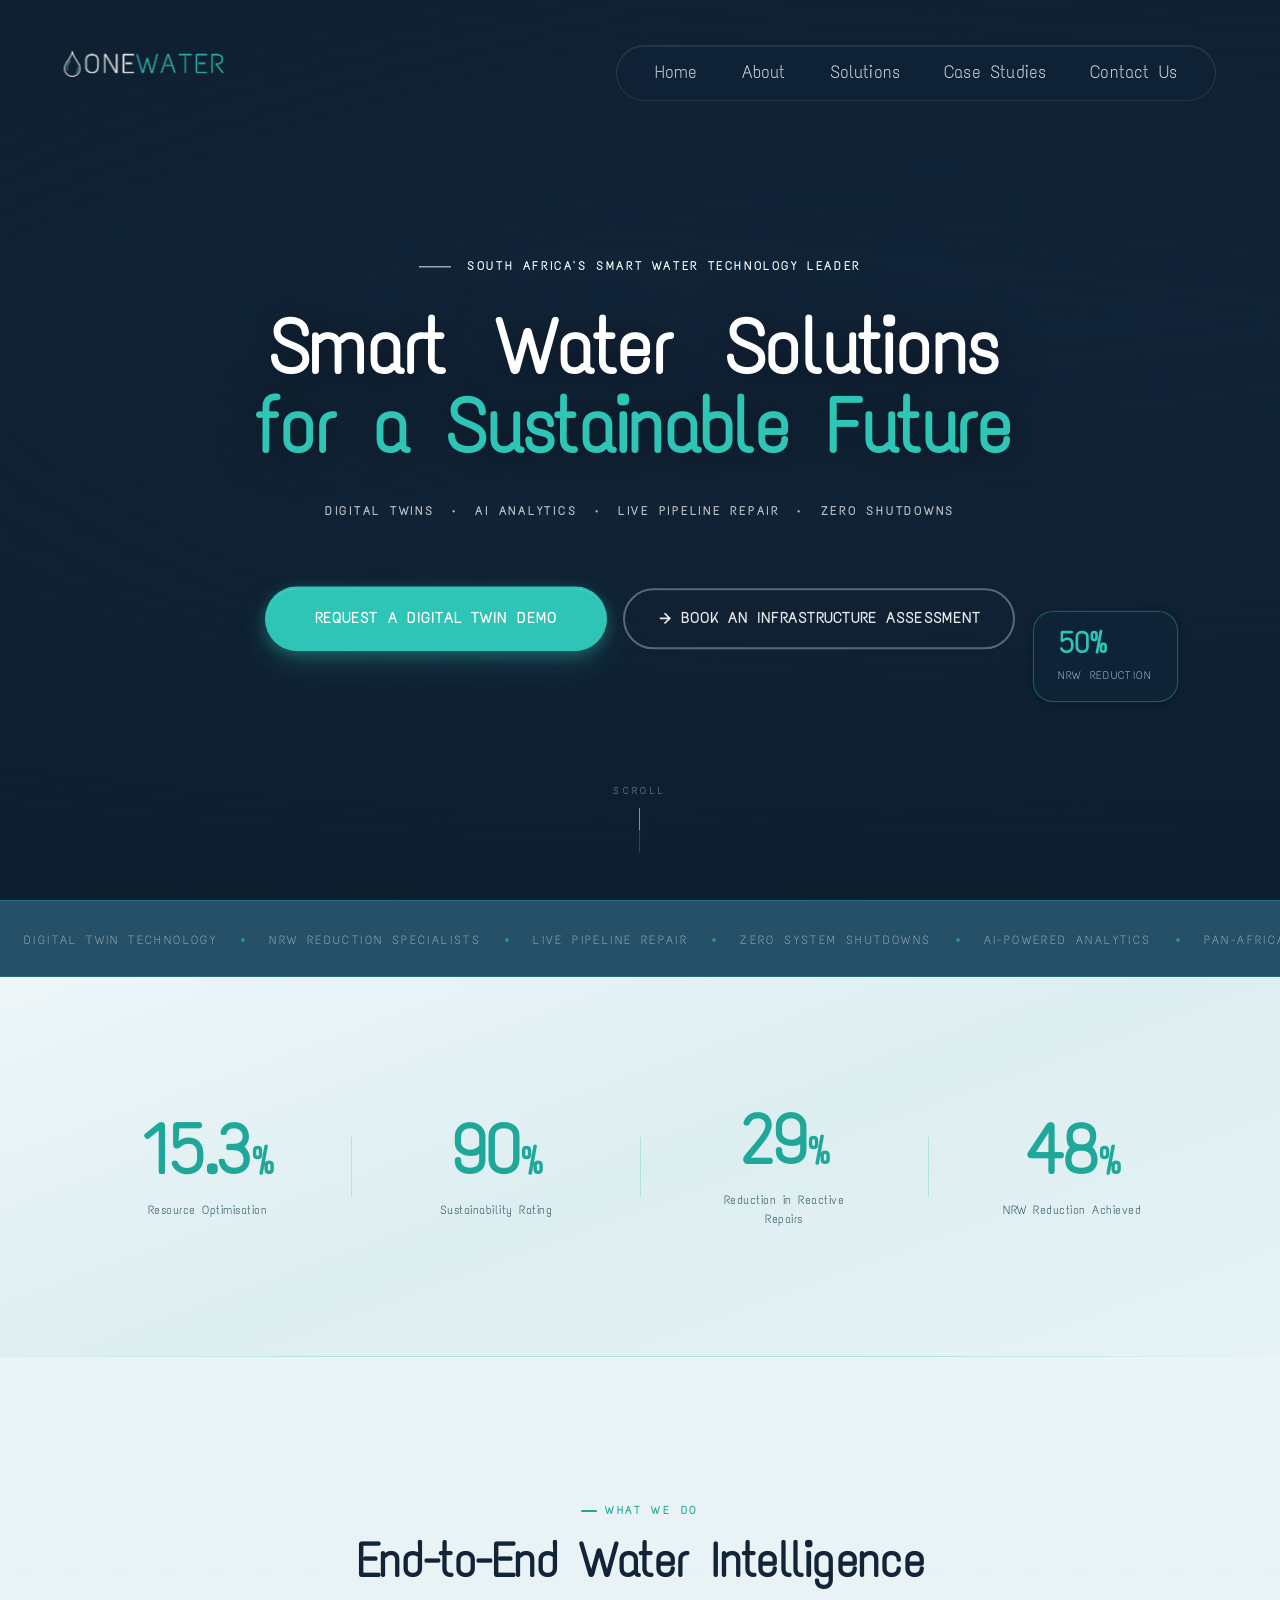
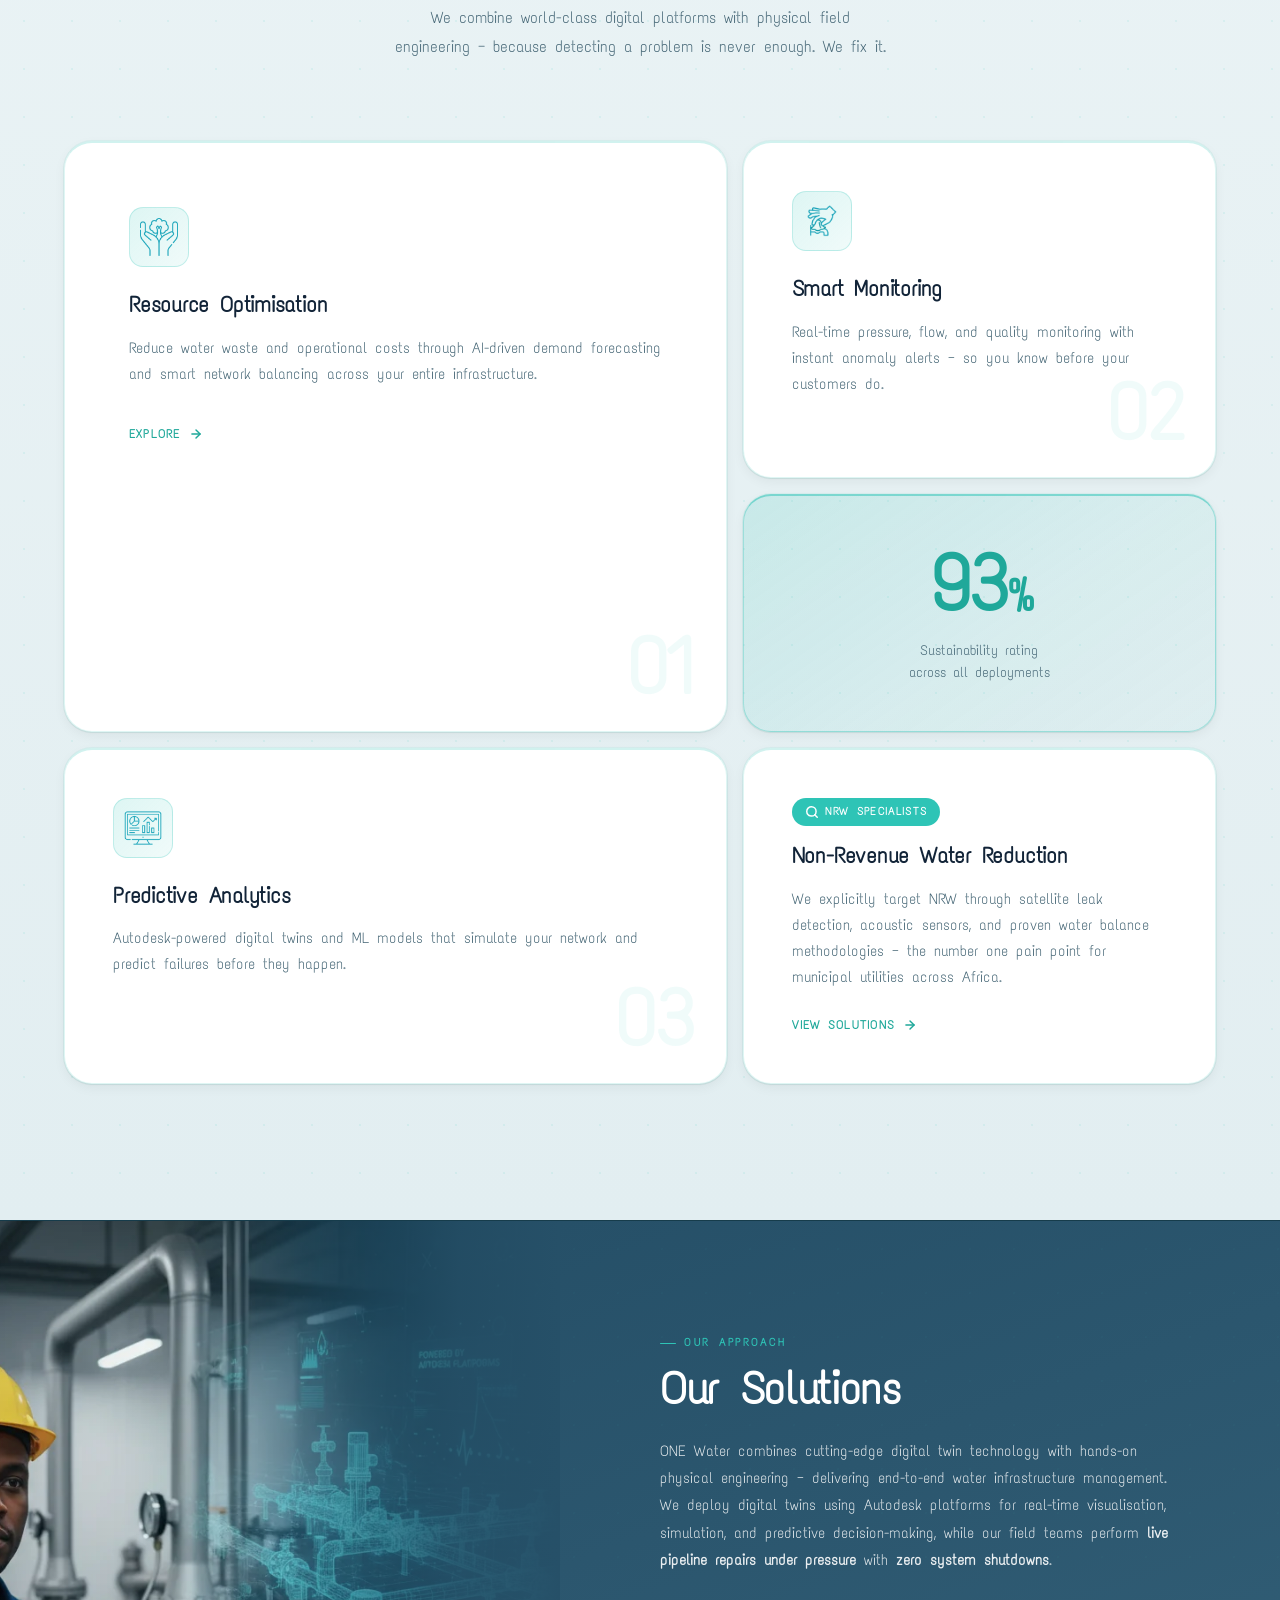
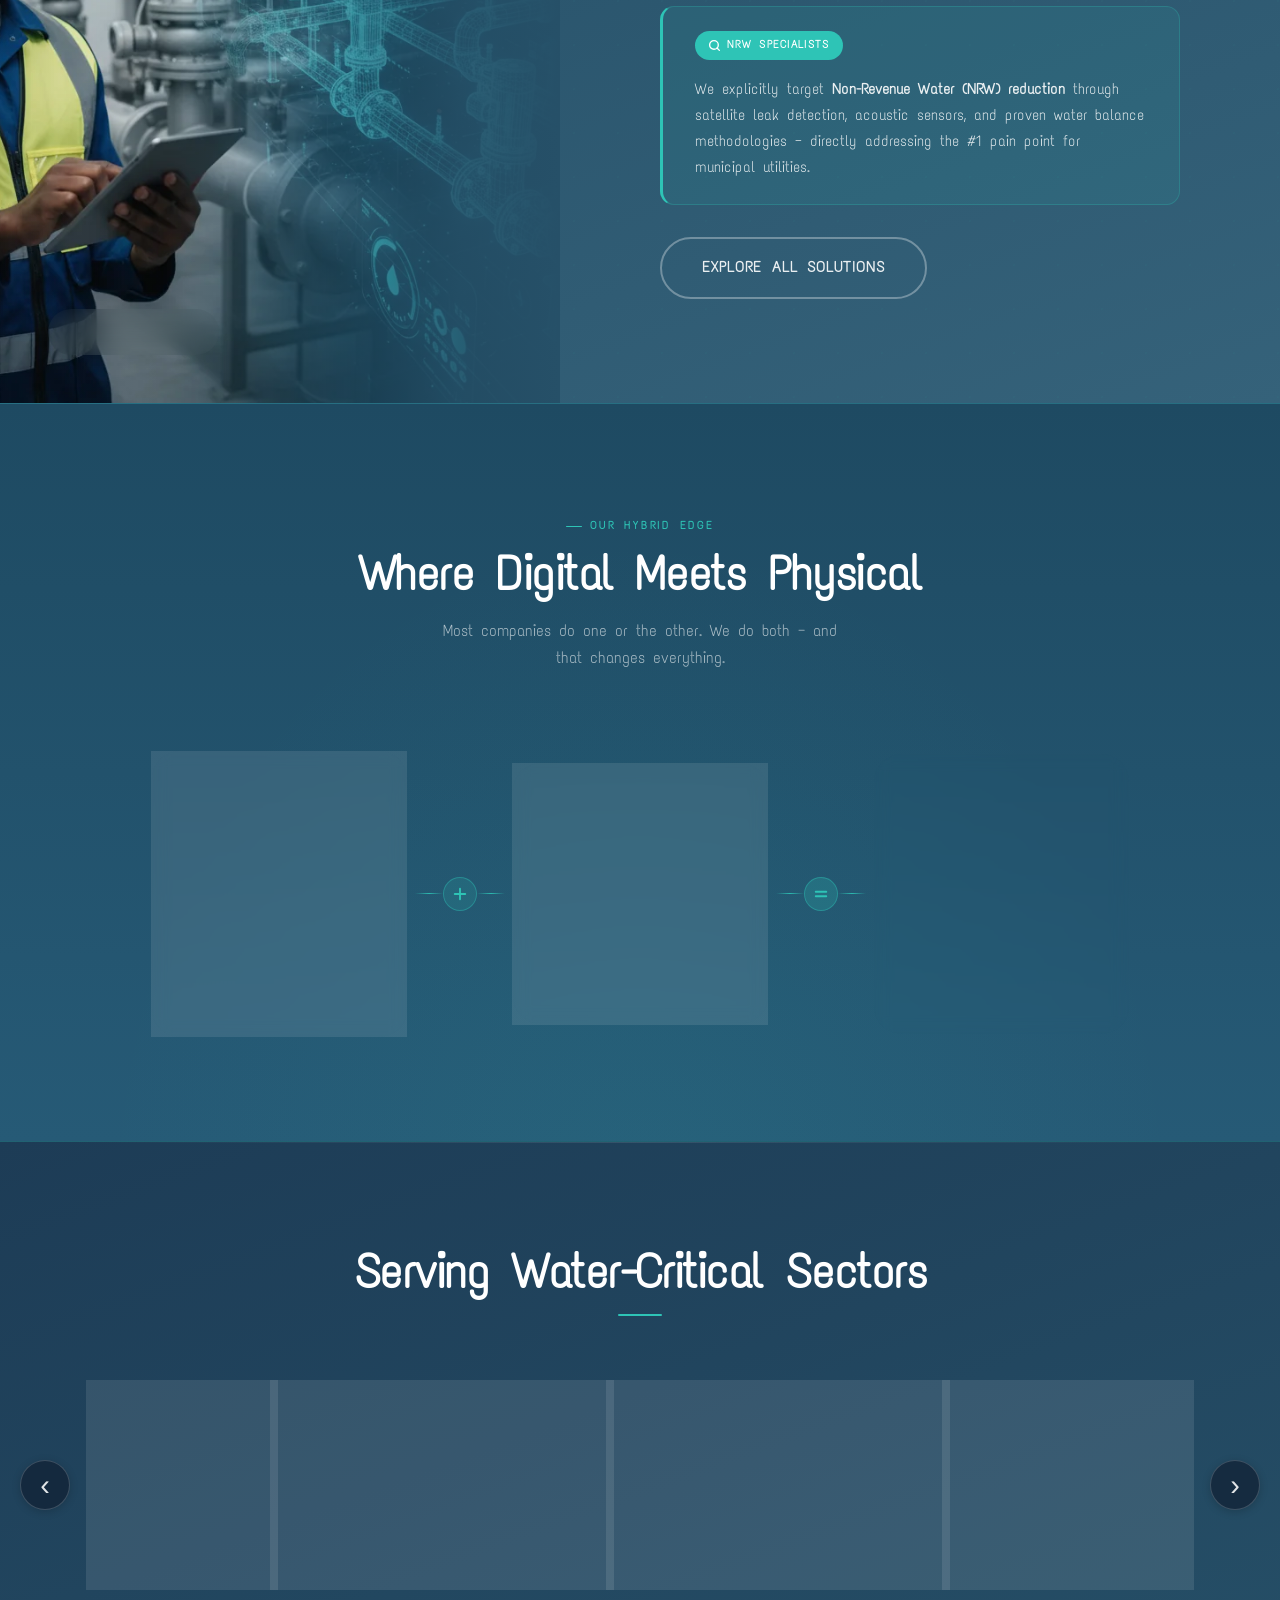
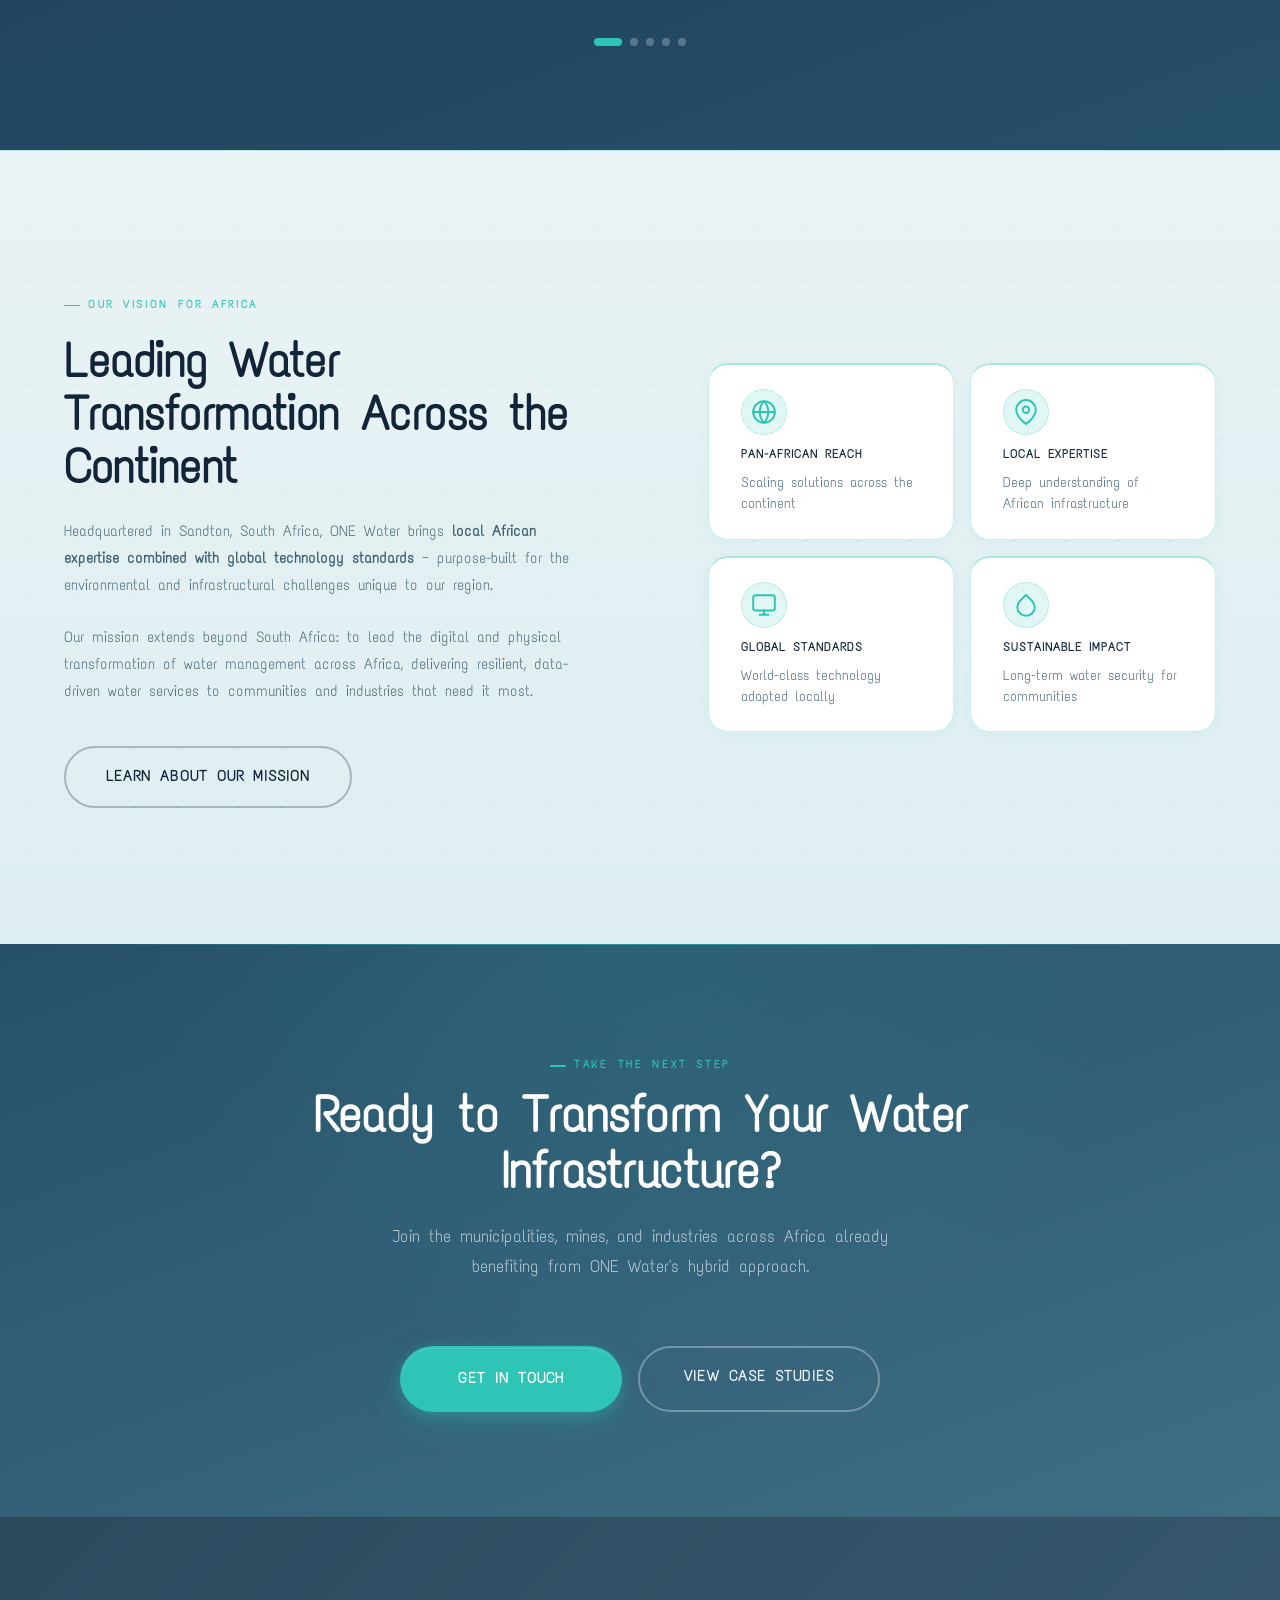
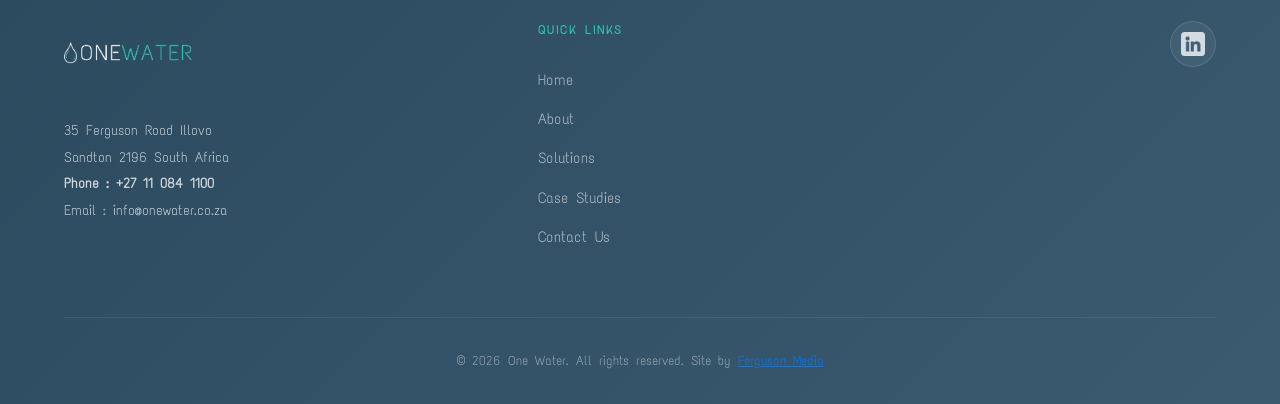
==== index.html @ 772d948a "Add proper square favicon for Google search results The wordmark logo was 666x374 (non-square) with " ====
<!DOCTYPE html>
<html lang="en">
<head>
    <!-- Google tag (gtag.js) -->
    <script async src="https://www.googletagmanager.com/gtag/js?id=G-GQSZGBQEKZ"></script>
    <script>
      window.dataLayer = window.dataLayer || [];
      function gtag(){dataLayer.push(arguments);}
      gtag('js', new Date());

      gtag('config', 'G-GQSZGBQEKZ');
    </script>

    <meta charset="UTF-8" />
    <meta name="viewport" content="width=device-width, initial-scale=1.0" />
    <title>OneWater | Smart Water Technology Solutions in South Africa</title>
    <meta name="description" content="OneWater delivers AI-enabled smart water technology, cutting non-revenue water by up to 50% for utilities, municipalities, and industry across South Africa." />
    <link rel="canonical" href="https://onewater.co.za/" />

    <meta property="og:type" content="website" />
    <meta property="og:site_name" content="OneWater" />
    <meta property="og:url" content="https://onewater.co.za/" />
    <meta property="og:title" content="OneWater | Smart Water Technology Solutions in South Africa" />
    <meta property="og:description" content="AI-enabled smart water technology cutting non-revenue water by up to 50% for utilities, municipalities, and industry across South Africa." />
    <meta property="og:image" content="https://onewater.co.za/images/hero.webp" />
    <meta property="og:locale" content="en_ZA" />

    <meta name="twitter:card" content="summary_large_image" />
    <meta name="twitter:title" content="OneWater | Smart Water Technology Solutions in South Africa" />
    <meta name="twitter:description" content="AI-enabled smart water technology cutting non-revenue water by up to 50% for utilities, municipalities, and industry across South Africa." />
    <meta name="twitter:image" content="https://onewater.co.za/images/hero.webp" />

    <link rel="icon" href="/favicon.ico" sizes="any" />
    <link rel="icon" type="image/png" href="/images/favicon-32.png" sizes="32x32" />
    <link rel="icon" type="image/png" href="/images/favicon-192.png" sizes="192x192" />
    <link rel="apple-touch-icon" href="/images/favicon-192.png" />

    <link rel="preconnect" href="https://fonts.googleapis.com" />
    <link rel="preconnect" href="https://fonts.gstatic.com" crossorigin />
    <link href="https://fonts.googleapis.com/css2?family=Text+Me+One&family=Cormorant+Garamond:wght@300;400;500;600&family=DM+Sans:wght@300;400;500&display=swap" rel="stylesheet" />
    <link rel="stylesheet" href="css/loader.css" />
    <link rel="stylesheet" href="css/index.css" />

    <script type="application/ld+json">
    {
      "@context": "https://schema.org",
      "@type": "Organization",
      "name": "OneWater",
      "url": "https://onewater.co.za/",
      "logo": "https://onewater.co.za/images/logo.webp",
      "description": "South Africa's smart water technology company delivering digital twin ecosystems, predictive analytics, and engineering to utilities, municipalities, and industrial clients.",
      "areaServed": "South Africa",
      "sameAs": ["https://www.linkedin.com/company/one-water-ai/"]
    }
    </script>
</head>
<body>

    <header class="main-header" id="mainHeader">
        <div class="brand">
            <a href="index.html"><img src="images/logo.webp" alt="OneWater Logo" /></a>
        </div>
        <button class="hamburger" aria-label="Toggle menu" id="hamburgerBtn">
            <span class="hamburger-line"></span>
            <span class="hamburger-line"></span>
            <span class="hamburger-line"></span>
        </button>
        <nav class="nav-menu desktop-nav">
            <a href="index.html">Home</a>
            <a href="about.html">About</a>
            <a href="solutions.html">Solutions</a>
            <a href="case-studies.html">Case Studies</a>
            <a href="contact.html">Contact Us</a>
        </nav>
    </header>

    <aside class="mobile-sidebar" id="mobileSidebar">
        <div class="sidebar-header">
            <button class="close-btn" id="closeSidebar">&times;</button>
        </div>
        <nav class="sidebar-nav">
            <a href="index.html"><img loading="lazy" decoding="async" src="images/home.webp" alt="Home Icon">Home</a>
            <a href="about.html"><img loading="lazy" decoding="async" src="images/about.webp" alt="About Icon">About</a>
            <a href="solutions.html"><img loading="lazy" decoding="async" src="images/solutions.webp" alt="Solutions Icon">Solutions</a>
            <a href="case-studies.html"><img loading="lazy" decoding="async" src="images/case-study.webp" alt="Case Study Icon">Case Studies</a>
            <a href="contact.html"><img loading="lazy" decoding="async" src="images/contact.webp" alt="Contact Icon">Contact Us</a>
        </nav>
    </aside>

    <!-- HERO -->
    <section class="hero" id="home">
        <video autoplay loop muted playsinline class="hero-bg" onerror="this.style.backgroundColor='#0d1f2d';">
            <source src="images/original-hero.mp4" type="video/mp4" />
        </video>
        <div class="hero-overlay"></div>

        <div class="hero-badge hero-badge--1">
            <span class="badge-value">50%</span>
            <span class="badge-label">NRW Reduction</span>
        </div>


        <div class="hero-content" id="heroContent">
            <div class="hero-eyebrow-wrap">
                <span class="hero-eyebrow-line"></span>
                <span class="hero-eyebrow-text">South Africa's Smart Water Technology Leader</span>
            </div>
            <h1 class="hero-title">
                <span class="hero-word" style="--i:0">Smart</span>
                <span class="hero-word" style="--i:1">Water</span>
                <span class="hero-word" style="--i:2">Solutions</span>
                <br>
                <span class="hero-word hero-word--teal" style="--i:3">for a Sustainable Future</span>
            </h1>
            <p class="hero-subtitle">Digital Twins &nbsp;&middot;&nbsp; AI Analytics &nbsp;&middot;&nbsp; Live Pipeline Repair &nbsp;&middot;&nbsp; Zero Shutdowns</p>
            <div class="hero-cta-group">
                <a href="contact.html" class="hero-cta-primary">Request a Digital Twin Demo</a>
                <a href="contact.html" class="hero-cta-secondary">
                    <svg width="16" height="16" viewBox="0 0 24 24" fill="none" stroke="currentColor" stroke-width="2.5" stroke-linecap="round" stroke-linejoin="round"><line x1="5" y1="12" x2="19" y2="12"/><polyline points="12 5 19 12 12 19"/></svg>
                    Book an Infrastructure Assessment
                </a>
            </div>
        </div>

        <div class="hero-scroll-indicator">
            <span class="scroll-label">Scroll</span>
            <div class="scroll-track"><div class="scroll-thumb"></div></div>
        </div>
    </section>

    <!-- MARQUEE STRIP -->
    <div class="marquee-strip">
        <div class="marquee-track">
            <span class="marquee-item">Digital Twin Technology</span>
            <span class="marquee-dot"></span>
            <span class="marquee-item">NRW Reduction Specialists</span>
            <span class="marquee-dot"></span>
            <span class="marquee-item">Live Pipeline Repair</span>
            <span class="marquee-dot"></span>
            <span class="marquee-item">Zero System Shutdowns</span>
            <span class="marquee-dot"></span>
            <span class="marquee-item">AI-Powered Analytics</span>
            <span class="marquee-dot"></span>
            <span class="marquee-item">Pan-African Reach</span>
            <span class="marquee-dot"></span>
            <span class="marquee-item">Autodesk Integration</span>
            <span class="marquee-dot"></span>
            <span class="marquee-item">Predictive Maintenance</span>
            <span class="marquee-dot"></span>
            <span class="marquee-item">Digital Twin Technology</span>
            <span class="marquee-dot"></span>
            <span class="marquee-item">NRW Reduction Specialists</span>
            <span class="marquee-dot"></span>
            <span class="marquee-item">Live Pipeline Repair</span>
            <span class="marquee-dot"></span>
            <span class="marquee-item">Zero System Shutdowns</span>
            <span class="marquee-dot"></span>
            <span class="marquee-item">AI-Powered Analytics</span>
            <span class="marquee-dot"></span>
            <span class="marquee-item">Pan-African Reach</span>
            <span class="marquee-dot"></span>
            <span class="marquee-item">Autodesk Integration</span>
            <span class="marquee-dot"></span>
            <span class="marquee-item">Predictive Maintenance</span>
            <span class="marquee-dot"></span>
        </div>
    </div>

    <!-- STATS BAR -->
    <section class="stats-bar">
        <div class="stats-container">
            <div class="stat-item reveal-up" style="--delay:0s">
                <div class="stat-value-wrap">
                    <span class="stat-number" data-target="15.7">0</span><span class="stat-unit">%</span>
                </div>
                <p class="stat-desc">Resource Optimisation</p>
            </div>
            <div class="stat-divider"></div>
            <div class="stat-item reveal-up" style="--delay:0.1s">
                <div class="stat-value-wrap">
                    <span class="stat-number" data-target="93">0</span><span class="stat-unit">%</span>
                </div>
                <p class="stat-desc">Sustainability Rating</p>
            </div>
            <div class="stat-divider"></div>
            <div class="stat-item reveal-up" style="--delay:0.2s">
                <div class="stat-value-wrap">
                    <span class="stat-number" data-target="30">0</span><span class="stat-unit">%</span>
                </div>
                <p class="stat-desc">Reduction in Reactive Repairs</p>
            </div>
            <div class="stat-divider"></div>
            <div class="stat-item reveal-up" style="--delay:0.3s">
                <div class="stat-value-wrap">
                    <span class="stat-number" data-target="50">0</span><span class="stat-unit">%</span>
                </div>
                <p class="stat-desc">NRW Reduction Achieved</p>
            </div>
        </div>
    </section>

    <!-- BENTO GRID -->
    <section class="bento-section">
        <div class="bento-header reveal-up">
            <span class="eyebrow">What We Do</span>
            <h2>End-to-End Water Intelligence</h2>
            <p>We combine world-class digital platforms with physical field engineering — because detecting a problem is never enough. We fix it.</p>
        </div>
        <div class="bento-grid">

            <div class="bento-card bento-card--large reveal-up" style="--delay:0s">
                <div class="bento-card-icon">
                    <img loading="lazy" decoding="async" src="images/hand.webp" alt="Resource Optimisation">
                </div>
                <div class="bento-card-body">
                    <h3>Resource Optimisation</h3>
                    <p>Reduce water waste and operational costs through AI-driven demand forecasting and smart network balancing across your entire infrastructure.</p>
                    <a href="solutions.html" class="bento-link">
                        Explore
                        <svg width="14" height="14" viewBox="0 0 24 24" fill="none" stroke="currentColor" stroke-width="2.5" stroke-linecap="round" stroke-linejoin="round"><line x1="5" y1="12" x2="19" y2="12"/><polyline points="12 5 19 12 12 19"/></svg>
                    </a>
                </div>
                <div class="bento-card-number">01</div>
            </div>

            <div class="bento-card reveal-up" style="--delay:0.1s">
                <div class="bento-card-icon">
                    <img loading="lazy" decoding="async" src="images/tap.webp" alt="Smart Monitoring">
                </div>
                <div class="bento-card-body">
                    <h3>Smart Monitoring</h3>
                    <p>Real-time pressure, flow, and quality monitoring with instant anomaly alerts — so you know before your customers do.</p>
                </div>
                <div class="bento-card-number">02</div>
            </div>

            <div class="bento-card bento-card--accent reveal-up" style="--delay:0.15s">
                <div class="bento-accent-stat">93<span>%</span></div>
                <p class="bento-accent-label">Sustainability rating across all deployments</p>
            </div>

            <div class="bento-card reveal-up" style="--delay:0.2s">
                <div class="bento-card-icon">
                    <img loading="lazy" decoding="async" src="images/analytics.webp" alt="Analytics">
                </div>
                <div class="bento-card-body">
                    <h3>Predictive Analytics</h3>
                    <p>Autodesk-powered digital twins and ML models that simulate your network and predict failures before they happen.</p>
                </div>
                <div class="bento-card-number">03</div>
            </div>

            <div class="bento-card bento-card--wide reveal-up" style="--delay:0.3s">
                <div class="bento-nrw-badge">
                    <svg width="14" height="14" viewBox="0 0 24 24" fill="none" stroke="currentColor" stroke-width="2.5" stroke-linecap="round" stroke-linejoin="round"><circle cx="11" cy="11" r="8"/><line x1="21" y1="21" x2="16.65" y2="16.65"/></svg>
                    NRW Specialists
                </div>
                <h3>Non-Revenue Water Reduction</h3>
                <p>We explicitly target NRW through satellite leak detection, acoustic sensors, and proven water balance methodologies — the number one pain point for municipal utilities across Africa.</p>
                <a href="solutions.html" class="bento-link">
                    View Solutions
                    <svg width="14" height="14" viewBox="0 0 24 24" fill="none" stroke="currentColor" stroke-width="2.5" stroke-linecap="round" stroke-linejoin="round"><line x1="5" y1="12" x2="19" y2="12"/><polyline points="12 5 19 12 12 19"/></svg>
                </a>
            </div>

        </div>
    </section>

    <!-- SOLUTIONS SPLIT -->
    <section class="solutions-hero">
        <div class="solutions-image-side">
            <img loading="lazy" decoding="async" src="images/solutions-man.webp" alt="Digital water infrastructure">
            <div class="solutions-image-badge">
                <svg width="18" height="18" viewBox="0 0 24 24" fill="none" stroke="currentColor" stroke-width="1.8" stroke-linecap="round" stroke-linejoin="round"><path d="M14.7 6.3a1 1 0 0 0 0 1.4l1.6 1.6a1 1 0 0 0 1.4 0l3.77-3.77a6 6 0 0 1-7.94 7.94l-6.91 6.91a2.12 2.12 0 0 1-3-3l6.91-6.91a6 6 0 0 1 7.94-7.94l-3.76 3.76z"/></svg>
                <span>Zero Shutdowns</span>
            </div>
        </div>
        <div class="solutions-content-side">
            <div class="solutions-wrapper">
                <span class="eyebrow light">Our Approach</span>
                <h2 class="solutions-title reveal-left">Our Solutions</h2>
                <p class="solutions-description reveal-up-delay">
                    ONE Water combines cutting-edge digital twin technology with hands-on physical engineering — delivering end-to-end water infrastructure management. We deploy digital twins using Autodesk platforms for real-time visualisation, simulation, and predictive decision-making, while our field teams perform <strong>live pipeline repairs under pressure</strong> with <strong>zero system shutdowns</strong>.
                </p>
                <div class="nrw-callout reveal-up-delay">
                    <span class="nrw-badge">
                        <svg width="13" height="13" viewBox="0 0 24 24" fill="none" stroke="currentColor" stroke-width="2.5" stroke-linecap="round" stroke-linejoin="round"><circle cx="11" cy="11" r="8"/><line x1="21" y1="21" x2="16.65" y2="16.65"/></svg>
                        NRW Specialists
                    </span>
                    <p>We explicitly target <strong>Non-Revenue Water (NRW) reduction</strong> through satellite leak detection, acoustic sensors, and proven water balance methodologies — directly addressing the #1 pain point for municipal utilities.</p>
                </div>
                <a href="solutions.html" class="solutions-explore-btn reveal-up-delay">Explore All Solutions</a>
            </div>
        </div>
    </section>

    <!-- HYBRID STRIP -->
    <section class="hybrid-strip">
        <div class="hybrid-header reveal-up">
            <span class="eyebrow">Our Hybrid Edge</span>
            <h2>Where Digital Meets Physical</h2>
            <p>Most companies do one or the other. We do both — and that changes everything.</p>
        </div>
        <div class="hybrid-container">
            <div class="hybrid-item reveal-up" style="--delay:0s">
                <div class="hybrid-icon-wrap">
                    <svg width="30" height="30" viewBox="0 0 24 24" fill="none" stroke="currentColor" stroke-width="1.8" stroke-linecap="round" stroke-linejoin="round">
                        <rect x="3" y="3" width="18" height="18" rx="2"/>
                        <path d="M9 9h6v6H9z"/>
                        <path d="M9 1v2M15 1v2M9 21v2M15 21v2M1 9h2M1 15h2M21 9h2M21 15h2"/>
                    </svg>
                </div>
                <h4>Digital Twin Technology</h4>
                <p>Autodesk-powered hydraulic modelling and real-time simulation</p>
            </div>

            <div class="hybrid-connector reveal-up" style="--delay:0.1s">
                <div class="hybrid-connector-line"></div>
                <div class="hybrid-connector-node">
                    <svg width="18" height="18" viewBox="0 0 24 24" fill="none" stroke="currentColor" stroke-width="2.5" stroke-linecap="round"><line x1="12" y1="5" x2="12" y2="19"/><line x1="5" y1="12" x2="19" y2="12"/></svg>
                </div>
                <div class="hybrid-connector-line"></div>
            </div>

            <div class="hybrid-item reveal-up" style="--delay:0.2s">
                <div class="hybrid-icon-wrap">
                    <svg width="30" height="30" viewBox="0 0 24 24" fill="none" stroke="currentColor" stroke-width="1.8" stroke-linecap="round" stroke-linejoin="round">
                        <path d="M14.7 6.3a1 1 0 0 0 0 1.4l1.6 1.6a1 1 0 0 0 1.4 0l3.77-3.77a6 6 0 0 1-7.94 7.94l-6.91 6.91a2.12 2.12 0 0 1-3-3l6.91-6.91a6 6 0 0 1 7.94-7.94l-3.76 3.76z"/>
                    </svg>
                </div>
                <h4>Live Pipeline Repair</h4>
                <p>Physical repairs under pressure — zero shutdowns, zero disruptions</p>
            </div>

            <div class="hybrid-connector reveal-up" style="--delay:0.3s">
                <div class="hybrid-connector-line"></div>
                <div class="hybrid-connector-node hybrid-connector-node--equals">
                    <svg width="18" height="18" viewBox="0 0 24 24" fill="none" stroke="currentColor" stroke-width="2.5" stroke-linecap="round"><line x1="5" y1="9" x2="19" y2="9"/><line x1="5" y1="15" x2="19" y2="15"/></svg>
                </div>
                <div class="hybrid-connector-line"></div>
            </div>

            <div class="hybrid-item hybrid-result reveal-up" style="--delay:0.4s">
                <div class="hybrid-icon-wrap">
                    <svg width="30" height="30" viewBox="0 0 24 24" fill="none" stroke="currentColor" stroke-width="1.8" stroke-linecap="round" stroke-linejoin="round">
                        <path d="M22 11.08V12a10 10 0 1 1-5.93-9.14"/>
                        <polyline points="22 4 12 14.01 9 11.01"/>
                    </svg>
                </div>
                <h4>Complete Infrastructure Management</h4>
                <p>We don't just find the problem digitally — we fix it physically</p>
            </div>
        </div>
    </section>

    <!-- SECTORS -->
    <section class="sectors-section">
        <h2 class="sectors-title reveal-up">Serving Water-Critical Sectors</h2>
        <div class="sectors-divider reveal-up"></div>
        <div class="carousel-container reveal-up">
            <button class="carousel-btn prev-btn" aria-label="Previous">&#8249;</button>
            <div class="carousel-wrapper">
                <div class="carousel-track">
                    <div class="sector-card">
                        <div class="sector-icon">
                            <svg width="34" height="34" viewBox="0 0 24 24" fill="none" stroke="currentColor" stroke-width="1.4" stroke-linecap="round" stroke-linejoin="round"><path d="M3 9l9-7 9 7v11a2 2 0 0 1-2 2H5a2 2 0 0 1-2-2z"/><polyline points="9 22 9 12 15 12 15 22"/></svg>
                        </div>
                        <h3>Municipal Water Utilities</h3>
                        <p class="sector-tag">NRW Reduction &amp; Leak Detection</p>
                    </div>
                    <div class="sector-card">
                        <div class="sector-icon">
                            <svg width="34" height="34" viewBox="0 0 24 24" fill="none" stroke="currentColor" stroke-width="1.4" stroke-linecap="round" stroke-linejoin="round"><rect x="2" y="7" width="20" height="14" rx="2"/><path d="M16 7V5a2 2 0 0 0-2-2h-4a2 2 0 0 0-2 2v2"/></svg>
                        </div>
                        <h3>Industrial Water Systems</h3>
                        <p class="sector-tag">Process Optimisation</p>
                    </div>
                    <div class="sector-card">
                        <div class="sector-icon">
                            <svg width="34" height="34" viewBox="0 0 24 24" fill="none" stroke="currentColor" stroke-width="1.4" stroke-linecap="round" stroke-linejoin="round"><path d="M12 2.69l5.66 5.66a8 8 0 1 1-11.31 0z"/></svg>
                        </div>
                        <h3>Commercial Property and Estates</h3>
                        <p class="sector-tag">Smart Metering &amp; Monitoring</p>
                    </div>
                    <div class="sector-card">
                        <div class="sector-icon">
                            <svg width="34" height="34" viewBox="0 0 24 24" fill="none" stroke="currentColor" stroke-width="1.4" stroke-linecap="round" stroke-linejoin="round"><polygon points="12 2 15.09 8.26 22 9.27 17 14.14 18.18 21.02 12 17.77 5.82 21.02 7 14.14 2 9.27 8.91 8.26 12 2"/></svg>
                        </div>
                        <h3>Mining and Water Management</h3>
                        <p class="sector-tag">Compliance &amp; Efficiency</p>
                    </div>
                    <div class="sector-card">
                        <div class="sector-icon">
                            <svg width="34" height="34" viewBox="0 0 24 24" fill="none" stroke="currentColor" stroke-width="1.4" stroke-linecap="round" stroke-linejoin="round"><line x1="12" y1="2" x2="12" y2="6"/><path d="M5 12H2"/><path d="M22 12h-3"/><path d="M6.34 6.34L4.93 4.93"/><path d="M19.07 4.93l-1.41 1.41"/><circle cx="12" cy="12" r="4"/><path d="M12 16v4"/><path d="M8 20h8"/></svg>
                        </div>
                        <h3>Agricultural Water Solutions</h3>
                        <p class="sector-tag">Precision Irrigation</p>
                    </div>
                </div>
            </div>
            <button class="carousel-btn next-btn" aria-label="Next">&#8250;</button>
        </div>
        <div class="carousel-dots">
            <span class="dot active" data-index="0"></span>
            <span class="dot" data-index="1"></span>
            <span class="dot" data-index="2"></span>
            <span class="dot" data-index="3"></span>
            <span class="dot" data-index="4"></span>
        </div>
    </section>

    <!-- PAN-AFRICA -->
    <section class="pan-africa-section">
        <div class="pan-africa-container">
            <div class="pan-africa-text reveal-left">
                <span class="africa-eyebrow">Our Vision for Africa</span>
                <h2>Leading Water Transformation Across the Continent</h2>
                <p>Headquartered in Sandton, South Africa, ONE Water brings <strong>local African expertise combined with global technology standards</strong> — purpose-built for the environmental and infrastructural challenges unique to our region.</p>
                <p>Our mission extends beyond South Africa: to lead the digital and physical transformation of water management across Africa, delivering resilient, data-driven water services to communities and industries that need it most.</p>
                <a href="about.html" class="africa-cta">Learn About Our Mission</a>
            </div>
            <div class="pan-africa-visual">
                <div class="africa-stats-grid">
                    <div class="africa-stat reveal-up" style="--delay:0s">
                        <div class="africa-stat-icon-wrap">
                            <svg width="26" height="26" viewBox="0 0 24 24" fill="none" stroke="currentColor" stroke-width="1.8" stroke-linecap="round" stroke-linejoin="round"><circle cx="12" cy="12" r="10"/><line x1="2" y1="12" x2="22" y2="12"/><path d="M12 2a15.3 15.3 0 0 1 4 10 15.3 15.3 0 0 1-4 10 15.3 15.3 0 0 1-4-10 15.3 15.3 0 0 1 4-10z"/></svg>
                        </div>
                        <h4>Pan-African Reach</h4>
                        <p>Scaling solutions across the continent</p>
                    </div>
                    <div class="africa-stat reveal-up" style="--delay:0.1s">
                        <div class="africa-stat-icon-wrap">
                            <svg width="26" height="26" viewBox="0 0 24 24" fill="none" stroke="currentColor" stroke-width="1.8" stroke-linecap="round" stroke-linejoin="round"><path d="M21 10c0 7-9 13-9 13s-9-6-9-13a9 9 0 0 1 18 0z"/><circle cx="12" cy="10" r="3"/></svg>
                        </div>
                        <h4>Local Expertise</h4>
                        <p>Deep understanding of African infrastructure</p>
                    </div>
                    <div class="africa-stat reveal-up" style="--delay:0.2s">
                        <div class="africa-stat-icon-wrap">
                            <svg width="26" height="26" viewBox="0 0 24 24" fill="none" stroke="currentColor" stroke-width="1.8" stroke-linecap="round" stroke-linejoin="round"><rect x="2" y="3" width="20" height="14" rx="2"/><line x1="8" y1="21" x2="16" y2="21"/><line x1="12" y1="17" x2="12" y2="21"/></svg>
                        </div>
                        <h4>Global Standards</h4>
                        <p>World-class technology adapted locally</p>
                    </div>
                    <div class="africa-stat reveal-up" style="--delay:0.3s">
                        <div class="africa-stat-icon-wrap">
                            <svg width="26" height="26" viewBox="0 0 24 24" fill="none" stroke="currentColor" stroke-width="1.8" stroke-linecap="round" stroke-linejoin="round"><path d="M12 2.69l5.66 5.66a8 8 0 1 1-11.31 0z"/></svg>
                        </div>
                        <h4>Sustainable Impact</h4>
                        <p>Long-term water security for communities</p>
                    </div>
                </div>
            </div>
        </div>
    </section>

    <!-- CTA BANNER -->
    <section class="cta-banner">
        <div class="cta-banner-inner reveal-up">
            <span class="eyebrow light">Take the Next Step</span>
            <h2>Ready to Transform Your Water Infrastructure?</h2>
            <p>Join the municipalities, mines, and industries across Africa already benefiting from ONE Water's hybrid approach.</p>
            <div class="cta-banner-buttons">
                <a href="contact.html" class="cta-banner-primary">Get in Touch</a>
                <a href="case-studies.html" class="cta-banner-secondary">View Case Studies</a>
            </div>
        </div>
    </section>

    <!-- ===== FOOTER (UNTOUCHED) ===== -->
    <footer class="main-footer">
        <div class="footer-content">
            <div class="footer-left">
                <a href="index.html" class="footer-logo-link" aria-label="OneWater Home">
                    <img loading="lazy" decoding="async" src="images/logo.webp" alt="OneWater" class="footer-logo">
                </a>
                <p class="footer-office">35 Ferguson Road Illovo<br>
                    Sandton 2196 South Africa<br>
                    <strong>Phone : +27 11 084 1100</strong><br>
                    Email : info@onewater.co.za</p>
            </div>
            <div class="footer-center">
                <h3 class="footer-heading">Quick Links</h3>
                <nav class="footer-nav">
                    <a href="index.html">Home</a>
                    <a href="about.html">About</a>
                    <a href="solutions.html">Solutions</a>
                    <a href="case-studies.html">Case Studies</a>
                    <a href="contact.html">Contact Us</a>
                </nav>
            </div>
            <div class="footer-right">
                <div class="social-icons">
                    <a href="https://www.linkedin.com/company/one-water-ai/posts/?feedView=all" target="_blank" rel="noopener noreferrer" aria-label="LinkedIn">
                        <img loading="lazy" decoding="async" src="images/linkedin.webp" alt="LinkedIn">
                    </a>
                </div>
            </div>
        </div>
        <div class="footer-bottom">
            <p>&copy; 2026 One Water. All rights reserved. Site by <a href="https://fergusonmedia.co.za" target="_blank" style="color:#007bff;text-decoration:underline;">Ferguson Media</a></p>
        </div>
    </footer>

    <script src="js/loader.js"></script>
    <script src="js/index.js"></script>
</body>
</html>
---- css/loader.css ----
/* ===================================
   ONEWATER — PAGE LOADER
   Include in every page via:
   <link rel="stylesheet" href="css/loader.css" />
   =================================== */

/* Overlay covers the full viewport */
#ow-loader {
    position: fixed;
    inset: 0;
    z-index: 99999;
    display: flex;
    align-items: center;
    justify-content: center;
    background: rgba(24, 59, 82, 0.55);
    backdrop-filter: blur(10px);
    -webkit-backdrop-filter: blur(10px);
    transition: opacity 0.5s ease, visibility 0.5s ease;
}

/* Hidden state — added by JS when page is ready */
#ow-loader.ow-loader--hidden {
    opacity: 0;
    visibility: hidden;
    pointer-events: none;
}

/* ── Water drop wrap ── */
.ow-wrap {
    position: relative;
    width: 100px;
    height: 200px;
}

/* Falling drop */
.ow-drop {
    width: 40px;
    height: 40px;
    left: 50%;
    margin-left: -20px;
    position: absolute;
    animation: owDrop 2s cubic-bezier(0.55, 0.085, 0.68, 0.53) 0s infinite;
}

.ow-drop circle {
    fill: #2ec4b6;
}

/* Container that masks the drop */
.ow-drop-outer {
    position: absolute;
    box-sizing: border-box;
    width: 100px;
    height: 200px;
    overflow: hidden;
    border-bottom-right-radius: 50px;
    border-bottom-left-radius: 50px;
    backface-visibility: hidden;
    transform: translate3d(0, 0, 0);
    -webkit-mask-image: -webkit-radial-gradient(circle, white 100%, black 100%);
}

/* Ripple group */
.ow-ripple {
    position: absolute;
    box-sizing: border-box;
    width: 240px;
    height: 240px;
    top: 68px;
    left: -70px;
    perspective: 100px;
    transform: rotateX(65deg);
}

.ow-ripple .ow-ripple-svg {
    position: absolute;
    width: 240px;
    height: 240px;
    opacity: 0;
}

.ow-ripple .ow-ripple-svg circle {
    fill: none;
    stroke: #2ec4b6;
    stroke-width: 10px;
}

/* Ripple 1 */
.ow-ripple-1 {
    animation: owRipple 2s cubic-bezier(0.25, 0.46, 0.45, 0.94) 0s infinite;
}
.ow-ripple-1 .ow-ripple-svg {
    animation: owFade 2s linear 0s infinite;
}
.ow-ripple-1 .ow-ripple-svg circle {
    animation: owBorder 2s cubic-bezier(0.25, 0.46, 0.45, 0.94) 0s infinite;
}

/* Ripple 2 */
.ow-ripple-2 {
    animation: owRipple 2s cubic-bezier(0.25, 0.46, 0.45, 0.94) 0.2s infinite;
}
.ow-ripple-2 .ow-ripple-svg {
    animation: owFade 2s linear 0.2s infinite;
}
.ow-ripple-2 .ow-ripple-svg circle {
    animation: owBorder 2s cubic-bezier(0.25, 0.46, 0.45, 0.94) 0.2s infinite;
}

/* Ripple 3 */
.ow-ripple-3 {
    animation: owRipple 2s cubic-bezier(0.25, 0.46, 0.45, 0.94) 0.35s infinite;
}
.ow-ripple-3 .ow-ripple-svg {
    animation: owFade 2s linear 0.35s infinite;
}
.ow-ripple-3 .ow-ripple-svg circle {
    animation: owBorder 2s cubic-bezier(0.25, 0.46, 0.45, 0.94) 0.35s infinite;
}

/* Optional label */
.ow-loader-label {
    position: absolute;
    bottom: -42px;
    left: 50%;
    transform: translateX(-50%);
    white-space: nowrap;
    font-family: 'DM Sans', 'Text Me One', sans-serif;
    font-size: 0.72rem;
    font-weight: 500;
    letter-spacing: 3px;
    text-transform: uppercase;
    color: rgba(255, 255, 255, 0.6);
}

/* ── Keyframes ── */
@keyframes owDrop {
    0%   { transform: scale3d(0.01, 0.01, 0.01) translateY(0); }
    10%  { transform: scale3d(1, 1, 1); }
    44%  { transform: scale3d(1, 1, 1) translateY(200px); }
    100% { transform: scale3d(1, 1, 1) translateY(200px); }
}

@keyframes owFade {
    0%   { opacity: 0; }
    42%  { opacity: 0; }
    52%  { opacity: 1; }
    65%  { opacity: 1; }
    100% { opacity: 0; }
}

@keyframes owRipple {
    0%   { transform: rotateX(65deg) scale3d(0.2, 0.2, 0.2); }
    42%  { transform: rotateX(65deg) scale3d(0.2, 0.2, 0.2); }
    100% { transform: rotateX(65deg) scale3d(0.9, 0.9, 0.9); }
}

@keyframes owBorder {
    0%   { stroke-width: 6px; }
    42%  { stroke-width: 6px; }
    100% { stroke-width: 2px; }
}
---- css/index.css ----
/* ============================================================
   ONEWATER — INDEX.CSS  |  ENTERPRISE POLISH EDITION
   ============================================================ */

* { margin: 0; padding: 0; box-sizing: border-box; }

:root {
    /* Brand colours */
    --teal:          #2ec4b6;
    --teal-dark:     #1fa89a;
    --teal-dim:      rgba(46,196,182,0.14);
    --teal-glow:     rgba(46,196,182,0.35);
    --navy:          #0d1e2e;       /* was #080f17 — lifted */
    --navy-1:        #122438;       /* was #0d1f2d — lifted */
    --navy-2:        #163045;       /* was #0f2234 — lifted */
    --navy-3:        #1d3c56;       /* was #162d3f — lifted */
    --navy-4:        #265068;       /* was #1f3b4d — lifted */
    --navy-5:        #35627a;       /* was #2d4f62 — lifted */
    --white:         #ffffff;
    --w90:           rgba(255,255,255,0.92);
    --w70:           rgba(255,255,255,0.75);
    --w50:           rgba(255,255,255,0.55);
    --w20:           rgba(255,255,255,0.22);
    --w08:           rgba(255,255,255,0.1);
    --w04:           rgba(255,255,255,0.06);

    /* SPACING SCALE — 8pt grid */
    --s-1:   8px;
    --s-2:  16px;
    --s-3:  24px;
    --s-4:  32px;
    --s-5:  48px;
    --s-6:  64px;
    --s-7:  80px;
    --s-8: 104px;
    --s-9: 136px;

    --container:    1200px;
    --container-px: clamp(24px, 5%, 80px);

    --h1-size:   clamp(3.2rem, 6vw, 5.6rem);
    --h2-size:   clamp(2rem, 3.8vw, 3rem);
    --h3-size:   clamp(1.1rem, 2vw, 1.38rem);
    --body-size: 1rem;
    --small-size:0.88rem;
    --micro-size:0.74rem;

    --shadow-card:    0 1px 2px rgba(0,0,0,0.06), 0 4px 12px rgba(0,0,0,0.05), 0 0 0 1px rgba(46,196,182,0.08);
    --shadow-raise:   0 4px 8px rgba(0,0,0,0.07), 0 16px 40px rgba(0,0,0,0.1), 0 0 0 1px rgba(46,196,182,0.12);
    --shadow-teal:    0 4px 14px rgba(46,196,182,0.3), 0 12px 32px rgba(46,196,182,0.18);
    --shadow-teal-lg: 0 8px 24px rgba(46,196,182,0.35), 0 24px 56px rgba(46,196,182,0.22);

    /* GLASS — lighter, more visible */
    --glass-bg:           rgba(255,255,255,0.09);   /* was 0.055 */
    --glass-border:       rgba(255,255,255,0.15);   /* was 0.1 */
    --glass-border-top:   rgba(255,255,255,0.2);    /* was 0.13 */
    --glass-hover:        rgba(255,255,255,0.13);   /* was 0.085 */
    --glass-teal-bg:      rgba(46,196,182,0.1);
    --glass-teal-border:  rgba(46,196,182,0.28);

    --text-muted:  #3e6070;
    --text-faint:  #1e4a58;

    /* CONTRAST-SAFE TEXT — brighter */
    --w-body: rgba(255,255,255,0.9);   /* was 0.82 */
    --w-sub:  rgba(255,255,255,0.72);  /* was 0.65 */
    --w-dim:  rgba(255,255,255,0.52);  /* was 0.45 */

    --btn-fs: 0.95rem;
    --btn-ls: 0.07em;

    --lh-tight:   1.08;
    --lh-heading: 1.25;
    --lh-snug:    1.5;
    --lh-body:    1.72;
    --lh-relaxed: 1.8;

    --r-sm:   8px;
    --r-md:  14px;
    --r-lg:  20px;
    --r-xl:  28px;
    --r-pill:50px;

    --ease:        cubic-bezier(0.25, 0.46, 0.45, 0.94);
    --ease-spring: cubic-bezier(0.34, 1.56, 0.64, 1);
    --t-fast: 0.2s;
    --t-base: 0.35s;
    --t-slow: 0.55s;
}

html { overflow-x: hidden; }

body {
    font-family: 'Text Me One', sans-serif;
    color: white;
    overflow-x: hidden;
    background: var(--navy-1);
    line-height: 1.7;
    -webkit-font-smoothing: antialiased;
    -moz-osx-font-smoothing: grayscale;
    text-rendering: optimizeLegibility;
}


/* ============================================================
   KEYFRAMES
   ============================================================ */
@keyframes fadeInUp     { from { opacity:0; transform:translateY(28px) } to { opacity:1; transform:translateY(0) } }
@keyframes fadeInDown   { from { opacity:0; transform:translateY(-20px) } to { opacity:1; transform:translateY(0) } }
@keyframes fadeIn       { from { opacity:0 } to { opacity:1 } }
@keyframes slideLeft    { from { opacity:0; transform:translateX(-40px) } to { opacity:1; transform:translateX(0) } }
@keyframes slideRight   { from { opacity:0; transform:translateX(40px) } to { opacity:1; transform:translateX(0) } }
@keyframes scaleIn      { from { opacity:0; transform:scale(0.88) } to { opacity:1; transform:scale(1) } }
@keyframes wordReveal   { from { opacity:0; transform:translateY(40px) } to { opacity:1; transform:translateY(0) } }
@keyframes marqueeScroll{ from { transform:translateX(0) } to { transform:translateX(-50%) } }
@keyframes scrollBounce { 0%,100%{transform:translateY(0);opacity:1} 50%{transform:translateY(10px);opacity:0.4} }
@keyframes badgeFloat   { 0%,100%{transform:translateY(0)} 50%{transform:translateY(-8px)} }
@keyframes glowPulse    { 0%,100%{box-shadow:0 0 20px var(--teal-glow)} 50%{box-shadow:0 0 40px rgba(46,196,182,0.5)} }
@keyframes connectorGlow{ 0%,100%{opacity:0.5} 50%{opacity:1} }
@keyframes float        { 0%,100%{transform:translateY(0)} 50%{transform:translateY(-18px)} }


/* ============================================================
   SCROLL REVEAL
   ============================================================ */
.reveal-up, .reveal-left {
    opacity: 0;
    transition: opacity var(--t-slow) var(--ease), transform var(--t-slow) var(--ease);
}
.reveal-up   { transform: translateY(32px); }
.reveal-left { transform: translateX(-32px); }
.reveal-up.in-view, .reveal-left.in-view {
    opacity: 1;
    transform: translateY(0) translateX(0);
    transition-delay: var(--delay, 0s);
}
.reveal-up-delay {
    opacity: 0;
    transform: translateY(22px);
    transition: opacity var(--t-slow) var(--ease) 0.28s, transform var(--t-slow) var(--ease) 0.28s;
}
.reveal-up-delay.in-view { opacity: 1; transform: none; }


/* ============================================================
   EYEBROW LABEL
   ============================================================ */
.eyebrow {
    display: inline-flex;
    align-items: center;
    gap: var(--s-1);
    font-size: 0.68rem;
    font-weight: 700;
    letter-spacing: 0.25em;
    text-transform: uppercase;
    color: var(--teal);
    margin-bottom: var(--s-2);
    line-height: 1;
}
.eyebrow::before {
    content: '';
    display: block;
    width: 16px; height: 1.5px;
    background: currentColor;
    border-radius: 2px;
    flex-shrink: 0;
}
.eyebrow.light { color: var(--teal); }


/* ============================================================
   HEADER — fixed, always on top
   ============================================================ */
.main-header {
    display: flex;
    justify-content: space-between;
    align-items: center;
    padding: var(--s-3) var(--container-px);
    position: fixed;
    top: 0; left: 0;
    width: 100%;
    z-index: 1000;
    background: transparent;
    transition: background var(--t-base) var(--ease),
                padding var(--t-base) var(--ease),
                border-color var(--t-base) var(--ease),
                box-shadow var(--t-base) var(--ease);
    border-bottom: 1px solid transparent;
    animation: fadeInDown 0.5s var(--ease);
}
.main-header.scrolled {
    background: rgba(18,36,56,0.92);   /* lighter than before */
    backdrop-filter: blur(20px) saturate(1.4);
    -webkit-backdrop-filter: blur(20px) saturate(1.4);
    padding: var(--s-2) var(--container-px);
    border-color: rgba(255,255,255,0.1);
    box-shadow: 0 1px 0 rgba(255,255,255,0.06), 0 4px 24px rgba(0,0,0,0.25);
}
.brand img {
    height: 90px; width: auto;
    transition: transform var(--t-base) var(--ease), opacity var(--t-base) var(--ease);
}
.brand img:hover { transform: scale(1.03); opacity: 0.9; }

.hamburger {
    display: none;
    flex-direction: column;
    justify-content: space-between;
    width: 28px; height: 20px;
    background: transparent; border: none; cursor: pointer; padding: 0;
}
.hamburger-line { height: 2px; width: 100%; background: white; border-radius: 2px; transition: all var(--t-base) var(--ease); }

.nav-menu {
    display: flex;
    gap: 32px;
    background: rgba(18,36,56,0.55);   /* lighter */
    padding: var(--s-1) var(--s-4);
    border-radius: var(--r-pill);
    backdrop-filter: blur(16px);
    border: 1px solid rgba(255,255,255,0.1);
    box-shadow: inset 0 1px 0 rgba(255,255,255,0.08);
}
.nav-menu a {
    color: rgba(255,255,255,0.88);
    text-decoration: none;
    font-size: 1.1rem;
    padding: 4px 6px;
    border-radius: var(--r-sm);
    transition: color var(--t-fast) var(--ease);
    position: relative;
    letter-spacing: 0.01em;
    white-space: nowrap;
}
.nav-menu a::after {
    content: '';
    position: absolute;
    bottom: -2px; left: 0;
    width: 0; height: 1.5px;
    background: var(--teal);
    transition: width var(--t-base) var(--ease);
}
.nav-menu a:hover { color: var(--teal); }
.nav-menu a:hover::after { width: 100%; }

.mobile-sidebar {
    position: fixed;
    top: 0; right: -500px;
    width: 320px; height: 100vh;
    background: rgba(18,36,56,0.97);
    backdrop-filter: blur(28px);
    z-index: 1001;
    transition: right var(--t-slow) var(--ease);
    padding: var(--s-4) var(--s-3);
    box-shadow: -8px 0 40px rgba(0,0,0,0.5);
    border-left: 1px solid rgba(255,255,255,0.08);
}
.mobile-sidebar.active { right: 0; }
.sidebar-header { display:flex; justify-content:flex-end; margin-bottom:var(--s-4); }
.close-btn { background:none; border:none; font-size:2rem; color:white; cursor:pointer; padding:var(--s-1) var(--s-2); transition:transform var(--t-base) var(--ease); }
.close-btn:hover { transform: rotate(90deg); }
.sidebar-nav { display:flex; flex-direction:column; gap:var(--s-2); }
.sidebar-nav a {
    display:flex; align-items:center; gap:var(--s-2);
    color:rgba(255,255,255,0.88); text-decoration:none;
    padding:13px 18px; border-radius:var(--r-md);
    transition:all var(--t-base) var(--ease); font-size:1.05rem;
    transform:translateX(-20px); opacity:0;
}
.mobile-sidebar.active .sidebar-nav a { animation: slideRight 0.3s var(--ease) forwards; }
.mobile-sidebar.active .sidebar-nav a:nth-child(1) { animation-delay:0.05s }
.mobile-sidebar.active .sidebar-nav a:nth-child(2) { animation-delay:0.10s }
.mobile-sidebar.active .sidebar-nav a:nth-child(3) { animation-delay:0.15s }
.mobile-sidebar.active .sidebar-nav a:nth-child(4) { animation-delay:0.20s }
.mobile-sidebar.active .sidebar-nav a:nth-child(5) { animation-delay:0.25s }
.sidebar-nav a:hover { background:var(--w08); color:var(--teal); padding-left:22px; }
.sidebar-nav img { width:22px; height:22px; object-fit:contain; filter:brightness(0) invert(1); opacity:0.7; }


/* ============================================================
   HERO
   ============================================================ */
.hero {
    position: relative;
    height: 100vh; width: 100%;
    overflow: hidden;
    display: flex; align-items: center; justify-content: center;
}
.hero-bg {
    position: absolute; inset: 0;
    width: 100%; height: 100%;
    object-fit: cover; z-index: 0;
}
/* Lighter overlay — let more of the video show through */
.hero-overlay {
    position: absolute; inset: 0;
    background:
        linear-gradient(180deg,
            rgba(13,30,46,0.5)   0%,
            rgba(13,30,46,0.04) 35%,
            rgba(13,30,46,0.35) 65%,
            rgba(13,30,46,0.95) 100%),
        linear-gradient(100deg,
            rgba(13,30,46,0.38)  0%,
            transparent         45%,
            rgba(13,30,46,0.12) 100%);
    z-index: 1;
}

.hero-badge {
    position: absolute; z-index: 3;
    background: rgba(18,36,56,0.75);
    backdrop-filter: blur(16px) saturate(1.4);
    border: 1px solid rgba(46,196,182,0.35);
    border-radius: var(--r-lg);
    padding: var(--s-2) var(--s-3);
    display: flex; flex-direction: column; gap: var(--s-1);
    animation: badgeFloat 4.5s ease-in-out infinite;
    box-shadow: 0 2px 8px rgba(0,0,0,0.25), 0 0 0 1px rgba(46,196,182,0.08);
}
.hero-badge--1 { bottom: 22%; right: 8%; animation-delay: 0s; }
.hero-badge--2 { bottom: 38%; right: 8%; animation-delay: 1.8s; }
.badge-value { font-size: 1.9rem; font-weight: 700; color: var(--teal); line-height: 1; letter-spacing: -0.02em; }
.badge-label { font-size: 0.68rem; color: var(--w-sub); letter-spacing: 0.12em; text-transform: uppercase; }

.hero-content {
    position: absolute;
    top: 50%; left: 50%;
    transform: translate(-50%, -50%);
    z-index: 2;
    text-align: center;
    max-width: 860px; width: 90%;
    will-change: transform, opacity;
}

.hero-eyebrow-wrap {
    display: inline-flex; align-items: center; gap: var(--s-2);
    margin-bottom: var(--s-4);
    animation: fadeIn 0.7s var(--ease) 0.1s both;
}
.hero-eyebrow-line { display:block; width:32px; height:1px; background:var(--white); opacity:0.9; }
.hero-eyebrow-text { font-size:var(--micro-size); letter-spacing:0.22em; text-transform:uppercase; color:var(--white); font-weight:700; }

.hero-title {
    font-size: var(--h1-size);
    font-weight: 600;
    line-height: 1.04;
    margin-bottom: var(--s-4);
    letter-spacing: -0.03em;
    text-shadow: 0 2px 40px rgba(0,0,0,0.5);
}
.hero-word {
    display: inline-block; opacity: 0;
    transform: translateY(40px);
    animation: wordReveal 0.65s var(--ease) forwards;
    animation-delay: calc(0.18s + var(--i) * 0.11s);
    margin-right: 0.2em;
}
.hero-word--teal { color: var(--teal); }

.hero-subtitle {
    font-size: 0.78rem;
    color: var(--w-sub);
    letter-spacing: 0.22em;
    margin-bottom: var(--s-6);
    animation: fadeInUp 0.6s var(--ease) 0.85s both;
    text-transform: uppercase;
    font-weight: 600;
}

.hero-cta-group {
    display: flex; align-items: center; justify-content: center;
    gap: var(--s-2); flex-wrap: wrap;
    animation: fadeInUp 0.6s var(--ease) 1s both;
}

.hero-cta-primary {
    display: inline-block;
    padding: 18px 48px;
    background: var(--teal);
    color: white;
    border: 2px solid transparent;
    border-radius: var(--r-pill);
    text-decoration: none;
    font-family: 'Text Me One', sans-serif;
    font-size: var(--btn-fs);
    font-weight: 700;
    letter-spacing: var(--btn-ls);
    text-transform: uppercase;
    transition: background var(--t-base) var(--ease),
                transform var(--t-base) var(--ease-spring),
                box-shadow var(--t-base) var(--ease);
    box-shadow: var(--shadow-teal), inset 0 1px 0 rgba(255,255,255,0.15);
}
.hero-cta-primary:hover {
    background: var(--teal-dark);
    transform: translateY(-3px);
    box-shadow: var(--shadow-teal-lg);
}

.hero-cta-secondary {
    display: inline-flex; align-items: center; gap: var(--s-1);
    padding: 16px 32px;
    background: transparent;
    color: var(--w-body);
    border: 2px solid rgba(255,255,255,0.32);
    border-radius: var(--r-pill);
    text-decoration: none;
    font-family: 'Text Me One', sans-serif;
    font-size: var(--btn-fs);
    font-weight: 700;
    letter-spacing: var(--btn-ls);
    text-transform: uppercase;
    transition: all var(--t-base) var(--ease);
}
.hero-cta-secondary svg { transition: transform var(--t-base) var(--ease); flex-shrink: 0; }
.hero-cta-secondary:hover {
    background: rgba(255,255,255,0.09);
    border-color: rgba(255,255,255,0.6);
    color: white;
    transform: translateY(-3px);
}
.hero-cta-secondary:hover svg { transform: translateX(5px); }

.hero-scroll-indicator {
    position: absolute;
    bottom: var(--s-5); left: 50%;
    transform: translateX(-50%);
    z-index: 2;
    display: flex; flex-direction: column; align-items: center; gap: var(--s-1);
    opacity: 0;
    animation: fadeIn 0.7s var(--ease) 1.5s forwards;
}
.scroll-label { font-size: 0.62rem; letter-spacing: 0.35em; text-transform: uppercase; color: var(--w-dim); }
.scroll-track { width:1px; height:44px; background:rgba(255,255,255,0.18); position:relative; overflow:hidden; }
.scroll-thumb { position:absolute; top:0; left:0; width:1px; height:22px; background:var(--teal); animation:scrollBounce 2.2s ease-in-out infinite; }


/* ============================================================
   MARQUEE STRIP
   ============================================================ */
.marquee-strip {
    background: var(--navy-4);          /* was navy-3, now lighter */
    border-top: 1px solid rgba(46,196,182,0.22);
    border-bottom: 1px solid rgba(46,196,182,0.22);
    padding: var(--s-3) 0;
    overflow: hidden;
    white-space: nowrap;
}
.marquee-track { display:inline-flex; align-items:center; animation:marqueeScroll 32s linear infinite; }
.marquee-item { font-size:0.75rem; letter-spacing:0.2em; text-transform:uppercase; color:var(--w-dim); padding:0 24px; white-space:nowrap; transition:color var(--t-base) var(--ease); }
.marquee-item:hover { color: var(--teal); }
.marquee-dot { width:4px; height:4px; border-radius:50%; background:var(--teal); flex-shrink:0; opacity:0.55; }


/* ============================================================
   STATS BAR — light section
   ============================================================ */
.stats-bar {
    background: linear-gradient(160deg, #eef6f8 0%, #ddeef1 50%, #e6f3f5 100%);
    padding: var(--s-8) var(--container-px);
    position: relative;
}
.stats-bar::after {
    content: '';
    position: absolute; bottom:0; left:0; right:0; height:1px;
    background: linear-gradient(90deg, transparent 0%, rgba(46,196,182,0.3) 30%, rgba(46,196,182,0.3) 70%, transparent 100%);
}
.stats-container {
    display: flex; justify-content: center; align-items: center;
    max-width: var(--container); margin: 0 auto; flex-wrap: wrap;
}
.stat-item { text-align:center; flex:1; min-width:180px; padding:var(--s-3) var(--s-4); }
.stat-value-wrap { display:flex; align-items:baseline; justify-content:center; gap:1px; margin-bottom:var(--s-1); }
.stat-number {
    font-size: 4.4rem;
    font-weight: 700;
    color: var(--teal-dark);
    line-height: 1;
    letter-spacing: -0.04em;
}
.stat-unit   { font-size: 2.4rem; color: var(--teal-dark); font-weight: 700; letter-spacing: -0.03em; }
.stat-desc {
    font-size: 0.78rem;
    color: var(--text-faint);
    letter-spacing: 0.04em;
    font-weight: 500;
    line-height: var(--lh-snug);
    max-width: 160px;
    margin: 0 auto;
}
.stat-divider { width:1px; height:60px; background:rgba(46,196,182,0.28); flex-shrink:0; }


/* ============================================================
   BENTO GRID — light section
   ============================================================ */
.bento-section {
    background: linear-gradient(180deg, #eaf3f5 0%, #e2eef1 100%);
    padding: var(--s-9) var(--container-px);
    position: relative; overflow: hidden;
}
.bento-section::before {
    content: '';
    position: absolute; inset: 0;
    background-image: radial-gradient(circle, rgba(46,196,182,0.13) 1px, transparent 1px);
    background-size: 48px 48px;
    pointer-events: none; opacity: 0.7;
}
.bento-section .eyebrow          { color: var(--teal-dark) !important; }
.bento-section .eyebrow::before  { background: var(--teal-dark) !important; }

.bento-header {
    max-width: 600px; margin: 0 auto var(--s-7);
    text-align: center; position: relative; z-index: 1;
}
.bento-header h2 {
    font-size: var(--h2-size);
    font-weight: 700;
    color: var(--navy-1);
    margin-bottom: var(--s-2);
    letter-spacing: -0.03em;
    line-height: 1.15;
}
.bento-header p { font-size:var(--body-size); color:var(--text-muted); line-height:var(--lh-relaxed); max-width:500px; margin:0 auto; }

.bento-grid {
    display: grid;
    grid-template-columns: 1.4fr 1fr;
    grid-template-rows: auto auto auto;
    gap: var(--s-2);
    max-width: var(--container); margin: 0 auto;
    position: relative; z-index: 1;
}

.bento-card {
    background: white;
    border: 1px solid rgba(46,196,182,0.15);
    border-top: 2px solid rgba(46,196,182,0.22);
    border-radius: var(--r-xl);
    padding: var(--s-5);
    position: relative; overflow: hidden;
    transition: border-color var(--t-base) var(--ease),
                border-top-color var(--t-base) var(--ease),
                transform var(--t-base) var(--ease-spring),
                box-shadow var(--t-base) var(--ease);
    display: flex; flex-direction: column;
    box-shadow: var(--shadow-card);
}
.bento-card::before {
    content: ''; position: absolute; top:0; left:0; width:100%; height:2px;
    background: linear-gradient(90deg, var(--teal), var(--teal-dark));
    transform: scaleX(0); transform-origin: left;
    transition: transform var(--t-base) var(--ease);
    border-radius: 2px 2px 0 0;
    z-index: 1;
}
.bento-card:hover {
    border-color: rgba(46,196,182,0.28);
    border-top-color: transparent;
    background: #f8fdfc;
    transform: translateY(-6px);
    box-shadow: var(--shadow-raise);
}
.bento-card:hover::before { transform: scaleX(1); }

.bento-card--large     { grid-column:1; grid-row:1/3; padding:var(--s-6); }
.bento-grid .bento-card:nth-child(2) { grid-column:2; grid-row:1; }
.bento-card--accent {
    grid-column:2; grid-row:2;
    justify-content:center; align-items:center;
    background: linear-gradient(145deg, rgba(46,196,182,0.16) 0%, rgba(46,196,182,0.07) 60%, rgba(46,196,182,0.03) 100%);
    border: 1px solid rgba(46,196,182,0.35);
    border-top: 2px solid rgba(46,196,182,0.55);
}
.bento-grid .bento-card:nth-child(4) { grid-column:1; grid-row:3; }
.bento-card--wide      { grid-column:2; grid-row:3; }

.bento-card-icon {
    width:60px; height:60px; border-radius:var(--r-md);
    background:linear-gradient(135deg, rgba(46,196,182,0.16) 0%, rgba(46,196,182,0.07) 100%);
    border:1px solid rgba(46,196,182,0.24);
    display:flex; align-items:center; justify-content:center;
    margin-bottom:var(--s-3);
    transition:all var(--t-base) var(--ease); flex-shrink:0;
}
.bento-card:hover .bento-card-icon { background:rgba(46,196,182,0.22); border-color:rgba(46,196,182,0.48); }
.bento-card-icon img { width:38px; height:38px; object-fit:contain; filter:invert(55%) sepia(80%) saturate(400%) hue-rotate(140deg) brightness(85%); }

.bento-card-body h3 {
    font-size: var(--h3-size);
    font-weight: 600;
    color: var(--navy-1);
    margin-bottom: var(--s-2);
    line-height: var(--lh-heading);
    letter-spacing: -0.01em;
}
.bento-card-body p {
    font-size: 0.95rem;
    color: var(--text-muted);
    line-height: var(--lh-body);
    margin-bottom: var(--s-4);
}

.bento-link {
    display:inline-flex; align-items:center; gap:var(--s-1);
    color:var(--teal-dark); font-size:0.78rem; letter-spacing:0.1em;
    text-transform:uppercase; text-decoration:none; font-weight:700;
    margin-top:auto; transition:gap var(--t-base) var(--ease), color var(--t-fast) var(--ease);
}
.bento-link:hover { gap:14px; color:var(--teal); }

.bento-card-number {
    position:absolute; bottom:var(--s-3); right:var(--s-4);
    font-size:5rem; font-weight:700;
    color:rgba(46,196,182,0.07); line-height:1; letter-spacing:-0.04em;
    pointer-events:none; user-select:none;
    transition:color var(--t-base) var(--ease);
}
.bento-card:hover .bento-card-number { color:rgba(46,196,182,0.13); }

.bento-accent-stat {
    font-size: 5rem;
    font-weight: 700;
    color: var(--teal-dark);
    line-height: 1;
    margin-bottom: var(--s-2);
    text-align: center;
    letter-spacing: -0.05em;
}
.bento-accent-stat span { font-size: 2.8rem; }
.bento-accent-label {
    font-size: var(--small-size);
    color: var(--text-muted);
    text-align: center;
    line-height: var(--lh-snug);
    max-width: 160px;
}

.bento-nrw-badge { display:inline-flex; align-items:center; gap:6px; background:var(--teal); color:white; font-size:0.68rem; font-weight:700; letter-spacing:0.12em; text-transform:uppercase; padding:5px 13px; border-radius:var(--r-pill); margin-bottom:var(--s-2); width:fit-content; }
.bento-card--wide h3 {
    font-size: var(--h3-size);
    font-weight: 600;
    color: var(--navy-1);
    margin-bottom: var(--s-2);
    letter-spacing: -0.01em;
    line-height: var(--lh-heading);
}
.bento-card--wide p {
    font-size: 0.95rem;
    color: var(--text-muted);
    line-height: var(--lh-body);
    margin-bottom: var(--s-3);
}
.bento-card--wide .bento-link { color: var(--teal-dark); }


/* ============================================================
   SOLUTIONS SPLIT
   ============================================================ */
.solutions-hero {
    display: flex;
    min-height: 78vh;
    position: relative; overflow: hidden;
    border-top: 1px solid rgba(46,196,182,0.15);
}
.solutions-image-side { flex:1; position:relative; overflow:hidden; }
.solutions-image-side img { width:100%; height:100%; object-fit:cover; display:block; transition:transform 0.8s var(--ease); }
.solutions-hero:hover .solutions-image-side img { transform: scale(1.03); }
.solutions-image-side::after {
    content: ''; position:absolute; inset:0;
    background: linear-gradient(to right, rgba(13,30,46,0.08) 0%, rgba(13,30,46,0.0) 30%, rgba(38,80,104,0.9) 82%, rgba(38,80,104,1) 100%);
}
.solutions-image-badge {
    position:absolute; bottom:var(--s-5); left:var(--s-5); z-index:2;
    display:inline-flex; align-items:center; gap:var(--s-1);
    background:rgba(18,36,56,0.82); backdrop-filter:blur(16px);
    border:1px solid rgba(46,196,182,0.35); border-radius:var(--r-pill);
    padding:11px 20px; font-size:0.82rem; color:var(--teal); letter-spacing:0.08em;
    animation:glowPulse 3.5s ease-in-out infinite;
    box-shadow:0 4px 20px rgba(0,0,0,0.25);
}
.solutions-content-side {
    flex:1;
    background:linear-gradient(160deg, var(--navy-4) 0%, var(--navy-5) 100%);   /* lighter */
    display:flex; flex-direction:column; justify-content:center; align-items:center;
    padding:var(--s-8) var(--s-7);
    color:white; position:relative; overflow:hidden;
}
.solutions-content-side::before {
    content:''; position:absolute; top:-50%; right:-50%; width:200%; height:200%;
    background:radial-gradient(circle, rgba(46,196,182,0.03) 1px, transparent 1px);
    background-size:44px 44px;
    animation:float 32s ease-in-out infinite; pointer-events:none;
}
.solutions-wrapper { max-width:520px; position:relative; z-index:1; }
.solutions-title {
    font-size: clamp(2rem, 3.5vw, 3.2rem);
    font-weight: 700;
    margin-bottom: var(--s-3);
    letter-spacing: -0.03em;
    color: white;
    line-height: 1.08;
    opacity: 0;
    transform: translateX(-36px);
}
.solutions-title.in-view { animation: slideLeft 0.55s var(--ease) forwards; }
.solutions-description {
    font-size: 0.95rem;
    line-height: var(--lh-relaxed);
    margin-bottom: var(--s-4);
    color: var(--w-body);
}
.nrw-callout {
    background: rgba(46,196,182,0.09);
    border: 1px solid rgba(46,196,182,0.26);
    border-left: 3px solid var(--teal);
    border-radius: var(--r-md);
    padding: var(--s-3) var(--s-4);
    margin-bottom: var(--s-4);
}
.nrw-badge { display:inline-flex; align-items:center; gap:6px; background:var(--teal); color:white; font-size:0.68rem; font-weight:700; letter-spacing:0.12em; text-transform:uppercase; padding:5px 13px; border-radius:var(--r-pill); margin-bottom:var(--s-2); }
.nrw-badge svg { stroke:white; flex-shrink:0; }
.solutions-wrapper .nrw-callout p {
    font-size: 0.95rem;
    color: var(--w-body);
    line-height: var(--lh-body);
    margin: 0;
}
.solutions-explore-btn {
    display: inline-block;
    padding: 16px 40px;
    border: 2px solid rgba(255,255,255,0.32);
    background: transparent;
    color: var(--w-body);
    font-size: var(--btn-fs);
    font-weight: 700;
    letter-spacing: var(--btn-ls);
    text-transform: uppercase;
    border-radius: var(--r-pill);
    transition: all var(--t-base) var(--ease);
    text-decoration: none;
    font-family: 'Text Me One', sans-serif;
}
.solutions-explore-btn:hover {
    background: rgba(46,196,182,0.12);
    border-color: var(--teal);
    color: var(--teal);
    transform: translateY(-3px);
    box-shadow: 0 8px 28px rgba(46,196,182,0.2);
}


/* ============================================================
   HYBRID STRIP — noticeably lighter
   ============================================================ */
.hybrid-strip {
    background: linear-gradient(180deg, #1e4a62 0%, #265a76 100%);   /* was #163448/#1c4057 */
    padding: var(--s-8) var(--container-px);
    border-top: 1px solid rgba(46,196,182,0.2);
    border-bottom: 1px solid rgba(46,196,182,0.2);
    position: relative; overflow: hidden;
}
.hybrid-strip::before {
    content:''; position:absolute; inset:0;
    background:radial-gradient(ellipse at 50% 110%, rgba(46,196,182,0.08) 0%, transparent 60%);
    pointer-events:none;
}
.hybrid-header { text-align:center; margin-bottom:var(--s-7); position:relative; z-index:1; }
.hybrid-header h2 {
    font-size: var(--h2-size);
    font-weight: 700;
    color: white;
    margin-bottom: var(--s-2);
    letter-spacing: -0.03em;
    line-height: 1.1;
}
.hybrid-header p { font-size:var(--body-size); color:rgba(255,255,255,0.65); max-width:400px; margin:0 auto; line-height:1.7; }

.hybrid-container {
    display: flex; align-items: center; justify-content: center;
    max-width: var(--container); margin: 0 auto;
    gap: var(--s-1);
    flex-wrap: wrap; position: relative; z-index: 1;
}

.hybrid-item {
    flex: 1; min-width: 210px; max-width: 255px;
    text-align: center; padding: var(--s-5) var(--s-3);
    background: rgba(255,255,255,0.1);         /* was 0.055 — much lighter */
    border: 1px solid rgba(255,255,255,0.18);  /* was 0.1 */
    border-top: 1px solid rgba(255,255,255,0.25);
    border-radius: var(--r-xl);
    transition: all var(--t-base) var(--ease-spring);
    display: flex; flex-direction: column; align-items: center;
    backdrop-filter: blur(8px);
    -webkit-backdrop-filter: blur(8px);
}
.hybrid-item:hover {
    background: rgba(255,255,255,0.16);
    border-color: var(--glass-teal-border);
    transform: translateY(-8px);
    box-shadow: 0 20px 48px rgba(0,0,0,0.25), 0 0 0 1px rgba(46,196,182,0.18);
}
.hybrid-item.hybrid-result { background:linear-gradient(140deg, var(--teal) 0%, var(--teal-dark) 100%); border-color:transparent; box-shadow:var(--shadow-teal); }
.hybrid-item.hybrid-result:hover { transform:translateY(-8px); box-shadow:var(--shadow-teal-lg); }
.hybrid-item.hybrid-result h4, .hybrid-item.hybrid-result p { color:white; }
.hybrid-item.hybrid-result .hybrid-icon-wrap { background:rgba(255,255,255,0.2); border-color:rgba(255,255,255,0.3); color:white; }

.hybrid-icon-wrap { width:64px; height:64px; background:rgba(46,196,182,0.18); border:1.5px solid rgba(46,196,182,0.28); border-radius:50%; display:flex; align-items:center; justify-content:center; margin-bottom:var(--s-3); color:var(--teal); transition:all var(--t-base) var(--ease); }
.hybrid-item:not(.hybrid-result):hover .hybrid-icon-wrap { background:rgba(46,196,182,0.25); border-color:rgba(46,196,182,0.5); }
.hybrid-item h4 {
    font-size: 0.95rem; font-weight: 600; color: white;
    margin-bottom: var(--s-1); line-height: var(--lh-heading);
    letter-spacing: 0.01em;
}
.hybrid-item p {
    font-size: 0.88rem;
    color: rgba(255,255,255,0.78);   /* brighter than before */
    line-height: var(--lh-body);
}
.hybrid-item.hybrid-result p { color: rgba(255,255,255,0.92); }

.hybrid-connector { display:flex; align-items:center; flex-direction:row; flex-shrink:0; color:var(--teal); opacity:0.75; }
.hybrid-connector-line { width:28px; height:1px; background:linear-gradient(90deg, transparent, rgba(46,196,182,0.9), transparent); animation:connectorGlow 2.4s ease-in-out infinite; }
.hybrid-connector-node { width:34px; height:34px; border-radius:50%; background:rgba(46,196,182,0.15); border:1.5px solid rgba(46,196,182,0.4); display:flex; align-items:center; justify-content:center; flex-shrink:0; color:var(--teal); }
.hybrid-connector-node--equals { background:rgba(46,196,182,0.22); }


/* ============================================================
   SECTORS — lighter mid-blue
   ============================================================ */
.sectors-section {
    background: linear-gradient(160deg, var(--navy-3) 0%, var(--navy-4) 100%);   /* was navy-2/navy-3 */
    padding: var(--s-8) 20px;
    text-align: center; overflow: hidden; position: relative;
}
.sectors-section::before {
    content:''; position:absolute; top:0; left:0; right:0; height:1px;
    background:linear-gradient(90deg, transparent 5%, rgba(255,255,255,0.1) 50%, transparent 95%);
}
.sectors-title {
    font-size: var(--h2-size);
    font-weight: 700;
    color: white;
    margin-bottom: var(--s-2);
    letter-spacing: -0.03em;
    line-height: 1.1;
    opacity:0; transform:translateY(-24px);
}
.sectors-title.in-view { animation:fadeInDown 0.5s var(--ease) forwards; }
.sectors-divider { width:44px; height:2px; background:var(--teal); margin:0 auto var(--s-6); border-radius:2px; opacity:0; transform:scaleX(0); }
.sectors-divider.in-view { animation:scaleIn 0.4s var(--ease) 0.2s forwards; transform-origin:center; }

.carousel-container {
    position: relative; max-width: 1360px; margin: 0 auto;
    display: flex; align-items: center;
    gap: var(--s-2);
    opacity: 0;
}
.carousel-container.in-view { animation:fadeIn 0.5s var(--ease) 0.3s forwards; }
.carousel-wrapper { flex:1; overflow:hidden; position:relative; }
.carousel-track {
    display: flex;
    gap: var(--s-2);
    transition: transform 0.5s var(--ease);
}

.sector-card {
    min-width: 320px; height: 210px;
    background: rgba(255,255,255,0.1);       /* was 0.055 */
    border: 1px solid rgba(255,255,255,0.18); /* was 0.1 */
    border-top: 1px solid rgba(255,255,255,0.25);
    border-radius: var(--r-xl);
    display: flex; flex-direction: column; align-items: center; justify-content: center;
    padding: var(--s-4);
    transition: all var(--t-base) var(--ease-spring);
    position: relative; overflow: hidden; gap: var(--s-1);
    backdrop-filter: blur(8px);
    -webkit-backdrop-filter: blur(8px);
    box-shadow: 0 2px 8px rgba(0,0,0,0.15), inset 0 1px 0 rgba(255,255,255,0.08);
}
.sector-card::after { content:''; position:absolute; bottom:0; left:0; width:100%; height:2px; background:var(--teal); transform:scaleX(0); transition:transform var(--t-base) var(--ease); transform-origin:left; }
.sector-card:hover::after { transform:scaleX(1); }
.sector-card:hover { background:rgba(46,196,182,0.1); border-color:rgba(46,196,182,0.35); transform:translateY(-8px); box-shadow:0 16px 48px rgba(0,0,0,0.28); }
.sector-icon { color:var(--teal); transition:transform var(--t-base) var(--ease-spring); opacity:0.85; }
.sector-card:hover .sector-icon { transform:scale(1.18); opacity:1; }
.sector-card h3 {
    font-size: 1.05rem; font-weight: 600; color: white;
    text-align: center;
    line-height: var(--lh-heading);
    letter-spacing: 0.01em;
}
.sector-tag {
    font-size: 0.78rem;
    color: rgba(255,255,255,0.68);   /* brighter */
    letter-spacing: 0.01em;
    line-height: var(--lh-snug);
    text-align: center;
    max-width: 240px;
    font-weight: 400;
    font-style: italic;
}

.carousel-btn { background:rgba(18,36,56,0.8); border:1px solid rgba(255,255,255,0.18); color:rgba(255,255,255,0.88); width:50px; height:50px; border-radius:50%; font-size:1.8rem; cursor:pointer; transition:all var(--t-base) var(--ease); display:flex; align-items:center; justify-content:center; flex-shrink:0; box-shadow:0 2px 8px rgba(0,0,0,0.18); }
.carousel-btn:hover { background:rgba(46,196,182,0.16); border-color:rgba(46,196,182,0.55); color:var(--teal); transform:scale(1.06); }
.carousel-dots { display:flex; justify-content:center; gap:var(--s-1); margin-top:var(--s-5); }
.dot { width:8px; height:8px; border-radius:50%; background:rgba(255,255,255,0.25); cursor:pointer; transition:all 0.4s var(--ease); }
.dot.active { background:var(--teal); width:28px; border-radius:4px; }


/* ============================================================
   PAN-AFRICA — light section
   ============================================================ */
.pan-africa-section {
    background: linear-gradient(180deg, #eaf3f5 0%, #ddeef1 100%);
    padding: var(--s-9) var(--container-px);
    color: var(--navy-1); position: relative; overflow: hidden;
    border-top: 1px solid rgba(46,196,182,0.22);
}
.pan-africa-section::before { content:''; position:absolute; inset:0; background-image:radial-gradient(circle, rgba(46,196,182,0.12) 1px, transparent 1px); background-size:52px 52px; pointer-events:none; }
.pan-africa-container { max-width:var(--container); margin:0 auto; display:grid; grid-template-columns:1fr 1fr; gap:var(--s-9); align-items:center; position:relative; z-index:1; }

.africa-eyebrow {
    display: inline-flex; align-items: center; gap: var(--s-1);
    font-size: 0.68rem;
    font-weight: 700;
    letter-spacing: 0.25em;
    text-transform: uppercase;
    color: var(--teal);
    margin-bottom: var(--s-3);
    line-height: 1;
}
.africa-eyebrow::before {
    content: ''; display: block;
    width: 16px; height: 1.5px;
    background: currentColor; border-radius: 2px;
}

.pan-africa-text h2 {
    font-size: var(--h2-size);
    font-weight: 700;
    line-height: 1.1;
    margin-bottom: var(--s-3);
    letter-spacing: -0.03em;
    color: var(--navy-1);
}
.pan-africa-text p {
    font-size: 0.95rem;
    line-height: var(--lh-relaxed);
    color: var(--text-muted);
    margin-bottom: var(--s-3);
}
.africa-cta {
    display: inline-block;
    margin-top: var(--s-2);
    padding: 16px 40px;
    border: 2px solid rgba(31,59,77,0.3);
    color: var(--navy-1);
    text-decoration: none;
    border-radius: var(--r-pill);
    font-family: 'Text Me One', sans-serif;
    font-size: var(--btn-fs);
    font-weight: 700;
    letter-spacing: var(--btn-ls);
    text-transform: uppercase;
    transition: all var(--t-base) var(--ease);
}
.africa-cta:hover {
    background: var(--teal-dim);
    border-color: var(--teal);
    color: var(--teal);
    transform: translateY(-3px);
    box-shadow: 0 8px 24px rgba(46,196,182,0.15);
}

.africa-stats-grid {
    display: grid; grid-template-columns: 1fr 1fr;
    gap: var(--s-2);
}
.africa-stat {
    background: white;
    border: 1px solid rgba(46,196,182,0.25);
    border-top: 2px solid rgba(46,196,182,0.4);
    border-radius: var(--r-lg);
    padding: var(--s-3) var(--s-4);
    transition: all var(--t-base) var(--ease-spring);
    display: flex; flex-direction: column; align-items: flex-start; gap: var(--s-1);
    box-shadow: 0 2px 12px rgba(46,196,182,0.08);
}
.africa-stat:hover {
    background: var(--glass-teal-bg);
    border-color: var(--glass-teal-border);
    transform: translateY(-5px);
    box-shadow: 0 12px 32px rgba(0,0,0,0.18), 0 0 0 1px rgba(46,196,182,0.14);
}
.africa-stat-icon-wrap {
    width: 46px; height: 46px;
    background: var(--teal-dim);
    border: 1px solid rgba(46,196,182,0.22);
    border-radius: 50%;
    display: flex; align-items: center; justify-content: center;
    color: var(--teal);
}
.africa-stat h4 {
    font-size: 0.78rem;
    font-weight: 700;
    color: var(--navy-1);
    margin: 0;
    letter-spacing: 0.08em;
    text-transform: uppercase;
}
.africa-stat p {
    font-size: 0.88rem;
    color: var(--text-muted);
    line-height: var(--lh-snug);
    margin: 0;
    font-weight: 400;
}


/* ============================================================
   CTA BANNER — lighter, more vibrant
   ============================================================ */
.cta-banner {
    background: linear-gradient(160deg, var(--navy-4) 0%, var(--navy-5) 60%, #3e6f85 100%);   /* lighter */
    padding: var(--s-8) var(--container-px);
    text-align: center; position: relative; overflow: hidden;
}
.cta-banner::before { content:''; position:absolute; inset:0; background:radial-gradient(ellipse at 50% 0%, rgba(46,196,182,0.1) 0%, transparent 55%); pointer-events:none; }
.cta-banner::after { content:''; position:absolute; top:0; left:0; width:100%; height:1px; background:linear-gradient(90deg, transparent 5%, rgba(46,196,182,0.45) 35%, rgba(46,196,182,0.45) 65%, transparent 95%); }
.cta-banner-inner { position:relative; z-index:1; max-width:760px; margin:0 auto; }
.cta-banner-inner h2 {
    font-size: clamp(2.2rem, 4vw, 3.2rem);
    font-weight: 700;
    color: white;
    margin-bottom: var(--s-3);
    line-height: var(--lh-tight);
    letter-spacing: -0.03em;
}
.cta-banner-inner p {
    font-size: 1.05rem;
    color: var(--w-sub);
    margin-bottom: var(--s-6);
    line-height: var(--lh-relaxed);
    max-width: 560px;
    margin-left: auto;
    margin-right: auto;
}
.cta-banner-buttons {
    display: flex;
    gap: var(--s-2);
    justify-content: center;
    flex-wrap: wrap;
}
.cta-banner-primary {
    display: inline-block;
    padding: 18px 56px;
    background: var(--teal);
    color: white;
    border: 2px solid transparent;
    border-radius: var(--r-pill);
    text-decoration: none;
    font-family: 'Text Me One', sans-serif;
    font-size: var(--btn-fs);
    font-weight: 700;
    letter-spacing: var(--btn-ls);
    text-transform: uppercase;
    transition: background var(--t-base) var(--ease),
                transform var(--t-base) var(--ease-spring),
                box-shadow var(--t-base) var(--ease);
    box-shadow: var(--shadow-teal), inset 0 1px 0 rgba(255,255,255,0.15);
}
.cta-banner-primary:hover {
    background: var(--teal-dark);
    transform: translateY(-4px);
    box-shadow: var(--shadow-teal-lg);
}

.cta-banner-secondary {
    display: inline-block;
    padding: 16px 44px;
    background: transparent;
    color: var(--w-body);
    border: 2px solid rgba(255,255,255,0.32);
    border-radius: var(--r-pill);
    text-decoration: none;
    font-family: 'Text Me One', sans-serif;
    font-size: var(--btn-fs);
    font-weight: 700;
    letter-spacing: var(--btn-ls);
    text-transform: uppercase;
    transition: all var(--t-base) var(--ease);
}
.cta-banner-secondary:hover {
    background: rgba(255,255,255,0.09);
    border-color: rgba(255,255,255,0.55);
    color: white;
    transform: translateY(-4px);
}


/* ============================================================
   FOOTER
   ============================================================ */
.main-footer { background:linear-gradient(135deg, #2c4a5e 0%, #3a5a70 100%); color:white; padding:var(--s-8) var(--container-px) var(--s-4); font-family:'Text Me One', sans-serif; border-top:1px solid rgba(46,196,182,0.15); }
.footer-content { display:flex; justify-content:space-between; align-items:flex-start; max-width:var(--container); margin:0 auto; gap:var(--s-6); padding-bottom:var(--s-6); }
.footer-left   { flex:1.2; opacity:0; transform:translateX(-24px); }
.footer-left.in-view   { animation:slideLeft  0.4s var(--ease) forwards; }
.footer-center { flex:1; opacity:0; transform:translateY(24px); }
.footer-center.in-view { animation:fadeInUp   0.4s var(--ease) 0.1s forwards; }
.footer-right  { flex:0.8; display:flex; justify-content:flex-end; align-items:flex-start; opacity:0; transform:translateX(24px); }
.footer-right.in-view  { animation:slideRight 0.4s var(--ease) 0.2s forwards; }
.footer-logo { height:72px; width:auto; display:block; margin-bottom:var(--s-3); }
.footer-office { font-size:0.9rem; color:rgba(255,255,255,0.78); line-height:1.85; }
.footer-heading { font-size:0.72rem; font-weight:700; letter-spacing:0.18em; text-transform:uppercase; margin-bottom:var(--s-3); color:var(--teal); }
.footer-nav { display:flex; flex-direction:column; gap:var(--s-1); }
.footer-nav a { color:rgba(255,255,255,0.68); text-decoration:none; font-size:0.93rem; transition:all var(--t-base) var(--ease); padding:3px 0; display:inline-block; }
.footer-nav a:hover { color:var(--teal); padding-left:6px; }
.social-icons { display:flex; gap:var(--s-2); }
.social-icons a { display:flex; align-items:center; justify-content:center; width:46px; height:46px; background:rgba(255,255,255,0.06); border:1px solid rgba(255,255,255,0.12); border-radius:50%; transition:all var(--t-base) var(--ease-spring); }
.social-icons a:hover { background:var(--teal-dim); border-color:rgba(46,196,182,0.45); transform:translateY(-5px); box-shadow:0 8px 20px rgba(46,196,182,0.22); }
.social-icons img { width:24px; height:24px; filter:brightness(0) invert(1); object-fit:contain; opacity:0.78; }
.social-icons a:hover img { opacity:1; }
.footer-bottom { text-align:center; padding-top:var(--s-4); border-top:1px solid rgba(255,255,255,0.08); max-width:var(--container); margin:0 auto; opacity:0; }
.footer-bottom.in-view { animation:fadeIn 0.4s var(--ease) 0.3s forwards; }
.footer-bottom p { font-size:0.82rem; color: var(--w-dim); }


/* ============================================================
   BACK TO TOP
   ============================================================ */
.back-to-top { position:fixed; bottom:var(--s-5); right:var(--s-5); width:46px; height:46px; background:linear-gradient(140deg, var(--teal) 0%, var(--teal-dark) 100%); border:none; border-radius:50%; cursor:pointer; display:flex; align-items:center; justify-content:center; opacity:0; visibility:hidden; transition:all var(--t-base) var(--ease); z-index:999; box-shadow:var(--shadow-teal); }
.back-to-top.visible { opacity:1; visibility:visible; }
.back-to-top:hover { transform:translateY(-4px); box-shadow:var(--shadow-teal-lg); }
.back-to-top::before { content:''; width:10px; height:10px; border-top:2.5px solid white; border-right:2.5px solid white; transform:rotate(-45deg); margin-top:4px; }


/* ============================================================
   RESPONSIVE
   ============================================================ */
@media (max-width: 1100px) {
    .bento-grid { grid-template-columns:1fr; }
    .bento-card--large, .bento-grid .bento-card:nth-child(2),
    .bento-card--accent, .bento-grid .bento-card:nth-child(4),
    .bento-card--wide { grid-column:1; grid-row:auto; }
    .pan-africa-container { grid-template-columns:1fr; gap:var(--s-7); }
}
@media (max-width: 968px) {
    .solutions-hero { flex-direction:column; }
    .solutions-image-side { min-height:48vh; }
    .solutions-wrapper { text-align:left; }
    .footer-content { flex-direction:column; gap:var(--s-5); }
    .footer-right { justify-content:flex-start; }
    .footer-logo { height:52px; }
}
@media (max-width: 768px) {
    :root { --s-8:80px; --s-9:100px; }
    .desktop-nav { display:none !important; }
    .hamburger { display:flex; }
    .main-header { padding:16px var(--container-px); }
    .hero-content { width:92%; }
    .hero-title { font-size:2.4rem; }
    .hero-eyebrow-text { font-size:0.65rem; }
    .hero-subtitle { font-size:0.8rem; letter-spacing:0.14em; }
    .hero-badge { display:none; }
    .hero-cta-group { flex-direction:column; width:100%; padding:0 12px; }
    .hero-cta-primary, .hero-cta-secondary { width:100%; max-width:300px; font-size:0.93rem; padding:14px 20px; justify-content:center; }
    .bento-grid { grid-template-columns:1fr; }
    .stats-container { flex-direction:column; gap:var(--s-1); }
    .stat-divider { width:48px; height:1px; }
    .stat-number { font-size:3.4rem; }
    .hybrid-container { flex-direction:column; align-items:center; }
    .hybrid-connector { flex-direction:column; }
    .hybrid-connector-line { width:1px; height:18px; background:linear-gradient(to bottom, transparent, rgba(46,196,182,0.8), transparent); }
    .hybrid-item { max-width:100%; width:100%; }
    .sectors-title { font-size:1.9rem; }
    .sector-card { min-width:268px; height:186px; }
    .carousel-btn { width:42px; height:42px; font-size:1.5rem; }
    .pan-africa-text h2 { font-size:1.9rem; }
    .africa-stats-grid { grid-template-columns:1fr 1fr; }
    .cta-banner-inner h2 { font-size:1.9rem; }
    .cta-banner-buttons { flex-direction:column; align-items:center; }
    .back-to-top { bottom:var(--s-3); right:var(--s-3); width:42px; height:42px; }
}
@media (max-width: 480px) {
    .hero-title { font-size:1.9rem; }
    .marquee-strip { display:none; }
    .bento-section { padding:var(--s-7) var(--container-px); }
    .cta-banner { padding:var(--s-7) var(--container-px); }
    .main-footer { padding:var(--s-7) var(--container-px) var(--s-3); }
    .footer-logo { height:38px; }
    .carousel-btn { display:none; }
    .africa-stats-grid { grid-template-columns:1fr; }
}
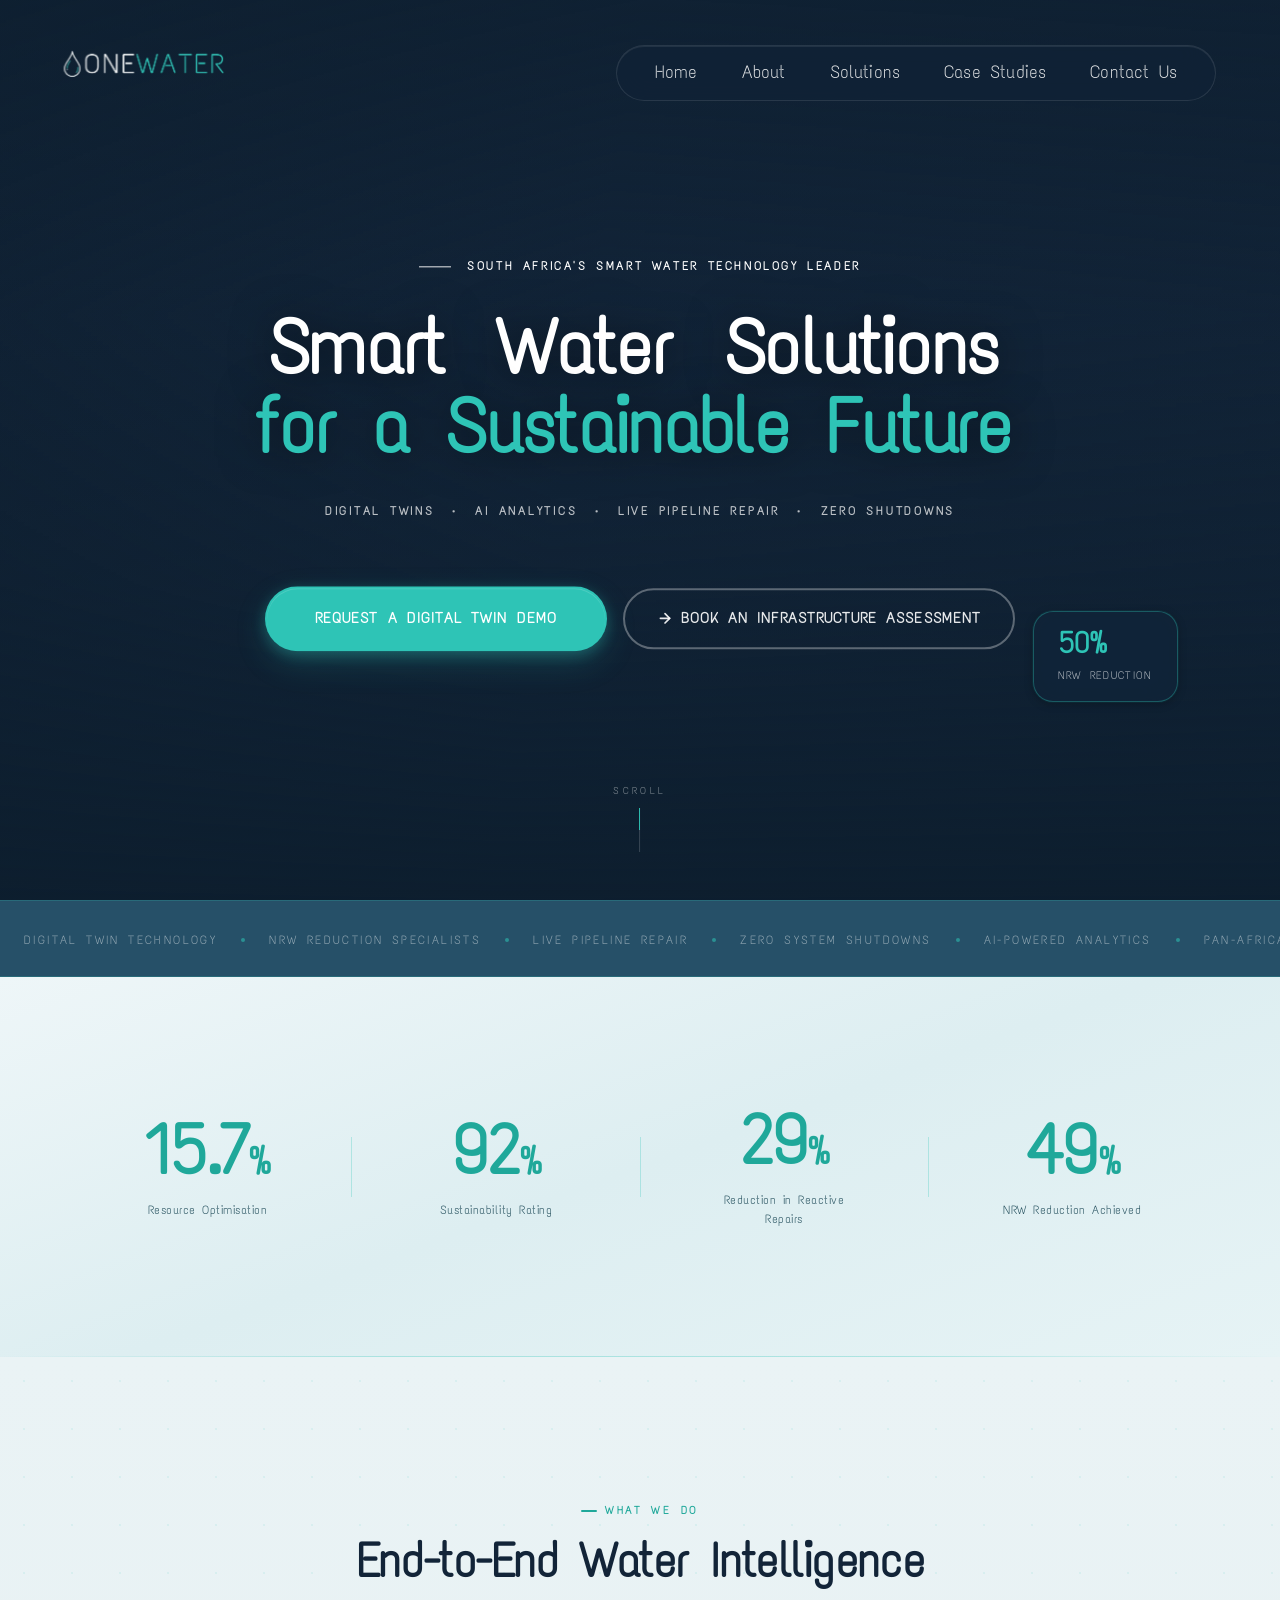
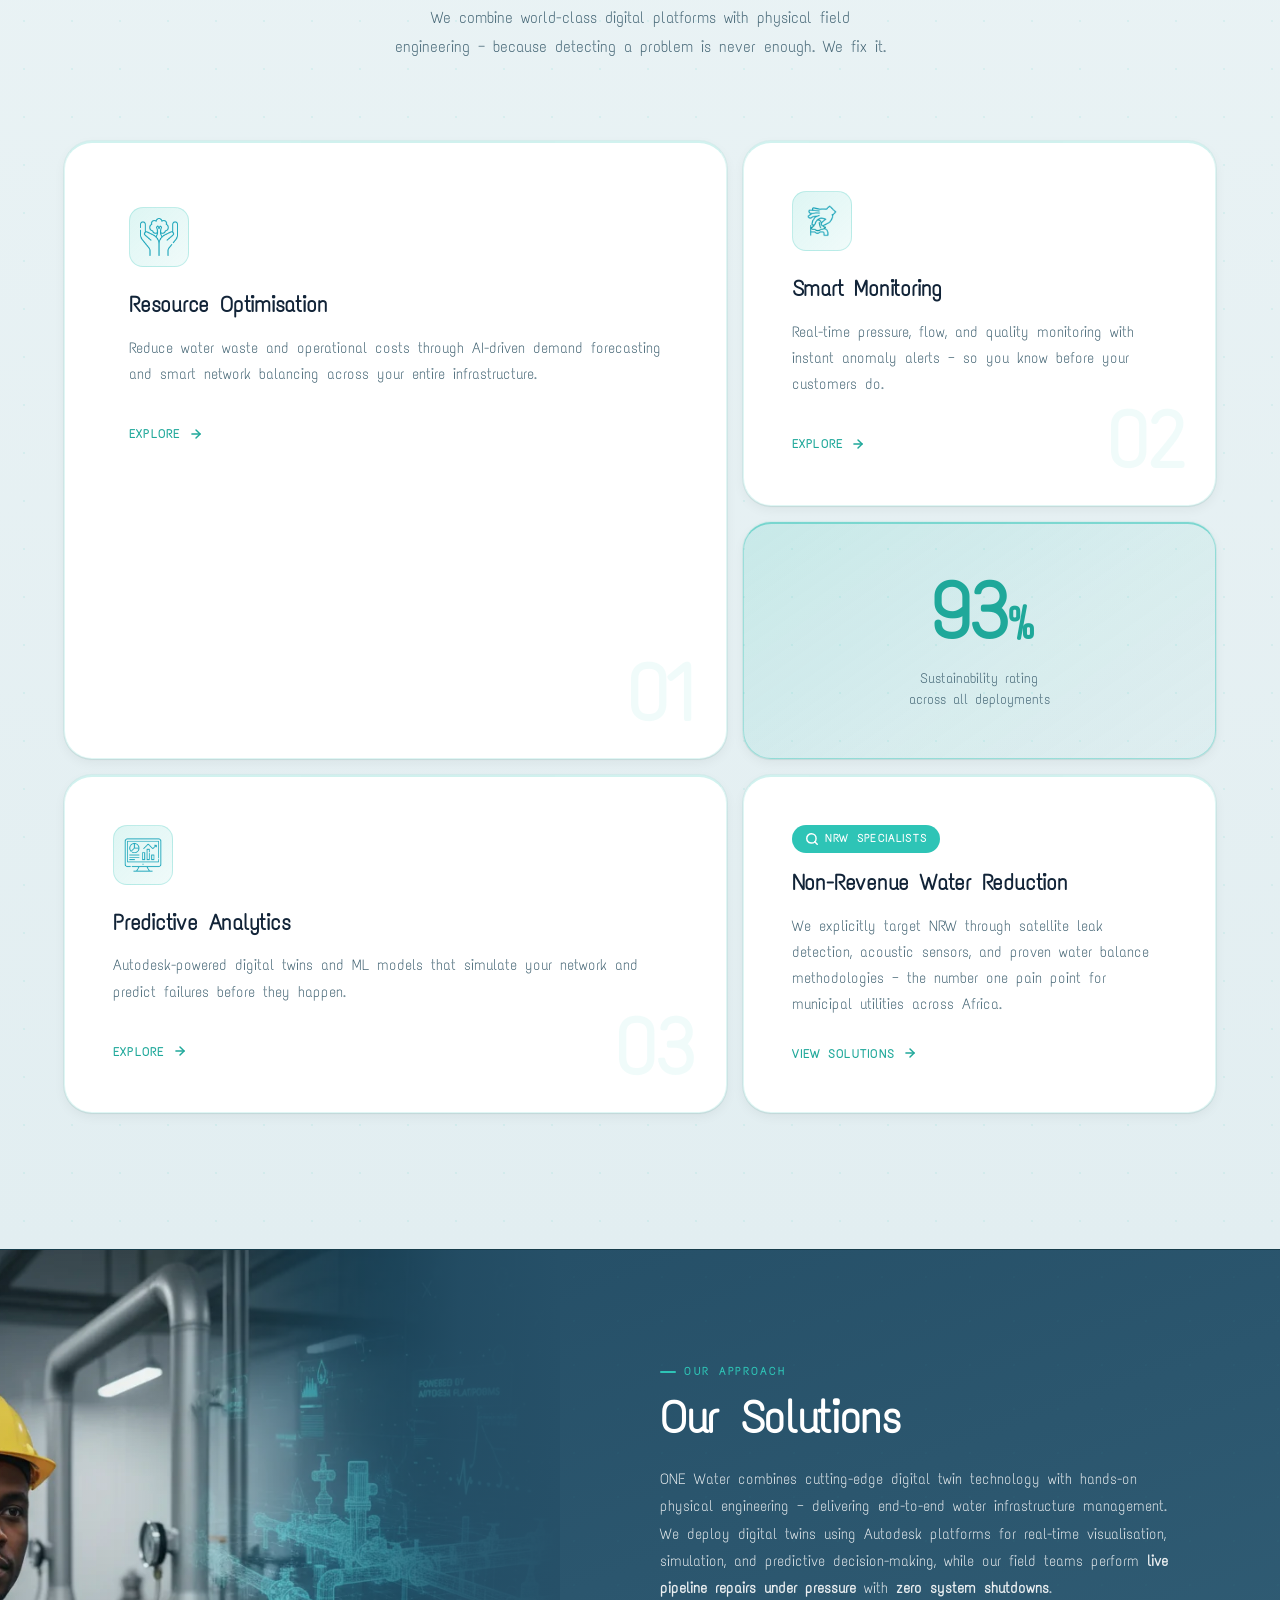
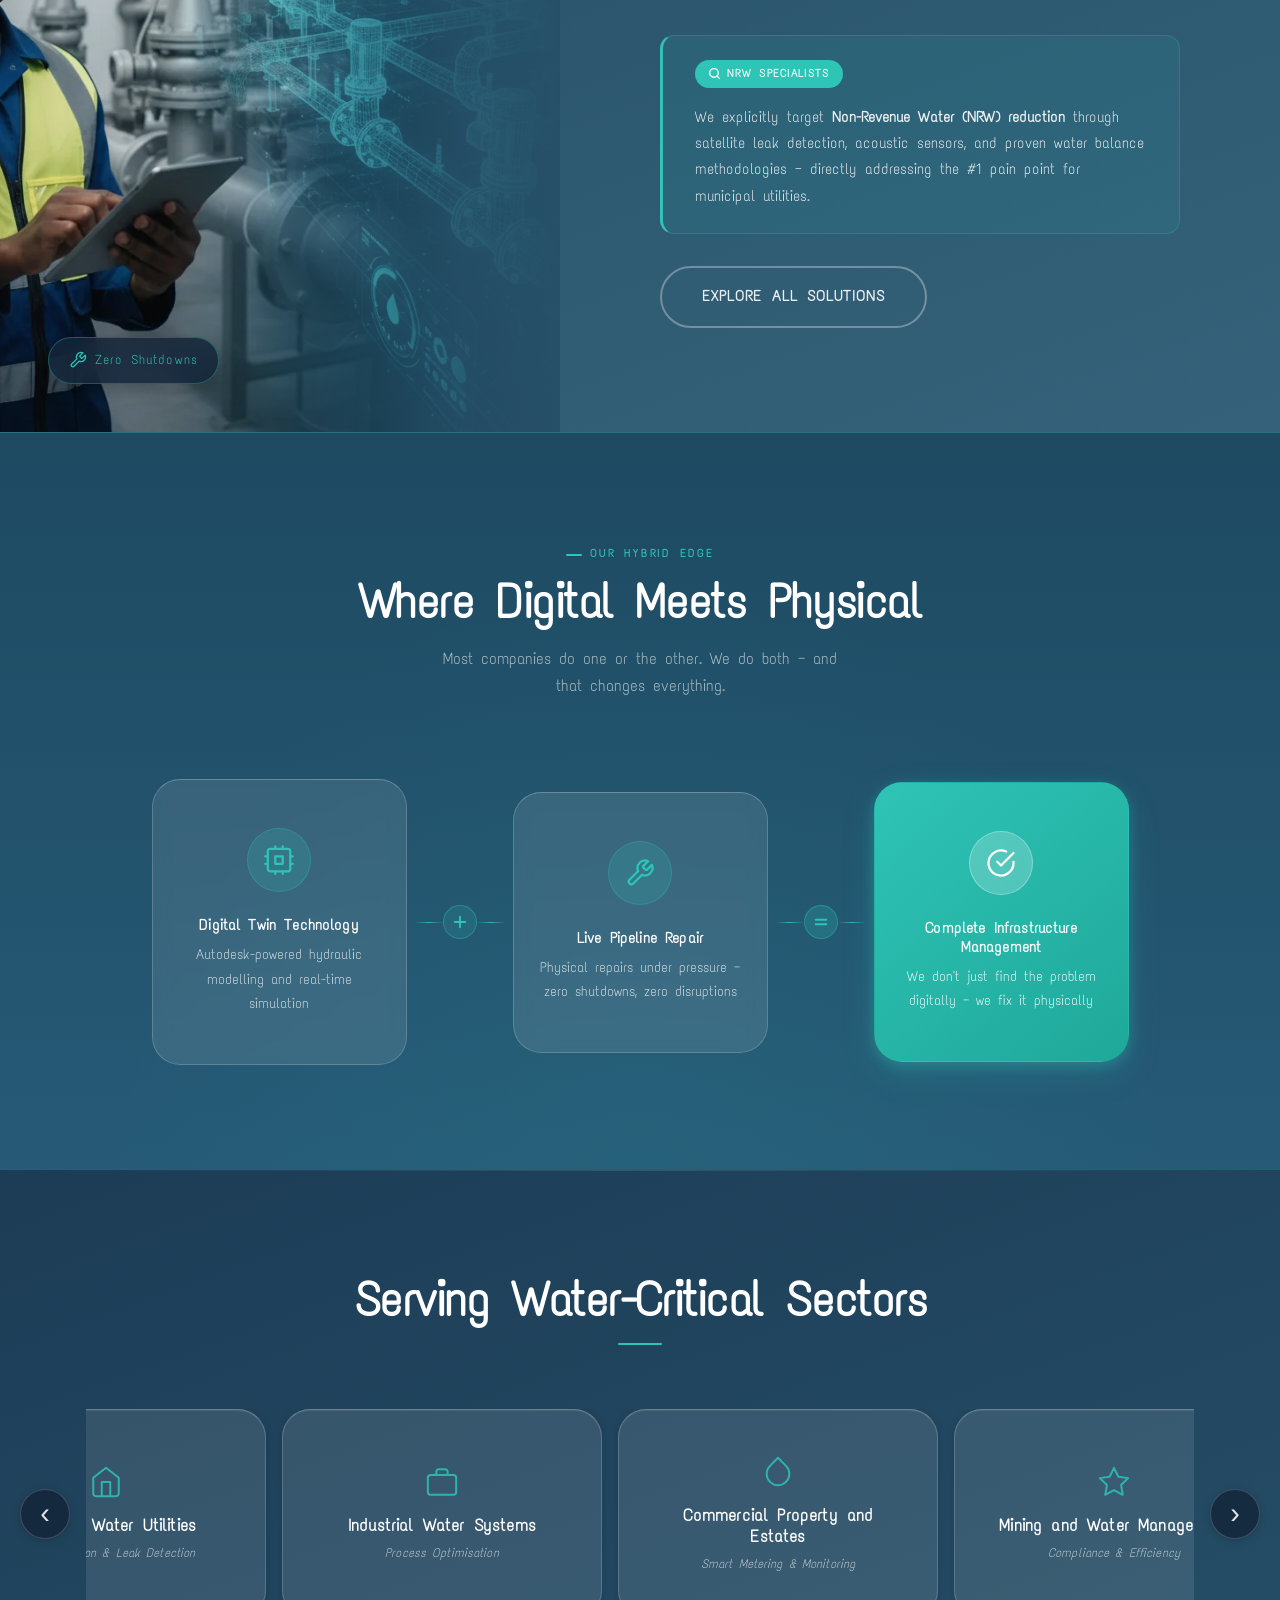
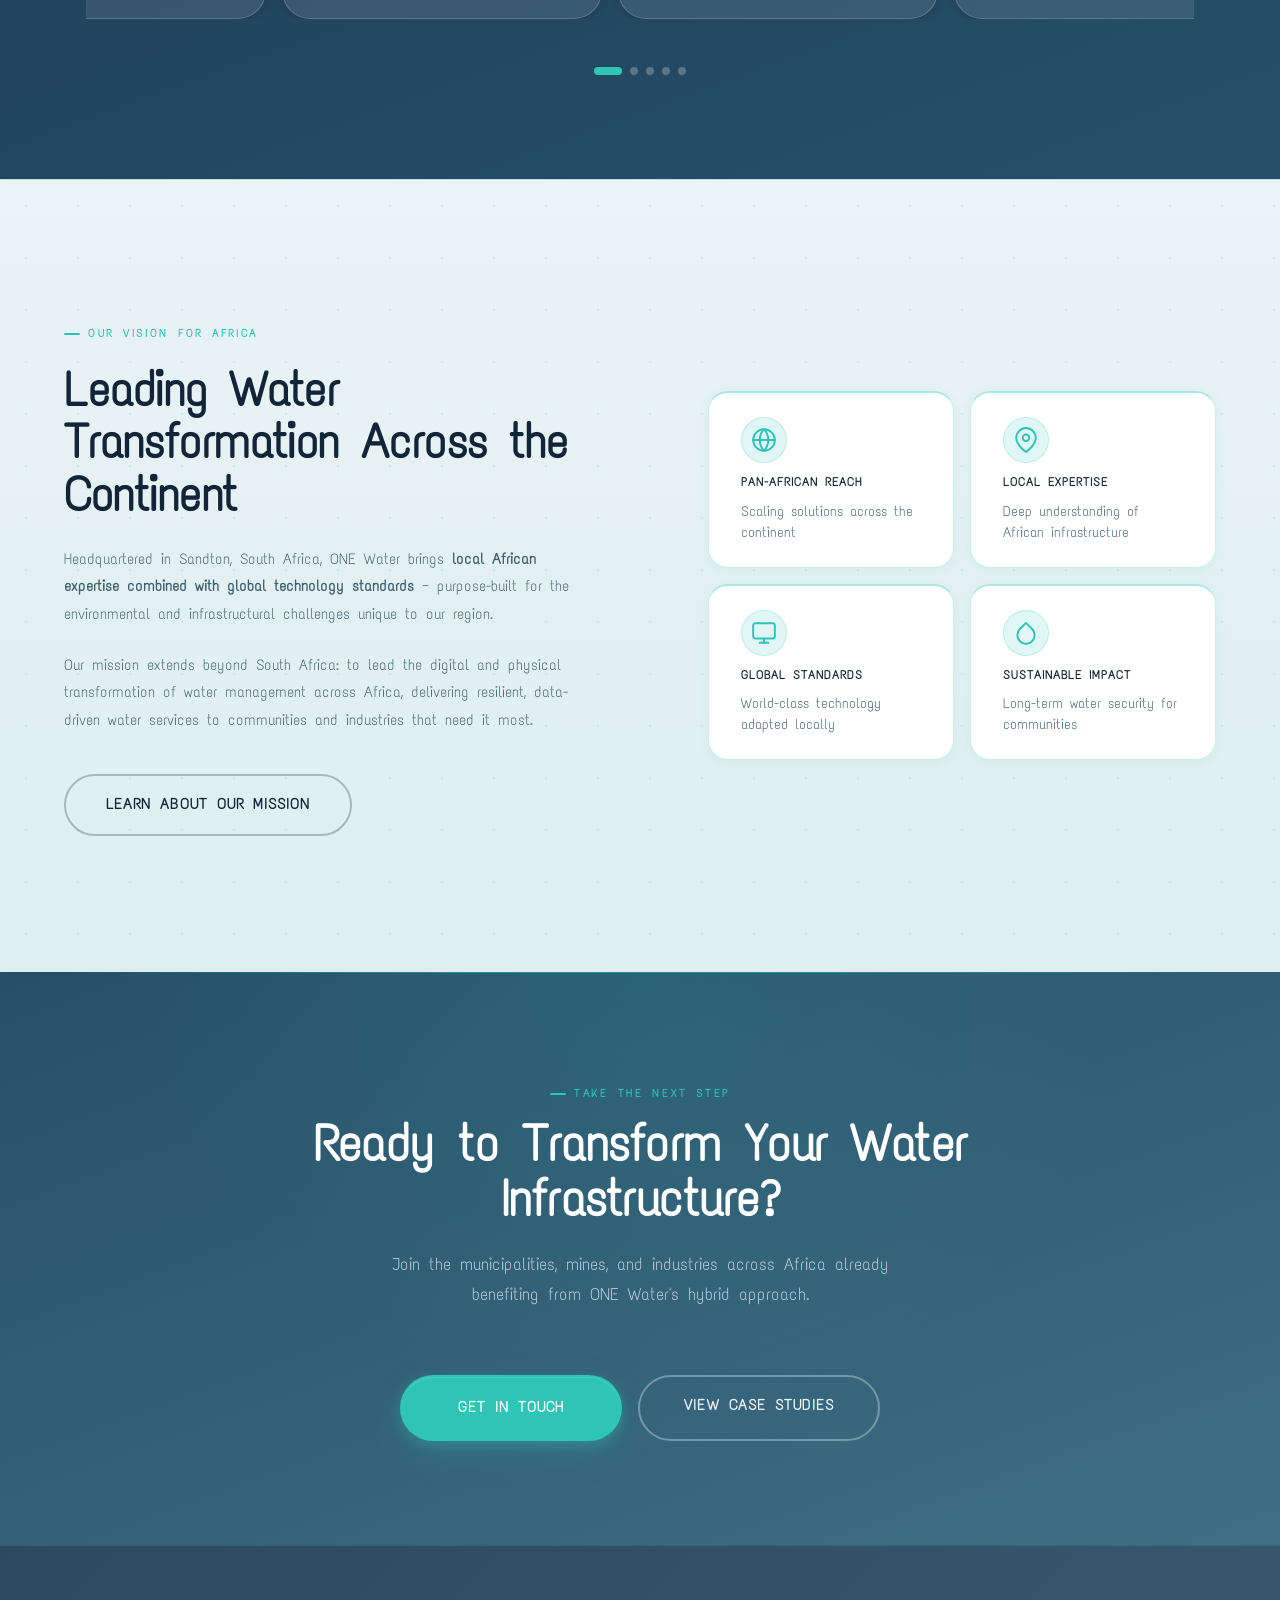
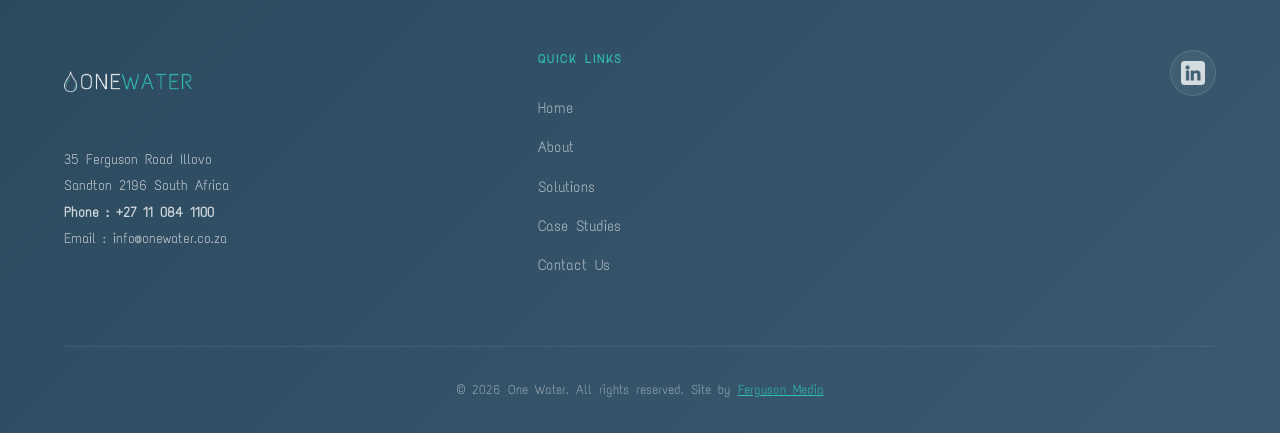
==== commit db3b00dd: "Fix generic/dead links: deep-link bento cards, fix Learn more buttons, phone tel: link - Homepage be" ====
--- a/index.html
+++ b/index.html
@@ -215,7 +215,7 @@
                 <div class="bento-card-body">
                     <h3>Resource Optimisation</h3>
                     <p>Reduce water waste and operational costs through AI-driven demand forecasting and smart network balancing across your entire infrastructure.</p>
-                    <a href="solutions.html" class="bento-link">
+                    <a href="solutions.html#smart-digital-water-management" class="bento-link">
                         Explore
                         <svg width="14" height="14" viewBox="0 0 24 24" fill="none" stroke="currentColor" stroke-width="2.5" stroke-linecap="round" stroke-linejoin="round"><line x1="5" y1="12" x2="19" y2="12"/><polyline points="12 5 19 12 12 19"/></svg>
                     </a>
@@ -230,6 +230,10 @@
                 <div class="bento-card-body">
                     <h3>Smart Monitoring</h3>
                     <p>Real-time pressure, flow, and quality monitoring with instant anomaly alerts — so you know before your customers do.</p>
+                    <a href="solutions.html#leak-detection-condition-assessment" class="bento-link">
+                        Explore
+                        <svg width="14" height="14" viewBox="0 0 24 24" fill="none" stroke="currentColor" stroke-width="2.5" stroke-linecap="round" stroke-linejoin="round"><line x1="5" y1="12" x2="19" y2="12"/><polyline points="12 5 19 12 12 19"/></svg>
+                    </a>
                 </div>
                 <div class="bento-card-number">02</div>
             </div>
@@ -246,6 +250,10 @@
                 <div class="bento-card-body">
                     <h3>Predictive Analytics</h3>
                     <p>Autodesk-powered digital twins and ML models that simulate your network and predict failures before they happen.</p>
+                    <a href="solutions.html#ai-powered-water-analytics" class="bento-link">
+                        Explore
+                        <svg width="14" height="14" viewBox="0 0 24 24" fill="none" stroke="currentColor" stroke-width="2.5" stroke-linecap="round" stroke-linejoin="round"><line x1="5" y1="12" x2="19" y2="12"/><polyline points="12 5 19 12 12 19"/></svg>
+                    </a>
                 </div>
                 <div class="bento-card-number">03</div>
             </div>
@@ -257,7 +265,7 @@
                 </div>
                 <h3>Non-Revenue Water Reduction</h3>
                 <p>We explicitly target NRW through satellite leak detection, acoustic sensors, and proven water balance methodologies — the number one pain point for municipal utilities across Africa.</p>
-                <a href="solutions.html" class="bento-link">
+                <a href="solutions.html#water-loss-reduction-nrw" class="bento-link">
                     View Solutions
                     <svg width="14" height="14" viewBox="0 0 24 24" fill="none" stroke="currentColor" stroke-width="2.5" stroke-linecap="round" stroke-linejoin="round"><line x1="5" y1="12" x2="19" y2="12"/><polyline points="12 5 19 12 12 19"/></svg>
                 </a>
@@ -498,7 +506,7 @@
             </div>
         </div>
         <div class="footer-bottom">
-            <p>&copy; 2026 One Water. All rights reserved. Site by <a href="https://fergusonmedia.co.za" target="_blank" style="color:#007bff;text-decoration:underline;">Ferguson Media</a></p>
+            <p>&copy; 2026 One Water. All rights reserved. Site by <a href="https://fergusonmedia.co.za" target="_blank" class="credit-link">Ferguson Media</a></p>
         </div>
     </footer>
 
--- a/css/index.css
+++ b/css/index.css
@@ -16,7 +16,7 @@
     --navy-3:        #1d3c56;       /* was #162d3f — lifted */
     --navy-4:        #265068;       /* was #1f3b4d — lifted */
     --navy-5:        #35627a;       /* was #2d4f62 — lifted */
-    --white:         #ffffff;
+    --white:         #fff;
     --w90:           rgba(255,255,255,0.92);
     --w70:           rgba(255,255,255,0.75);
     --w50:           rgba(255,255,255,0.55);
@@ -38,7 +38,7 @@
     --container:    1200px;
     --container-px: clamp(24px, 5%, 80px);
 
-    --h1-size:   clamp(3.2rem, 6vw, 5.6rem);
+    --h1-size:   clamp(3.2rem, min(6vw, 9vh), 5.6rem);
     --h2-size:   clamp(2rem, 3.8vw, 3rem);
     --h3-size:   clamp(1.1rem, 2vw, 1.38rem);
     --body-size: 1rem;
@@ -325,7 +325,7 @@
 
 .hero-content {
     position: absolute;
-    top: 50%; left: 50%;
+    top: max(50%, 300px); left: 50%;
     transform: translate(-50%, -50%);
     z-index: 2;
     text-align: center;
@@ -435,6 +435,10 @@
 .scroll-track { width:1px; height:44px; background:rgba(255,255,255,0.18); position:relative; overflow:hidden; }
 .scroll-thumb { position:absolute; top:0; left:0; width:1px; height:22px; background:var(--teal); animation:scrollBounce 2.2s ease-in-out infinite; }
 
+@media (max-height: 700px) {
+    .hero-scroll-indicator { display: none; }
+}
+
 
 /* ============================================================
    MARQUEE STRIP
@@ -507,8 +511,8 @@
     background-size: 48px 48px;
     pointer-events: none; opacity: 0.7;
 }
-.bento-section .eyebrow          { color: var(--teal-dark) !important; }
-.bento-section .eyebrow::before  { background: var(--teal-dark) !important; }
+.bento-section .eyebrow          { color: var(--teal-dark); }
+.bento-section .eyebrow::before  { background: var(--teal-dark); }
 
 .bento-header {
     max-width: 600px; margin: 0 auto var(--s-7);
@@ -1125,6 +1129,7 @@
 .footer-bottom { text-align:center; padding-top:var(--s-4); border-top:1px solid rgba(255,255,255,0.08); max-width:var(--container); margin:0 auto; opacity:0; }
 .footer-bottom.in-view { animation:fadeIn 0.4s var(--ease) 0.3s forwards; }
 .footer-bottom p { font-size:0.82rem; color: var(--w-dim); }
+.credit-link { color: var(--teal); text-decoration: underline; }
 
 
 /* ============================================================
@@ -1156,7 +1161,7 @@
 }
 @media (max-width: 768px) {
     :root { --s-8:80px; --s-9:100px; }
-    .desktop-nav { display:none !important; }
+    .desktop-nav { display:none; }
     .hamburger { display:flex; }
     .main-header { padding:16px var(--container-px); }
     .hero-content { width:92%; }
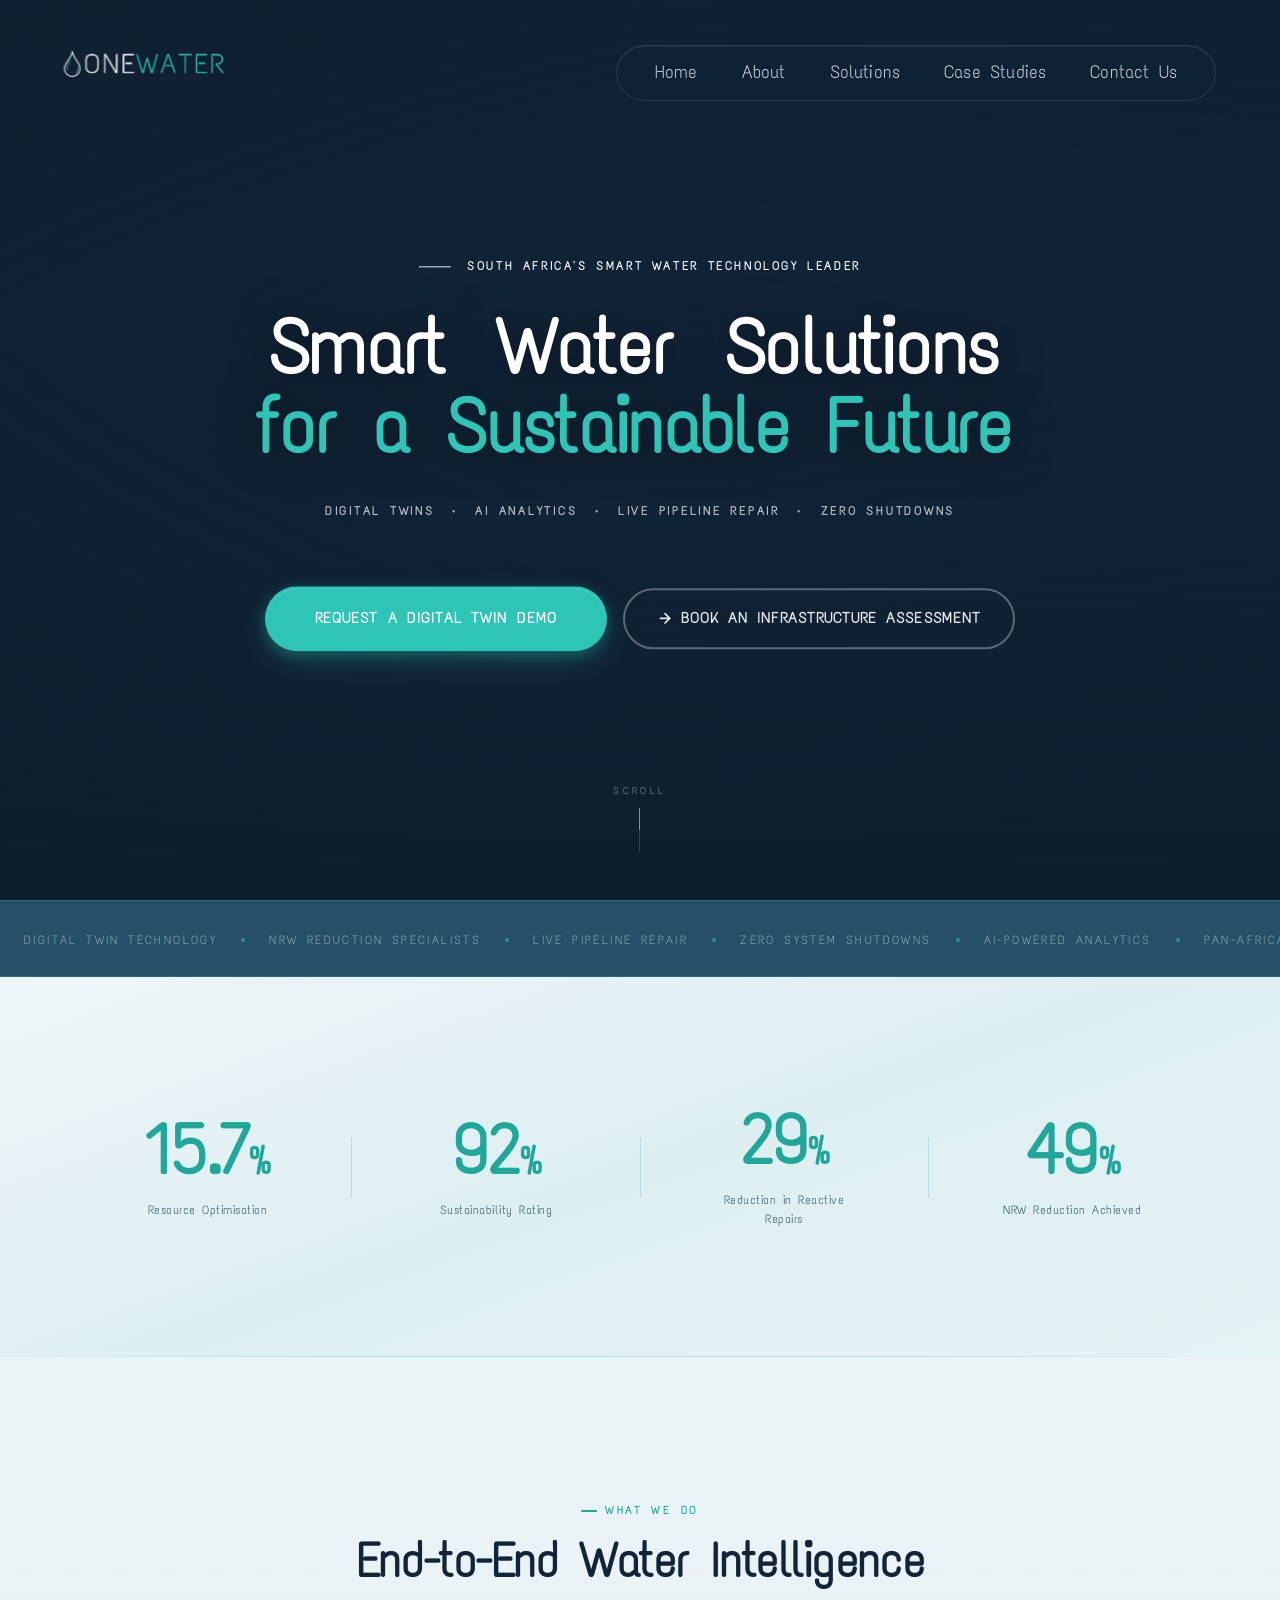
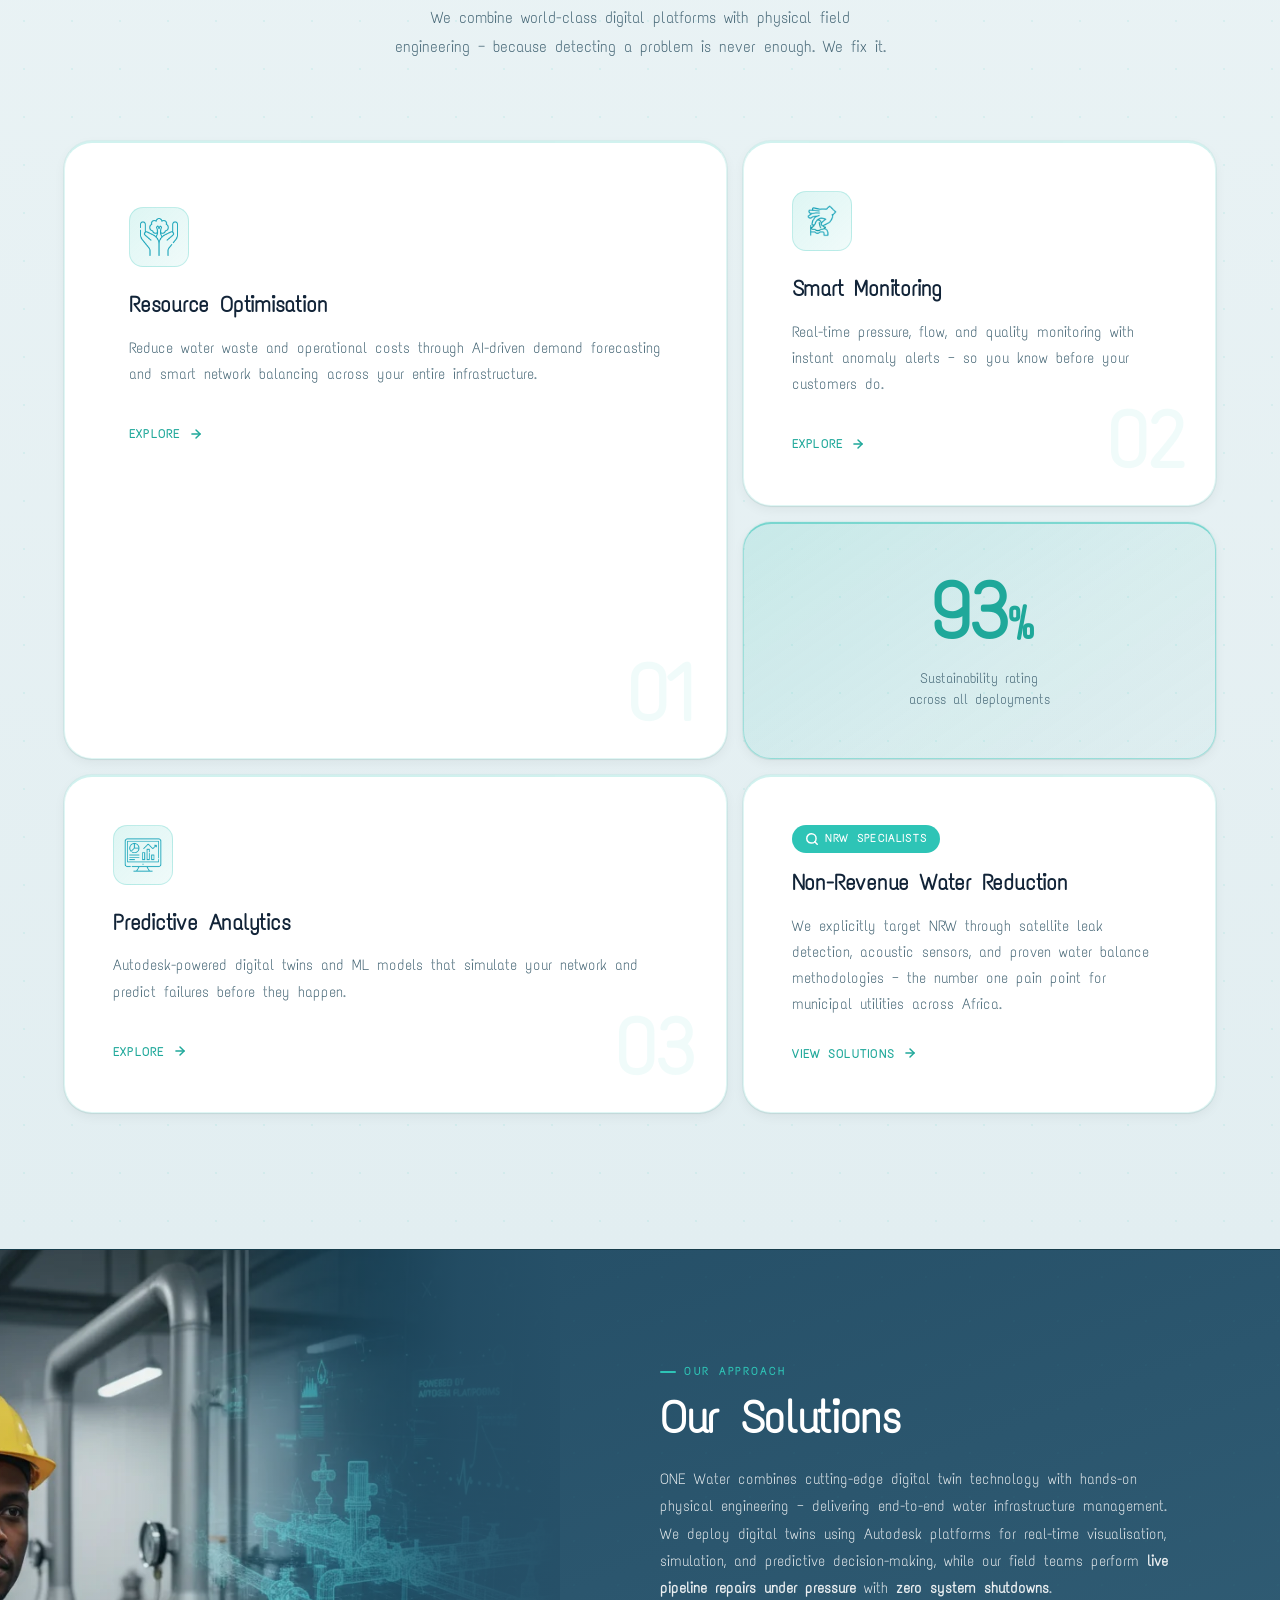
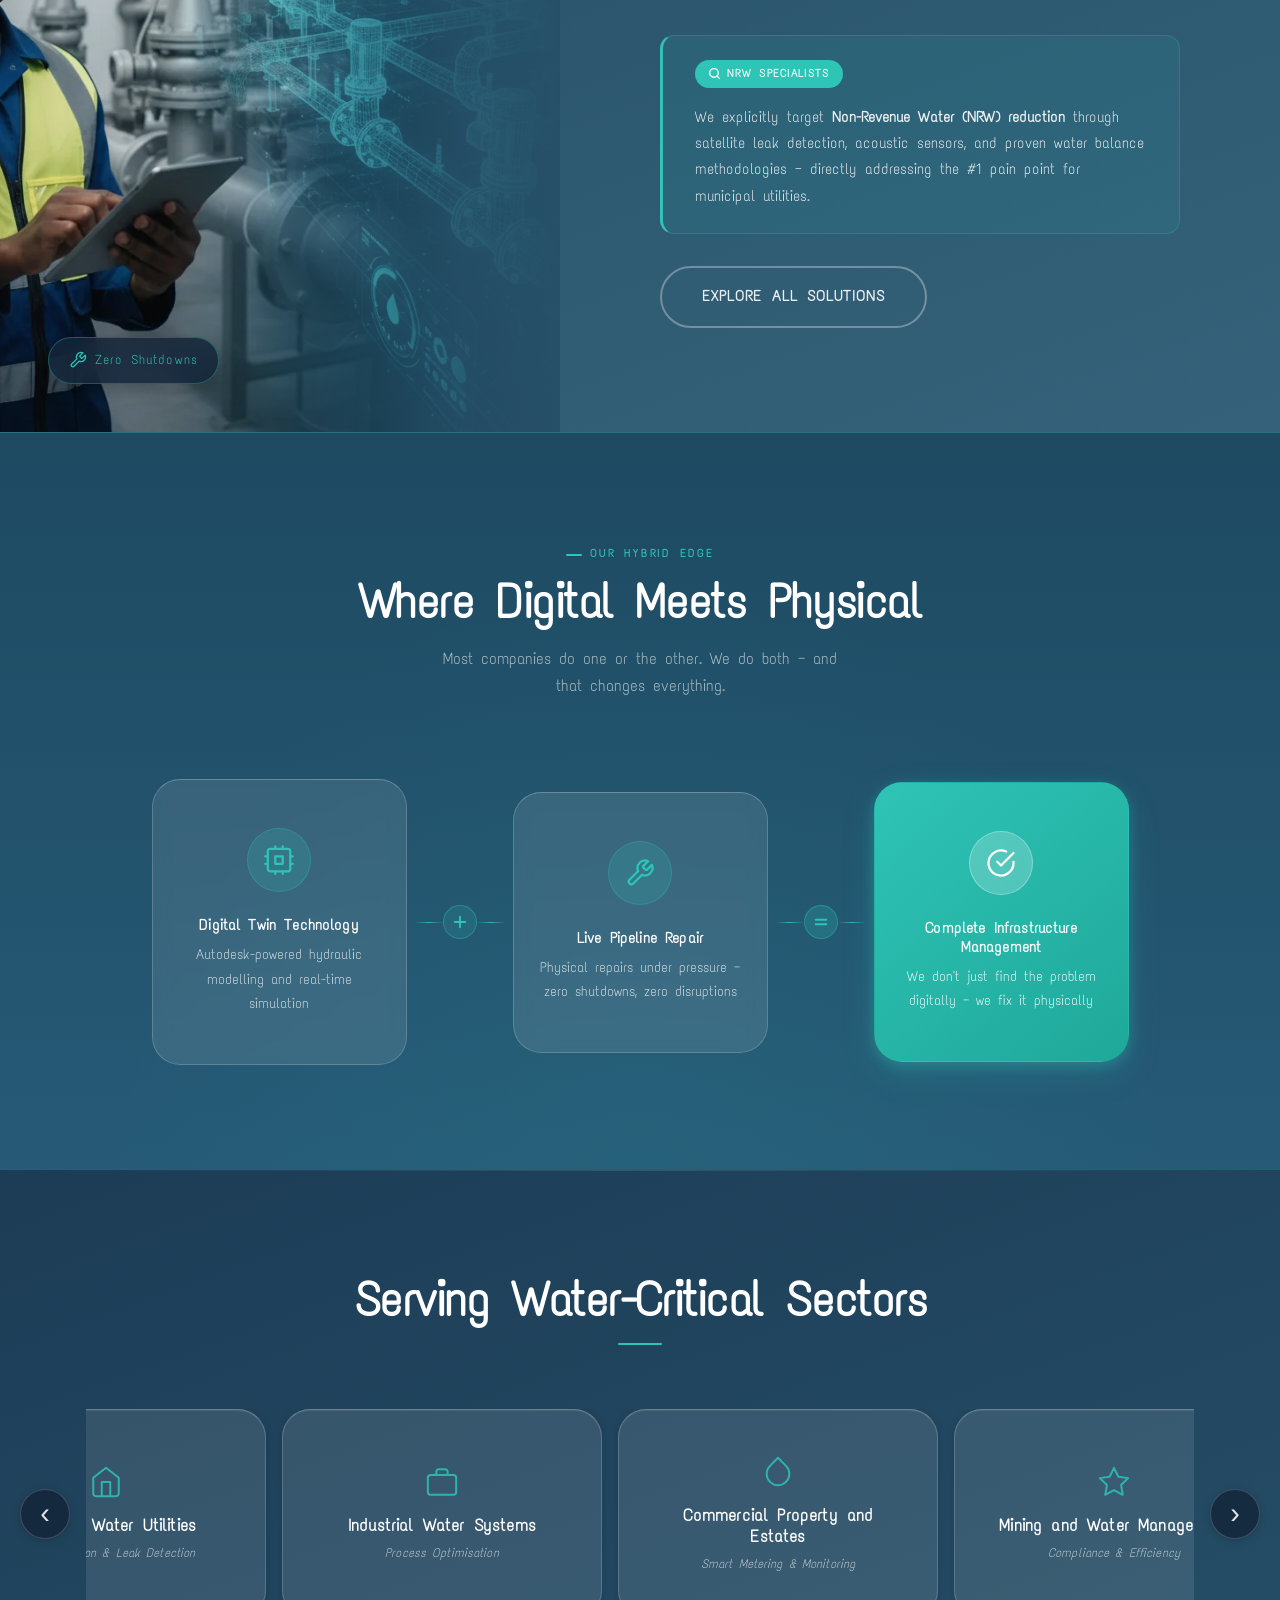
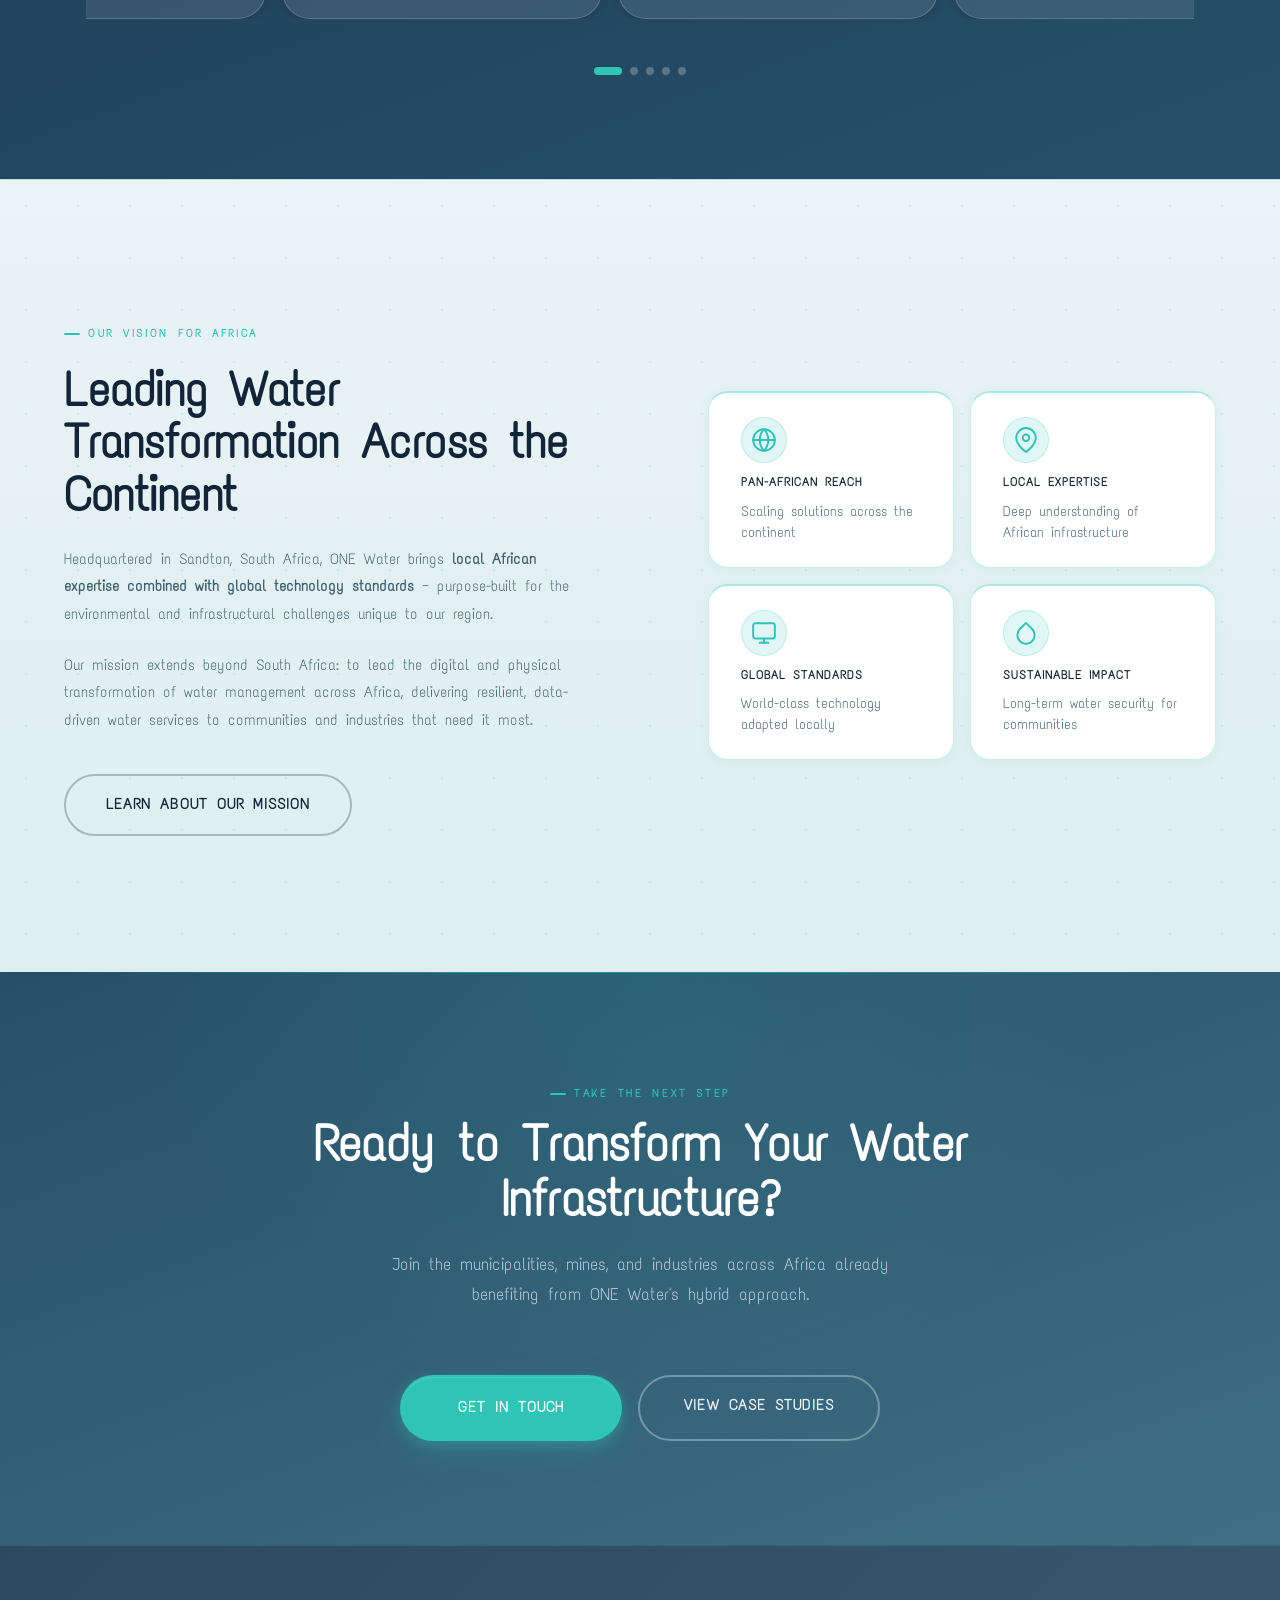
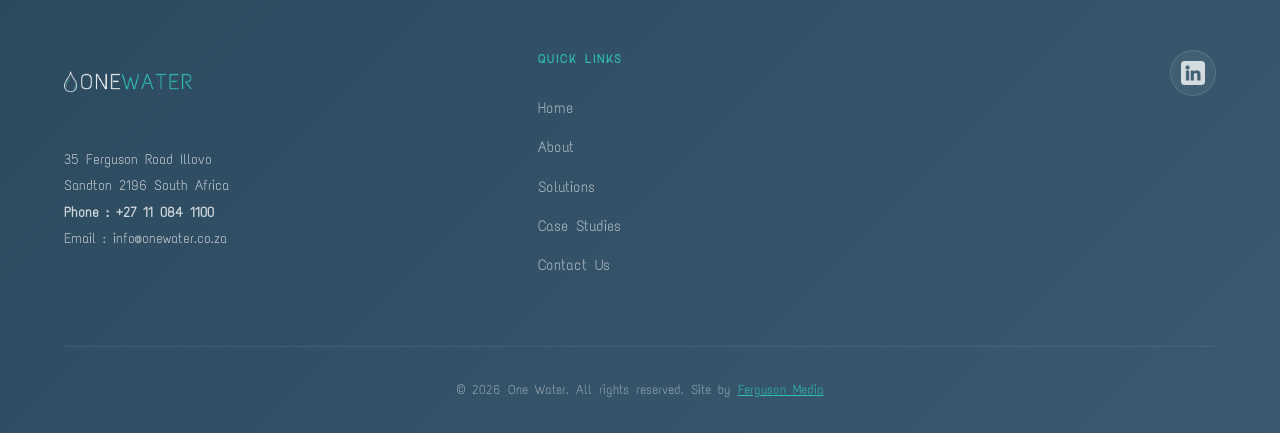
==== commit 0212e240: "Remove NRW reduction badge from homepage hero" ====
--- a/index.html
+++ b/index.html
@@ -94,11 +94,6 @@
         </video>
         <div class="hero-overlay"></div>
 
-        <div class="hero-badge hero-badge--1">
-            <span class="badge-value">50%</span>
-            <span class="badge-label">NRW Reduction</span>
-        </div>
-
 
         <div class="hero-content" id="heroContent">
             <div class="hero-eyebrow-wrap">
--- a/css/index.css
+++ b/css/index.css
@@ -114,7 +114,6 @@
 @keyframes wordReveal   { from { opacity:0; transform:translateY(40px) } to { opacity:1; transform:translateY(0) } }
 @keyframes marqueeScroll{ from { transform:translateX(0) } to { transform:translateX(-50%) } }
 @keyframes scrollBounce { 0%,100%{transform:translateY(0);opacity:1} 50%{transform:translateY(10px);opacity:0.4} }
-@keyframes badgeFloat   { 0%,100%{transform:translateY(0)} 50%{transform:translateY(-8px)} }
 @keyframes glowPulse    { 0%,100%{box-shadow:0 0 20px var(--teal-glow)} 50%{box-shadow:0 0 40px rgba(46,196,182,0.5)} }
 @keyframes connectorGlow{ 0%,100%{opacity:0.5} 50%{opacity:1} }
 @keyframes float        { 0%,100%{transform:translateY(0)} 50%{transform:translateY(-18px)} }
@@ -307,21 +306,6 @@
     z-index: 1;
 }
 
-.hero-badge {
-    position: absolute; z-index: 3;
-    background: rgba(18,36,56,0.75);
-    backdrop-filter: blur(16px) saturate(1.4);
-    border: 1px solid rgba(46,196,182,0.35);
-    border-radius: var(--r-lg);
-    padding: var(--s-2) var(--s-3);
-    display: flex; flex-direction: column; gap: var(--s-1);
-    animation: badgeFloat 4.5s ease-in-out infinite;
-    box-shadow: 0 2px 8px rgba(0,0,0,0.25), 0 0 0 1px rgba(46,196,182,0.08);
-}
-.hero-badge--1 { bottom: 22%; right: 8%; animation-delay: 0s; }
-.hero-badge--2 { bottom: 38%; right: 8%; animation-delay: 1.8s; }
-.badge-value { font-size: 1.9rem; font-weight: 700; color: var(--teal); line-height: 1; letter-spacing: -0.02em; }
-.badge-label { font-size: 0.68rem; color: var(--w-sub); letter-spacing: 0.12em; text-transform: uppercase; }
 
 .hero-content {
     position: absolute;
@@ -1168,7 +1152,6 @@
     .hero-title { font-size:2.4rem; }
     .hero-eyebrow-text { font-size:0.65rem; }
     .hero-subtitle { font-size:0.8rem; letter-spacing:0.14em; }
-    .hero-badge { display:none; }
     .hero-cta-group { flex-direction:column; width:100%; padding:0 12px; }
     .hero-cta-primary, .hero-cta-secondary { width:100%; max-width:300px; font-size:0.93rem; padding:14px 20px; justify-content:center; }
     .bento-grid { grid-template-columns:1fr; }
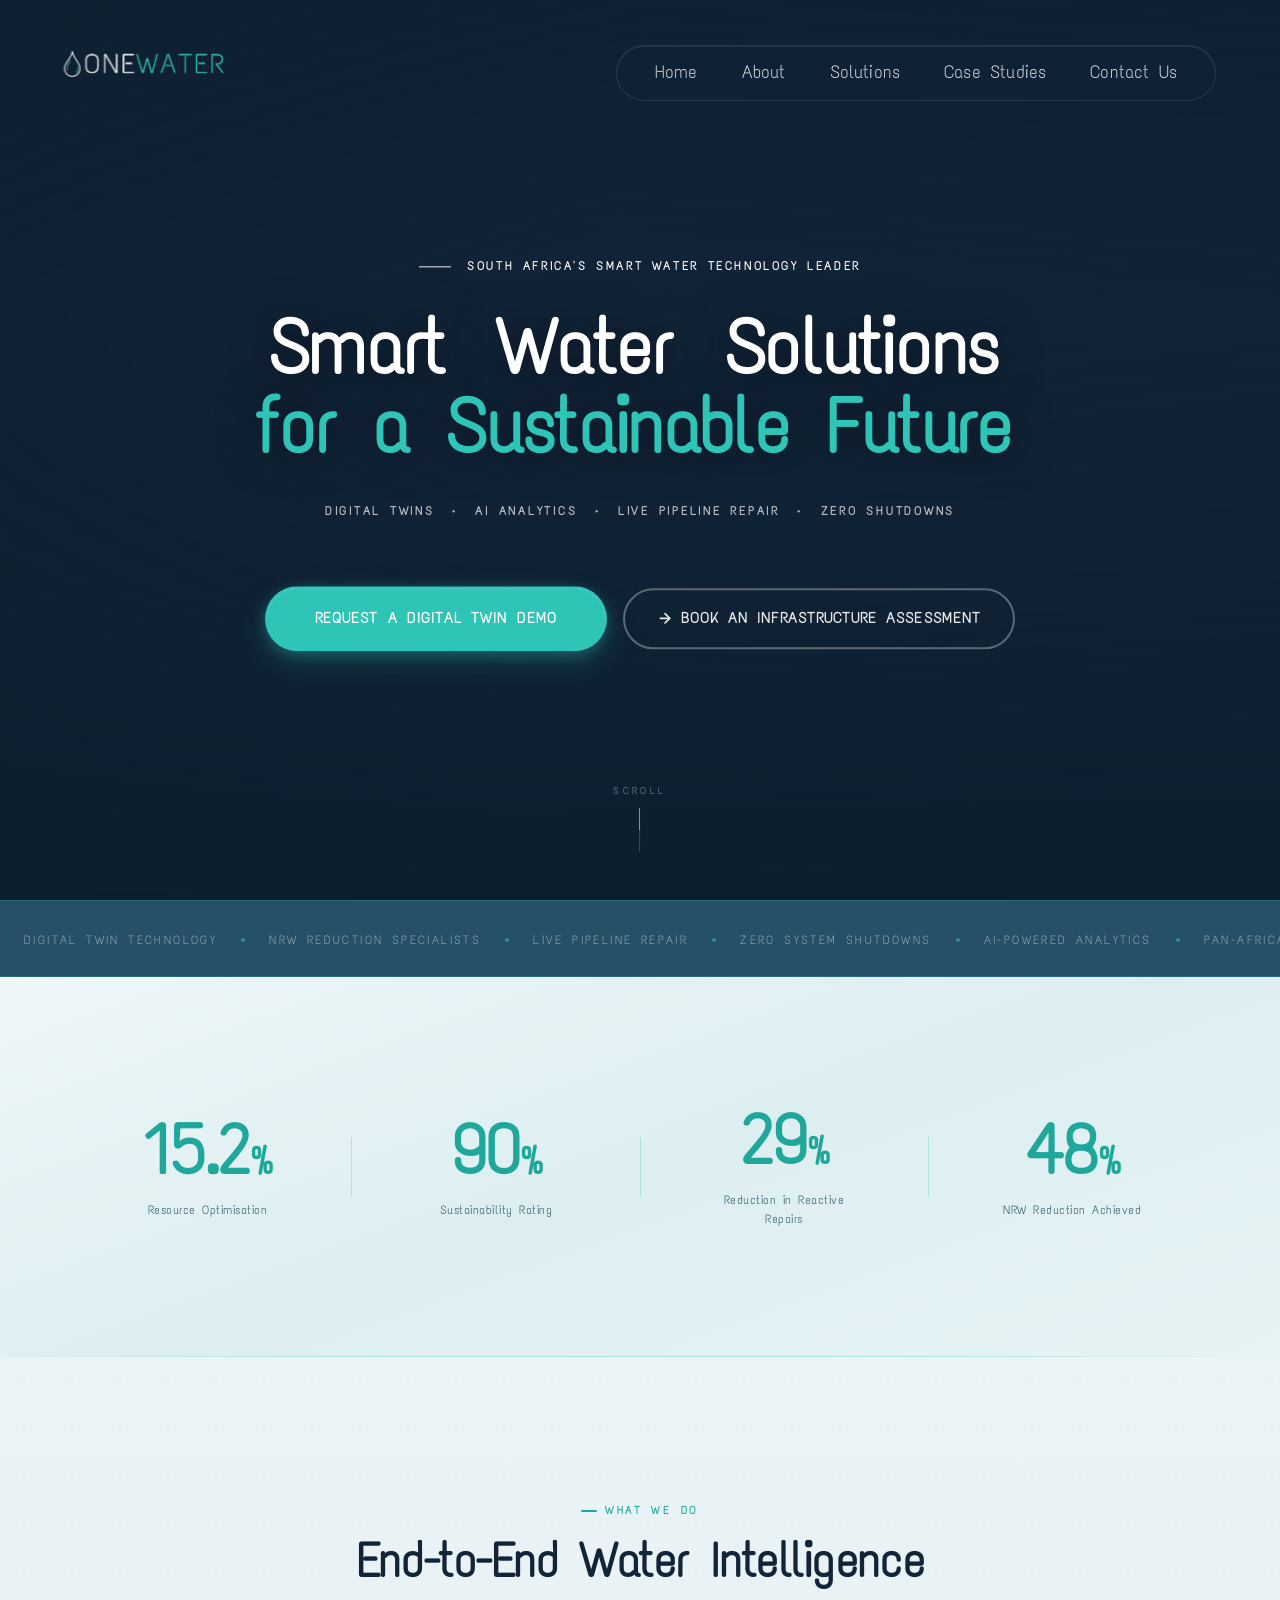
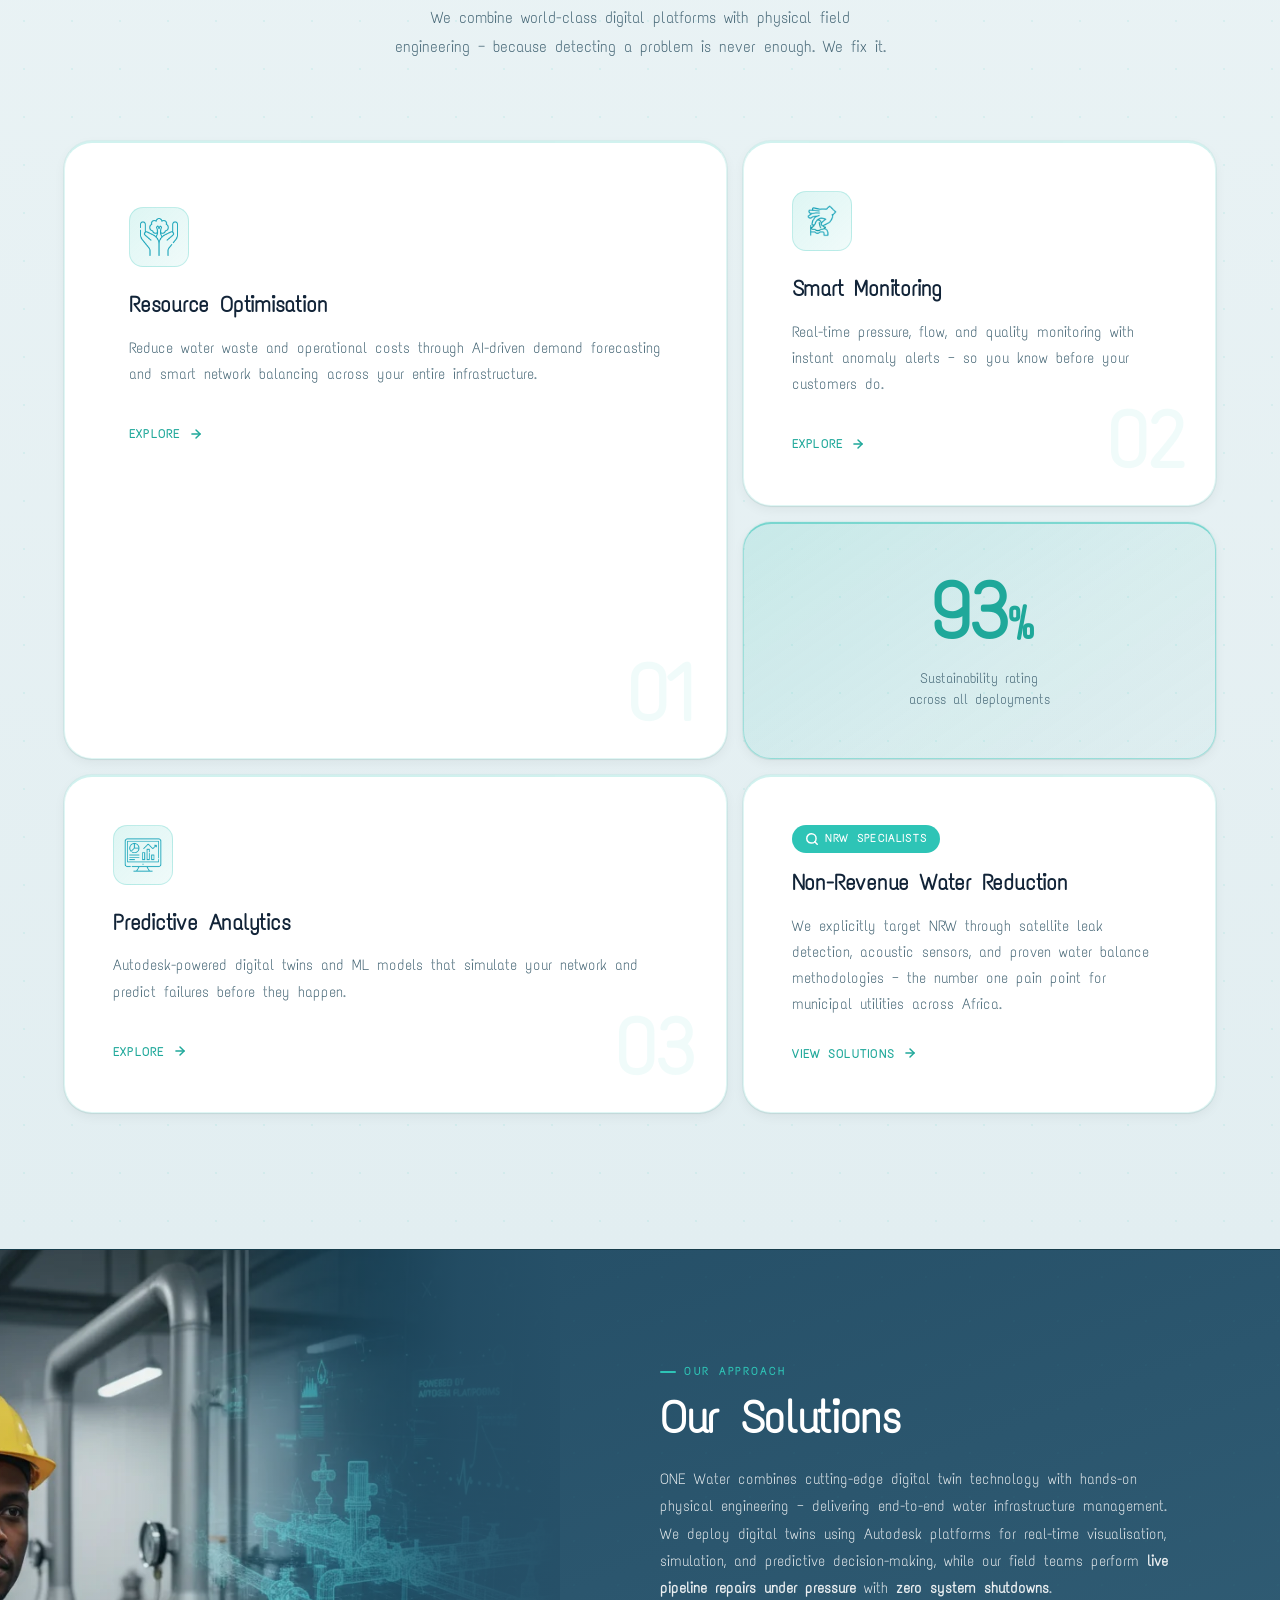
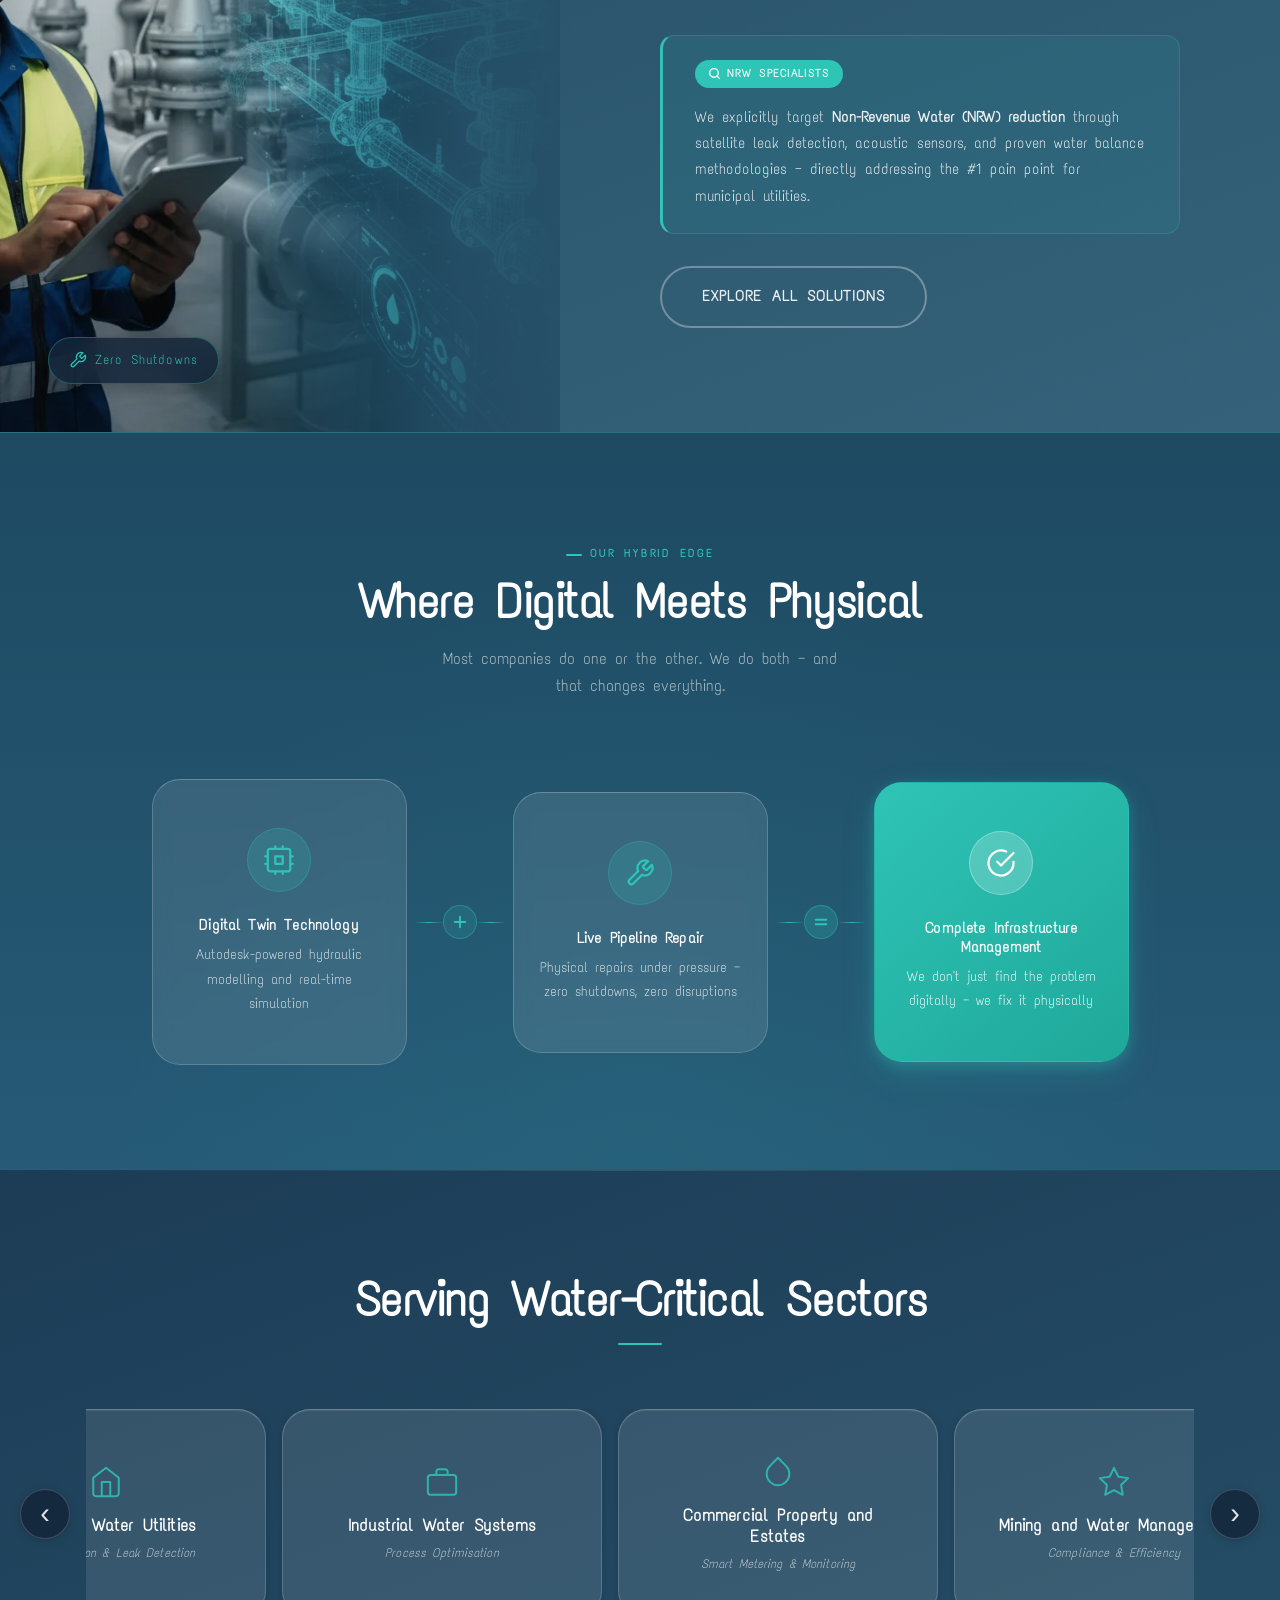
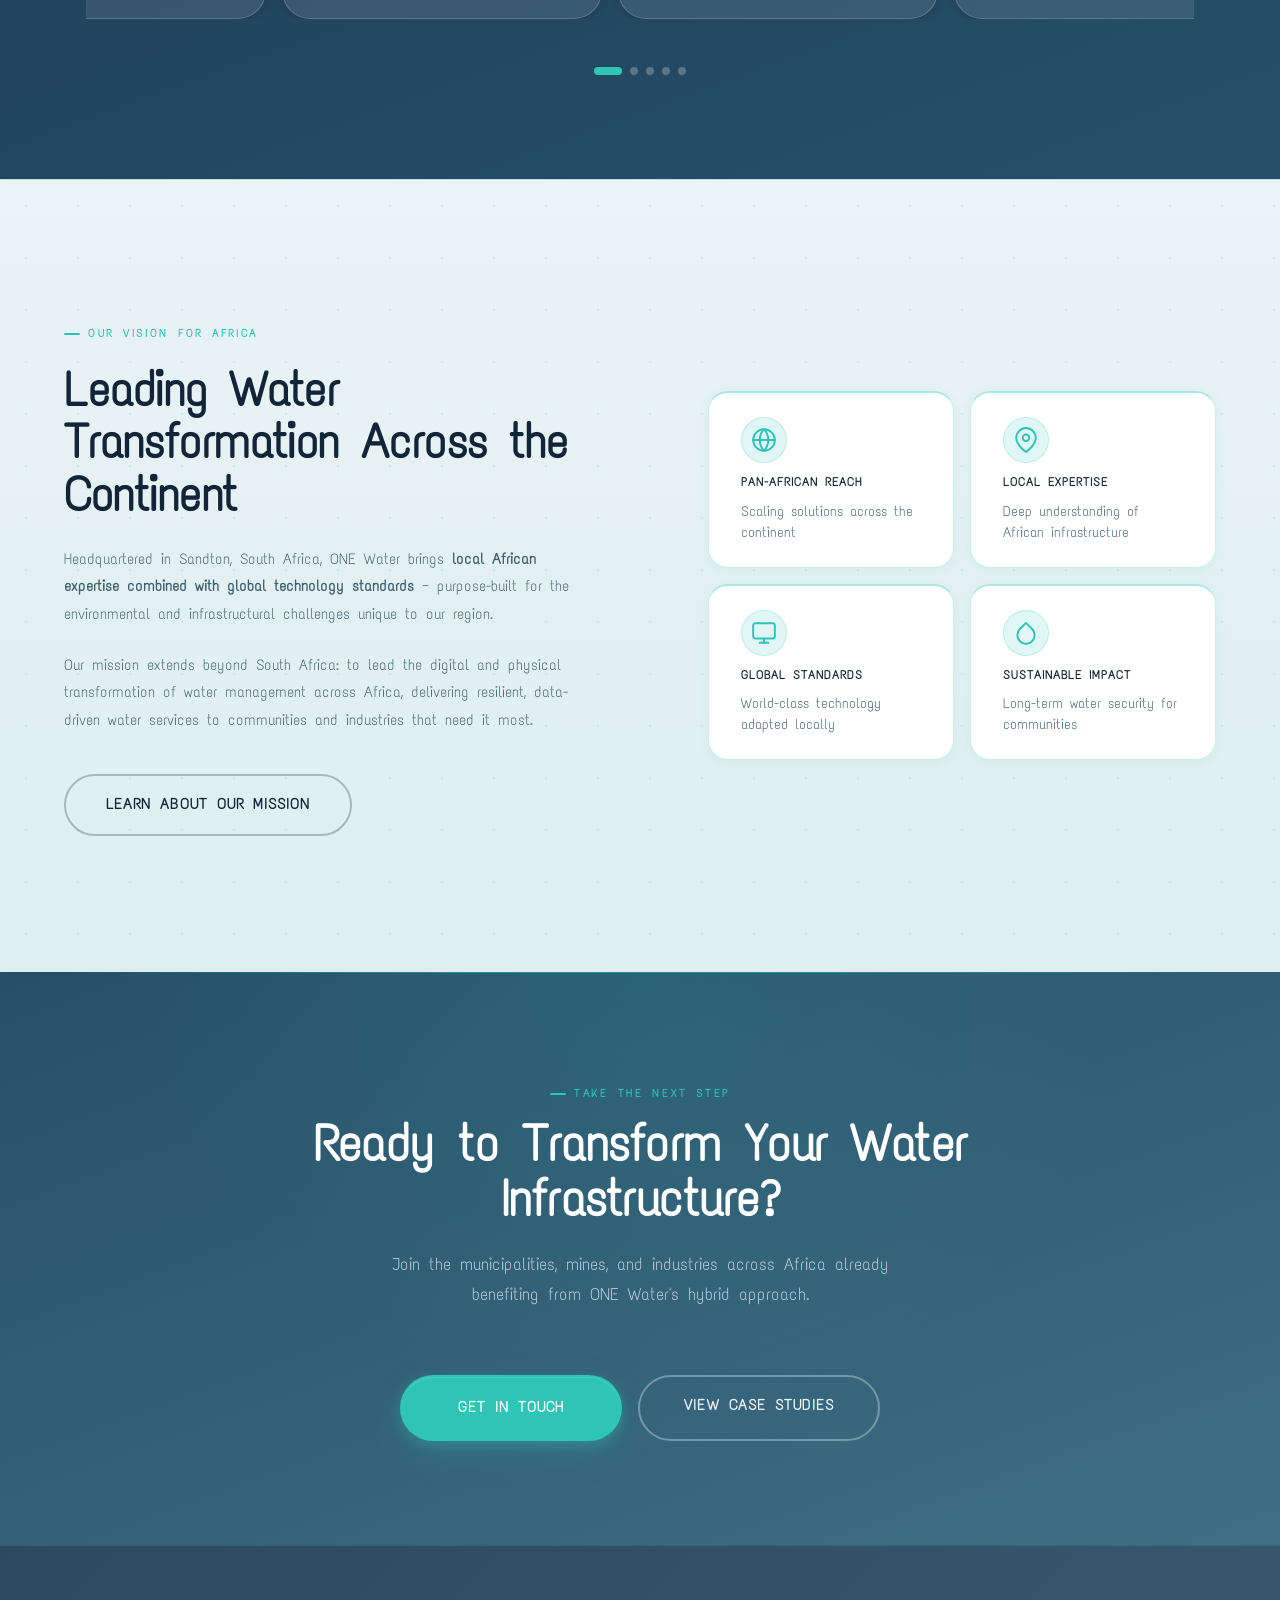
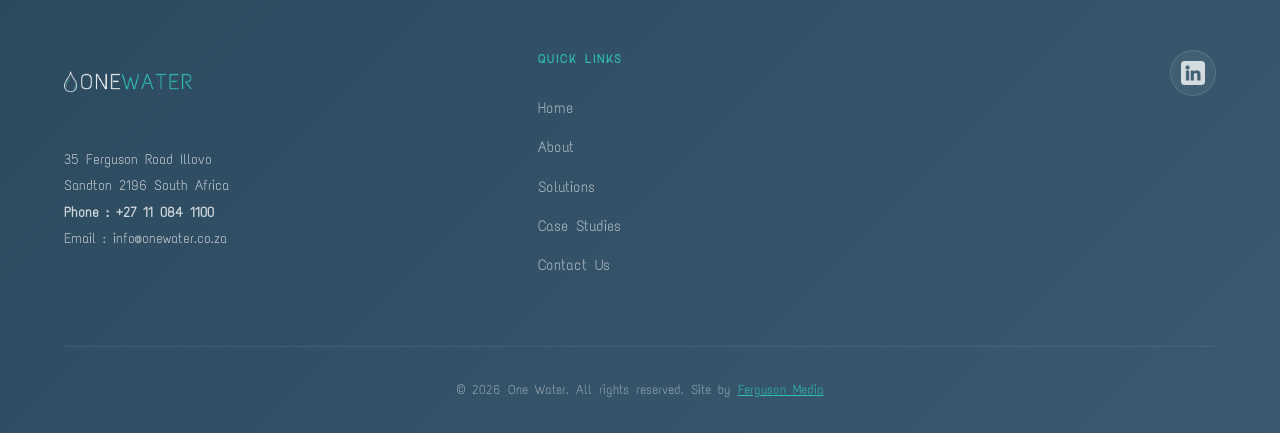
==== commit cd3f96dc: "Phase 2: rename DOM IDs to underscore_separated hamburgerBtn, mobileSidebar, closeSidebar, submitBtn" ====
--- a/index.html
+++ b/index.html
@@ -56,11 +56,11 @@
 </head>
 <body>
 
-    <header class="main-header" id="mainHeader">
+    <header class="main-header" id="main_header">
         <div class="brand">
             <a href="index.html"><img src="images/logo.webp" alt="OneWater Logo" /></a>
         </div>
-        <button class="hamburger" aria-label="Toggle menu" id="hamburgerBtn">
+        <button class="hamburger" aria-label="Toggle menu" id="hamburger_btn">
             <span class="hamburger-line"></span>
             <span class="hamburger-line"></span>
             <span class="hamburger-line"></span>
@@ -74,9 +74,9 @@
         </nav>
     </header>
 
-    <aside class="mobile-sidebar" id="mobileSidebar">
+    <aside class="mobile-sidebar" id="mobile_sidebar">
         <div class="sidebar-header">
-            <button class="close-btn" id="closeSidebar">&times;</button>
+            <button class="close-btn" id="close_sidebar">&times;</button>
         </div>
         <nav class="sidebar-nav">
             <a href="index.html"><img loading="lazy" decoding="async" src="images/home.webp" alt="Home Icon">Home</a>
@@ -95,7 +95,7 @@
         <div class="hero-overlay"></div>
 
 
-        <div class="hero-content" id="heroContent">
+        <div class="hero-content" id="hero_content">
             <div class="hero-eyebrow-wrap">
                 <span class="hero-eyebrow-line"></span>
                 <span class="hero-eyebrow-text">South Africa's Smart Water Technology Leader</span>
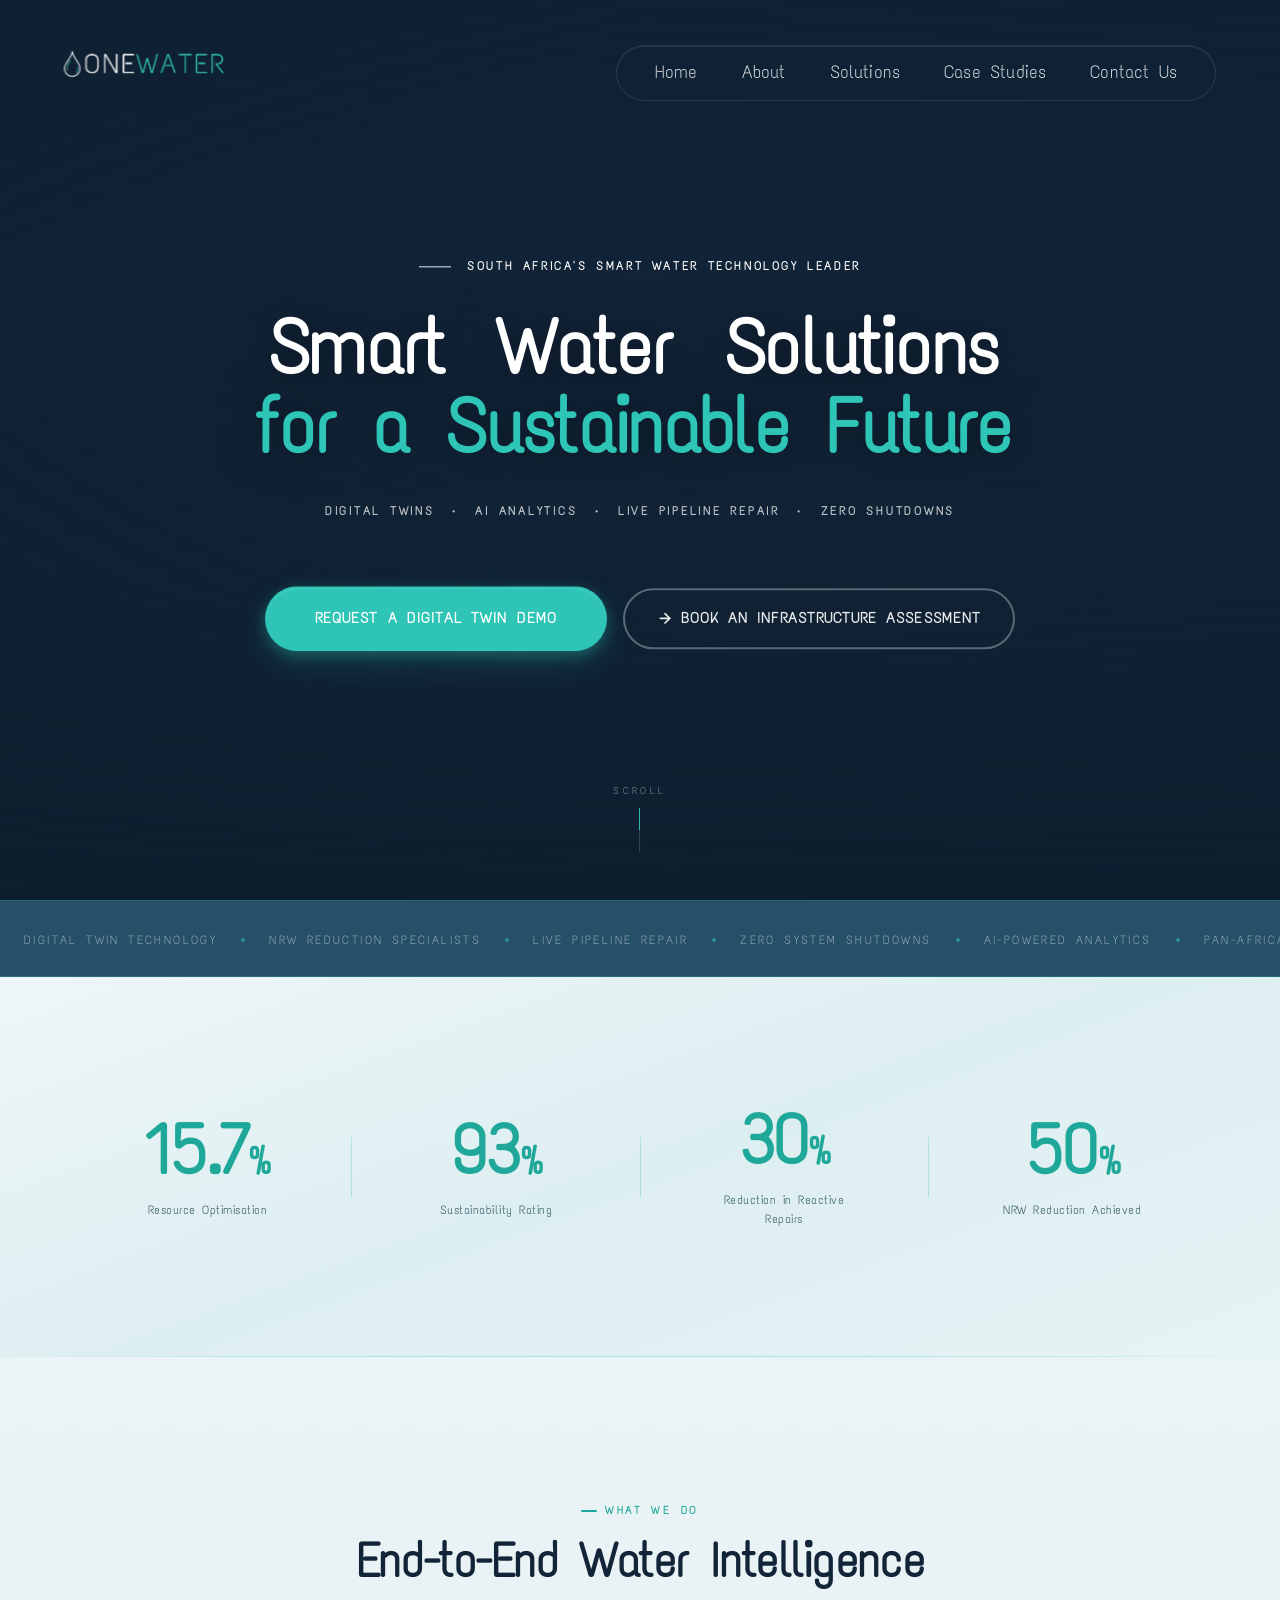
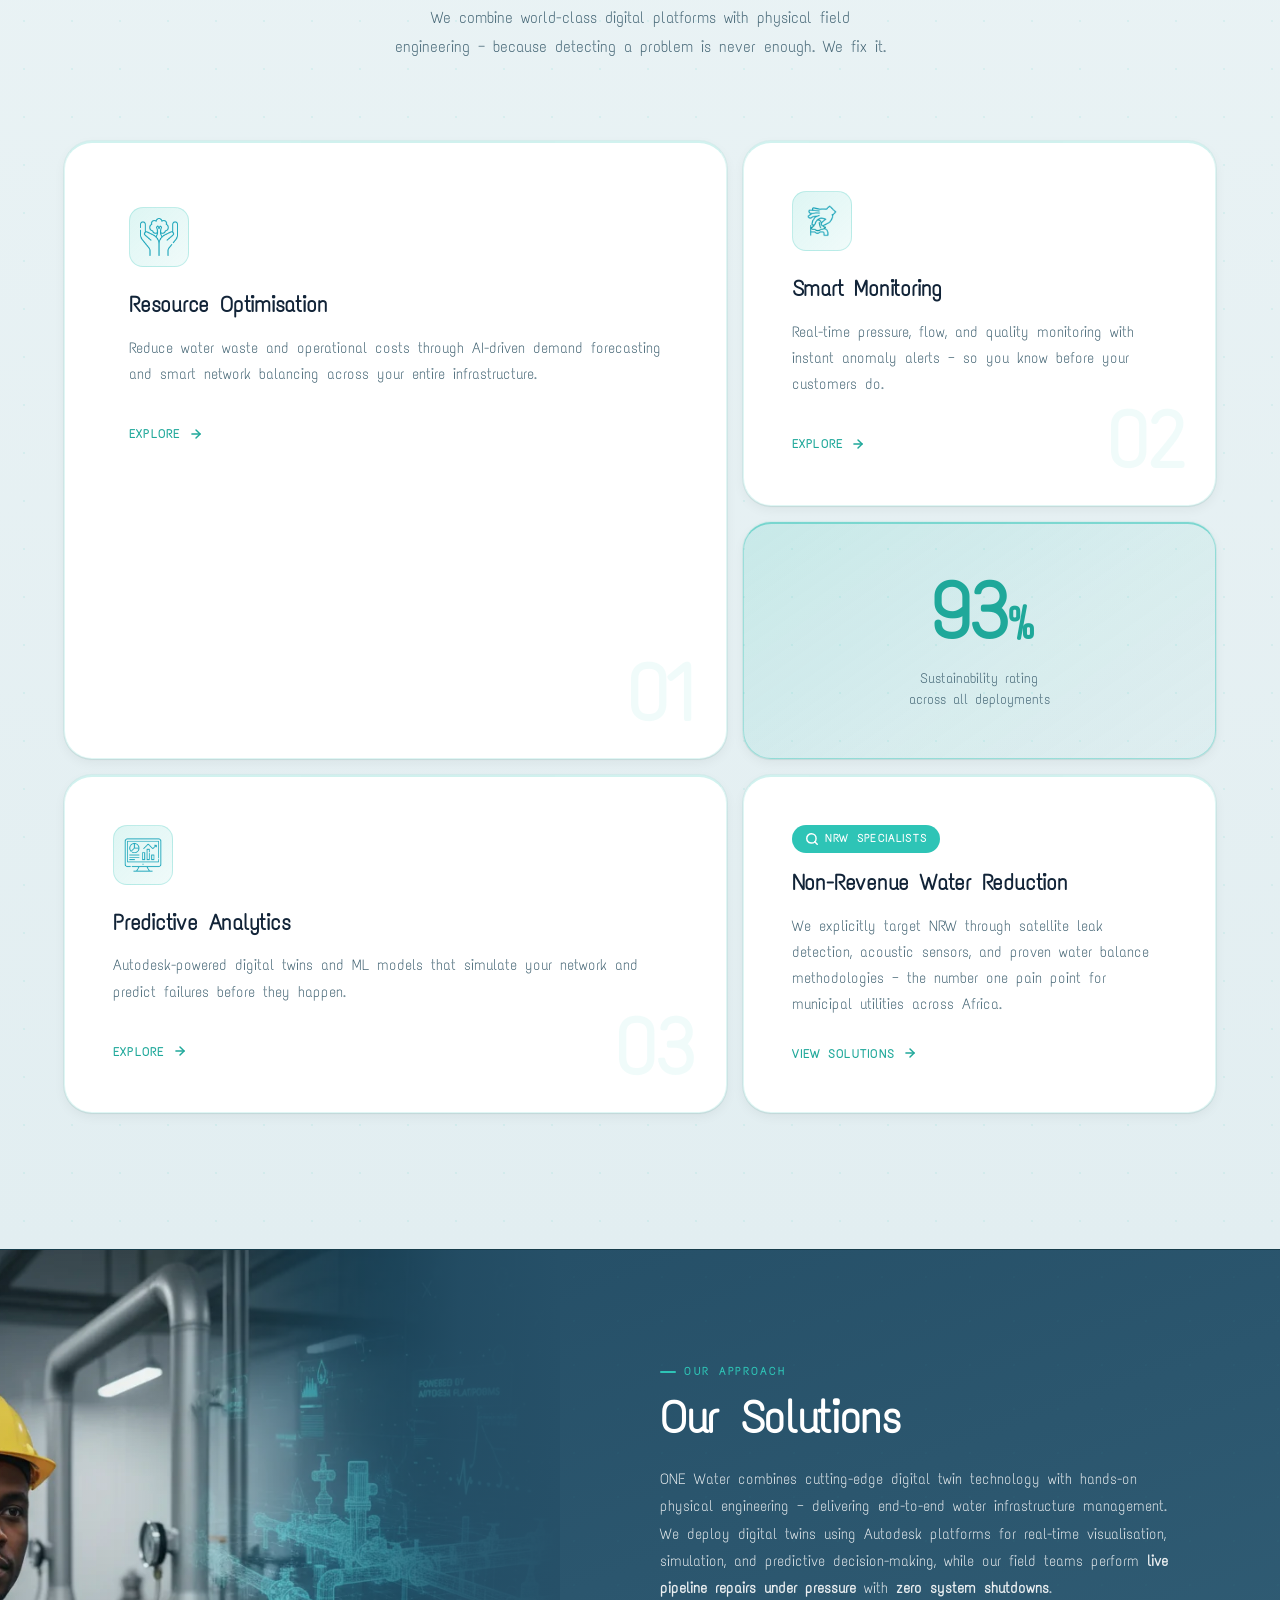
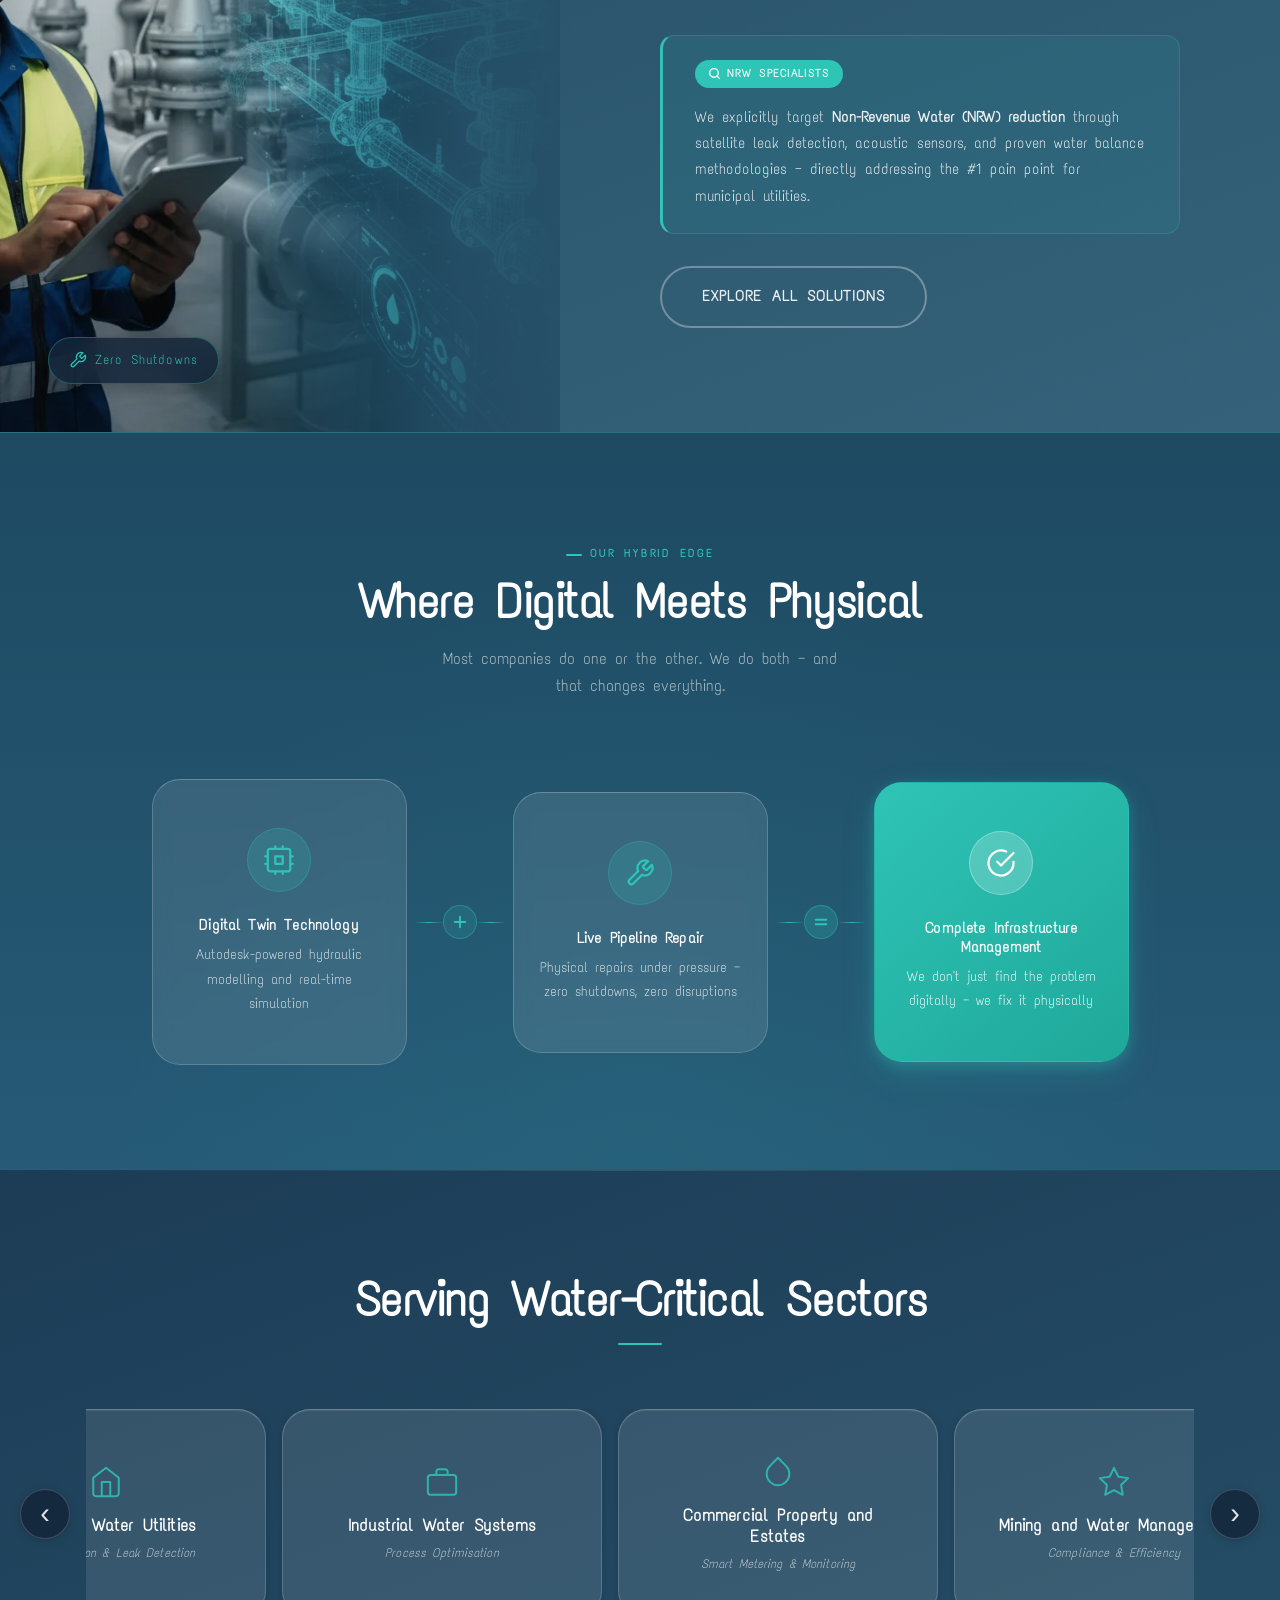
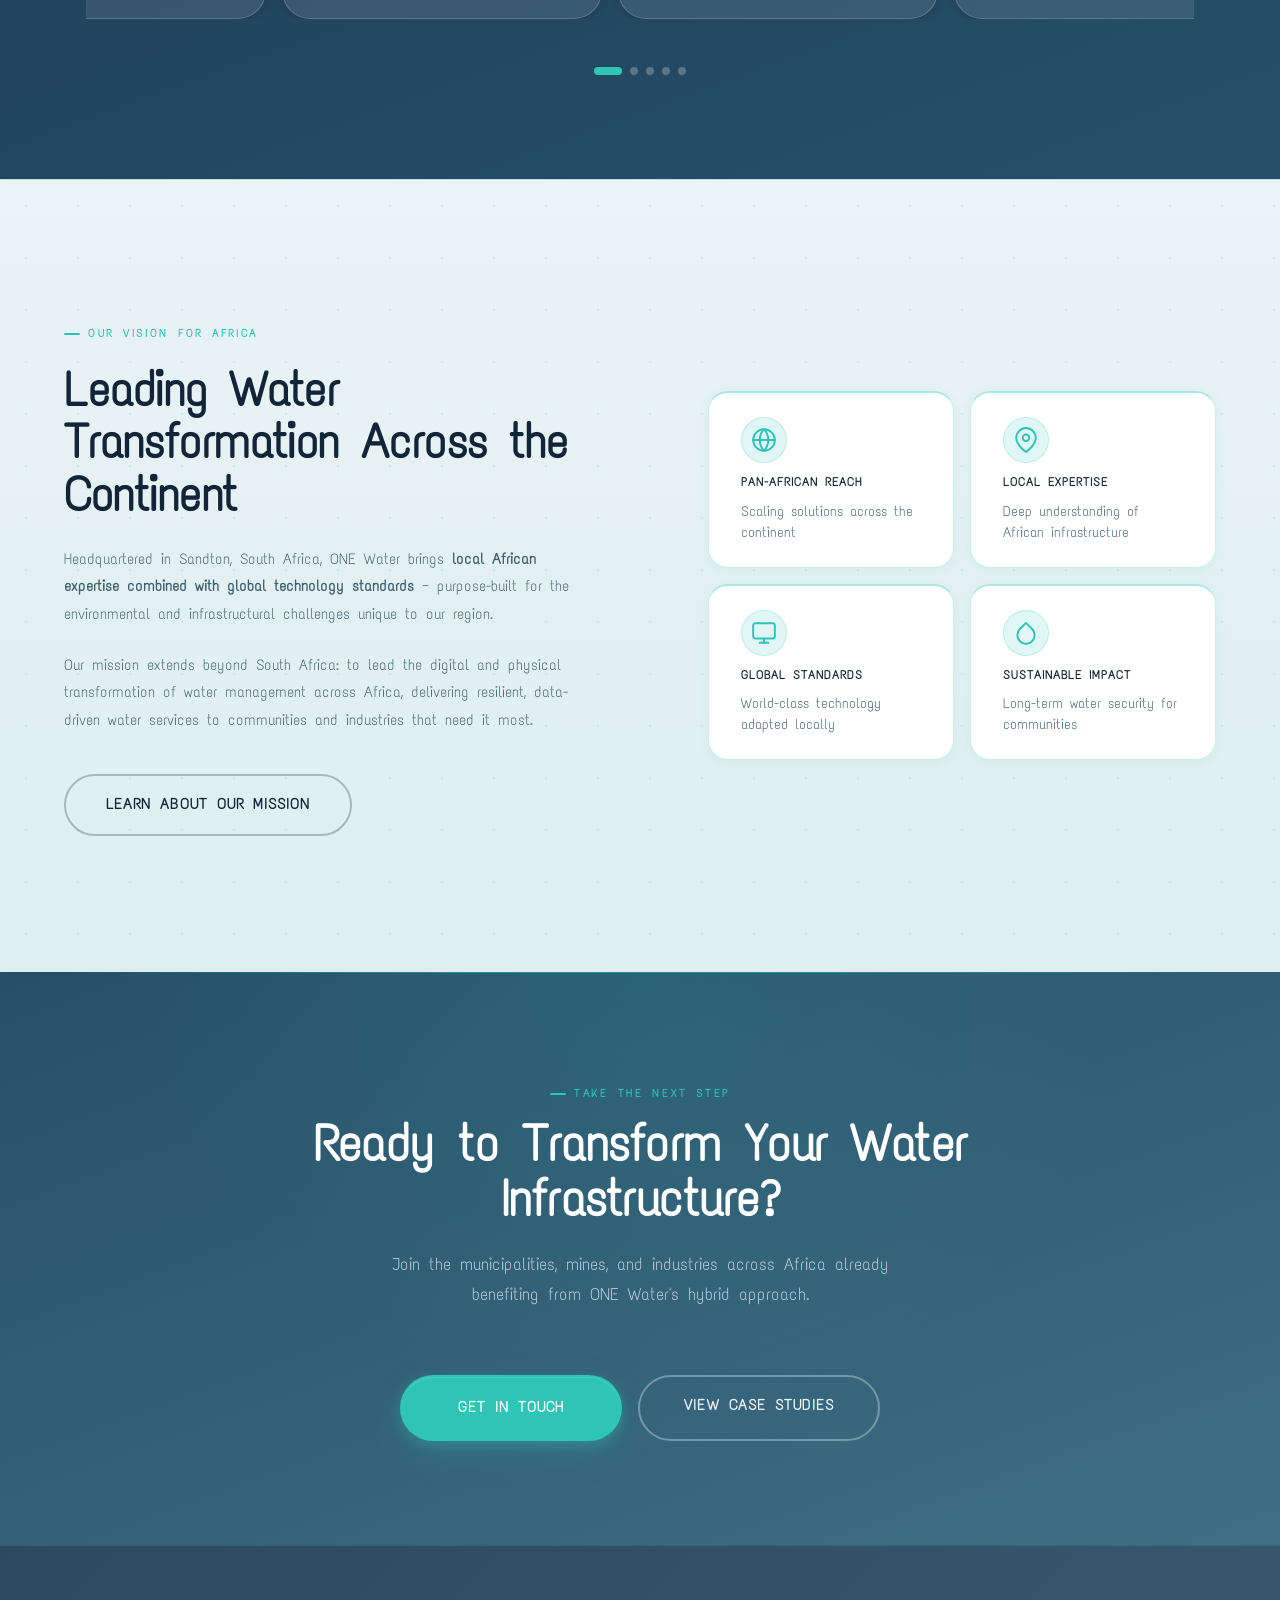
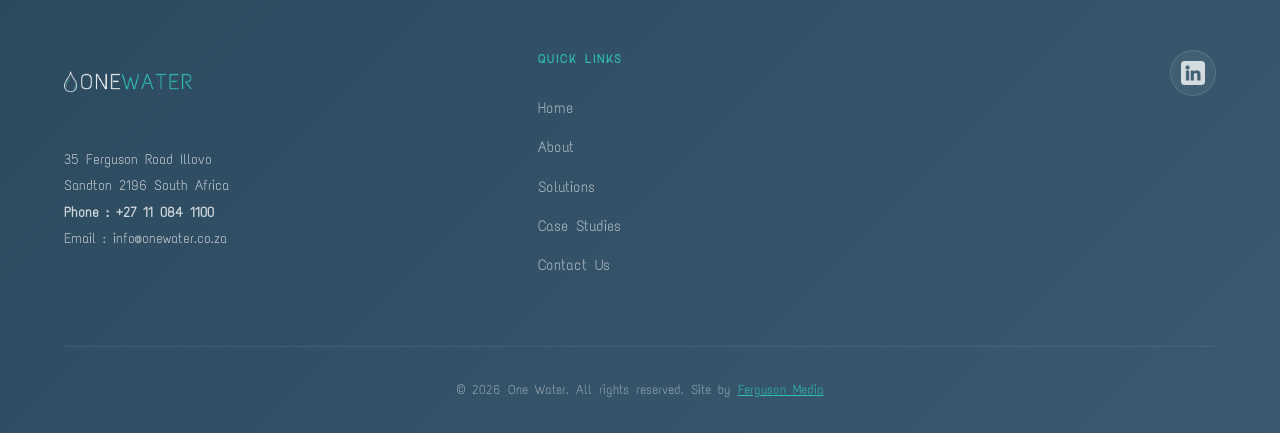
==== commit 48dc830a: "Remove remaining inline style attributes (animation timing) The 20 style="--i:N" / style="--delay:Xs" ====
--- a/index.html
+++ b/index.html
@@ -101,11 +101,11 @@
                 <span class="hero-eyebrow-text">South Africa's Smart Water Technology Leader</span>
             </div>
             <h1 class="hero-title">
-                <span class="hero-word" style="--i:0">Smart</span>
-                <span class="hero-word" style="--i:1">Water</span>
-                <span class="hero-word" style="--i:2">Solutions</span>
+                <span class="hero-word hero-word--0">Smart</span>
+                <span class="hero-word hero-word--1">Water</span>
+                <span class="hero-word hero-word--2">Solutions</span>
                 <br>
-                <span class="hero-word hero-word--teal" style="--i:3">for a Sustainable Future</span>
+                <span class="hero-word hero-word--teal hero-word--3">for a Sustainable Future</span>
             </h1>
             <p class="hero-subtitle">Digital Twins &nbsp;&middot;&nbsp; AI Analytics &nbsp;&middot;&nbsp; Live Pipeline Repair &nbsp;&middot;&nbsp; Zero Shutdowns</p>
             <div class="hero-cta-group">
@@ -164,28 +164,28 @@
     <!-- STATS BAR -->
     <section class="stats-bar">
         <div class="stats-container">
-            <div class="stat-item reveal-up" style="--delay:0s">
+            <div class="stat-item reveal-up delay-0">
                 <div class="stat-value-wrap">
                     <span class="stat-number" data-target="15.7">0</span><span class="stat-unit">%</span>
                 </div>
                 <p class="stat-desc">Resource Optimisation</p>
             </div>
             <div class="stat-divider"></div>
-            <div class="stat-item reveal-up" style="--delay:0.1s">
+            <div class="stat-item reveal-up delay-100">
                 <div class="stat-value-wrap">
                     <span class="stat-number" data-target="93">0</span><span class="stat-unit">%</span>
                 </div>
                 <p class="stat-desc">Sustainability Rating</p>
             </div>
             <div class="stat-divider"></div>
-            <div class="stat-item reveal-up" style="--delay:0.2s">
+            <div class="stat-item reveal-up delay-200">
                 <div class="stat-value-wrap">
                     <span class="stat-number" data-target="30">0</span><span class="stat-unit">%</span>
                 </div>
                 <p class="stat-desc">Reduction in Reactive Repairs</p>
             </div>
             <div class="stat-divider"></div>
-            <div class="stat-item reveal-up" style="--delay:0.3s">
+            <div class="stat-item reveal-up delay-300">
                 <div class="stat-value-wrap">
                     <span class="stat-number" data-target="50">0</span><span class="stat-unit">%</span>
                 </div>
@@ -203,7 +203,7 @@
         </div>
         <div class="bento-grid">
 
-            <div class="bento-card bento-card--large reveal-up" style="--delay:0s">
+            <div class="bento-card bento-card--large reveal-up delay-0">
                 <div class="bento-card-icon">
                     <img loading="lazy" decoding="async" src="images/hand.webp" alt="Resource Optimisation">
                 </div>
@@ -218,7 +218,7 @@
                 <div class="bento-card-number">01</div>
             </div>
 
-            <div class="bento-card reveal-up" style="--delay:0.1s">
+            <div class="bento-card reveal-up delay-100">
                 <div class="bento-card-icon">
                     <img loading="lazy" decoding="async" src="images/tap.webp" alt="Smart Monitoring">
                 </div>
@@ -233,12 +233,12 @@
                 <div class="bento-card-number">02</div>
             </div>
 
-            <div class="bento-card bento-card--accent reveal-up" style="--delay:0.15s">
+            <div class="bento-card bento-card--accent reveal-up delay-150">
                 <div class="bento-accent-stat">93<span>%</span></div>
                 <p class="bento-accent-label">Sustainability rating across all deployments</p>
             </div>
 
-            <div class="bento-card reveal-up" style="--delay:0.2s">
+            <div class="bento-card reveal-up delay-200">
                 <div class="bento-card-icon">
                     <img loading="lazy" decoding="async" src="images/analytics.webp" alt="Analytics">
                 </div>
@@ -253,7 +253,7 @@
                 <div class="bento-card-number">03</div>
             </div>
 
-            <div class="bento-card bento-card--wide reveal-up" style="--delay:0.3s">
+            <div class="bento-card bento-card--wide reveal-up delay-300">
                 <div class="bento-nrw-badge">
                     <svg width="14" height="14" viewBox="0 0 24 24" fill="none" stroke="currentColor" stroke-width="2.5" stroke-linecap="round" stroke-linejoin="round"><circle cx="11" cy="11" r="8"/><line x1="21" y1="21" x2="16.65" y2="16.65"/></svg>
                     NRW Specialists
@@ -305,7 +305,7 @@
             <p>Most companies do one or the other. We do both — and that changes everything.</p>
         </div>
         <div class="hybrid-container">
-            <div class="hybrid-item reveal-up" style="--delay:0s">
+            <div class="hybrid-item reveal-up delay-0">
                 <div class="hybrid-icon-wrap">
                     <svg width="30" height="30" viewBox="0 0 24 24" fill="none" stroke="currentColor" stroke-width="1.8" stroke-linecap="round" stroke-linejoin="round">
                         <rect x="3" y="3" width="18" height="18" rx="2"/>
@@ -317,7 +317,7 @@
                 <p>Autodesk-powered hydraulic modelling and real-time simulation</p>
             </div>
 
-            <div class="hybrid-connector reveal-up" style="--delay:0.1s">
+            <div class="hybrid-connector reveal-up delay-100">
                 <div class="hybrid-connector-line"></div>
                 <div class="hybrid-connector-node">
                     <svg width="18" height="18" viewBox="0 0 24 24" fill="none" stroke="currentColor" stroke-width="2.5" stroke-linecap="round"><line x1="12" y1="5" x2="12" y2="19"/><line x1="5" y1="12" x2="19" y2="12"/></svg>
@@ -325,7 +325,7 @@
                 <div class="hybrid-connector-line"></div>
             </div>
 
-            <div class="hybrid-item reveal-up" style="--delay:0.2s">
+            <div class="hybrid-item reveal-up delay-200">
                 <div class="hybrid-icon-wrap">
                     <svg width="30" height="30" viewBox="0 0 24 24" fill="none" stroke="currentColor" stroke-width="1.8" stroke-linecap="round" stroke-linejoin="round">
                         <path d="M14.7 6.3a1 1 0 0 0 0 1.4l1.6 1.6a1 1 0 0 0 1.4 0l3.77-3.77a6 6 0 0 1-7.94 7.94l-6.91 6.91a2.12 2.12 0 0 1-3-3l6.91-6.91a6 6 0 0 1 7.94-7.94l-3.76 3.76z"/>
@@ -335,7 +335,7 @@
                 <p>Physical repairs under pressure — zero shutdowns, zero disruptions</p>
             </div>
 
-            <div class="hybrid-connector reveal-up" style="--delay:0.3s">
+            <div class="hybrid-connector reveal-up delay-300">
                 <div class="hybrid-connector-line"></div>
                 <div class="hybrid-connector-node hybrid-connector-node--equals">
                     <svg width="18" height="18" viewBox="0 0 24 24" fill="none" stroke="currentColor" stroke-width="2.5" stroke-linecap="round"><line x1="5" y1="9" x2="19" y2="9"/><line x1="5" y1="15" x2="19" y2="15"/></svg>
@@ -343,7 +343,7 @@
                 <div class="hybrid-connector-line"></div>
             </div>
 
-            <div class="hybrid-item hybrid-result reveal-up" style="--delay:0.4s">
+            <div class="hybrid-item hybrid-result reveal-up delay-400">
                 <div class="hybrid-icon-wrap">
                     <svg width="30" height="30" viewBox="0 0 24 24" fill="none" stroke="currentColor" stroke-width="1.8" stroke-linecap="round" stroke-linejoin="round">
                         <path d="M22 11.08V12a10 10 0 1 1-5.93-9.14"/>
@@ -424,28 +424,28 @@
             </div>
             <div class="pan-africa-visual">
                 <div class="africa-stats-grid">
-                    <div class="africa-stat reveal-up" style="--delay:0s">
+                    <div class="africa-stat reveal-up delay-0">
                         <div class="africa-stat-icon-wrap">
                             <svg width="26" height="26" viewBox="0 0 24 24" fill="none" stroke="currentColor" stroke-width="1.8" stroke-linecap="round" stroke-linejoin="round"><circle cx="12" cy="12" r="10"/><line x1="2" y1="12" x2="22" y2="12"/><path d="M12 2a15.3 15.3 0 0 1 4 10 15.3 15.3 0 0 1-4 10 15.3 15.3 0 0 1-4-10 15.3 15.3 0 0 1 4-10z"/></svg>
                         </div>
                         <h4>Pan-African Reach</h4>
                         <p>Scaling solutions across the continent</p>
                     </div>
-                    <div class="africa-stat reveal-up" style="--delay:0.1s">
+                    <div class="africa-stat reveal-up delay-100">
                         <div class="africa-stat-icon-wrap">
                             <svg width="26" height="26" viewBox="0 0 24 24" fill="none" stroke="currentColor" stroke-width="1.8" stroke-linecap="round" stroke-linejoin="round"><path d="M21 10c0 7-9 13-9 13s-9-6-9-13a9 9 0 0 1 18 0z"/><circle cx="12" cy="10" r="3"/></svg>
                         </div>
                         <h4>Local Expertise</h4>
                         <p>Deep understanding of African infrastructure</p>
                     </div>
-                    <div class="africa-stat reveal-up" style="--delay:0.2s">
+                    <div class="africa-stat reveal-up delay-200">
                         <div class="africa-stat-icon-wrap">
                             <svg width="26" height="26" viewBox="0 0 24 24" fill="none" stroke="currentColor" stroke-width="1.8" stroke-linecap="round" stroke-linejoin="round"><rect x="2" y="3" width="20" height="14" rx="2"/><line x1="8" y1="21" x2="16" y2="21"/><line x1="12" y1="17" x2="12" y2="21"/></svg>
                         </div>
                         <h4>Global Standards</h4>
                         <p>World-class technology adapted locally</p>
                     </div>
-                    <div class="africa-stat reveal-up" style="--delay:0.3s">
+                    <div class="africa-stat reveal-up delay-300">
                         <div class="africa-stat-icon-wrap">
                             <svg width="26" height="26" viewBox="0 0 24 24" fill="none" stroke="currentColor" stroke-width="1.8" stroke-linecap="round" stroke-linejoin="round"><path d="M12 2.69l5.66 5.66a8 8 0 1 1-11.31 0z"/></svg>
                         </div>
--- a/css/loader.css
+++ b/css/loader.css
@@ -89,9 +89,11 @@
 .ow-ripple-1 {
     animation: owRipple 2s cubic-bezier(0.25, 0.46, 0.45, 0.94) 0s infinite;
 }
+
 .ow-ripple-1 .ow-ripple-svg {
     animation: owFade 2s linear 0s infinite;
 }
+
 .ow-ripple-1 .ow-ripple-svg circle {
     animation: owBorder 2s cubic-bezier(0.25, 0.46, 0.45, 0.94) 0s infinite;
 }
@@ -100,9 +102,11 @@
 .ow-ripple-2 {
     animation: owRipple 2s cubic-bezier(0.25, 0.46, 0.45, 0.94) 0.2s infinite;
 }
+
 .ow-ripple-2 .ow-ripple-svg {
     animation: owFade 2s linear 0.2s infinite;
 }
+
 .ow-ripple-2 .ow-ripple-svg circle {
     animation: owBorder 2s cubic-bezier(0.25, 0.46, 0.45, 0.94) 0.2s infinite;
 }
@@ -111,9 +115,11 @@
 .ow-ripple-3 {
     animation: owRipple 2s cubic-bezier(0.25, 0.46, 0.45, 0.94) 0.35s infinite;
 }
+
 .ow-ripple-3 .ow-ripple-svg {
     animation: owFade 2s linear 0.35s infinite;
 }
+
 .ow-ripple-3 .ow-ripple-svg circle {
     animation: owBorder 2s cubic-bezier(0.25, 0.46, 0.45, 0.94) 0.35s infinite;
 }
@@ -135,28 +141,39 @@
 
 /* ── Keyframes ── */
 @keyframes owDrop {
-    0%   { transform: scale3d(0.01, 0.01, 0.01) translateY(0); }
-    10%  { transform: scale3d(1, 1, 1); }
-    44%  { transform: scale3d(1, 1, 1) translateY(200px); }
+    0% { transform: scale3d(0.01, 0.01, 0.01) translateY(0); }
+
+    10% { transform: scale3d(1, 1, 1); }
+
+    44% { transform: scale3d(1, 1, 1) translateY(200px); }
+
     100% { transform: scale3d(1, 1, 1) translateY(200px); }
 }
 
 @keyframes owFade {
-    0%   { opacity: 0; }
-    42%  { opacity: 0; }
-    52%  { opacity: 1; }
-    65%  { opacity: 1; }
+    0% { opacity: 0; }
+
+    42% { opacity: 0; }
+
+    52% { opacity: 1; }
+
+    65% { opacity: 1; }
+
     100% { opacity: 0; }
 }
 
 @keyframes owRipple {
-    0%   { transform: rotateX(65deg) scale3d(0.2, 0.2, 0.2); }
-    42%  { transform: rotateX(65deg) scale3d(0.2, 0.2, 0.2); }
+    0% { transform: rotateX(65deg) scale3d(0.2, 0.2, 0.2); }
+
+    42% { transform: rotateX(65deg) scale3d(0.2, 0.2, 0.2); }
+
     100% { transform: rotateX(65deg) scale3d(0.9, 0.9, 0.9); }
 }
 
 @keyframes owBorder {
-    0%   { stroke-width: 6px; }
-    42%  { stroke-width: 6px; }
+    0% { stroke-width: 6px; }
+
+    42% { stroke-width: 6px; }
+
     100% { stroke-width: 2px; }
 }
--- a/css/index.css
+++ b/css/index.css
@@ -2,10 +2,15 @@
    ONEWATER — INDEX.CSS  |  ENTERPRISE POLISH EDITION
    ============================================================ */
 
-* { margin: 0; padding: 0; box-sizing: border-box; }
+* {
+    margin: 0;
+    padding: 0;
+    box-sizing: border-box;
+}
 
 :root {
     /* Brand colours */
+
     --teal:          #2ec4b6;
     --teal-dark:     #1fa89a;
     --teal-dim:      rgba(46,196,182,0.14);
@@ -25,6 +30,7 @@
     --w04:           rgba(255,255,255,0.06);
 
     /* SPACING SCALE — 8pt grid */
+
     --s-1:   8px;
     --s-2:  16px;
     --s-3:  24px;
@@ -34,53 +40,47 @@
     --s-7:  80px;
     --s-8: 104px;
     --s-9: 136px;
-
     --container:    1200px;
     --container-px: clamp(24px, 5%, 80px);
-
     --h1-size:   clamp(3.2rem, min(6vw, 9vh), 5.6rem);
     --h2-size:   clamp(2rem, 3.8vw, 3rem);
     --h3-size:   clamp(1.1rem, 2vw, 1.38rem);
     --body-size: 1rem;
     --small-size:0.88rem;
     --micro-size:0.74rem;
-
     --shadow-card:    0 1px 2px rgba(0,0,0,0.06), 0 4px 12px rgba(0,0,0,0.05), 0 0 0 1px rgba(46,196,182,0.08);
     --shadow-raise:   0 4px 8px rgba(0,0,0,0.07), 0 16px 40px rgba(0,0,0,0.1), 0 0 0 1px rgba(46,196,182,0.12);
     --shadow-teal:    0 4px 14px rgba(46,196,182,0.3), 0 12px 32px rgba(46,196,182,0.18);
     --shadow-teal-lg: 0 8px 24px rgba(46,196,182,0.35), 0 24px 56px rgba(46,196,182,0.22);
 
     /* GLASS — lighter, more visible */
+
     --glass-bg:           rgba(255,255,255,0.09);   /* was 0.055 */
     --glass-border:       rgba(255,255,255,0.15);   /* was 0.1 */
     --glass-border-top:   rgba(255,255,255,0.2);    /* was 0.13 */
     --glass-hover:        rgba(255,255,255,0.13);   /* was 0.085 */
     --glass-teal-bg:      rgba(46,196,182,0.1);
     --glass-teal-border:  rgba(46,196,182,0.28);
-
     --text-muted:  #3e6070;
     --text-faint:  #1e4a58;
 
     /* CONTRAST-SAFE TEXT — brighter */
+
     --w-body: rgba(255,255,255,0.9);   /* was 0.82 */
     --w-sub:  rgba(255,255,255,0.72);  /* was 0.65 */
     --w-dim:  rgba(255,255,255,0.52);  /* was 0.45 */
-
     --btn-fs: 0.95rem;
     --btn-ls: 0.07em;
-
     --lh-tight:   1.08;
     --lh-heading: 1.25;
     --lh-snug:    1.5;
     --lh-body:    1.72;
     --lh-relaxed: 1.8;
-
     --r-sm:   8px;
     --r-md:  14px;
     --r-lg:  20px;
     --r-xl:  28px;
     --r-pill:50px;
-
     --ease:        cubic-bezier(0.25, 0.46, 0.45, 0.94);
     --ease-spring: cubic-bezier(0.34, 1.56, 0.64, 1);
     --t-fast: 0.2s;
@@ -105,18 +105,95 @@
 /* ============================================================
    KEYFRAMES
    ============================================================ */
-@keyframes fadeInUp     { from { opacity:0; transform:translateY(28px) } to { opacity:1; transform:translateY(0) } }
-@keyframes fadeInDown   { from { opacity:0; transform:translateY(-20px) } to { opacity:1; transform:translateY(0) } }
-@keyframes fadeIn       { from { opacity:0 } to { opacity:1 } }
-@keyframes slideLeft    { from { opacity:0; transform:translateX(-40px) } to { opacity:1; transform:translateX(0) } }
-@keyframes slideRight   { from { opacity:0; transform:translateX(40px) } to { opacity:1; transform:translateX(0) } }
-@keyframes scaleIn      { from { opacity:0; transform:scale(0.88) } to { opacity:1; transform:scale(1) } }
-@keyframes wordReveal   { from { opacity:0; transform:translateY(40px) } to { opacity:1; transform:translateY(0) } }
-@keyframes marqueeScroll{ from { transform:translateX(0) } to { transform:translateX(-50%) } }
-@keyframes scrollBounce { 0%,100%{transform:translateY(0);opacity:1} 50%{transform:translateY(10px);opacity:0.4} }
-@keyframes glowPulse    { 0%,100%{box-shadow:0 0 20px var(--teal-glow)} 50%{box-shadow:0 0 40px rgba(46,196,182,0.5)} }
-@keyframes connectorGlow{ 0%,100%{opacity:0.5} 50%{opacity:1} }
-@keyframes float        { 0%,100%{transform:translateY(0)} 50%{transform:translateY(-18px)} }
+@keyframes fadeInUp { from {
+     opacity:0;
+     transform:translateY(28px);
+ }
+
+ to {
+     opacity:1;
+     transform:translateY(0);
+ } }
+
+@keyframes fadeInDown { from {
+     opacity:0;
+     transform:translateY(-20px);
+ }
+
+ to {
+     opacity:1;
+     transform:translateY(0);
+ } }
+
+@keyframes fadeIn { from { opacity:0 }
+
+ to { opacity:1 } }
+
+@keyframes slideLeft { from {
+     opacity:0;
+     transform:translateX(-40px);
+ }
+
+ to {
+     opacity:1;
+     transform:translateX(0);
+ } }
+
+@keyframes slideRight { from {
+     opacity:0;
+     transform:translateX(40px);
+ }
+
+ to {
+     opacity:1;
+     transform:translateX(0);
+ } }
+
+@keyframes scaleIn { from {
+     opacity:0;
+     transform:scale(0.88);
+ }
+
+ to {
+     opacity:1;
+     transform:scale(1);
+ } }
+
+@keyframes wordReveal { from {
+     opacity:0;
+     transform:translateY(40px);
+ }
+
+ to {
+     opacity:1;
+     transform:translateY(0);
+ } }
+
+@keyframes marqueeScroll { from { transform:translateX(0) }
+
+ to { transform:translateX(-50%) } }
+
+@keyframes scrollBounce { 0%,100% {
+     transform:translateY(0);
+     opacity:1;
+ }
+
+ 50% {
+     transform:translateY(10px);
+     opacity:0.4;
+ } }
+
+@keyframes glowPulse { 0%,100% {box-shadow:0 0 20px var(--teal-glow)}
+
+ 50% {box-shadow:0 0 40px rgba(46,196,182,0.5)} }
+
+@keyframes connectorGlow { 0%,100% {opacity:0.5}
+
+ 50% {opacity:1} }
+
+@keyframes float { 0%,100% {transform:translateY(0)}
+
+ 50% {transform:translateY(-18px)} }
 
 
 /* ============================================================
@@ -126,19 +203,38 @@
     opacity: 0;
     transition: opacity var(--t-slow) var(--ease), transform var(--t-slow) var(--ease);
 }
-.reveal-up   { transform: translateY(32px); }
+
+.reveal-up { transform: translateY(32px); }
+
 .reveal-left { transform: translateX(-32px); }
+
 .reveal-up.in-view, .reveal-left.in-view {
     opacity: 1;
     transform: translateY(0) translateX(0);
-    transition-delay: var(--delay, 0s);
-}
+}
+
+.delay-0.in-view   { transition-delay: 0s; }
+
+.delay-100.in-view { transition-delay: 0.1s; }
+
+.delay-150.in-view { transition-delay: 0.15s; }
+
+.delay-200.in-view { transition-delay: 0.2s; }
+
+.delay-300.in-view { transition-delay: 0.3s; }
+
+.delay-400.in-view { transition-delay: 0.4s; }
+
 .reveal-up-delay {
     opacity: 0;
     transform: translateY(22px);
     transition: opacity var(--t-slow) var(--ease) 0.28s, transform var(--t-slow) var(--ease) 0.28s;
 }
-.reveal-up-delay.in-view { opacity: 1; transform: none; }
+
+.reveal-up-delay.in-view {
+    opacity: 1;
+    transform: none;
+}
 
 
 /* ============================================================
@@ -156,6 +252,7 @@
     margin-bottom: var(--s-2);
     line-height: 1;
 }
+
 .eyebrow::before {
     content: '';
     display: block;
@@ -164,6 +261,7 @@
     border-radius: 2px;
     flex-shrink: 0;
 }
+
 .eyebrow.light { color: var(--teal); }
 
 
@@ -187,6 +285,7 @@
     border-bottom: 1px solid transparent;
     animation: fadeInDown 0.5s var(--ease);
 }
+
 .main-header.scrolled {
     background: rgba(18,36,56,0.92);   /* lighter than before */
     backdrop-filter: blur(20px) saturate(1.4);
@@ -195,11 +294,16 @@
     border-color: rgba(255,255,255,0.1);
     box-shadow: 0 1px 0 rgba(255,255,255,0.06), 0 4px 24px rgba(0,0,0,0.25);
 }
+
 .brand img {
     height: 90px; width: auto;
     transition: transform var(--t-base) var(--ease), opacity var(--t-base) var(--ease);
 }
-.brand img:hover { transform: scale(1.03); opacity: 0.9; }
+
+.brand img:hover {
+    transform: scale(1.03);
+    opacity: 0.9;
+}
 
 .hamburger {
     display: none;
@@ -208,7 +312,14 @@
     width: 28px; height: 20px;
     background: transparent; border: none; cursor: pointer; padding: 0;
 }
-.hamburger-line { height: 2px; width: 100%; background: white; border-radius: 2px; transition: all var(--t-base) var(--ease); }
+
+.hamburger-line {
+    height: 2px;
+    width: 100%;
+    background: white;
+    border-radius: 2px;
+    transition: all var(--t-base) var(--ease);
+}
 
 .nav-menu {
     display: flex;
@@ -220,6 +331,7 @@
     border: 1px solid rgba(255,255,255,0.1);
     box-shadow: inset 0 1px 0 rgba(255,255,255,0.08);
 }
+
 .nav-menu a {
     color: rgba(255,255,255,0.88);
     text-decoration: none;
@@ -231,6 +343,7 @@
     letter-spacing: 0.01em;
     white-space: nowrap;
 }
+
 .nav-menu a::after {
     content: '';
     position: absolute;
@@ -239,7 +352,9 @@
     background: var(--teal);
     transition: width var(--t-base) var(--ease);
 }
+
 .nav-menu a:hover { color: var(--teal); }
+
 .nav-menu a:hover::after { width: 100%; }
 
 .mobile-sidebar {
@@ -254,11 +369,33 @@
     box-shadow: -8px 0 40px rgba(0,0,0,0.5);
     border-left: 1px solid rgba(255,255,255,0.08);
 }
+
 .mobile-sidebar.active { right: 0; }
-.sidebar-header { display:flex; justify-content:flex-end; margin-bottom:var(--s-4); }
-.close-btn { background:none; border:none; font-size:2rem; color:white; cursor:pointer; padding:var(--s-1) var(--s-2); transition:transform var(--t-base) var(--ease); }
+
+.sidebar-header {
+    display:flex;
+    justify-content:flex-end;
+    margin-bottom:var(--s-4);
+}
+
+.close-btn {
+    background:none;
+    border:none;
+    font-size:2rem;
+    color:white;
+    cursor:pointer;
+    padding:var(--s-1) var(--s-2);
+    transition:transform var(--t-base) var(--ease);
+}
+
 .close-btn:hover { transform: rotate(90deg); }
-.sidebar-nav { display:flex; flex-direction:column; gap:var(--s-2); }
+
+.sidebar-nav {
+    display:flex;
+    flex-direction:column;
+    gap:var(--s-2);
+}
+
 .sidebar-nav a {
     display:flex; align-items:center; gap:var(--s-2);
     color:rgba(255,255,255,0.88); text-decoration:none;
@@ -266,14 +403,32 @@
     transition:all var(--t-base) var(--ease); font-size:1.05rem;
     transform:translateX(-20px); opacity:0;
 }
+
 .mobile-sidebar.active .sidebar-nav a { animation: slideRight 0.3s var(--ease) forwards; }
+
 .mobile-sidebar.active .sidebar-nav a:nth-child(1) { animation-delay:0.05s }
+
 .mobile-sidebar.active .sidebar-nav a:nth-child(2) { animation-delay:0.10s }
+
 .mobile-sidebar.active .sidebar-nav a:nth-child(3) { animation-delay:0.15s }
+
 .mobile-sidebar.active .sidebar-nav a:nth-child(4) { animation-delay:0.20s }
+
 .mobile-sidebar.active .sidebar-nav a:nth-child(5) { animation-delay:0.25s }
-.sidebar-nav a:hover { background:var(--w08); color:var(--teal); padding-left:22px; }
-.sidebar-nav img { width:22px; height:22px; object-fit:contain; filter:brightness(0) invert(1); opacity:0.7; }
+
+.sidebar-nav a:hover {
+    background:var(--w08);
+    color:var(--teal);
+    padding-left:22px;
+}
+
+.sidebar-nav img {
+    width:22px;
+    height:22px;
+    object-fit:contain;
+    filter:brightness(0) invert(1);
+    opacity:0.7;
+}
 
 
 /* ============================================================
@@ -285,6 +440,7 @@
     overflow: hidden;
     display: flex; align-items: center; justify-content: center;
 }
+
 .hero-bg {
     position: absolute; inset: 0;
     width: 100%; height: 100%;
@@ -322,8 +478,22 @@
     margin-bottom: var(--s-4);
     animation: fadeIn 0.7s var(--ease) 0.1s both;
 }
-.hero-eyebrow-line { display:block; width:32px; height:1px; background:var(--white); opacity:0.9; }
-.hero-eyebrow-text { font-size:var(--micro-size); letter-spacing:0.22em; text-transform:uppercase; color:var(--white); font-weight:700; }
+
+.hero-eyebrow-line {
+    display:block;
+    width:32px;
+    height:1px;
+    background:var(--white);
+    opacity:0.9;
+}
+
+.hero-eyebrow-text {
+    font-size:var(--micro-size);
+    letter-spacing:0.22em;
+    text-transform:uppercase;
+    color:var(--white);
+    font-weight:700;
+}
 
 .hero-title {
     font-size: var(--h1-size);
@@ -333,14 +503,23 @@
     letter-spacing: -0.03em;
     text-shadow: 0 2px 40px rgba(0,0,0,0.5);
 }
+
 .hero-word {
     display: inline-block; opacity: 0;
     transform: translateY(40px);
     animation: wordReveal 0.65s var(--ease) forwards;
-    animation-delay: calc(0.18s + var(--i) * 0.11s);
     margin-right: 0.2em;
 }
+
 .hero-word--teal { color: var(--teal); }
+
+.hero-word--0 { animation-delay: 0.18s; }
+
+.hero-word--1 { animation-delay: 0.29s; }
+
+.hero-word--2 { animation-delay: 0.40s; }
+
+.hero-word--3 { animation-delay: 0.51s; }
 
 .hero-subtitle {
     font-size: 0.78rem;
@@ -376,6 +555,7 @@
                 box-shadow var(--t-base) var(--ease);
     box-shadow: var(--shadow-teal), inset 0 1px 0 rgba(255,255,255,0.15);
 }
+
 .hero-cta-primary:hover {
     background: var(--teal-dark);
     transform: translateY(-3px);
@@ -397,13 +577,19 @@
     text-transform: uppercase;
     transition: all var(--t-base) var(--ease);
 }
-.hero-cta-secondary svg { transition: transform var(--t-base) var(--ease); flex-shrink: 0; }
+
+.hero-cta-secondary svg {
+    transition: transform var(--t-base) var(--ease);
+    flex-shrink: 0;
+}
+
 .hero-cta-secondary:hover {
     background: rgba(255,255,255,0.09);
     border-color: rgba(255,255,255,0.6);
     color: white;
     transform: translateY(-3px);
 }
+
 .hero-cta-secondary:hover svg { transform: translateX(5px); }
 
 .hero-scroll-indicator {
@@ -415,9 +601,31 @@
     opacity: 0;
     animation: fadeIn 0.7s var(--ease) 1.5s forwards;
 }
-.scroll-label { font-size: 0.62rem; letter-spacing: 0.35em; text-transform: uppercase; color: var(--w-dim); }
-.scroll-track { width:1px; height:44px; background:rgba(255,255,255,0.18); position:relative; overflow:hidden; }
-.scroll-thumb { position:absolute; top:0; left:0; width:1px; height:22px; background:var(--teal); animation:scrollBounce 2.2s ease-in-out infinite; }
+
+.scroll-label {
+    font-size: 0.62rem;
+    letter-spacing: 0.35em;
+    text-transform: uppercase;
+    color: var(--w-dim);
+}
+
+.scroll-track {
+    width:1px;
+    height:44px;
+    background:rgba(255,255,255,0.18);
+    position:relative;
+    overflow:hidden;
+}
+
+.scroll-thumb {
+    position:absolute;
+    top:0;
+    left:0;
+    width:1px;
+    height:22px;
+    background:var(--teal);
+    animation:scrollBounce 2.2s ease-in-out infinite;
+}
 
 @media (max-height: 700px) {
     .hero-scroll-indicator { display: none; }
@@ -435,10 +643,33 @@
     overflow: hidden;
     white-space: nowrap;
 }
-.marquee-track { display:inline-flex; align-items:center; animation:marqueeScroll 32s linear infinite; }
-.marquee-item { font-size:0.75rem; letter-spacing:0.2em; text-transform:uppercase; color:var(--w-dim); padding:0 24px; white-space:nowrap; transition:color var(--t-base) var(--ease); }
+
+.marquee-track {
+    display:inline-flex;
+    align-items:center;
+    animation:marqueeScroll 32s linear infinite;
+}
+
+.marquee-item {
+    font-size:0.75rem;
+    letter-spacing:0.2em;
+    text-transform:uppercase;
+    color:var(--w-dim);
+    padding:0 24px;
+    white-space:nowrap;
+    transition:color var(--t-base) var(--ease);
+}
+
 .marquee-item:hover { color: var(--teal); }
-.marquee-dot { width:4px; height:4px; border-radius:50%; background:var(--teal); flex-shrink:0; opacity:0.55; }
+
+.marquee-dot {
+    width:4px;
+    height:4px;
+    border-radius:50%;
+    background:var(--teal);
+    flex-shrink:0;
+    opacity:0.55;
+}
 
 
 /* ============================================================
@@ -449,17 +680,33 @@
     padding: var(--s-8) var(--container-px);
     position: relative;
 }
+
 .stats-bar::after {
     content: '';
     position: absolute; bottom:0; left:0; right:0; height:1px;
     background: linear-gradient(90deg, transparent 0%, rgba(46,196,182,0.3) 30%, rgba(46,196,182,0.3) 70%, transparent 100%);
 }
+
 .stats-container {
     display: flex; justify-content: center; align-items: center;
     max-width: var(--container); margin: 0 auto; flex-wrap: wrap;
 }
-.stat-item { text-align:center; flex:1; min-width:180px; padding:var(--s-3) var(--s-4); }
-.stat-value-wrap { display:flex; align-items:baseline; justify-content:center; gap:1px; margin-bottom:var(--s-1); }
+
+.stat-item {
+    text-align:center;
+    flex:1;
+    min-width:180px;
+    padding:var(--s-3) var(--s-4);
+}
+
+.stat-value-wrap {
+    display:flex;
+    align-items:baseline;
+    justify-content:center;
+    gap:1px;
+    margin-bottom:var(--s-1);
+}
+
 .stat-number {
     font-size: 4.4rem;
     font-weight: 700;
@@ -467,7 +714,14 @@
     line-height: 1;
     letter-spacing: -0.04em;
 }
-.stat-unit   { font-size: 2.4rem; color: var(--teal-dark); font-weight: 700; letter-spacing: -0.03em; }
+
+.stat-unit {
+    font-size: 2.4rem;
+    color: var(--teal-dark);
+    font-weight: 700;
+    letter-spacing: -0.03em;
+}
+
 .stat-desc {
     font-size: 0.78rem;
     color: var(--text-faint);
@@ -477,7 +731,13 @@
     max-width: 160px;
     margin: 0 auto;
 }
-.stat-divider { width:1px; height:60px; background:rgba(46,196,182,0.28); flex-shrink:0; }
+
+.stat-divider {
+    width:1px;
+    height:60px;
+    background:rgba(46,196,182,0.28);
+    flex-shrink:0;
+}
 
 
 /* ============================================================
@@ -488,6 +748,7 @@
     padding: var(--s-9) var(--container-px);
     position: relative; overflow: hidden;
 }
+
 .bento-section::before {
     content: '';
     position: absolute; inset: 0;
@@ -495,13 +756,16 @@
     background-size: 48px 48px;
     pointer-events: none; opacity: 0.7;
 }
-.bento-section .eyebrow          { color: var(--teal-dark); }
-.bento-section .eyebrow::before  { background: var(--teal-dark); }
+
+.bento-section .eyebrow { color: var(--teal-dark); }
+
+.bento-section .eyebrow::before { background: var(--teal-dark); }
 
 .bento-header {
     max-width: 600px; margin: 0 auto var(--s-7);
     text-align: center; position: relative; z-index: 1;
 }
+
 .bento-header h2 {
     font-size: var(--h2-size);
     font-weight: 700;
@@ -510,7 +774,14 @@
     letter-spacing: -0.03em;
     line-height: 1.15;
 }
-.bento-header p { font-size:var(--body-size); color:var(--text-muted); line-height:var(--lh-relaxed); max-width:500px; margin:0 auto; }
+
+.bento-header p {
+    font-size:var(--body-size);
+    color:var(--text-muted);
+    line-height:var(--lh-relaxed);
+    max-width:500px;
+    margin:0 auto;
+}
 
 .bento-grid {
     display: grid;
@@ -535,6 +806,7 @@
     display: flex; flex-direction: column;
     box-shadow: var(--shadow-card);
 }
+
 .bento-card::before {
     content: ''; position: absolute; top:0; left:0; width:100%; height:2px;
     background: linear-gradient(90deg, var(--teal), var(--teal-dark));
@@ -543,6 +815,7 @@
     border-radius: 2px 2px 0 0;
     z-index: 1;
 }
+
 .bento-card:hover {
     border-color: rgba(46,196,182,0.28);
     border-top-color: transparent;
@@ -550,10 +823,20 @@
     transform: translateY(-6px);
     box-shadow: var(--shadow-raise);
 }
+
 .bento-card:hover::before { transform: scaleX(1); }
 
-.bento-card--large     { grid-column:1; grid-row:1/3; padding:var(--s-6); }
-.bento-grid .bento-card:nth-child(2) { grid-column:2; grid-row:1; }
+.bento-card--large {
+    grid-column:1;
+    grid-row:1/3;
+    padding:var(--s-6);
+}
+
+.bento-grid .bento-card:nth-child(2) {
+    grid-column:2;
+    grid-row:1;
+}
+
 .bento-card--accent {
     grid-column:2; grid-row:2;
     justify-content:center; align-items:center;
@@ -561,8 +844,16 @@
     border: 1px solid rgba(46,196,182,0.35);
     border-top: 2px solid rgba(46,196,182,0.55);
 }
-.bento-grid .bento-card:nth-child(4) { grid-column:1; grid-row:3; }
-.bento-card--wide      { grid-column:2; grid-row:3; }
+
+.bento-grid .bento-card:nth-child(4) {
+    grid-column:1;
+    grid-row:3;
+}
+
+.bento-card--wide {
+    grid-column:2;
+    grid-row:3;
+}
 
 .bento-card-icon {
     width:60px; height:60px; border-radius:var(--r-md);
@@ -572,8 +863,18 @@
     margin-bottom:var(--s-3);
     transition:all var(--t-base) var(--ease); flex-shrink:0;
 }
-.bento-card:hover .bento-card-icon { background:rgba(46,196,182,0.22); border-color:rgba(46,196,182,0.48); }
-.bento-card-icon img { width:38px; height:38px; object-fit:contain; filter:invert(55%) sepia(80%) saturate(400%) hue-rotate(140deg) brightness(85%); }
+
+.bento-card:hover .bento-card-icon {
+    background:rgba(46,196,182,0.22);
+    border-color:rgba(46,196,182,0.48);
+}
+
+.bento-card-icon img {
+    width:38px;
+    height:38px;
+    object-fit:contain;
+    filter:invert(55%) sepia(80%) saturate(400%) hue-rotate(140deg) brightness(85%);
+}
 
 .bento-card-body h3 {
     font-size: var(--h3-size);
@@ -583,6 +884,7 @@
     line-height: var(--lh-heading);
     letter-spacing: -0.01em;
 }
+
 .bento-card-body p {
     font-size: 0.95rem;
     color: var(--text-muted);
@@ -596,7 +898,11 @@
     text-transform:uppercase; text-decoration:none; font-weight:700;
     margin-top:auto; transition:gap var(--t-base) var(--ease), color var(--t-fast) var(--ease);
 }
-.bento-link:hover { gap:14px; color:var(--teal); }
+
+.bento-link:hover {
+    gap:14px;
+    color:var(--teal);
+}
 
 .bento-card-number {
     position:absolute; bottom:var(--s-3); right:var(--s-4);
@@ -605,6 +911,7 @@
     pointer-events:none; user-select:none;
     transition:color var(--t-base) var(--ease);
 }
+
 .bento-card:hover .bento-card-number { color:rgba(46,196,182,0.13); }
 
 .bento-accent-stat {
@@ -616,7 +923,9 @@
     text-align: center;
     letter-spacing: -0.05em;
 }
+
 .bento-accent-stat span { font-size: 2.8rem; }
+
 .bento-accent-label {
     font-size: var(--small-size);
     color: var(--text-muted);
@@ -625,7 +934,22 @@
     max-width: 160px;
 }
 
-.bento-nrw-badge { display:inline-flex; align-items:center; gap:6px; background:var(--teal); color:white; font-size:0.68rem; font-weight:700; letter-spacing:0.12em; text-transform:uppercase; padding:5px 13px; border-radius:var(--r-pill); margin-bottom:var(--s-2); width:fit-content; }
+.bento-nrw-badge {
+    display:inline-flex;
+    align-items:center;
+    gap:6px;
+    background:var(--teal);
+    color:white;
+    font-size:0.68rem;
+    font-weight:700;
+    letter-spacing:0.12em;
+    text-transform:uppercase;
+    padding:5px 13px;
+    border-radius:var(--r-pill);
+    margin-bottom:var(--s-2);
+    width:fit-content;
+}
+
 .bento-card--wide h3 {
     font-size: var(--h3-size);
     font-weight: 600;
@@ -634,12 +958,14 @@
     letter-spacing: -0.01em;
     line-height: var(--lh-heading);
 }
+
 .bento-card--wide p {
     font-size: 0.95rem;
     color: var(--text-muted);
     line-height: var(--lh-body);
     margin-bottom: var(--s-3);
 }
+
 .bento-card--wide .bento-link { color: var(--teal-dark); }
 
 
@@ -652,13 +978,28 @@
     position: relative; overflow: hidden;
     border-top: 1px solid rgba(46,196,182,0.15);
 }
-.solutions-image-side { flex:1; position:relative; overflow:hidden; }
-.solutions-image-side img { width:100%; height:100%; object-fit:cover; display:block; transition:transform 0.8s var(--ease); }
+
+.solutions-image-side {
+    flex:1;
+    position:relative;
+    overflow:hidden;
+}
+
+.solutions-image-side img {
+    width:100%;
+    height:100%;
+    object-fit:cover;
+    display:block;
+    transition:transform 0.8s var(--ease);
+}
+
 .solutions-hero:hover .solutions-image-side img { transform: scale(1.03); }
+
 .solutions-image-side::after {
     content: ''; position:absolute; inset:0;
     background: linear-gradient(to right, rgba(13,30,46,0.08) 0%, rgba(13,30,46,0.0) 30%, rgba(38,80,104,0.9) 82%, rgba(38,80,104,1) 100%);
 }
+
 .solutions-image-badge {
     position:absolute; bottom:var(--s-5); left:var(--s-5); z-index:2;
     display:inline-flex; align-items:center; gap:var(--s-1);
@@ -668,6 +1009,7 @@
     animation:glowPulse 3.5s ease-in-out infinite;
     box-shadow:0 4px 20px rgba(0,0,0,0.25);
 }
+
 .solutions-content-side {
     flex:1;
     background:linear-gradient(160deg, var(--navy-4) 0%, var(--navy-5) 100%);   /* lighter */
@@ -675,13 +1017,20 @@
     padding:var(--s-8) var(--s-7);
     color:white; position:relative; overflow:hidden;
 }
+
 .solutions-content-side::before {
     content:''; position:absolute; top:-50%; right:-50%; width:200%; height:200%;
     background:radial-gradient(circle, rgba(46,196,182,0.03) 1px, transparent 1px);
     background-size:44px 44px;
     animation:float 32s ease-in-out infinite; pointer-events:none;
 }
-.solutions-wrapper { max-width:520px; position:relative; z-index:1; }
+
+.solutions-wrapper {
+    max-width:520px;
+    position:relative;
+    z-index:1;
+}
+
 .solutions-title {
     font-size: clamp(2rem, 3.5vw, 3.2rem);
     font-weight: 700;
@@ -692,13 +1041,16 @@
     opacity: 0;
     transform: translateX(-36px);
 }
+
 .solutions-title.in-view { animation: slideLeft 0.55s var(--ease) forwards; }
+
 .solutions-description {
     font-size: 0.95rem;
     line-height: var(--lh-relaxed);
     margin-bottom: var(--s-4);
     color: var(--w-body);
 }
+
 .nrw-callout {
     background: rgba(46,196,182,0.09);
     border: 1px solid rgba(46,196,182,0.26);
@@ -707,14 +1059,34 @@
     padding: var(--s-3) var(--s-4);
     margin-bottom: var(--s-4);
 }
-.nrw-badge { display:inline-flex; align-items:center; gap:6px; background:var(--teal); color:white; font-size:0.68rem; font-weight:700; letter-spacing:0.12em; text-transform:uppercase; padding:5px 13px; border-radius:var(--r-pill); margin-bottom:var(--s-2); }
-.nrw-badge svg { stroke:white; flex-shrink:0; }
+
+.nrw-badge {
+    display:inline-flex;
+    align-items:center;
+    gap:6px;
+    background:var(--teal);
+    color:white;
+    font-size:0.68rem;
+    font-weight:700;
+    letter-spacing:0.12em;
+    text-transform:uppercase;
+    padding:5px 13px;
+    border-radius:var(--r-pill);
+    margin-bottom:var(--s-2);
+}
+
+.nrw-badge svg {
+    stroke:white;
+    flex-shrink:0;
+}
+
 .solutions-wrapper .nrw-callout p {
     font-size: 0.95rem;
     color: var(--w-body);
     line-height: var(--lh-body);
     margin: 0;
 }
+
 .solutions-explore-btn {
     display: inline-block;
     padding: 16px 40px;
@@ -730,6 +1102,7 @@
     text-decoration: none;
     font-family: 'Text Me One', sans-serif;
 }
+
 .solutions-explore-btn:hover {
     background: rgba(46,196,182,0.12);
     border-color: var(--teal);
@@ -749,12 +1122,20 @@
     border-bottom: 1px solid rgba(46,196,182,0.2);
     position: relative; overflow: hidden;
 }
+
 .hybrid-strip::before {
     content:''; position:absolute; inset:0;
     background:radial-gradient(ellipse at 50% 110%, rgba(46,196,182,0.08) 0%, transparent 60%);
     pointer-events:none;
 }
-.hybrid-header { text-align:center; margin-bottom:var(--s-7); position:relative; z-index:1; }
+
+.hybrid-header {
+    text-align:center;
+    margin-bottom:var(--s-7);
+    position:relative;
+    z-index:1;
+}
+
 .hybrid-header h2 {
     font-size: var(--h2-size);
     font-weight: 700;
@@ -763,7 +1144,14 @@
     letter-spacing: -0.03em;
     line-height: 1.1;
 }
-.hybrid-header p { font-size:var(--body-size); color:rgba(255,255,255,0.65); max-width:400px; margin:0 auto; line-height:1.7; }
+
+.hybrid-header p {
+    font-size:var(--body-size);
+    color:rgba(255,255,255,0.65);
+    max-width:400px;
+    margin:0 auto;
+    line-height:1.7;
+}
 
 .hybrid-container {
     display: flex; align-items: center; justify-content: center;
@@ -784,34 +1172,95 @@
     backdrop-filter: blur(8px);
     -webkit-backdrop-filter: blur(8px);
 }
+
 .hybrid-item:hover {
     background: rgba(255,255,255,0.16);
     border-color: var(--glass-teal-border);
     transform: translateY(-8px);
     box-shadow: 0 20px 48px rgba(0,0,0,0.25), 0 0 0 1px rgba(46,196,182,0.18);
 }
-.hybrid-item.hybrid-result { background:linear-gradient(140deg, var(--teal) 0%, var(--teal-dark) 100%); border-color:transparent; box-shadow:var(--shadow-teal); }
-.hybrid-item.hybrid-result:hover { transform:translateY(-8px); box-shadow:var(--shadow-teal-lg); }
+
+.hybrid-item.hybrid-result {
+    background:linear-gradient(140deg, var(--teal) 0%, var(--teal-dark) 100%);
+    border-color:transparent;
+    box-shadow:var(--shadow-teal);
+}
+
+.hybrid-item.hybrid-result:hover {
+    transform:translateY(-8px);
+    box-shadow:var(--shadow-teal-lg);
+}
+
 .hybrid-item.hybrid-result h4, .hybrid-item.hybrid-result p { color:white; }
-.hybrid-item.hybrid-result .hybrid-icon-wrap { background:rgba(255,255,255,0.2); border-color:rgba(255,255,255,0.3); color:white; }
-
-.hybrid-icon-wrap { width:64px; height:64px; background:rgba(46,196,182,0.18); border:1.5px solid rgba(46,196,182,0.28); border-radius:50%; display:flex; align-items:center; justify-content:center; margin-bottom:var(--s-3); color:var(--teal); transition:all var(--t-base) var(--ease); }
-.hybrid-item:not(.hybrid-result):hover .hybrid-icon-wrap { background:rgba(46,196,182,0.25); border-color:rgba(46,196,182,0.5); }
+
+.hybrid-item.hybrid-result .hybrid-icon-wrap {
+    background:rgba(255,255,255,0.2);
+    border-color:rgba(255,255,255,0.3);
+    color:white;
+}
+
+.hybrid-icon-wrap {
+    width:64px;
+    height:64px;
+    background:rgba(46,196,182,0.18);
+    border:1.5px solid rgba(46,196,182,0.28);
+    border-radius:50%;
+    display:flex;
+    align-items:center;
+    justify-content:center;
+    margin-bottom:var(--s-3);
+    color:var(--teal);
+    transition:all var(--t-base) var(--ease);
+}
+
+.hybrid-item:not(.hybrid-result):hover .hybrid-icon-wrap {
+    background:rgba(46,196,182,0.25);
+    border-color:rgba(46,196,182,0.5);
+}
+
 .hybrid-item h4 {
     font-size: 0.95rem; font-weight: 600; color: white;
     margin-bottom: var(--s-1); line-height: var(--lh-heading);
     letter-spacing: 0.01em;
 }
+
 .hybrid-item p {
     font-size: 0.88rem;
     color: rgba(255,255,255,0.78);   /* brighter than before */
     line-height: var(--lh-body);
 }
+
 .hybrid-item.hybrid-result p { color: rgba(255,255,255,0.92); }
 
-.hybrid-connector { display:flex; align-items:center; flex-direction:row; flex-shrink:0; color:var(--teal); opacity:0.75; }
-.hybrid-connector-line { width:28px; height:1px; background:linear-gradient(90deg, transparent, rgba(46,196,182,0.9), transparent); animation:connectorGlow 2.4s ease-in-out infinite; }
-.hybrid-connector-node { width:34px; height:34px; border-radius:50%; background:rgba(46,196,182,0.15); border:1.5px solid rgba(46,196,182,0.4); display:flex; align-items:center; justify-content:center; flex-shrink:0; color:var(--teal); }
+.hybrid-connector {
+    display:flex;
+    align-items:center;
+    flex-direction:row;
+    flex-shrink:0;
+    color:var(--teal);
+    opacity:0.75;
+}
+
+.hybrid-connector-line {
+    width:28px;
+    height:1px;
+    background:linear-gradient(90deg, transparent, rgba(46,196,182,0.9), transparent);
+    animation:connectorGlow 2.4s ease-in-out infinite;
+}
+
+.hybrid-connector-node {
+    width:34px;
+    height:34px;
+    border-radius:50%;
+    background:rgba(46,196,182,0.15);
+    border:1.5px solid rgba(46,196,182,0.4);
+    display:flex;
+    align-items:center;
+    justify-content:center;
+    flex-shrink:0;
+    color:var(--teal);
+}
+
 .hybrid-connector-node--equals { background:rgba(46,196,182,0.22); }
 
 
@@ -823,10 +1272,12 @@
     padding: var(--s-8) 20px;
     text-align: center; overflow: hidden; position: relative;
 }
+
 .sectors-section::before {
     content:''; position:absolute; top:0; left:0; right:0; height:1px;
     background:linear-gradient(90deg, transparent 5%, rgba(255,255,255,0.1) 50%, transparent 95%);
 }
+
 .sectors-title {
     font-size: var(--h2-size);
     font-weight: 700;
@@ -836,9 +1287,23 @@
     line-height: 1.1;
     opacity:0; transform:translateY(-24px);
 }
+
 .sectors-title.in-view { animation:fadeInDown 0.5s var(--ease) forwards; }
-.sectors-divider { width:44px; height:2px; background:var(--teal); margin:0 auto var(--s-6); border-radius:2px; opacity:0; transform:scaleX(0); }
-.sectors-divider.in-view { animation:scaleIn 0.4s var(--ease) 0.2s forwards; transform-origin:center; }
+
+.sectors-divider {
+    width:44px;
+    height:2px;
+    background:var(--teal);
+    margin:0 auto var(--s-6);
+    border-radius:2px;
+    opacity:0;
+    transform:scaleX(0);
+}
+
+.sectors-divider.in-view {
+    animation:scaleIn 0.4s var(--ease) 0.2s forwards;
+    transform-origin:center;
+}
 
 .carousel-container {
     position: relative; max-width: 1360px; margin: 0 auto;
@@ -846,8 +1311,15 @@
     gap: var(--s-2);
     opacity: 0;
 }
+
 .carousel-container.in-view { animation:fadeIn 0.5s var(--ease) 0.3s forwards; }
-.carousel-wrapper { flex:1; overflow:hidden; position:relative; }
+
+.carousel-wrapper {
+    flex:1;
+    overflow:hidden;
+    position:relative;
+}
+
 .carousel-track {
     display: flex;
     gap: var(--s-2);
@@ -868,17 +1340,47 @@
     -webkit-backdrop-filter: blur(8px);
     box-shadow: 0 2px 8px rgba(0,0,0,0.15), inset 0 1px 0 rgba(255,255,255,0.08);
 }
-.sector-card::after { content:''; position:absolute; bottom:0; left:0; width:100%; height:2px; background:var(--teal); transform:scaleX(0); transition:transform var(--t-base) var(--ease); transform-origin:left; }
+
+.sector-card::after {
+    content:'';
+    position:absolute;
+    bottom:0;
+    left:0;
+    width:100%;
+    height:2px;
+    background:var(--teal);
+    transform:scaleX(0);
+    transition:transform var(--t-base) var(--ease);
+    transform-origin:left;
+}
+
 .sector-card:hover::after { transform:scaleX(1); }
-.sector-card:hover { background:rgba(46,196,182,0.1); border-color:rgba(46,196,182,0.35); transform:translateY(-8px); box-shadow:0 16px 48px rgba(0,0,0,0.28); }
-.sector-icon { color:var(--teal); transition:transform var(--t-base) var(--ease-spring); opacity:0.85; }
-.sector-card:hover .sector-icon { transform:scale(1.18); opacity:1; }
+
+.sector-card:hover {
+    background:rgba(46,196,182,0.1);
+    border-color:rgba(46,196,182,0.35);
+    transform:translateY(-8px);
+    box-shadow:0 16px 48px rgba(0,0,0,0.28);
+}
+
+.sector-icon {
+    color:var(--teal);
+    transition:transform var(--t-base) var(--ease-spring);
+    opacity:0.85;
+}
+
+.sector-card:hover .sector-icon {
+    transform:scale(1.18);
+    opacity:1;
+}
+
 .sector-card h3 {
     font-size: 1.05rem; font-weight: 600; color: white;
     text-align: center;
     line-height: var(--lh-heading);
     letter-spacing: 0.01em;
 }
+
 .sector-tag {
     font-size: 0.78rem;
     color: rgba(255,255,255,0.68);   /* brighter */
@@ -890,11 +1392,51 @@
     font-style: italic;
 }
 
-.carousel-btn { background:rgba(18,36,56,0.8); border:1px solid rgba(255,255,255,0.18); color:rgba(255,255,255,0.88); width:50px; height:50px; border-radius:50%; font-size:1.8rem; cursor:pointer; transition:all var(--t-base) var(--ease); display:flex; align-items:center; justify-content:center; flex-shrink:0; box-shadow:0 2px 8px rgba(0,0,0,0.18); }
-.carousel-btn:hover { background:rgba(46,196,182,0.16); border-color:rgba(46,196,182,0.55); color:var(--teal); transform:scale(1.06); }
-.carousel-dots { display:flex; justify-content:center; gap:var(--s-1); margin-top:var(--s-5); }
-.dot { width:8px; height:8px; border-radius:50%; background:rgba(255,255,255,0.25); cursor:pointer; transition:all 0.4s var(--ease); }
-.dot.active { background:var(--teal); width:28px; border-radius:4px; }
+.carousel-btn {
+    background:rgba(18,36,56,0.8);
+    border:1px solid rgba(255,255,255,0.18);
+    color:rgba(255,255,255,0.88);
+    width:50px;
+    height:50px;
+    border-radius:50%;
+    font-size:1.8rem;
+    cursor:pointer;
+    transition:all var(--t-base) var(--ease);
+    display:flex;
+    align-items:center;
+    justify-content:center;
+    flex-shrink:0;
+    box-shadow:0 2px 8px rgba(0,0,0,0.18);
+}
+
+.carousel-btn:hover {
+    background:rgba(46,196,182,0.16);
+    border-color:rgba(46,196,182,0.55);
+    color:var(--teal);
+    transform:scale(1.06);
+}
+
+.carousel-dots {
+    display:flex;
+    justify-content:center;
+    gap:var(--s-1);
+    margin-top:var(--s-5);
+}
+
+.dot {
+    width:8px;
+    height:8px;
+    border-radius:50%;
+    background:rgba(255,255,255,0.25);
+    cursor:pointer;
+    transition:all 0.4s var(--ease);
+}
+
+.dot.active {
+    background:var(--teal);
+    width:28px;
+    border-radius:4px;
+}
 
 
 /* ============================================================
@@ -906,8 +1448,26 @@
     color: var(--navy-1); position: relative; overflow: hidden;
     border-top: 1px solid rgba(46,196,182,0.22);
 }
-.pan-africa-section::before { content:''; position:absolute; inset:0; background-image:radial-gradient(circle, rgba(46,196,182,0.12) 1px, transparent 1px); background-size:52px 52px; pointer-events:none; }
-.pan-africa-container { max-width:var(--container); margin:0 auto; display:grid; grid-template-columns:1fr 1fr; gap:var(--s-9); align-items:center; position:relative; z-index:1; }
+
+.pan-africa-section::before {
+    content:'';
+    position:absolute;
+    inset:0;
+    background-image:radial-gradient(circle, rgba(46,196,182,0.12) 1px, transparent 1px);
+    background-size:52px 52px;
+    pointer-events:none;
+}
+
+.pan-africa-container {
+    max-width:var(--container);
+    margin:0 auto;
+    display:grid;
+    grid-template-columns:1fr 1fr;
+    gap:var(--s-9);
+    align-items:center;
+    position:relative;
+    z-index:1;
+}
 
 .africa-eyebrow {
     display: inline-flex; align-items: center; gap: var(--s-1);
@@ -919,6 +1479,7 @@
     margin-bottom: var(--s-3);
     line-height: 1;
 }
+
 .africa-eyebrow::before {
     content: ''; display: block;
     width: 16px; height: 1.5px;
@@ -933,12 +1494,14 @@
     letter-spacing: -0.03em;
     color: var(--navy-1);
 }
+
 .pan-africa-text p {
     font-size: 0.95rem;
     line-height: var(--lh-relaxed);
     color: var(--text-muted);
     margin-bottom: var(--s-3);
 }
+
 .africa-cta {
     display: inline-block;
     margin-top: var(--s-2);
@@ -954,6 +1517,7 @@
     text-transform: uppercase;
     transition: all var(--t-base) var(--ease);
 }
+
 .africa-cta:hover {
     background: var(--teal-dim);
     border-color: var(--teal);
@@ -966,6 +1530,7 @@
     display: grid; grid-template-columns: 1fr 1fr;
     gap: var(--s-2);
 }
+
 .africa-stat {
     background: white;
     border: 1px solid rgba(46,196,182,0.25);
@@ -976,12 +1541,14 @@
     display: flex; flex-direction: column; align-items: flex-start; gap: var(--s-1);
     box-shadow: 0 2px 12px rgba(46,196,182,0.08);
 }
+
 .africa-stat:hover {
     background: var(--glass-teal-bg);
     border-color: var(--glass-teal-border);
     transform: translateY(-5px);
     box-shadow: 0 12px 32px rgba(0,0,0,0.18), 0 0 0 1px rgba(46,196,182,0.14);
 }
+
 .africa-stat-icon-wrap {
     width: 46px; height: 46px;
     background: var(--teal-dim);
@@ -990,6 +1557,7 @@
     display: flex; align-items: center; justify-content: center;
     color: var(--teal);
 }
+
 .africa-stat h4 {
     font-size: 0.78rem;
     font-weight: 700;
@@ -998,6 +1566,7 @@
     letter-spacing: 0.08em;
     text-transform: uppercase;
 }
+
 .africa-stat p {
     font-size: 0.88rem;
     color: var(--text-muted);
@@ -1015,9 +1584,32 @@
     padding: var(--s-8) var(--container-px);
     text-align: center; position: relative; overflow: hidden;
 }
-.cta-banner::before { content:''; position:absolute; inset:0; background:radial-gradient(ellipse at 50% 0%, rgba(46,196,182,0.1) 0%, transparent 55%); pointer-events:none; }
-.cta-banner::after { content:''; position:absolute; top:0; left:0; width:100%; height:1px; background:linear-gradient(90deg, transparent 5%, rgba(46,196,182,0.45) 35%, rgba(46,196,182,0.45) 65%, transparent 95%); }
-.cta-banner-inner { position:relative; z-index:1; max-width:760px; margin:0 auto; }
+
+.cta-banner::before {
+    content:'';
+    position:absolute;
+    inset:0;
+    background:radial-gradient(ellipse at 50% 0%, rgba(46,196,182,0.1) 0%, transparent 55%);
+    pointer-events:none;
+}
+
+.cta-banner::after {
+    content:'';
+    position:absolute;
+    top:0;
+    left:0;
+    width:100%;
+    height:1px;
+    background:linear-gradient(90deg, transparent 5%, rgba(46,196,182,0.45) 35%, rgba(46,196,182,0.45) 65%, transparent 95%);
+}
+
+.cta-banner-inner {
+    position:relative;
+    z-index:1;
+    max-width:760px;
+    margin:0 auto;
+}
+
 .cta-banner-inner h2 {
     font-size: clamp(2.2rem, 4vw, 3.2rem);
     font-weight: 700;
@@ -1026,6 +1618,7 @@
     line-height: var(--lh-tight);
     letter-spacing: -0.03em;
 }
+
 .cta-banner-inner p {
     font-size: 1.05rem;
     color: var(--w-sub);
@@ -1035,12 +1628,14 @@
     margin-left: auto;
     margin-right: auto;
 }
+
 .cta-banner-buttons {
     display: flex;
     gap: var(--s-2);
     justify-content: center;
     flex-wrap: wrap;
 }
+
 .cta-banner-primary {
     display: inline-block;
     padding: 18px 56px;
@@ -1059,6 +1654,7 @@
                 box-shadow var(--t-base) var(--ease);
     box-shadow: var(--shadow-teal), inset 0 1px 0 rgba(255,255,255,0.15);
 }
+
 .cta-banner-primary:hover {
     background: var(--teal-dark);
     transform: translateY(-4px);
@@ -1080,6 +1676,7 @@
     text-transform: uppercase;
     transition: all var(--t-base) var(--ease);
 }
+
 .cta-banner-secondary:hover {
     background: rgba(255,255,255,0.09);
     border-color: rgba(255,255,255,0.55);
@@ -1091,38 +1688,191 @@
 /* ============================================================
    FOOTER
    ============================================================ */
-.main-footer { background:linear-gradient(135deg, #2c4a5e 0%, #3a5a70 100%); color:white; padding:var(--s-8) var(--container-px) var(--s-4); font-family:'Text Me One', sans-serif; border-top:1px solid rgba(46,196,182,0.15); }
-.footer-content { display:flex; justify-content:space-between; align-items:flex-start; max-width:var(--container); margin:0 auto; gap:var(--s-6); padding-bottom:var(--s-6); }
-.footer-left   { flex:1.2; opacity:0; transform:translateX(-24px); }
-.footer-left.in-view   { animation:slideLeft  0.4s var(--ease) forwards; }
-.footer-center { flex:1; opacity:0; transform:translateY(24px); }
+.main-footer {
+    background:linear-gradient(135deg, #2c4a5e 0%, #3a5a70 100%);
+    color:white;
+    padding:var(--s-8) var(--container-px) var(--s-4);
+    font-family:'Text Me One', sans-serif;
+    border-top:1px solid rgba(46,196,182,0.15);
+}
+
+.footer-content {
+    display:flex;
+    justify-content:space-between;
+    align-items:flex-start;
+    max-width:var(--container);
+    margin:0 auto;
+    gap:var(--s-6);
+    padding-bottom:var(--s-6);
+}
+
+.footer-left {
+    flex:1.2;
+    opacity:0;
+    transform:translateX(-24px);
+}
+
+.footer-left.in-view { animation:slideLeft  0.4s var(--ease) forwards; }
+
+.footer-center {
+    flex:1;
+    opacity:0;
+    transform:translateY(24px);
+}
+
 .footer-center.in-view { animation:fadeInUp   0.4s var(--ease) 0.1s forwards; }
-.footer-right  { flex:0.8; display:flex; justify-content:flex-end; align-items:flex-start; opacity:0; transform:translateX(24px); }
-.footer-right.in-view  { animation:slideRight 0.4s var(--ease) 0.2s forwards; }
-.footer-logo { height:72px; width:auto; display:block; margin-bottom:var(--s-3); }
-.footer-office { font-size:0.9rem; color:rgba(255,255,255,0.78); line-height:1.85; }
-.footer-heading { font-size:0.72rem; font-weight:700; letter-spacing:0.18em; text-transform:uppercase; margin-bottom:var(--s-3); color:var(--teal); }
-.footer-nav { display:flex; flex-direction:column; gap:var(--s-1); }
-.footer-nav a { color:rgba(255,255,255,0.68); text-decoration:none; font-size:0.93rem; transition:all var(--t-base) var(--ease); padding:3px 0; display:inline-block; }
-.footer-nav a:hover { color:var(--teal); padding-left:6px; }
-.social-icons { display:flex; gap:var(--s-2); }
-.social-icons a { display:flex; align-items:center; justify-content:center; width:46px; height:46px; background:rgba(255,255,255,0.06); border:1px solid rgba(255,255,255,0.12); border-radius:50%; transition:all var(--t-base) var(--ease-spring); }
-.social-icons a:hover { background:var(--teal-dim); border-color:rgba(46,196,182,0.45); transform:translateY(-5px); box-shadow:0 8px 20px rgba(46,196,182,0.22); }
-.social-icons img { width:24px; height:24px; filter:brightness(0) invert(1); object-fit:contain; opacity:0.78; }
+
+.footer-right {
+    flex:0.8;
+    display:flex;
+    justify-content:flex-end;
+    align-items:flex-start;
+    opacity:0;
+    transform:translateX(24px);
+}
+
+.footer-right.in-view { animation:slideRight 0.4s var(--ease) 0.2s forwards; }
+
+.footer-logo {
+    height:72px;
+    width:auto;
+    display:block;
+    margin-bottom:var(--s-3);
+}
+
+.footer-office {
+    font-size:0.9rem;
+    color:rgba(255,255,255,0.78);
+    line-height:1.85;
+}
+
+.footer-heading {
+    font-size:0.72rem;
+    font-weight:700;
+    letter-spacing:0.18em;
+    text-transform:uppercase;
+    margin-bottom:var(--s-3);
+    color:var(--teal);
+}
+
+.footer-nav {
+    display:flex;
+    flex-direction:column;
+    gap:var(--s-1);
+}
+
+.footer-nav a {
+    color:rgba(255,255,255,0.68);
+    text-decoration:none;
+    font-size:0.93rem;
+    transition:all var(--t-base) var(--ease);
+    padding:3px 0;
+    display:inline-block;
+}
+
+.footer-nav a:hover {
+    color:var(--teal);
+    padding-left:6px;
+}
+
+.social-icons {
+    display:flex;
+    gap:var(--s-2);
+}
+
+.social-icons a {
+    display:flex;
+    align-items:center;
+    justify-content:center;
+    width:46px;
+    height:46px;
+    background:rgba(255,255,255,0.06);
+    border:1px solid rgba(255,255,255,0.12);
+    border-radius:50%;
+    transition:all var(--t-base) var(--ease-spring);
+}
+
+.social-icons a:hover {
+    background:var(--teal-dim);
+    border-color:rgba(46,196,182,0.45);
+    transform:translateY(-5px);
+    box-shadow:0 8px 20px rgba(46,196,182,0.22);
+}
+
+.social-icons img {
+    width:24px;
+    height:24px;
+    filter:brightness(0) invert(1);
+    object-fit:contain;
+    opacity:0.78;
+}
+
 .social-icons a:hover img { opacity:1; }
-.footer-bottom { text-align:center; padding-top:var(--s-4); border-top:1px solid rgba(255,255,255,0.08); max-width:var(--container); margin:0 auto; opacity:0; }
+
+.footer-bottom {
+    text-align:center;
+    padding-top:var(--s-4);
+    border-top:1px solid rgba(255,255,255,0.08);
+    max-width:var(--container);
+    margin:0 auto;
+    opacity:0;
+}
+
 .footer-bottom.in-view { animation:fadeIn 0.4s var(--ease) 0.3s forwards; }
-.footer-bottom p { font-size:0.82rem; color: var(--w-dim); }
-.credit-link { color: var(--teal); text-decoration: underline; }
+
+.footer-bottom p {
+    font-size:0.82rem;
+    color: var(--w-dim);
+}
+
+.credit-link {
+    color: var(--teal);
+    text-decoration: underline;
+}
 
 
 /* ============================================================
    BACK TO TOP
    ============================================================ */
-.back-to-top { position:fixed; bottom:var(--s-5); right:var(--s-5); width:46px; height:46px; background:linear-gradient(140deg, var(--teal) 0%, var(--teal-dark) 100%); border:none; border-radius:50%; cursor:pointer; display:flex; align-items:center; justify-content:center; opacity:0; visibility:hidden; transition:all var(--t-base) var(--ease); z-index:999; box-shadow:var(--shadow-teal); }
-.back-to-top.visible { opacity:1; visibility:visible; }
-.back-to-top:hover { transform:translateY(-4px); box-shadow:var(--shadow-teal-lg); }
-.back-to-top::before { content:''; width:10px; height:10px; border-top:2.5px solid white; border-right:2.5px solid white; transform:rotate(-45deg); margin-top:4px; }
+.back-to-top {
+    position:fixed;
+    bottom:var(--s-5);
+    right:var(--s-5);
+    width:46px;
+    height:46px;
+    background:linear-gradient(140deg, var(--teal) 0%, var(--teal-dark) 100%);
+    border:none;
+    border-radius:50%;
+    cursor:pointer;
+    display:flex;
+    align-items:center;
+    justify-content:center;
+    opacity:0;
+    visibility:hidden;
+    transition:all var(--t-base) var(--ease);
+    z-index:999;
+    box-shadow:var(--shadow-teal);
+}
+
+.back-to-top.visible {
+    opacity:1;
+    visibility:visible;
+}
+
+.back-to-top:hover {
+    transform:translateY(-4px);
+    box-shadow:var(--shadow-teal-lg);
+}
+
+.back-to-top::before {
+    content:'';
+    width:10px;
+    height:10px;
+    border-top:2.5px solid white;
+    border-right:2.5px solid white;
+    transform:rotate(-45deg);
+    margin-top:4px;
+}
 
 
 /* ============================================================
@@ -1130,54 +1880,152 @@
    ============================================================ */
 @media (max-width: 1100px) {
     .bento-grid { grid-template-columns:1fr; }
+
     .bento-card--large, .bento-grid .bento-card:nth-child(2),
     .bento-card--accent, .bento-grid .bento-card:nth-child(4),
-    .bento-card--wide { grid-column:1; grid-row:auto; }
-    .pan-africa-container { grid-template-columns:1fr; gap:var(--s-7); }
-}
+    .bento-card--wide {
+        grid-column:1;
+        grid-row:auto;
+    }
+
+    .pan-africa-container {
+        grid-template-columns:1fr;
+        gap:var(--s-7);
+    }
+}
+
 @media (max-width: 968px) {
     .solutions-hero { flex-direction:column; }
+
     .solutions-image-side { min-height:48vh; }
+
     .solutions-wrapper { text-align:left; }
-    .footer-content { flex-direction:column; gap:var(--s-5); }
+
+    .footer-content {
+        flex-direction:column;
+        gap:var(--s-5);
+    }
+
     .footer-right { justify-content:flex-start; }
+
     .footer-logo { height:52px; }
 }
+
 @media (max-width: 768px) {
-    :root { --s-8:80px; --s-9:100px; }
+    :root {
+        --s-8:80px;
+        --s-9:100px;
+    }
+
     .desktop-nav { display:none; }
+
     .hamburger { display:flex; }
+
     .main-header { padding:16px var(--container-px); }
+
     .hero-content { width:92%; }
+
     .hero-title { font-size:2.4rem; }
+
     .hero-eyebrow-text { font-size:0.65rem; }
-    .hero-subtitle { font-size:0.8rem; letter-spacing:0.14em; }
-    .hero-cta-group { flex-direction:column; width:100%; padding:0 12px; }
-    .hero-cta-primary, .hero-cta-secondary { width:100%; max-width:300px; font-size:0.93rem; padding:14px 20px; justify-content:center; }
+
+    .hero-subtitle {
+        font-size:0.8rem;
+        letter-spacing:0.14em;
+    }
+
+    .hero-cta-group {
+        flex-direction:column;
+        width:100%;
+        padding:0 12px;
+    }
+
+    .hero-cta-primary, .hero-cta-secondary {
+        width:100%;
+        max-width:300px;
+        font-size:0.93rem;
+        padding:14px 20px;
+        justify-content:center;
+    }
+
     .bento-grid { grid-template-columns:1fr; }
-    .stats-container { flex-direction:column; gap:var(--s-1); }
-    .stat-divider { width:48px; height:1px; }
+
+    .stats-container {
+        flex-direction:column;
+        gap:var(--s-1);
+    }
+
+    .stat-divider {
+        width:48px;
+        height:1px;
+    }
+
     .stat-number { font-size:3.4rem; }
-    .hybrid-container { flex-direction:column; align-items:center; }
+
+    .hybrid-container {
+        flex-direction:column;
+        align-items:center;
+    }
+
     .hybrid-connector { flex-direction:column; }
-    .hybrid-connector-line { width:1px; height:18px; background:linear-gradient(to bottom, transparent, rgba(46,196,182,0.8), transparent); }
-    .hybrid-item { max-width:100%; width:100%; }
+
+    .hybrid-connector-line {
+        width:1px;
+        height:18px;
+        background:linear-gradient(to bottom, transparent, rgba(46,196,182,0.8), transparent);
+    }
+
+    .hybrid-item {
+        max-width:100%;
+        width:100%;
+    }
+
     .sectors-title { font-size:1.9rem; }
-    .sector-card { min-width:268px; height:186px; }
-    .carousel-btn { width:42px; height:42px; font-size:1.5rem; }
+
+    .sector-card {
+        min-width:268px;
+        height:186px;
+    }
+
+    .carousel-btn {
+        width:42px;
+        height:42px;
+        font-size:1.5rem;
+    }
+
     .pan-africa-text h2 { font-size:1.9rem; }
+
     .africa-stats-grid { grid-template-columns:1fr 1fr; }
+
     .cta-banner-inner h2 { font-size:1.9rem; }
-    .cta-banner-buttons { flex-direction:column; align-items:center; }
-    .back-to-top { bottom:var(--s-3); right:var(--s-3); width:42px; height:42px; }
-}
+
+    .cta-banner-buttons {
+        flex-direction:column;
+        align-items:center;
+    }
+
+    .back-to-top {
+        bottom:var(--s-3);
+        right:var(--s-3);
+        width:42px;
+        height:42px;
+    }
+}
+
 @media (max-width: 480px) {
     .hero-title { font-size:1.9rem; }
+
     .marquee-strip { display:none; }
+
     .bento-section { padding:var(--s-7) var(--container-px); }
+
     .cta-banner { padding:var(--s-7) var(--container-px); }
+
     .main-footer { padding:var(--s-7) var(--container-px) var(--s-3); }
+
     .footer-logo { height:38px; }
+
     .carousel-btn { display:none; }
+
     .africa-stats-grid { grid-template-columns:1fr; }
 }
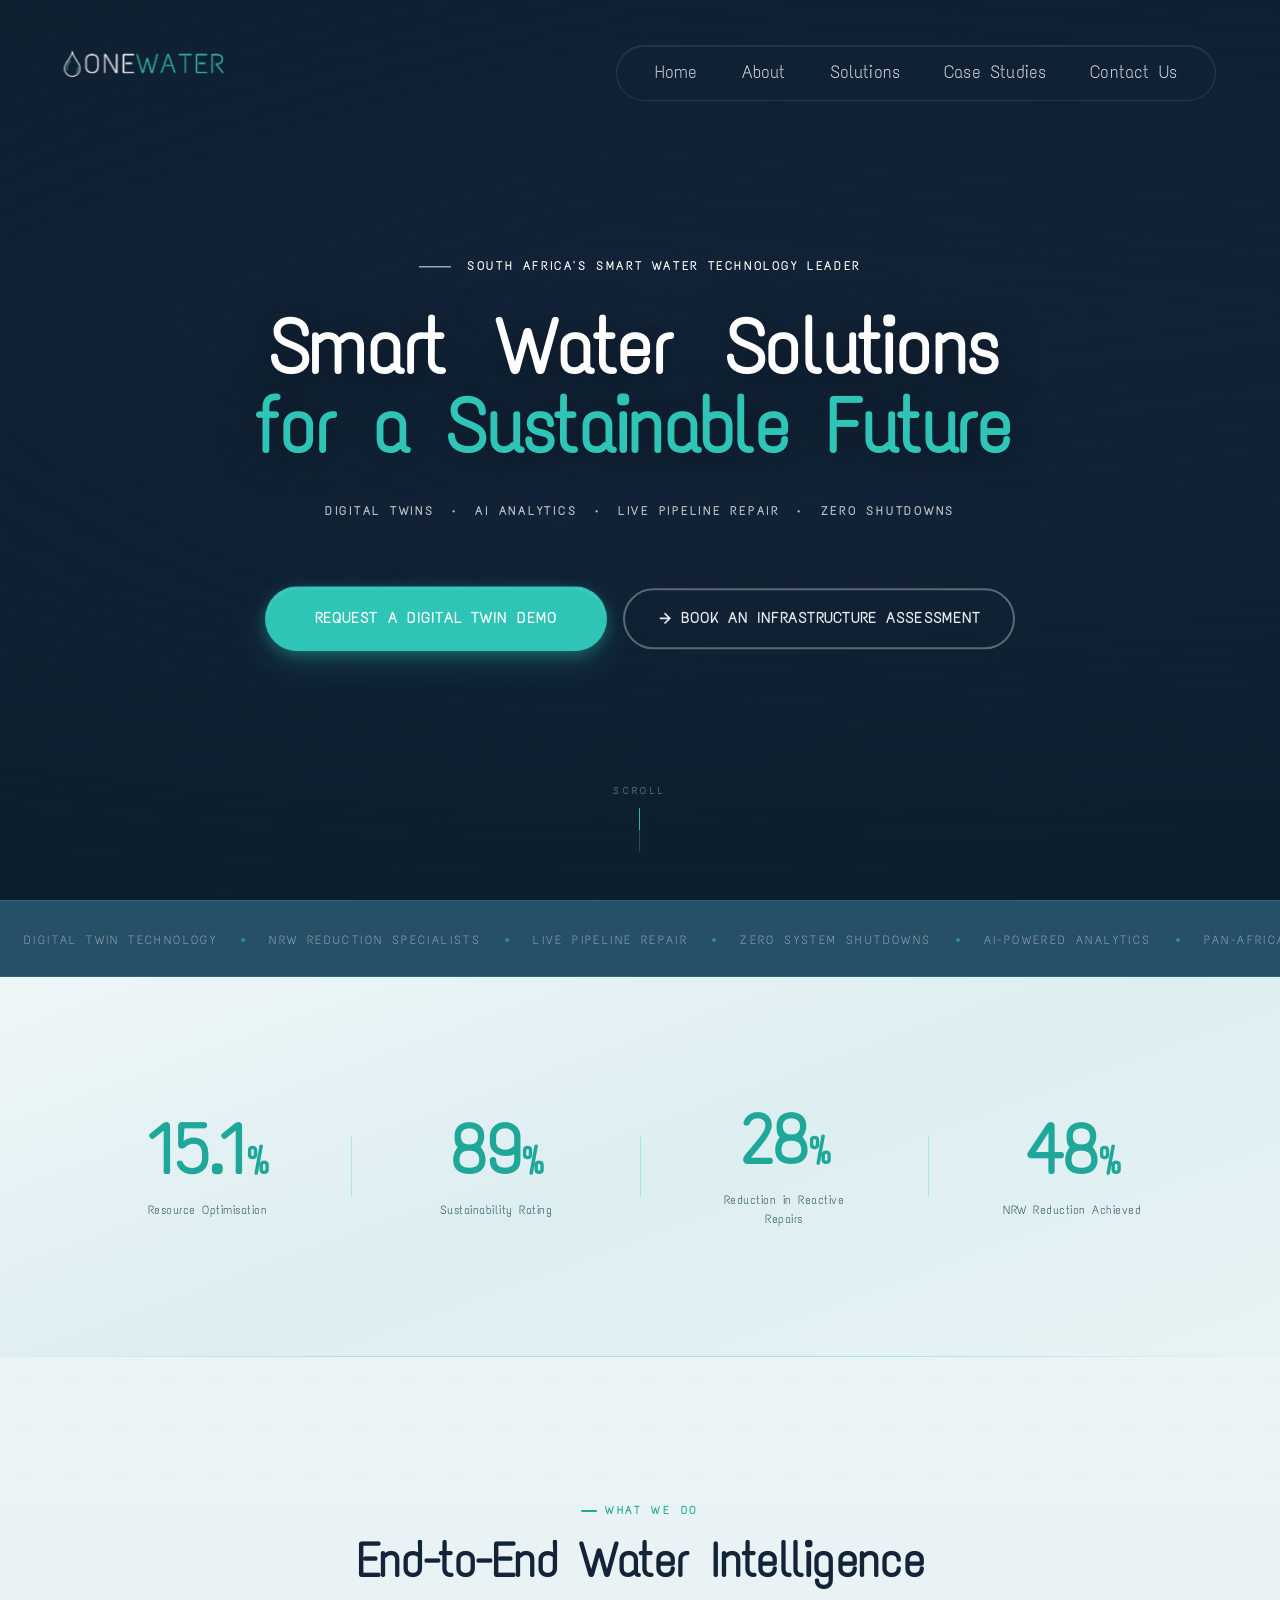
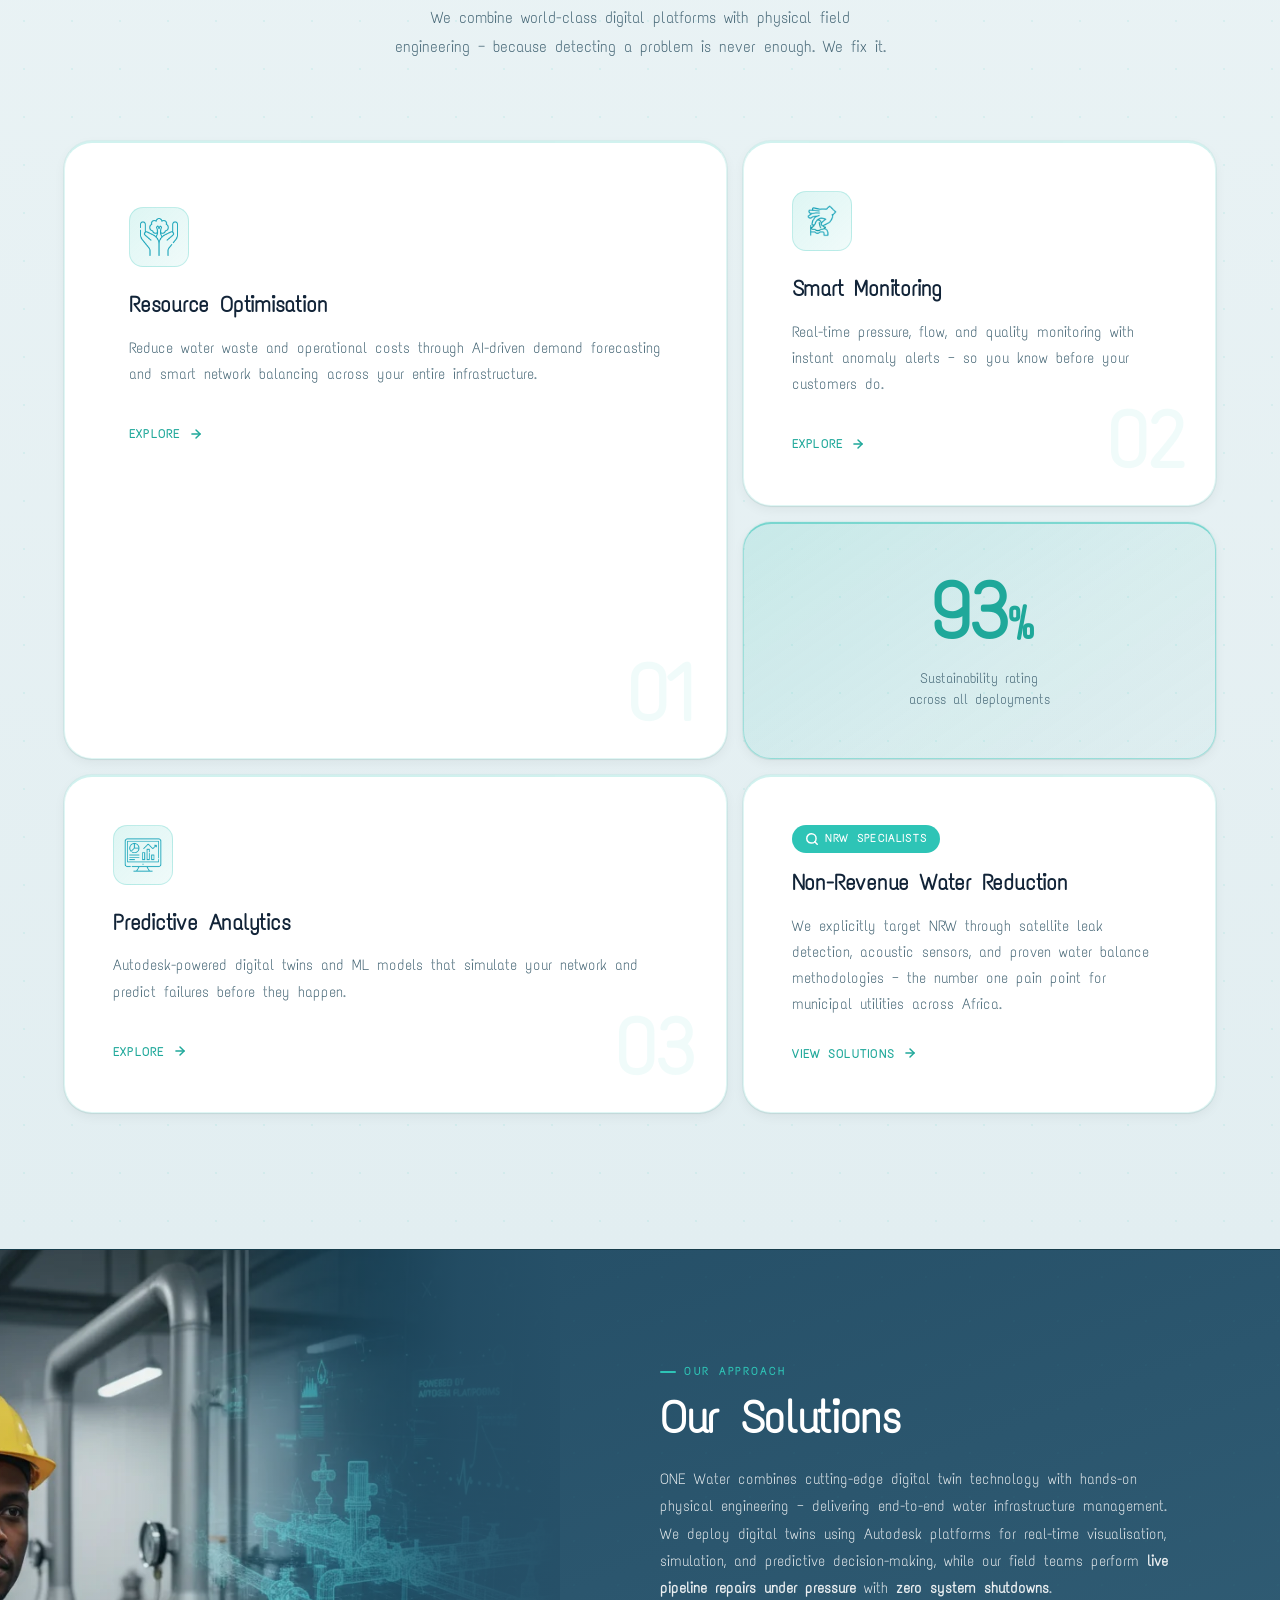
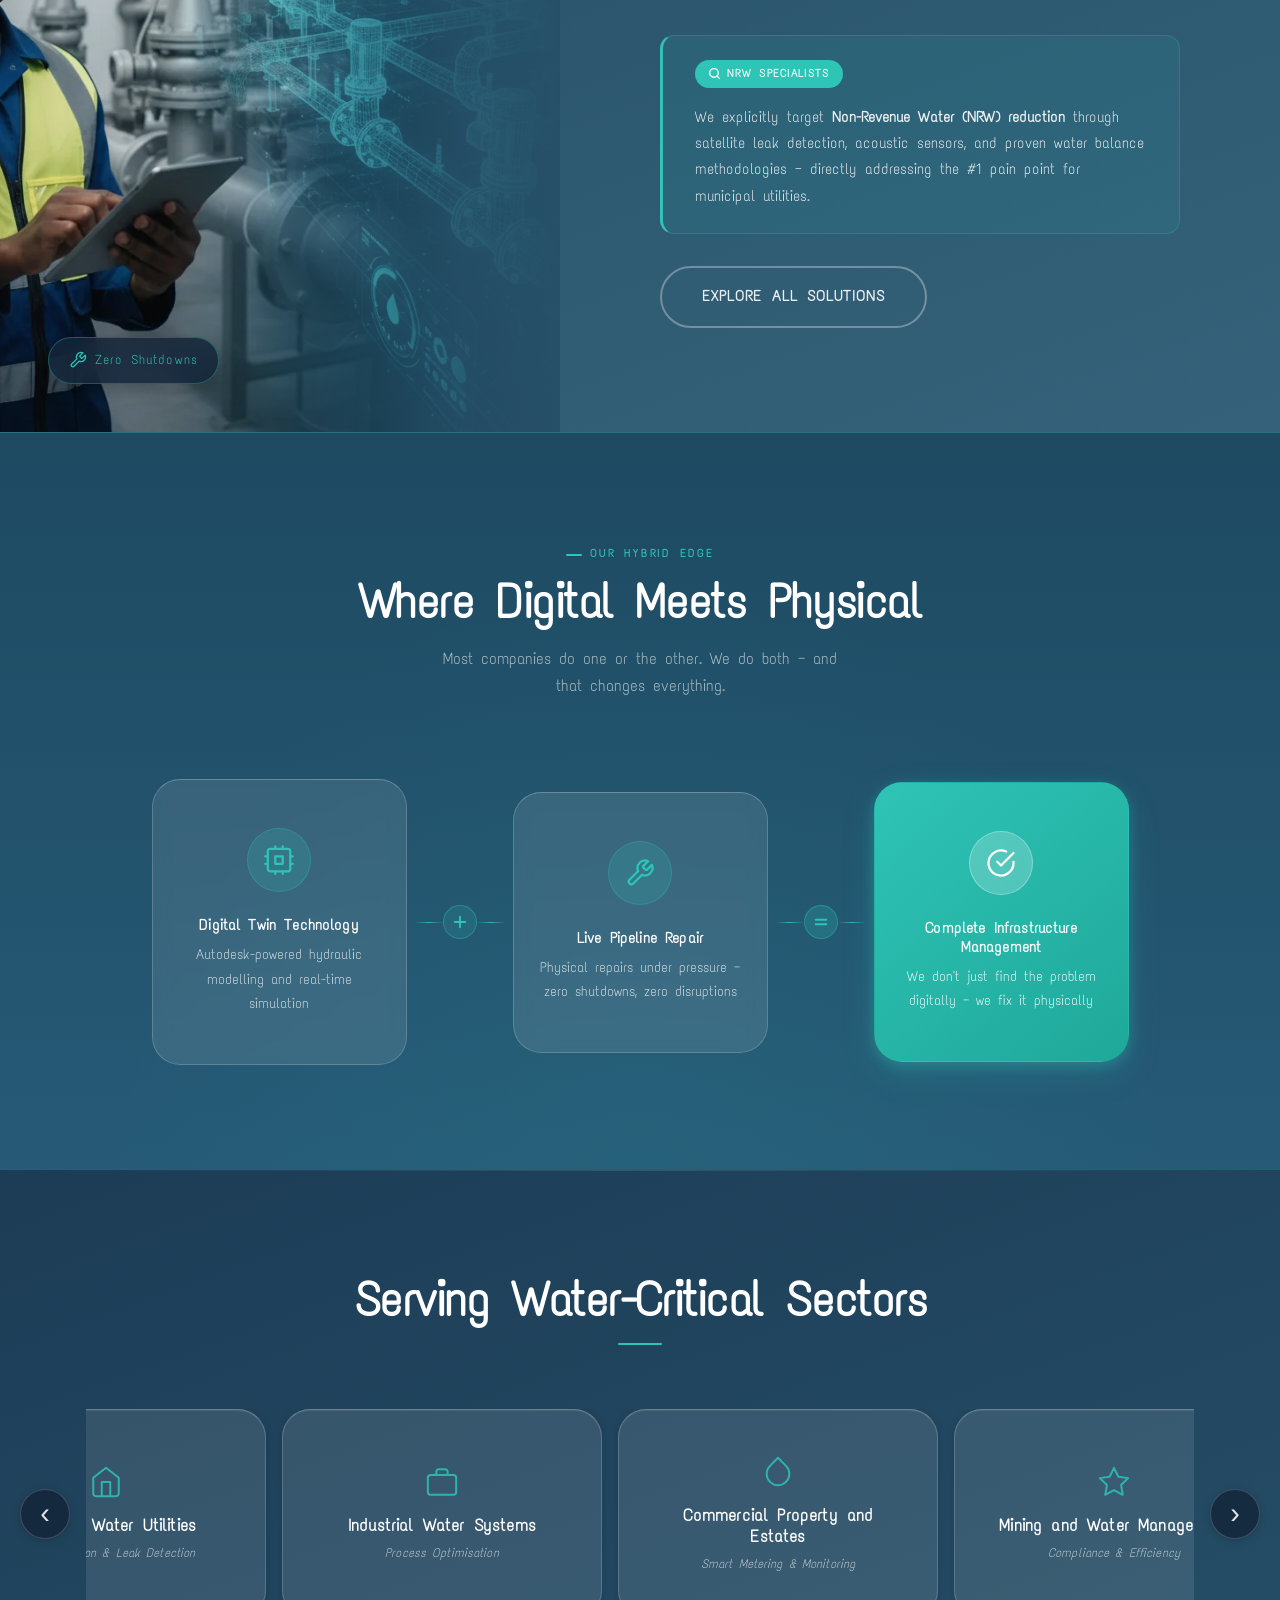
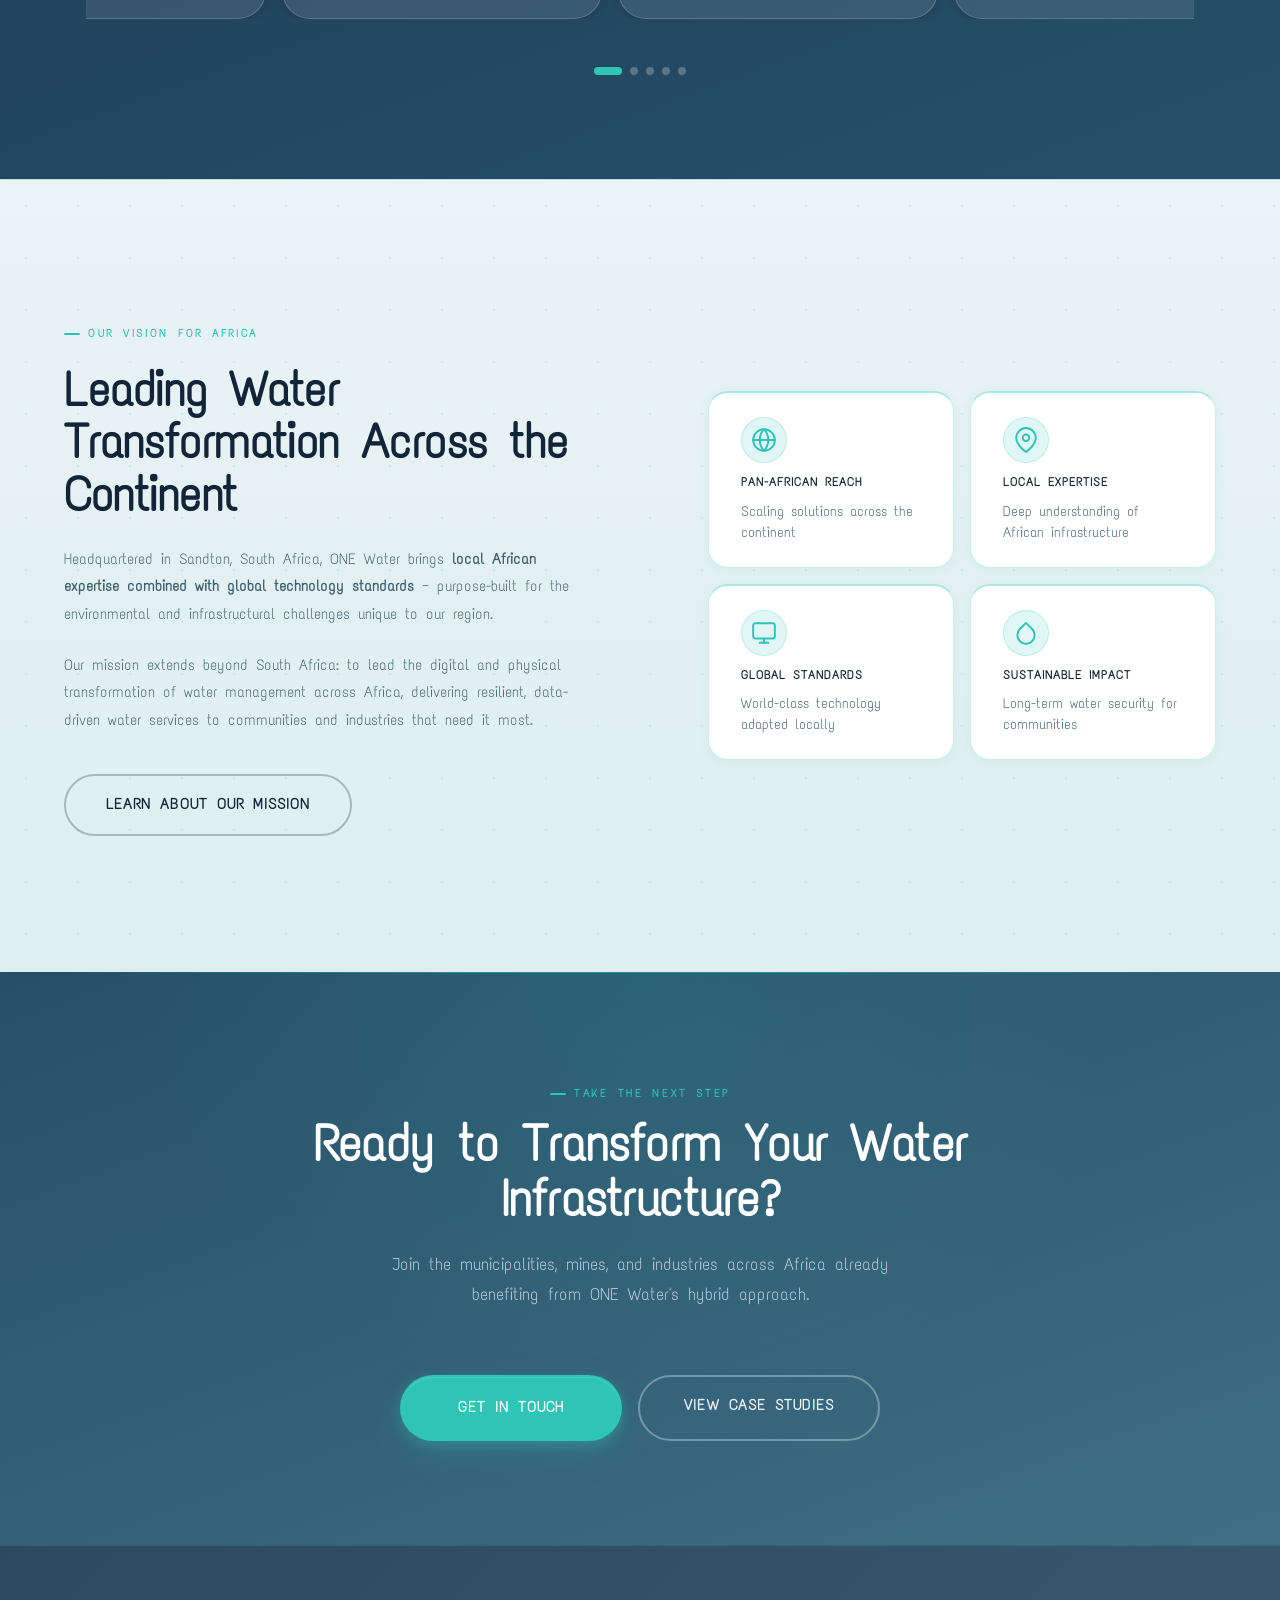
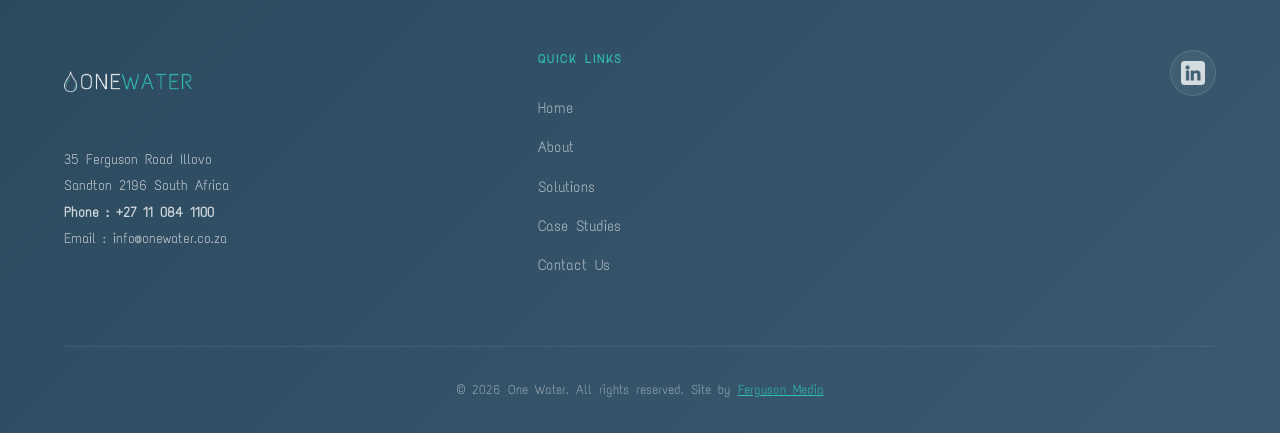
==== commit f1e41761: "Replace shared header/footer/sidebar tag-combinator selectors with classes Part 1 of the "no direct " ====
--- a/index.html
+++ b/index.html
@@ -58,7 +58,7 @@
 
     <header class="main-header" id="main_header">
         <div class="brand">
-            <a href="index.html"><img src="images/logo.webp" alt="OneWater Logo" /></a>
+            <a href="index.html"><img class="brand-logo" src="images/logo.webp" alt="OneWater Logo" /></a>
         </div>
         <button class="hamburger" aria-label="Toggle menu" id="hamburger_btn">
             <span class="hamburger-line"></span>
@@ -66,11 +66,11 @@
             <span class="hamburger-line"></span>
         </button>
         <nav class="nav-menu desktop-nav">
-            <a href="index.html">Home</a>
-            <a href="about.html">About</a>
-            <a href="solutions.html">Solutions</a>
-            <a href="case-studies.html">Case Studies</a>
-            <a href="contact.html">Contact Us</a>
+            <a class="nav-link" href="index.html">Home</a>
+            <a class="nav-link" href="about.html">About</a>
+            <a class="nav-link" href="solutions.html">Solutions</a>
+            <a class="nav-link" href="case-studies.html">Case Studies</a>
+            <a class="nav-link" href="contact.html">Contact Us</a>
         </nav>
     </header>
 
@@ -79,11 +79,11 @@
             <button class="close-btn" id="close_sidebar">&times;</button>
         </div>
         <nav class="sidebar-nav">
-            <a href="index.html"><img loading="lazy" decoding="async" src="images/home.webp" alt="Home Icon">Home</a>
-            <a href="about.html"><img loading="lazy" decoding="async" src="images/about.webp" alt="About Icon">About</a>
-            <a href="solutions.html"><img loading="lazy" decoding="async" src="images/solutions.webp" alt="Solutions Icon">Solutions</a>
-            <a href="case-studies.html"><img loading="lazy" decoding="async" src="images/case-study.webp" alt="Case Study Icon">Case Studies</a>
-            <a href="contact.html"><img loading="lazy" decoding="async" src="images/contact.webp" alt="Contact Icon">Contact Us</a>
+            <a class="sidebar-link" href="index.html"><img class="sidebar-icon" loading="lazy" decoding="async" src="images/home.webp" alt="Home Icon">Home</a>
+            <a class="sidebar-link" href="about.html"><img class="sidebar-icon" loading="lazy" decoding="async" src="images/about.webp" alt="About Icon">About</a>
+            <a class="sidebar-link" href="solutions.html"><img class="sidebar-icon" loading="lazy" decoding="async" src="images/solutions.webp" alt="Solutions Icon">Solutions</a>
+            <a class="sidebar-link" href="case-studies.html"><img class="sidebar-icon" loading="lazy" decoding="async" src="images/case-study.webp" alt="Case Study Icon">Case Studies</a>
+            <a class="sidebar-link" href="contact.html"><img class="sidebar-icon" loading="lazy" decoding="async" src="images/contact.webp" alt="Contact Icon">Contact Us</a>
         </nav>
     </aside>
 
@@ -485,23 +485,23 @@
             <div class="footer-center">
                 <h3 class="footer-heading">Quick Links</h3>
                 <nav class="footer-nav">
-                    <a href="index.html">Home</a>
-                    <a href="about.html">About</a>
-                    <a href="solutions.html">Solutions</a>
-                    <a href="case-studies.html">Case Studies</a>
-                    <a href="contact.html">Contact Us</a>
+                    <a class="footer-link" href="index.html">Home</a>
+                    <a class="footer-link" href="about.html">About</a>
+                    <a class="footer-link" href="solutions.html">Solutions</a>
+                    <a class="footer-link" href="case-studies.html">Case Studies</a>
+                    <a class="footer-link" href="contact.html">Contact Us</a>
                 </nav>
             </div>
             <div class="footer-right">
                 <div class="social-icons">
-                    <a href="https://www.linkedin.com/company/one-water-ai/posts/?feedView=all" target="_blank" rel="noopener noreferrer" aria-label="LinkedIn">
-                        <img loading="lazy" decoding="async" src="images/linkedin.webp" alt="LinkedIn">
+                    <a class="social-link" href="https://www.linkedin.com/company/one-water-ai/posts/?feedView=all" target="_blank" rel="noopener noreferrer" aria-label="LinkedIn">
+                        <img class="social-icon" loading="lazy" decoding="async" src="images/linkedin.webp" alt="LinkedIn">
                     </a>
                 </div>
             </div>
         </div>
         <div class="footer-bottom">
-            <p>&copy; 2026 One Water. All rights reserved. Site by <a href="https://fergusonmedia.co.za" target="_blank" class="credit-link">Ferguson Media</a></p>
+            <p class="footer-text">&copy; 2026 One Water. All rights reserved. Site by <a href="https://fergusonmedia.co.za" target="_blank" class="credit-link">Ferguson Media</a></p>
         </div>
     </footer>
 
--- a/css/index.css
+++ b/css/index.css
@@ -295,12 +295,12 @@
     box-shadow: 0 1px 0 rgba(255,255,255,0.06), 0 4px 24px rgba(0,0,0,0.25);
 }
 
-.brand img {
+.brand-logo {
     height: 90px; width: auto;
     transition: transform var(--t-base) var(--ease), opacity var(--t-base) var(--ease);
 }
 
-.brand img:hover {
+.brand-logo:hover {
     transform: scale(1.03);
     opacity: 0.9;
 }
@@ -332,7 +332,7 @@
     box-shadow: inset 0 1px 0 rgba(255,255,255,0.08);
 }
 
-.nav-menu a {
+.nav-link {
     color: rgba(255,255,255,0.88);
     text-decoration: none;
     font-size: 1.1rem;
@@ -344,7 +344,7 @@
     white-space: nowrap;
 }
 
-.nav-menu a::after {
+.nav-link::after {
     content: '';
     position: absolute;
     bottom: -2px; left: 0;
@@ -353,9 +353,9 @@
     transition: width var(--t-base) var(--ease);
 }
 
-.nav-menu a:hover { color: var(--teal); }
-
-.nav-menu a:hover::after { width: 100%; }
+.nav-link:hover { color: var(--teal); }
+
+.nav-link:hover::after { width: 100%; }
 
 .mobile-sidebar {
     position: fixed;
@@ -396,7 +396,7 @@
     gap:var(--s-2);
 }
 
-.sidebar-nav a {
+.sidebar-link {
     display:flex; align-items:center; gap:var(--s-2);
     color:rgba(255,255,255,0.88); text-decoration:none;
     padding:13px 18px; border-radius:var(--r-md);
@@ -404,25 +404,25 @@
     transform:translateX(-20px); opacity:0;
 }
 
-.mobile-sidebar.active .sidebar-nav a { animation: slideRight 0.3s var(--ease) forwards; }
-
-.mobile-sidebar.active .sidebar-nav a:nth-child(1) { animation-delay:0.05s }
-
-.mobile-sidebar.active .sidebar-nav a:nth-child(2) { animation-delay:0.10s }
-
-.mobile-sidebar.active .sidebar-nav a:nth-child(3) { animation-delay:0.15s }
-
-.mobile-sidebar.active .sidebar-nav a:nth-child(4) { animation-delay:0.20s }
-
-.mobile-sidebar.active .sidebar-nav a:nth-child(5) { animation-delay:0.25s }
-
-.sidebar-nav a:hover {
+.mobile-sidebar.active .sidebar-link { animation: slideRight 0.3s var(--ease) forwards; }
+
+.mobile-sidebar.active .sidebar-link:nth-child(1) { animation-delay:0.05s }
+
+.mobile-sidebar.active .sidebar-link:nth-child(2) { animation-delay:0.10s }
+
+.mobile-sidebar.active .sidebar-link:nth-child(3) { animation-delay:0.15s }
+
+.mobile-sidebar.active .sidebar-link:nth-child(4) { animation-delay:0.20s }
+
+.mobile-sidebar.active .sidebar-link:nth-child(5) { animation-delay:0.25s }
+
+.sidebar-link:hover {
     background:var(--w08);
     color:var(--teal);
     padding-left:22px;
 }
 
-.sidebar-nav img {
+.sidebar-icon {
     width:22px;
     height:22px;
     object-fit:contain;
@@ -1761,7 +1761,7 @@
     gap:var(--s-1);
 }
 
-.footer-nav a {
+.footer-link {
     color:rgba(255,255,255,0.68);
     text-decoration:none;
     font-size:0.93rem;
@@ -1770,7 +1770,7 @@
     display:inline-block;
 }
 
-.footer-nav a:hover {
+.footer-link:hover {
     color:var(--teal);
     padding-left:6px;
 }
@@ -1780,7 +1780,7 @@
     gap:var(--s-2);
 }
 
-.social-icons a {
+.social-link {
     display:flex;
     align-items:center;
     justify-content:center;
@@ -1792,14 +1792,14 @@
     transition:all var(--t-base) var(--ease-spring);
 }
 
-.social-icons a:hover {
+.social-link:hover {
     background:var(--teal-dim);
     border-color:rgba(46,196,182,0.45);
     transform:translateY(-5px);
     box-shadow:0 8px 20px rgba(46,196,182,0.22);
 }
 
-.social-icons img {
+.social-icon {
     width:24px;
     height:24px;
     filter:brightness(0) invert(1);
@@ -1807,7 +1807,7 @@
     opacity:0.78;
 }
 
-.social-icons a:hover img { opacity:1; }
+.social-link:hover .social-icon { opacity:1; }
 
 .footer-bottom {
     text-align:center;
@@ -1820,7 +1820,7 @@
 
 .footer-bottom.in-view { animation:fadeIn 0.4s var(--ease) 0.3s forwards; }
 
-.footer-bottom p {
+.footer-text {
     font-size:0.82rem;
     color: var(--w-dim);
 }
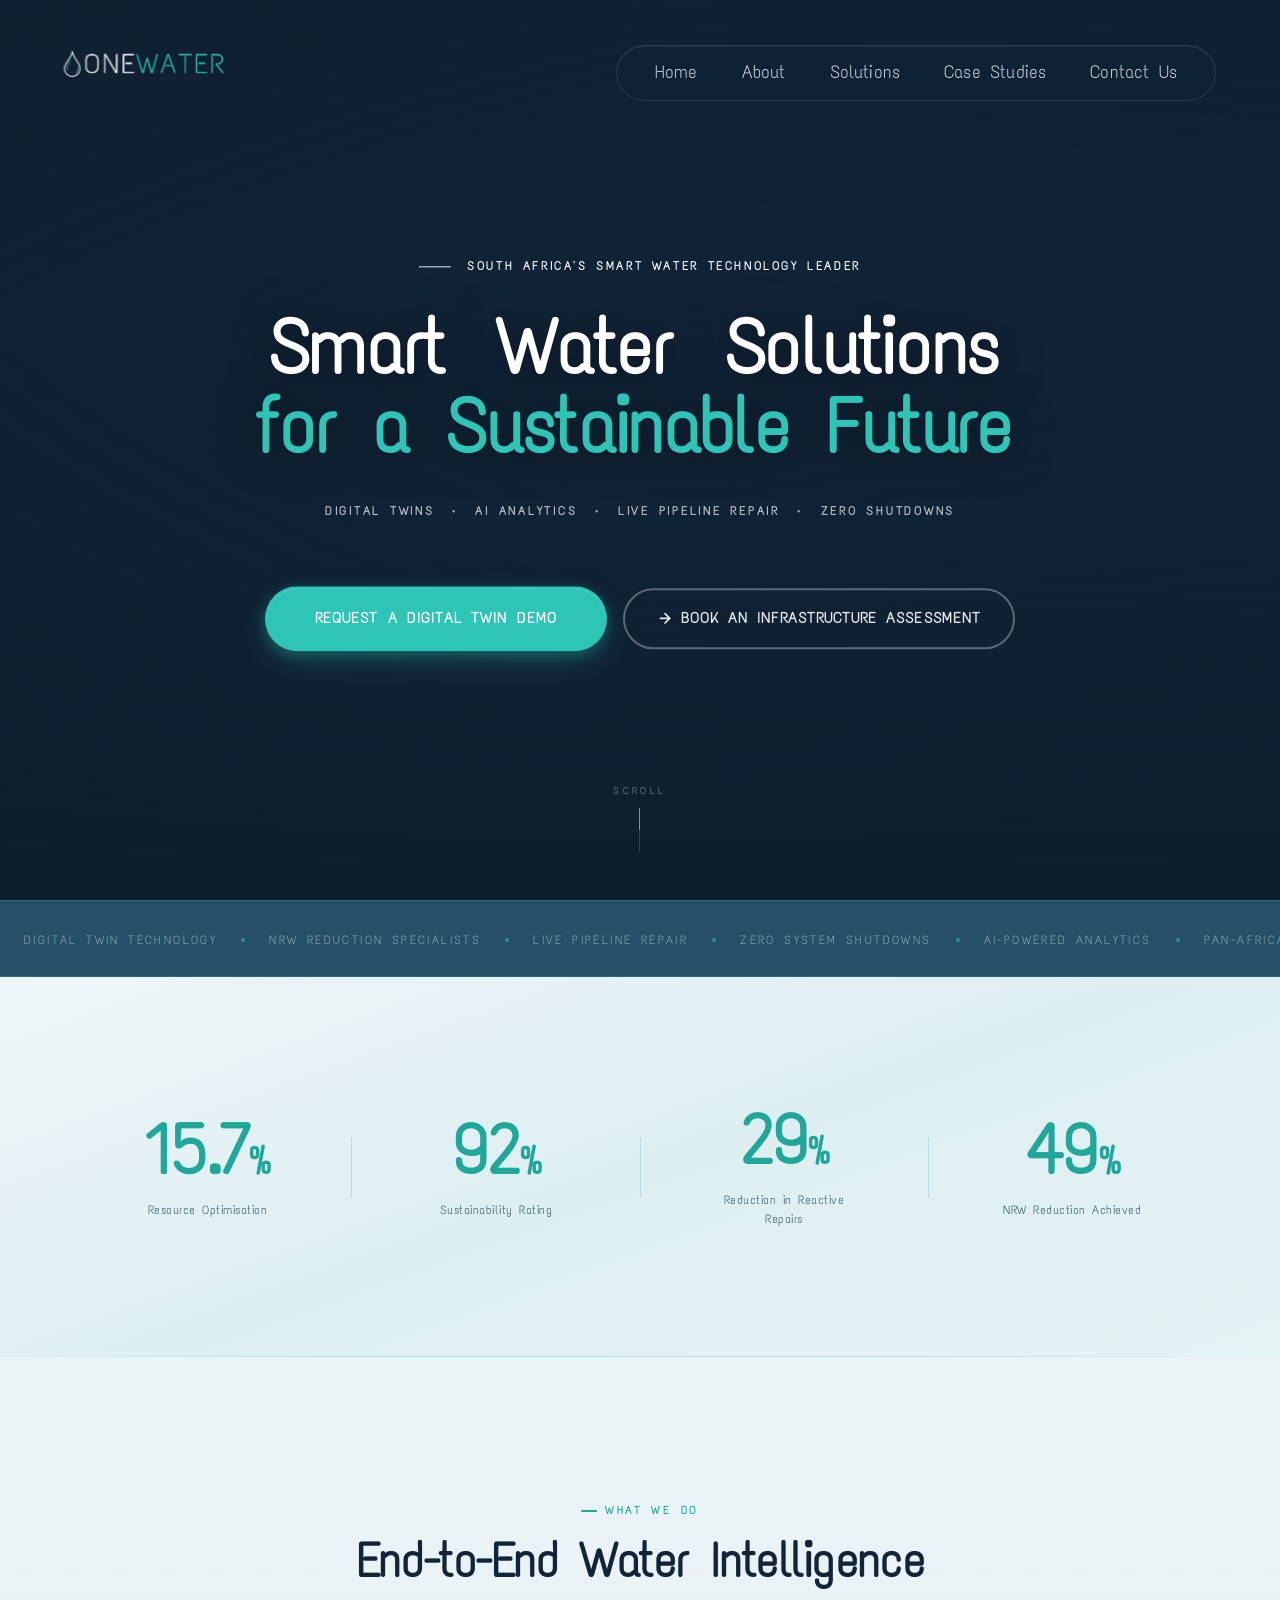
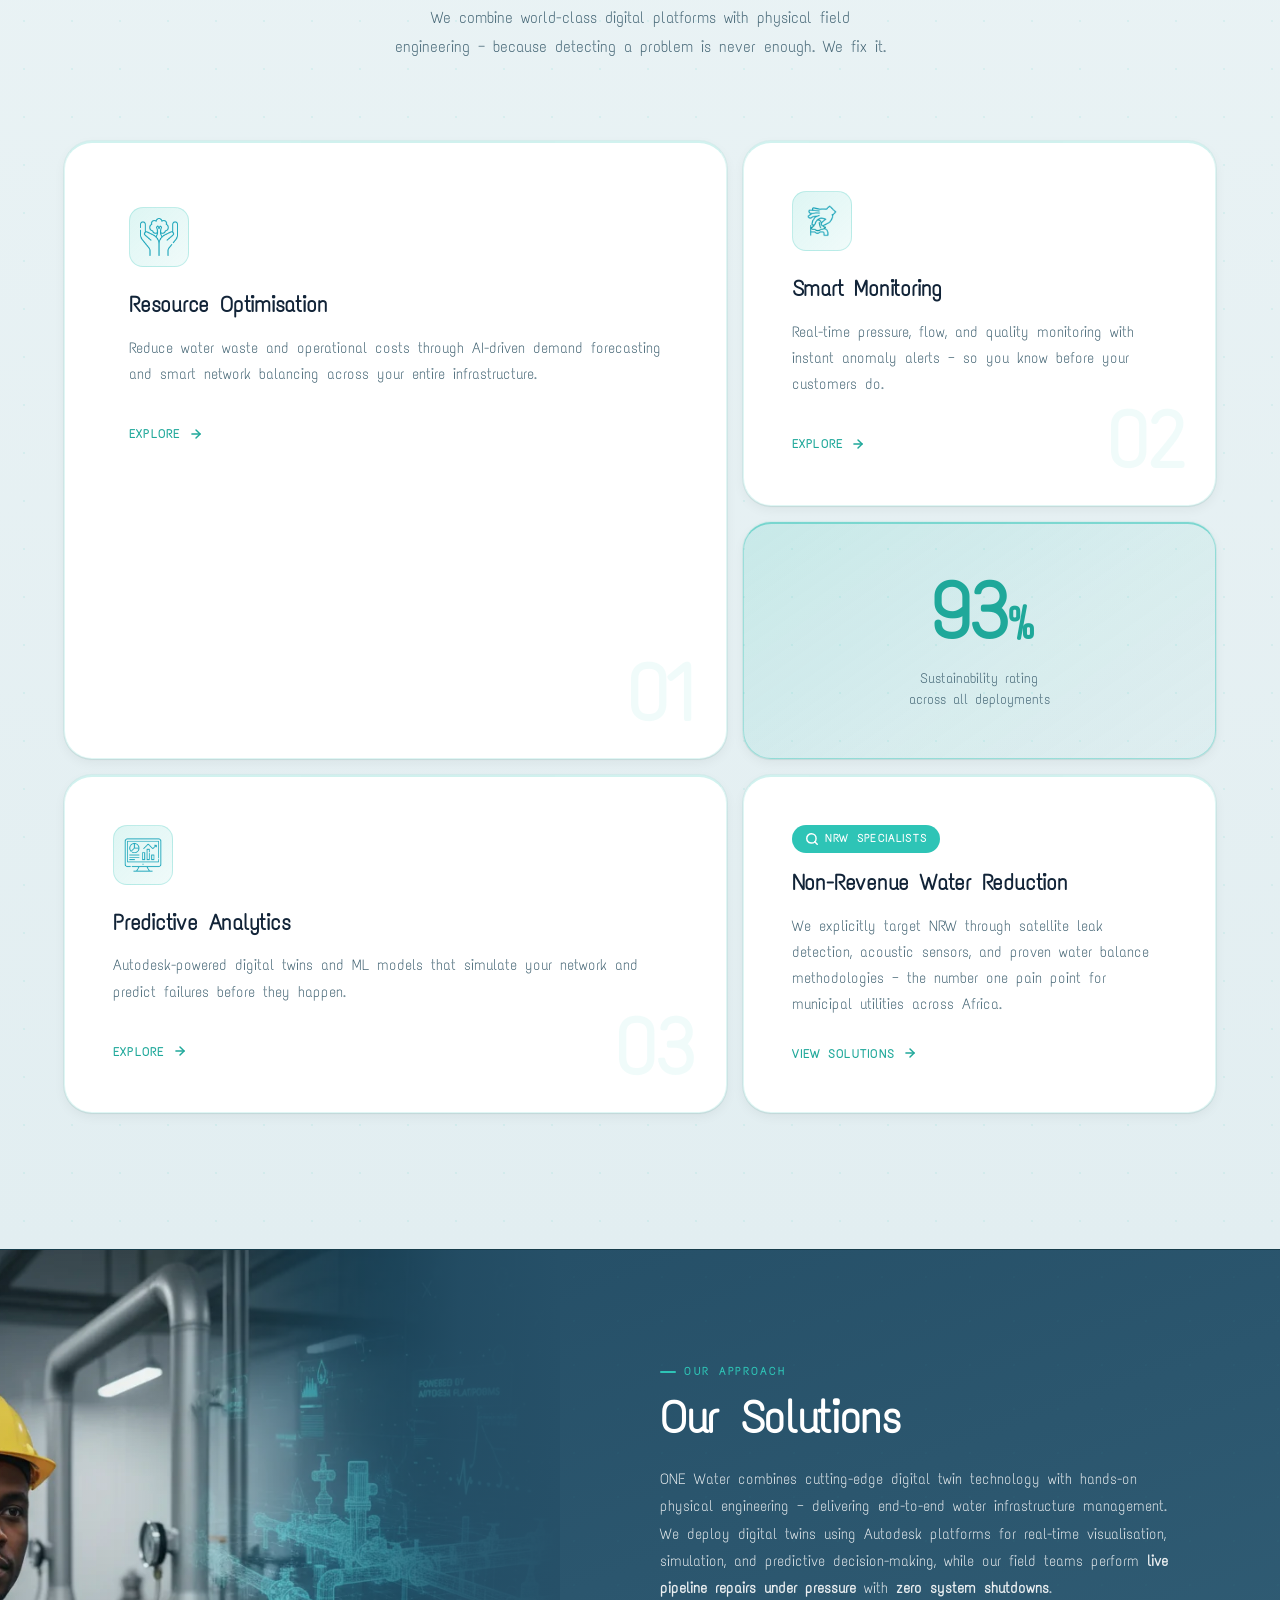
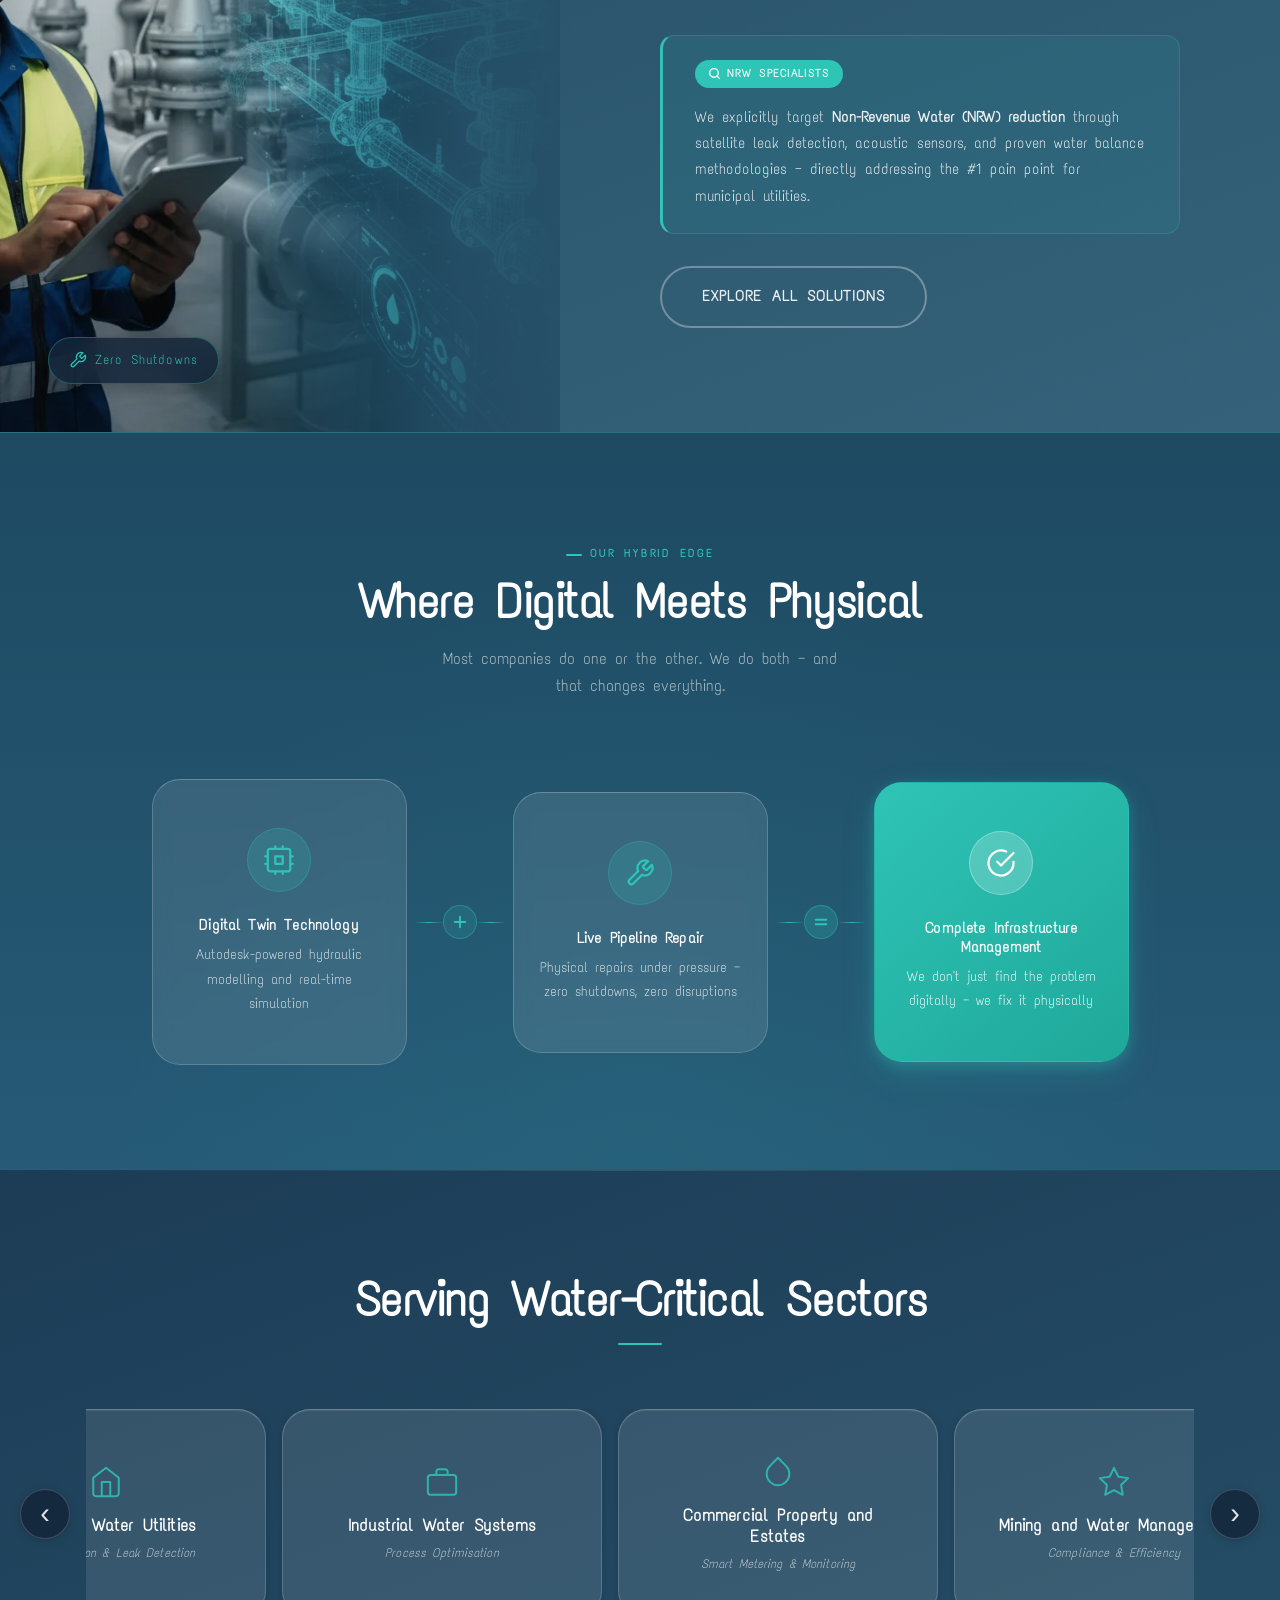
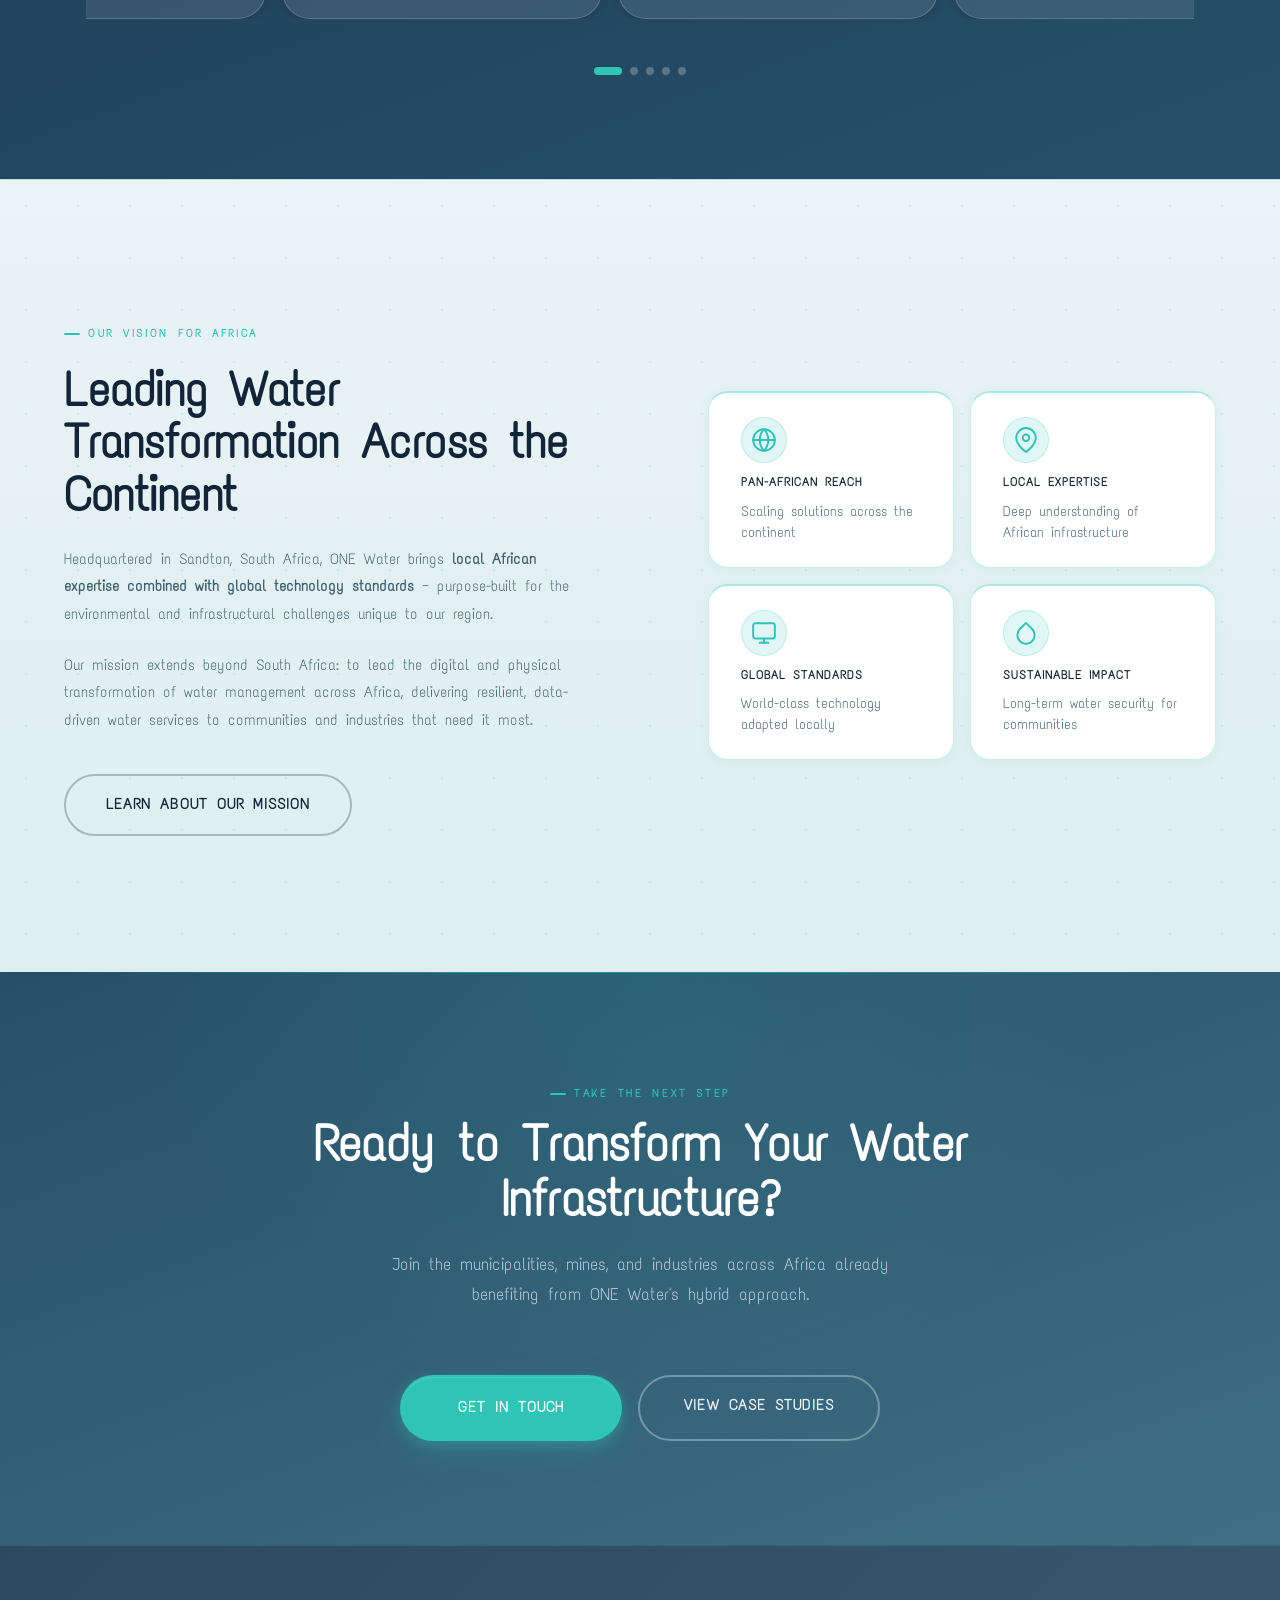
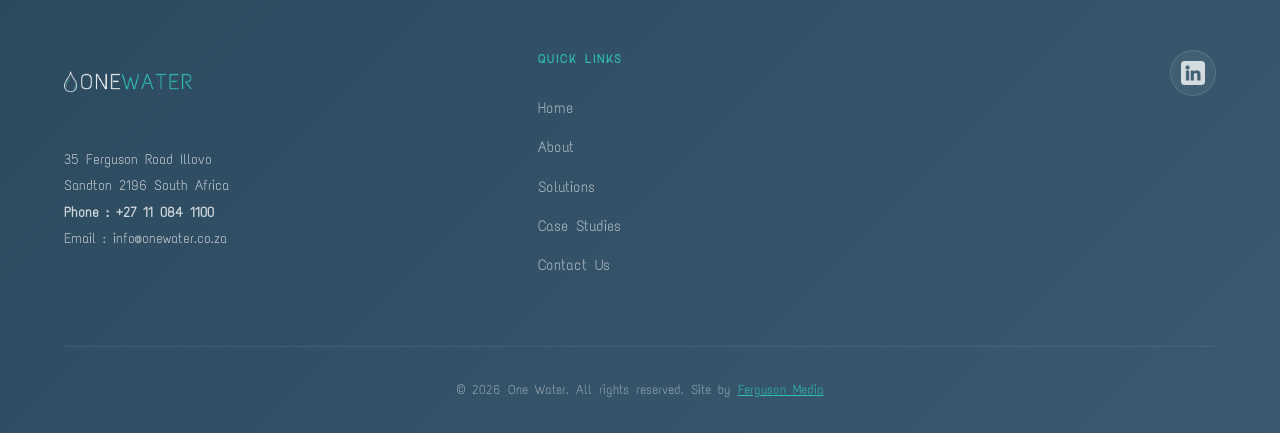
==== commit 8499cee4: "Replace index.css page-specific tag-combinator selectors with classes Part 6, last file - hero CTA i" ====
--- a/index.html
+++ b/index.html
@@ -111,7 +111,7 @@
             <div class="hero-cta-group">
                 <a href="contact.html" class="hero-cta-primary">Request a Digital Twin Demo</a>
                 <a href="contact.html" class="hero-cta-secondary">
-                    <svg width="16" height="16" viewBox="0 0 24 24" fill="none" stroke="currentColor" stroke-width="2.5" stroke-linecap="round" stroke-linejoin="round"><line x1="5" y1="12" x2="19" y2="12"/><polyline points="12 5 19 12 12 19"/></svg>
+                    <svg class="hero-cta-icon" width="16" height="16" viewBox="0 0 24 24" fill="none" stroke="currentColor" stroke-width="2.5" stroke-linecap="round" stroke-linejoin="round"><line x1="5" y1="12" x2="19" y2="12"/><polyline points="12 5 19 12 12 19"/></svg>
                     Book an Infrastructure Assessment
                 </a>
             </div>
@@ -198,18 +198,18 @@
     <section class="bento-section">
         <div class="bento-header reveal-up">
             <span class="eyebrow">What We Do</span>
-            <h2>End-to-End Water Intelligence</h2>
-            <p>We combine world-class digital platforms with physical field engineering — because detecting a problem is never enough. We fix it.</p>
+            <h2 class="bento-title">End-to-End Water Intelligence</h2>
+            <p class="bento-subtitle">We combine world-class digital platforms with physical field engineering — because detecting a problem is never enough. We fix it.</p>
         </div>
         <div class="bento-grid">
 
             <div class="bento-card bento-card--large reveal-up delay-0">
                 <div class="bento-card-icon">
-                    <img loading="lazy" decoding="async" src="images/hand.webp" alt="Resource Optimisation">
+                    <img class="bento-icon" loading="lazy" decoding="async" src="images/hand.webp" alt="Resource Optimisation">
                 </div>
                 <div class="bento-card-body">
-                    <h3>Resource Optimisation</h3>
-                    <p>Reduce water waste and operational costs through AI-driven demand forecasting and smart network balancing across your entire infrastructure.</p>
+                    <h3 class="bento-title-sm">Resource Optimisation</h3>
+                    <p class="bento-text">Reduce water waste and operational costs through AI-driven demand forecasting and smart network balancing across your entire infrastructure.</p>
                     <a href="solutions.html#smart-digital-water-management" class="bento-link">
                         Explore
                         <svg width="14" height="14" viewBox="0 0 24 24" fill="none" stroke="currentColor" stroke-width="2.5" stroke-linecap="round" stroke-linejoin="round"><line x1="5" y1="12" x2="19" y2="12"/><polyline points="12 5 19 12 12 19"/></svg>
@@ -220,11 +220,11 @@
 
             <div class="bento-card reveal-up delay-100">
                 <div class="bento-card-icon">
-                    <img loading="lazy" decoding="async" src="images/tap.webp" alt="Smart Monitoring">
+                    <img class="bento-icon" loading="lazy" decoding="async" src="images/tap.webp" alt="Smart Monitoring">
                 </div>
                 <div class="bento-card-body">
-                    <h3>Smart Monitoring</h3>
-                    <p>Real-time pressure, flow, and quality monitoring with instant anomaly alerts — so you know before your customers do.</p>
+                    <h3 class="bento-title-sm">Smart Monitoring</h3>
+                    <p class="bento-text">Real-time pressure, flow, and quality monitoring with instant anomaly alerts — so you know before your customers do.</p>
                     <a href="solutions.html#leak-detection-condition-assessment" class="bento-link">
                         Explore
                         <svg width="14" height="14" viewBox="0 0 24 24" fill="none" stroke="currentColor" stroke-width="2.5" stroke-linecap="round" stroke-linejoin="round"><line x1="5" y1="12" x2="19" y2="12"/><polyline points="12 5 19 12 12 19"/></svg>
@@ -234,17 +234,17 @@
             </div>
 
             <div class="bento-card bento-card--accent reveal-up delay-150">
-                <div class="bento-accent-stat">93<span>%</span></div>
+                <div class="bento-accent-stat">93<span class="bento-accent-unit">%</span></div>
                 <p class="bento-accent-label">Sustainability rating across all deployments</p>
             </div>
 
             <div class="bento-card reveal-up delay-200">
                 <div class="bento-card-icon">
-                    <img loading="lazy" decoding="async" src="images/analytics.webp" alt="Analytics">
+                    <img class="bento-icon" loading="lazy" decoding="async" src="images/analytics.webp" alt="Analytics">
                 </div>
                 <div class="bento-card-body">
-                    <h3>Predictive Analytics</h3>
-                    <p>Autodesk-powered digital twins and ML models that simulate your network and predict failures before they happen.</p>
+                    <h3 class="bento-title-sm">Predictive Analytics</h3>
+                    <p class="bento-text">Autodesk-powered digital twins and ML models that simulate your network and predict failures before they happen.</p>
                     <a href="solutions.html#ai-powered-water-analytics" class="bento-link">
                         Explore
                         <svg width="14" height="14" viewBox="0 0 24 24" fill="none" stroke="currentColor" stroke-width="2.5" stroke-linecap="round" stroke-linejoin="round"><line x1="5" y1="12" x2="19" y2="12"/><polyline points="12 5 19 12 12 19"/></svg>
@@ -258,8 +258,8 @@
                     <svg width="14" height="14" viewBox="0 0 24 24" fill="none" stroke="currentColor" stroke-width="2.5" stroke-linecap="round" stroke-linejoin="round"><circle cx="11" cy="11" r="8"/><line x1="21" y1="21" x2="16.65" y2="16.65"/></svg>
                     NRW Specialists
                 </div>
-                <h3>Non-Revenue Water Reduction</h3>
-                <p>We explicitly target NRW through satellite leak detection, acoustic sensors, and proven water balance methodologies — the number one pain point for municipal utilities across Africa.</p>
+                <h3 class="bento-wide-title">Non-Revenue Water Reduction</h3>
+                <p class="bento-wide-text">We explicitly target NRW through satellite leak detection, acoustic sensors, and proven water balance methodologies — the number one pain point for municipal utilities across Africa.</p>
                 <a href="solutions.html#water-loss-reduction-nrw" class="bento-link">
                     View Solutions
                     <svg width="14" height="14" viewBox="0 0 24 24" fill="none" stroke="currentColor" stroke-width="2.5" stroke-linecap="round" stroke-linejoin="round"><line x1="5" y1="12" x2="19" y2="12"/><polyline points="12 5 19 12 12 19"/></svg>
@@ -272,7 +272,7 @@
     <!-- SOLUTIONS SPLIT -->
     <section class="solutions-hero">
         <div class="solutions-image-side">
-            <img loading="lazy" decoding="async" src="images/solutions-man.webp" alt="Digital water infrastructure">
+            <img class="solutions-img" loading="lazy" decoding="async" src="images/solutions-man.webp" alt="Digital water infrastructure">
             <div class="solutions-image-badge">
                 <svg width="18" height="18" viewBox="0 0 24 24" fill="none" stroke="currentColor" stroke-width="1.8" stroke-linecap="round" stroke-linejoin="round"><path d="M14.7 6.3a1 1 0 0 0 0 1.4l1.6 1.6a1 1 0 0 0 1.4 0l3.77-3.77a6 6 0 0 1-7.94 7.94l-6.91 6.91a2.12 2.12 0 0 1-3-3l6.91-6.91a6 6 0 0 1 7.94-7.94l-3.76 3.76z"/></svg>
                 <span>Zero Shutdowns</span>
@@ -287,10 +287,10 @@
                 </p>
                 <div class="nrw-callout reveal-up-delay">
                     <span class="nrw-badge">
-                        <svg width="13" height="13" viewBox="0 0 24 24" fill="none" stroke="currentColor" stroke-width="2.5" stroke-linecap="round" stroke-linejoin="round"><circle cx="11" cy="11" r="8"/><line x1="21" y1="21" x2="16.65" y2="16.65"/></svg>
+                        <svg class="nrw-icon" width="13" height="13" viewBox="0 0 24 24" fill="none" stroke="currentColor" stroke-width="2.5" stroke-linecap="round" stroke-linejoin="round"><circle cx="11" cy="11" r="8"/><line x1="21" y1="21" x2="16.65" y2="16.65"/></svg>
                         NRW Specialists
                     </span>
-                    <p>We explicitly target <strong>Non-Revenue Water (NRW) reduction</strong> through satellite leak detection, acoustic sensors, and proven water balance methodologies — directly addressing the #1 pain point for municipal utilities.</p>
+                    <p class="nrw-text">We explicitly target <strong>Non-Revenue Water (NRW) reduction</strong> through satellite leak detection, acoustic sensors, and proven water balance methodologies — directly addressing the #1 pain point for municipal utilities.</p>
                 </div>
                 <a href="solutions.html" class="solutions-explore-btn reveal-up-delay">Explore All Solutions</a>
             </div>
@@ -301,8 +301,8 @@
     <section class="hybrid-strip">
         <div class="hybrid-header reveal-up">
             <span class="eyebrow">Our Hybrid Edge</span>
-            <h2>Where Digital Meets Physical</h2>
-            <p>Most companies do one or the other. We do both — and that changes everything.</p>
+            <h2 class="hybrid-title">Where Digital Meets Physical</h2>
+            <p class="hybrid-subtitle">Most companies do one or the other. We do both — and that changes everything.</p>
         </div>
         <div class="hybrid-container">
             <div class="hybrid-item reveal-up delay-0">
@@ -313,8 +313,8 @@
                         <path d="M9 1v2M15 1v2M9 21v2M15 21v2M1 9h2M1 15h2M21 9h2M21 15h2"/>
                     </svg>
                 </div>
-                <h4>Digital Twin Technology</h4>
-                <p>Autodesk-powered hydraulic modelling and real-time simulation</p>
+                <h4 class="hybrid-item-title">Digital Twin Technology</h4>
+                <p class="hybrid-item-text">Autodesk-powered hydraulic modelling and real-time simulation</p>
             </div>
 
             <div class="hybrid-connector reveal-up delay-100">
@@ -331,8 +331,8 @@
                         <path d="M14.7 6.3a1 1 0 0 0 0 1.4l1.6 1.6a1 1 0 0 0 1.4 0l3.77-3.77a6 6 0 0 1-7.94 7.94l-6.91 6.91a2.12 2.12 0 0 1-3-3l6.91-6.91a6 6 0 0 1 7.94-7.94l-3.76 3.76z"/>
                     </svg>
                 </div>
-                <h4>Live Pipeline Repair</h4>
-                <p>Physical repairs under pressure — zero shutdowns, zero disruptions</p>
+                <h4 class="hybrid-item-title">Live Pipeline Repair</h4>
+                <p class="hybrid-item-text">Physical repairs under pressure — zero shutdowns, zero disruptions</p>
             </div>
 
             <div class="hybrid-connector reveal-up delay-300">
@@ -350,8 +350,8 @@
                         <polyline points="22 4 12 14.01 9 11.01"/>
                     </svg>
                 </div>
-                <h4>Complete Infrastructure Management</h4>
-                <p>We don't just find the problem digitally — we fix it physically</p>
+                <h4 class="hybrid-item-title">Complete Infrastructure Management</h4>
+                <p class="hybrid-item-text">We don't just find the problem digitally — we fix it physically</p>
             </div>
         </div>
     </section>
@@ -368,35 +368,35 @@
                         <div class="sector-icon">
                             <svg width="34" height="34" viewBox="0 0 24 24" fill="none" stroke="currentColor" stroke-width="1.4" stroke-linecap="round" stroke-linejoin="round"><path d="M3 9l9-7 9 7v11a2 2 0 0 1-2 2H5a2 2 0 0 1-2-2z"/><polyline points="9 22 9 12 15 12 15 22"/></svg>
                         </div>
-                        <h3>Municipal Water Utilities</h3>
+                        <h3 class="sector-title">Municipal Water Utilities</h3>
                         <p class="sector-tag">NRW Reduction &amp; Leak Detection</p>
                     </div>
                     <div class="sector-card">
                         <div class="sector-icon">
                             <svg width="34" height="34" viewBox="0 0 24 24" fill="none" stroke="currentColor" stroke-width="1.4" stroke-linecap="round" stroke-linejoin="round"><rect x="2" y="7" width="20" height="14" rx="2"/><path d="M16 7V5a2 2 0 0 0-2-2h-4a2 2 0 0 0-2 2v2"/></svg>
                         </div>
-                        <h3>Industrial Water Systems</h3>
+                        <h3 class="sector-title">Industrial Water Systems</h3>
                         <p class="sector-tag">Process Optimisation</p>
                     </div>
                     <div class="sector-card">
                         <div class="sector-icon">
                             <svg width="34" height="34" viewBox="0 0 24 24" fill="none" stroke="currentColor" stroke-width="1.4" stroke-linecap="round" stroke-linejoin="round"><path d="M12 2.69l5.66 5.66a8 8 0 1 1-11.31 0z"/></svg>
                         </div>
-                        <h3>Commercial Property and Estates</h3>
+                        <h3 class="sector-title">Commercial Property and Estates</h3>
                         <p class="sector-tag">Smart Metering &amp; Monitoring</p>
                     </div>
                     <div class="sector-card">
                         <div class="sector-icon">
                             <svg width="34" height="34" viewBox="0 0 24 24" fill="none" stroke="currentColor" stroke-width="1.4" stroke-linecap="round" stroke-linejoin="round"><polygon points="12 2 15.09 8.26 22 9.27 17 14.14 18.18 21.02 12 17.77 5.82 21.02 7 14.14 2 9.27 8.91 8.26 12 2"/></svg>
                         </div>
-                        <h3>Mining and Water Management</h3>
+                        <h3 class="sector-title">Mining and Water Management</h3>
                         <p class="sector-tag">Compliance &amp; Efficiency</p>
                     </div>
                     <div class="sector-card">
                         <div class="sector-icon">
                             <svg width="34" height="34" viewBox="0 0 24 24" fill="none" stroke="currentColor" stroke-width="1.4" stroke-linecap="round" stroke-linejoin="round"><line x1="12" y1="2" x2="12" y2="6"/><path d="M5 12H2"/><path d="M22 12h-3"/><path d="M6.34 6.34L4.93 4.93"/><path d="M19.07 4.93l-1.41 1.41"/><circle cx="12" cy="12" r="4"/><path d="M12 16v4"/><path d="M8 20h8"/></svg>
                         </div>
-                        <h3>Agricultural Water Solutions</h3>
+                        <h3 class="sector-title">Agricultural Water Solutions</h3>
                         <p class="sector-tag">Precision Irrigation</p>
                     </div>
                 </div>
@@ -417,9 +417,9 @@
         <div class="pan-africa-container">
             <div class="pan-africa-text reveal-left">
                 <span class="africa-eyebrow">Our Vision for Africa</span>
-                <h2>Leading Water Transformation Across the Continent</h2>
-                <p>Headquartered in Sandton, South Africa, ONE Water brings <strong>local African expertise combined with global technology standards</strong> — purpose-built for the environmental and infrastructural challenges unique to our region.</p>
-                <p>Our mission extends beyond South Africa: to lead the digital and physical transformation of water management across Africa, delivering resilient, data-driven water services to communities and industries that need it most.</p>
+                <h2 class="pan-africa-title">Leading Water Transformation Across the Continent</h2>
+                <p class="pan-africa-text-p">Headquartered in Sandton, South Africa, ONE Water brings <strong>local African expertise combined with global technology standards</strong> — purpose-built for the environmental and infrastructural challenges unique to our region.</p>
+                <p class="pan-africa-text-p">Our mission extends beyond South Africa: to lead the digital and physical transformation of water management across Africa, delivering resilient, data-driven water services to communities and industries that need it most.</p>
                 <a href="about.html" class="africa-cta">Learn About Our Mission</a>
             </div>
             <div class="pan-africa-visual">
@@ -428,29 +428,29 @@
                         <div class="africa-stat-icon-wrap">
                             <svg width="26" height="26" viewBox="0 0 24 24" fill="none" stroke="currentColor" stroke-width="1.8" stroke-linecap="round" stroke-linejoin="round"><circle cx="12" cy="12" r="10"/><line x1="2" y1="12" x2="22" y2="12"/><path d="M12 2a15.3 15.3 0 0 1 4 10 15.3 15.3 0 0 1-4 10 15.3 15.3 0 0 1-4-10 15.3 15.3 0 0 1 4-10z"/></svg>
                         </div>
-                        <h4>Pan-African Reach</h4>
-                        <p>Scaling solutions across the continent</p>
+                        <h4 class="africa-stat-title">Pan-African Reach</h4>
+                        <p class="africa-stat-text">Scaling solutions across the continent</p>
                     </div>
                     <div class="africa-stat reveal-up delay-100">
                         <div class="africa-stat-icon-wrap">
                             <svg width="26" height="26" viewBox="0 0 24 24" fill="none" stroke="currentColor" stroke-width="1.8" stroke-linecap="round" stroke-linejoin="round"><path d="M21 10c0 7-9 13-9 13s-9-6-9-13a9 9 0 0 1 18 0z"/><circle cx="12" cy="10" r="3"/></svg>
                         </div>
-                        <h4>Local Expertise</h4>
-                        <p>Deep understanding of African infrastructure</p>
+                        <h4 class="africa-stat-title">Local Expertise</h4>
+                        <p class="africa-stat-text">Deep understanding of African infrastructure</p>
                     </div>
                     <div class="africa-stat reveal-up delay-200">
                         <div class="africa-stat-icon-wrap">
                             <svg width="26" height="26" viewBox="0 0 24 24" fill="none" stroke="currentColor" stroke-width="1.8" stroke-linecap="round" stroke-linejoin="round"><rect x="2" y="3" width="20" height="14" rx="2"/><line x1="8" y1="21" x2="16" y2="21"/><line x1="12" y1="17" x2="12" y2="21"/></svg>
                         </div>
-                        <h4>Global Standards</h4>
-                        <p>World-class technology adapted locally</p>
+                        <h4 class="africa-stat-title">Global Standards</h4>
+                        <p class="africa-stat-text">World-class technology adapted locally</p>
                     </div>
                     <div class="africa-stat reveal-up delay-300">
                         <div class="africa-stat-icon-wrap">
                             <svg width="26" height="26" viewBox="0 0 24 24" fill="none" stroke="currentColor" stroke-width="1.8" stroke-linecap="round" stroke-linejoin="round"><path d="M12 2.69l5.66 5.66a8 8 0 1 1-11.31 0z"/></svg>
                         </div>
-                        <h4>Sustainable Impact</h4>
-                        <p>Long-term water security for communities</p>
+                        <h4 class="africa-stat-title">Sustainable Impact</h4>
+                        <p class="africa-stat-text">Long-term water security for communities</p>
                     </div>
                 </div>
             </div>
@@ -461,8 +461,8 @@
     <section class="cta-banner">
         <div class="cta-banner-inner reveal-up">
             <span class="eyebrow light">Take the Next Step</span>
-            <h2>Ready to Transform Your Water Infrastructure?</h2>
-            <p>Join the municipalities, mines, and industries across Africa already benefiting from ONE Water's hybrid approach.</p>
+            <h2 class="cta-banner-title">Ready to Transform Your Water Infrastructure?</h2>
+            <p class="cta-banner-text">Join the municipalities, mines, and industries across Africa already benefiting from ONE Water's hybrid approach.</p>
             <div class="cta-banner-buttons">
                 <a href="contact.html" class="cta-banner-primary">Get in Touch</a>
                 <a href="case-studies.html" class="cta-banner-secondary">View Case Studies</a>
--- a/css/loader.css
+++ b/css/loader.css
@@ -5,7 +5,7 @@
    =================================== */
 
 /* Overlay covers the full viewport */
-#ow-loader {
+#ow_loader {
     position: fixed;
     inset: 0;
     z-index: 99999;
@@ -19,7 +19,7 @@
 }
 
 /* Hidden state — added by JS when page is ready */
-#ow-loader.ow-loader--hidden {
+#ow_loader.ow-loader--hidden {
     opacity: 0;
     visibility: hidden;
     pointer-events: none;
@@ -42,7 +42,7 @@
     animation: owDrop 2s cubic-bezier(0.55, 0.085, 0.68, 0.53) 0s infinite;
 }
 
-.ow-drop circle {
+.ow-drop .ow-circle {
     fill: #2ec4b6;
 }
 
@@ -79,7 +79,7 @@
     opacity: 0;
 }
 
-.ow-ripple .ow-ripple-svg circle {
+.ow-ripple-svg .ow-circle {
     fill: none;
     stroke: #2ec4b6;
     stroke-width: 10px;
@@ -94,7 +94,7 @@
     animation: owFade 2s linear 0s infinite;
 }
 
-.ow-ripple-1 .ow-ripple-svg circle {
+.ow-ripple-1 .ow-circle {
     animation: owBorder 2s cubic-bezier(0.25, 0.46, 0.45, 0.94) 0s infinite;
 }
 
@@ -107,7 +107,7 @@
     animation: owFade 2s linear 0.2s infinite;
 }
 
-.ow-ripple-2 .ow-ripple-svg circle {
+.ow-ripple-2 .ow-circle {
     animation: owBorder 2s cubic-bezier(0.25, 0.46, 0.45, 0.94) 0.2s infinite;
 }
 
@@ -120,7 +120,7 @@
     animation: owFade 2s linear 0.35s infinite;
 }
 
-.ow-ripple-3 .ow-ripple-svg circle {
+.ow-ripple-3 .ow-circle {
     animation: owBorder 2s cubic-bezier(0.25, 0.46, 0.45, 0.94) 0.35s infinite;
 }
 
--- a/css/index.css
+++ b/css/index.css
@@ -578,7 +578,7 @@
     transition: all var(--t-base) var(--ease);
 }
 
-.hero-cta-secondary svg {
+.hero-cta-icon {
     transition: transform var(--t-base) var(--ease);
     flex-shrink: 0;
 }
@@ -590,7 +590,7 @@
     transform: translateY(-3px);
 }
 
-.hero-cta-secondary:hover svg { transform: translateX(5px); }
+.hero-cta-secondary:hover .hero-cta-icon { transform: translateX(5px); }
 
 .hero-scroll-indicator {
     position: absolute;
@@ -766,7 +766,7 @@
     text-align: center; position: relative; z-index: 1;
 }
 
-.bento-header h2 {
+.bento-title {
     font-size: var(--h2-size);
     font-weight: 700;
     color: var(--navy-1);
@@ -775,7 +775,7 @@
     line-height: 1.15;
 }
 
-.bento-header p {
+.bento-subtitle {
     font-size:var(--body-size);
     color:var(--text-muted);
     line-height:var(--lh-relaxed);
@@ -869,14 +869,14 @@
     border-color:rgba(46,196,182,0.48);
 }
 
-.bento-card-icon img {
+.bento-icon {
     width:38px;
     height:38px;
     object-fit:contain;
     filter:invert(55%) sepia(80%) saturate(400%) hue-rotate(140deg) brightness(85%);
 }
 
-.bento-card-body h3 {
+.bento-title-sm {
     font-size: var(--h3-size);
     font-weight: 600;
     color: var(--navy-1);
@@ -885,7 +885,7 @@
     letter-spacing: -0.01em;
 }
 
-.bento-card-body p {
+.bento-text {
     font-size: 0.95rem;
     color: var(--text-muted);
     line-height: var(--lh-body);
@@ -924,7 +924,7 @@
     letter-spacing: -0.05em;
 }
 
-.bento-accent-stat span { font-size: 2.8rem; }
+.bento-accent-unit { font-size: 2.8rem; }
 
 .bento-accent-label {
     font-size: var(--small-size);
@@ -950,7 +950,7 @@
     width:fit-content;
 }
 
-.bento-card--wide h3 {
+.bento-wide-title {
     font-size: var(--h3-size);
     font-weight: 600;
     color: var(--navy-1);
@@ -959,7 +959,7 @@
     line-height: var(--lh-heading);
 }
 
-.bento-card--wide p {
+.bento-wide-text {
     font-size: 0.95rem;
     color: var(--text-muted);
     line-height: var(--lh-body);
@@ -985,7 +985,7 @@
     overflow:hidden;
 }
 
-.solutions-image-side img {
+.solutions-img {
     width:100%;
     height:100%;
     object-fit:cover;
@@ -993,7 +993,7 @@
     transition:transform 0.8s var(--ease);
 }
 
-.solutions-hero:hover .solutions-image-side img { transform: scale(1.03); }
+.solutions-hero:hover .solutions-img { transform: scale(1.03); }
 
 .solutions-image-side::after {
     content: ''; position:absolute; inset:0;
@@ -1075,12 +1075,12 @@
     margin-bottom:var(--s-2);
 }
 
-.nrw-badge svg {
+.nrw-icon {
     stroke:white;
     flex-shrink:0;
 }
 
-.solutions-wrapper .nrw-callout p {
+.solutions-wrapper .nrw-text {
     font-size: 0.95rem;
     color: var(--w-body);
     line-height: var(--lh-body);
@@ -1136,7 +1136,7 @@
     z-index:1;
 }
 
-.hybrid-header h2 {
+.hybrid-title {
     font-size: var(--h2-size);
     font-weight: 700;
     color: white;
@@ -1145,7 +1145,7 @@
     line-height: 1.1;
 }
 
-.hybrid-header p {
+.hybrid-subtitle {
     font-size:var(--body-size);
     color:rgba(255,255,255,0.65);
     max-width:400px;
@@ -1191,7 +1191,7 @@
     box-shadow:var(--shadow-teal-lg);
 }
 
-.hybrid-item.hybrid-result h4, .hybrid-item.hybrid-result p { color:white; }
+.hybrid-result .hybrid-item-title, .hybrid-result .hybrid-item-text { color:white; }
 
 .hybrid-item.hybrid-result .hybrid-icon-wrap {
     background:rgba(255,255,255,0.2);
@@ -1218,19 +1218,19 @@
     border-color:rgba(46,196,182,0.5);
 }
 
-.hybrid-item h4 {
+.hybrid-item-title {
     font-size: 0.95rem; font-weight: 600; color: white;
     margin-bottom: var(--s-1); line-height: var(--lh-heading);
     letter-spacing: 0.01em;
 }
 
-.hybrid-item p {
+.hybrid-item-text {
     font-size: 0.88rem;
     color: rgba(255,255,255,0.78);   /* brighter than before */
     line-height: var(--lh-body);
 }
 
-.hybrid-item.hybrid-result p { color: rgba(255,255,255,0.92); }
+.hybrid-result .hybrid-item-text { color: rgba(255,255,255,0.92); }
 
 .hybrid-connector {
     display:flex;
@@ -1374,7 +1374,7 @@
     opacity:1;
 }
 
-.sector-card h3 {
+.sector-title {
     font-size: 1.05rem; font-weight: 600; color: white;
     text-align: center;
     line-height: var(--lh-heading);
@@ -1486,7 +1486,7 @@
     background: currentColor; border-radius: 2px;
 }
 
-.pan-africa-text h2 {
+.pan-africa-title {
     font-size: var(--h2-size);
     font-weight: 700;
     line-height: 1.1;
@@ -1495,7 +1495,7 @@
     color: var(--navy-1);
 }
 
-.pan-africa-text p {
+.pan-africa-text-p {
     font-size: 0.95rem;
     line-height: var(--lh-relaxed);
     color: var(--text-muted);
@@ -1558,7 +1558,7 @@
     color: var(--teal);
 }
 
-.africa-stat h4 {
+.africa-stat-title {
     font-size: 0.78rem;
     font-weight: 700;
     color: var(--navy-1);
@@ -1567,7 +1567,7 @@
     text-transform: uppercase;
 }
 
-.africa-stat p {
+.africa-stat-text {
     font-size: 0.88rem;
     color: var(--text-muted);
     line-height: var(--lh-snug);
@@ -1610,7 +1610,7 @@
     margin:0 auto;
 }
 
-.cta-banner-inner h2 {
+.cta-banner-title {
     font-size: clamp(2.2rem, 4vw, 3.2rem);
     font-weight: 700;
     color: white;
@@ -1619,7 +1619,7 @@
     letter-spacing: -0.03em;
 }
 
-.cta-banner-inner p {
+.cta-banner-text {
     font-size: 1.05rem;
     color: var(--w-sub);
     margin-bottom: var(--s-6);
@@ -1993,11 +1993,11 @@
         font-size:1.5rem;
     }
 
-    .pan-africa-text h2 { font-size:1.9rem; }
+    .pan-africa-title { font-size:1.9rem; }
 
     .africa-stats-grid { grid-template-columns:1fr 1fr; }
 
-    .cta-banner-inner h2 { font-size:1.9rem; }
+    .cta-banner-title { font-size:1.9rem; }
 
     .cta-banner-buttons {
         flex-direction:column;
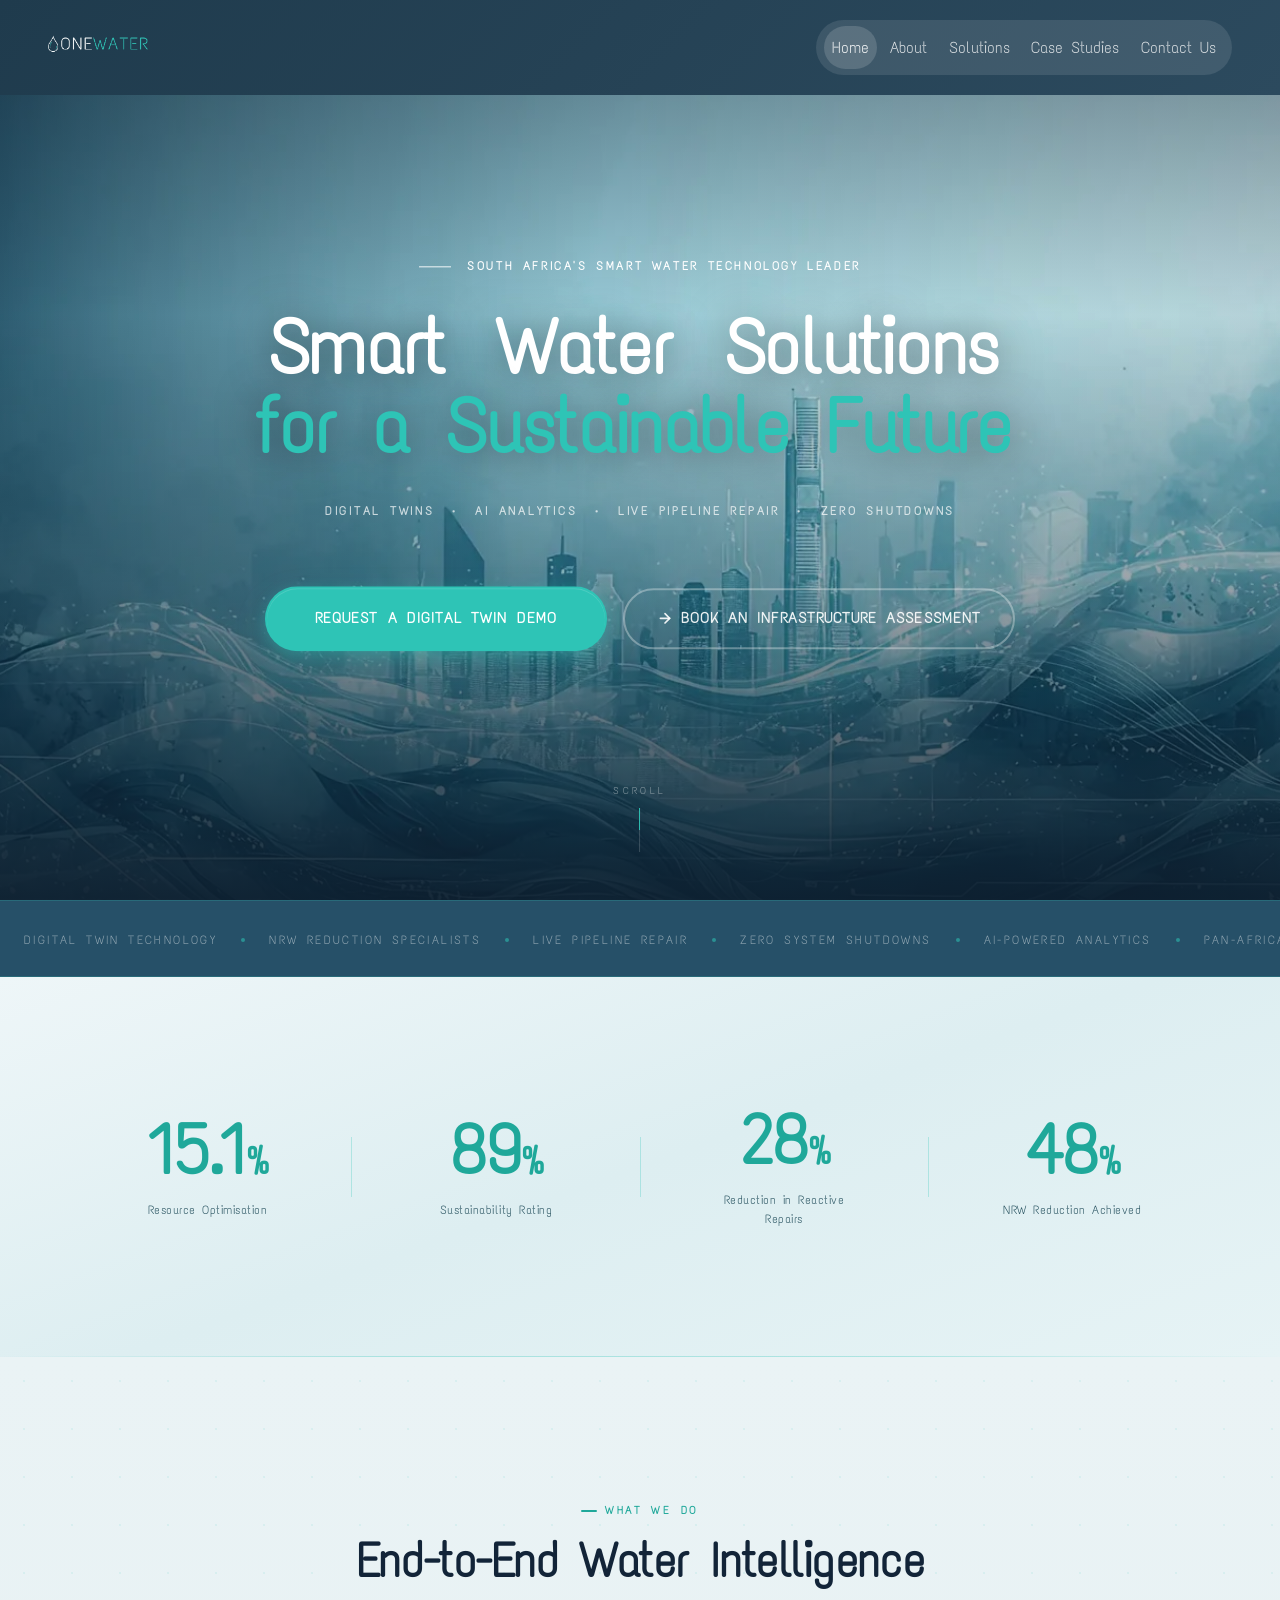
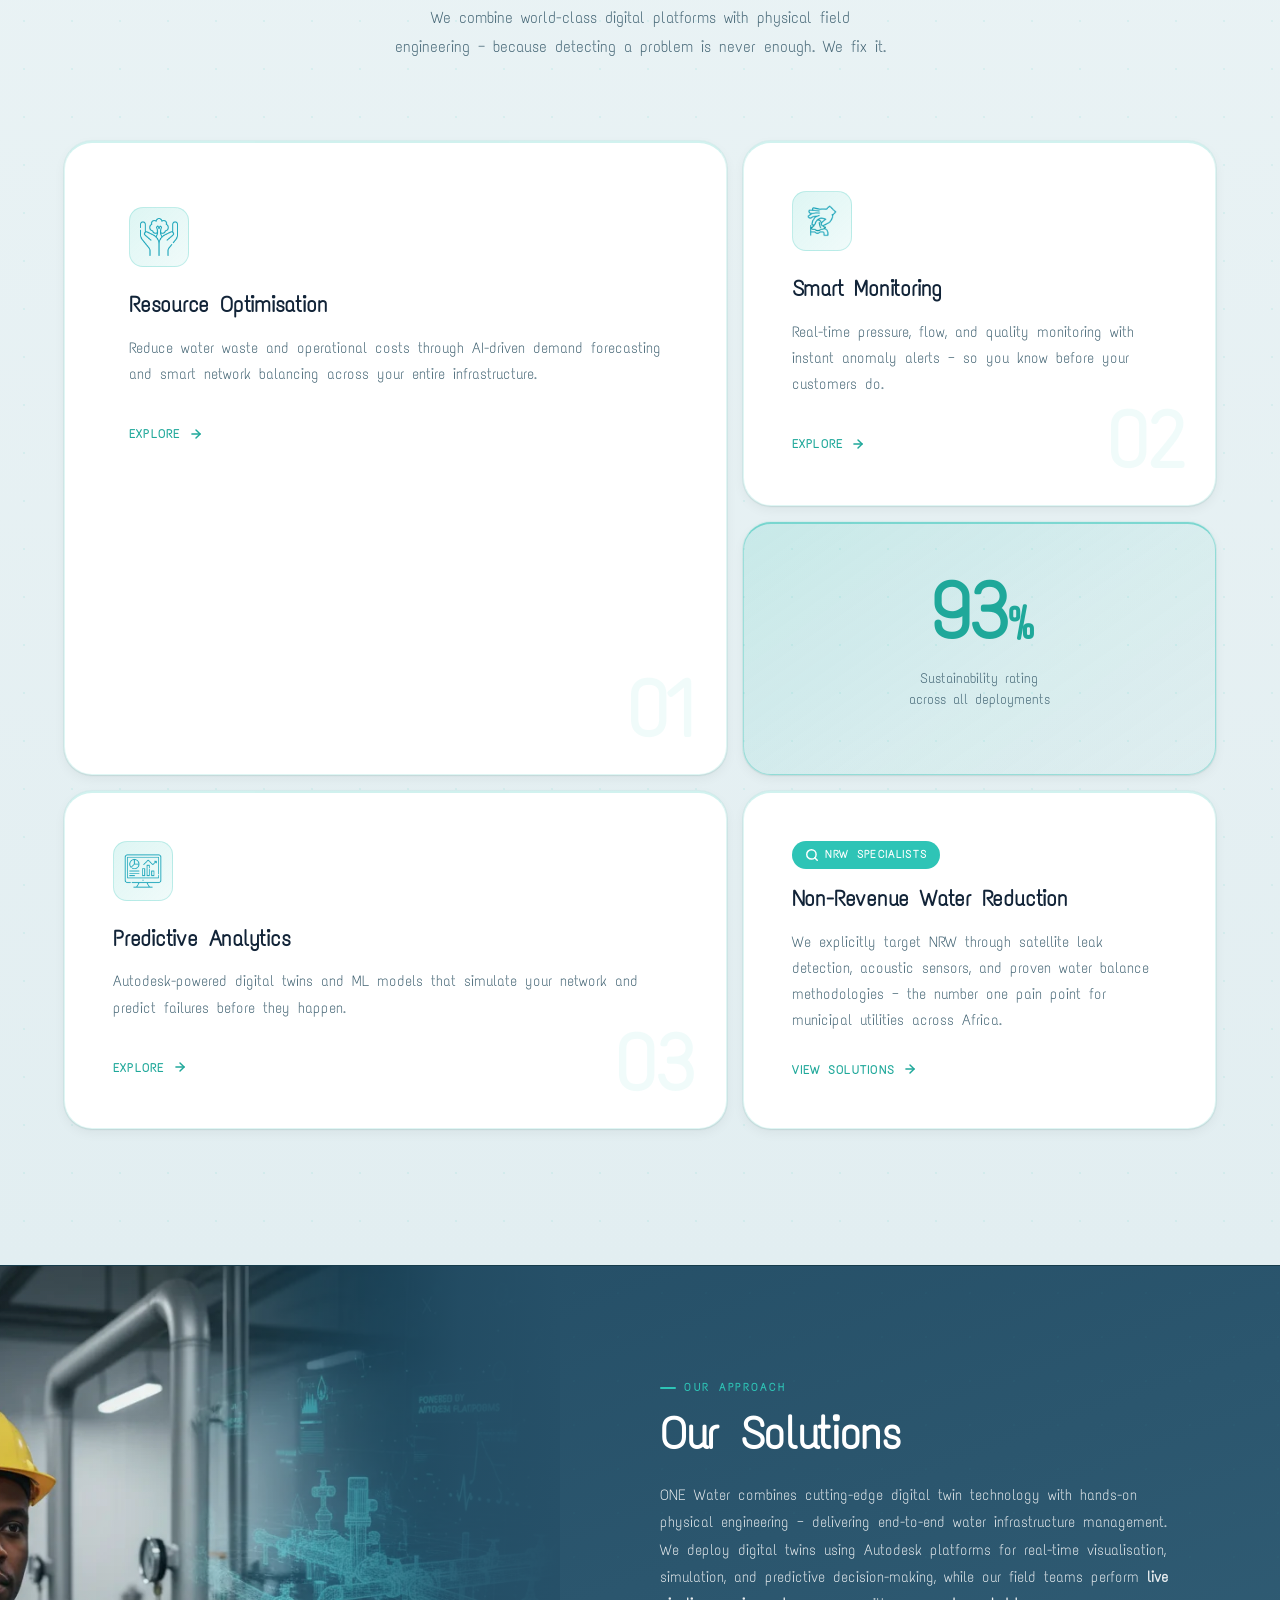
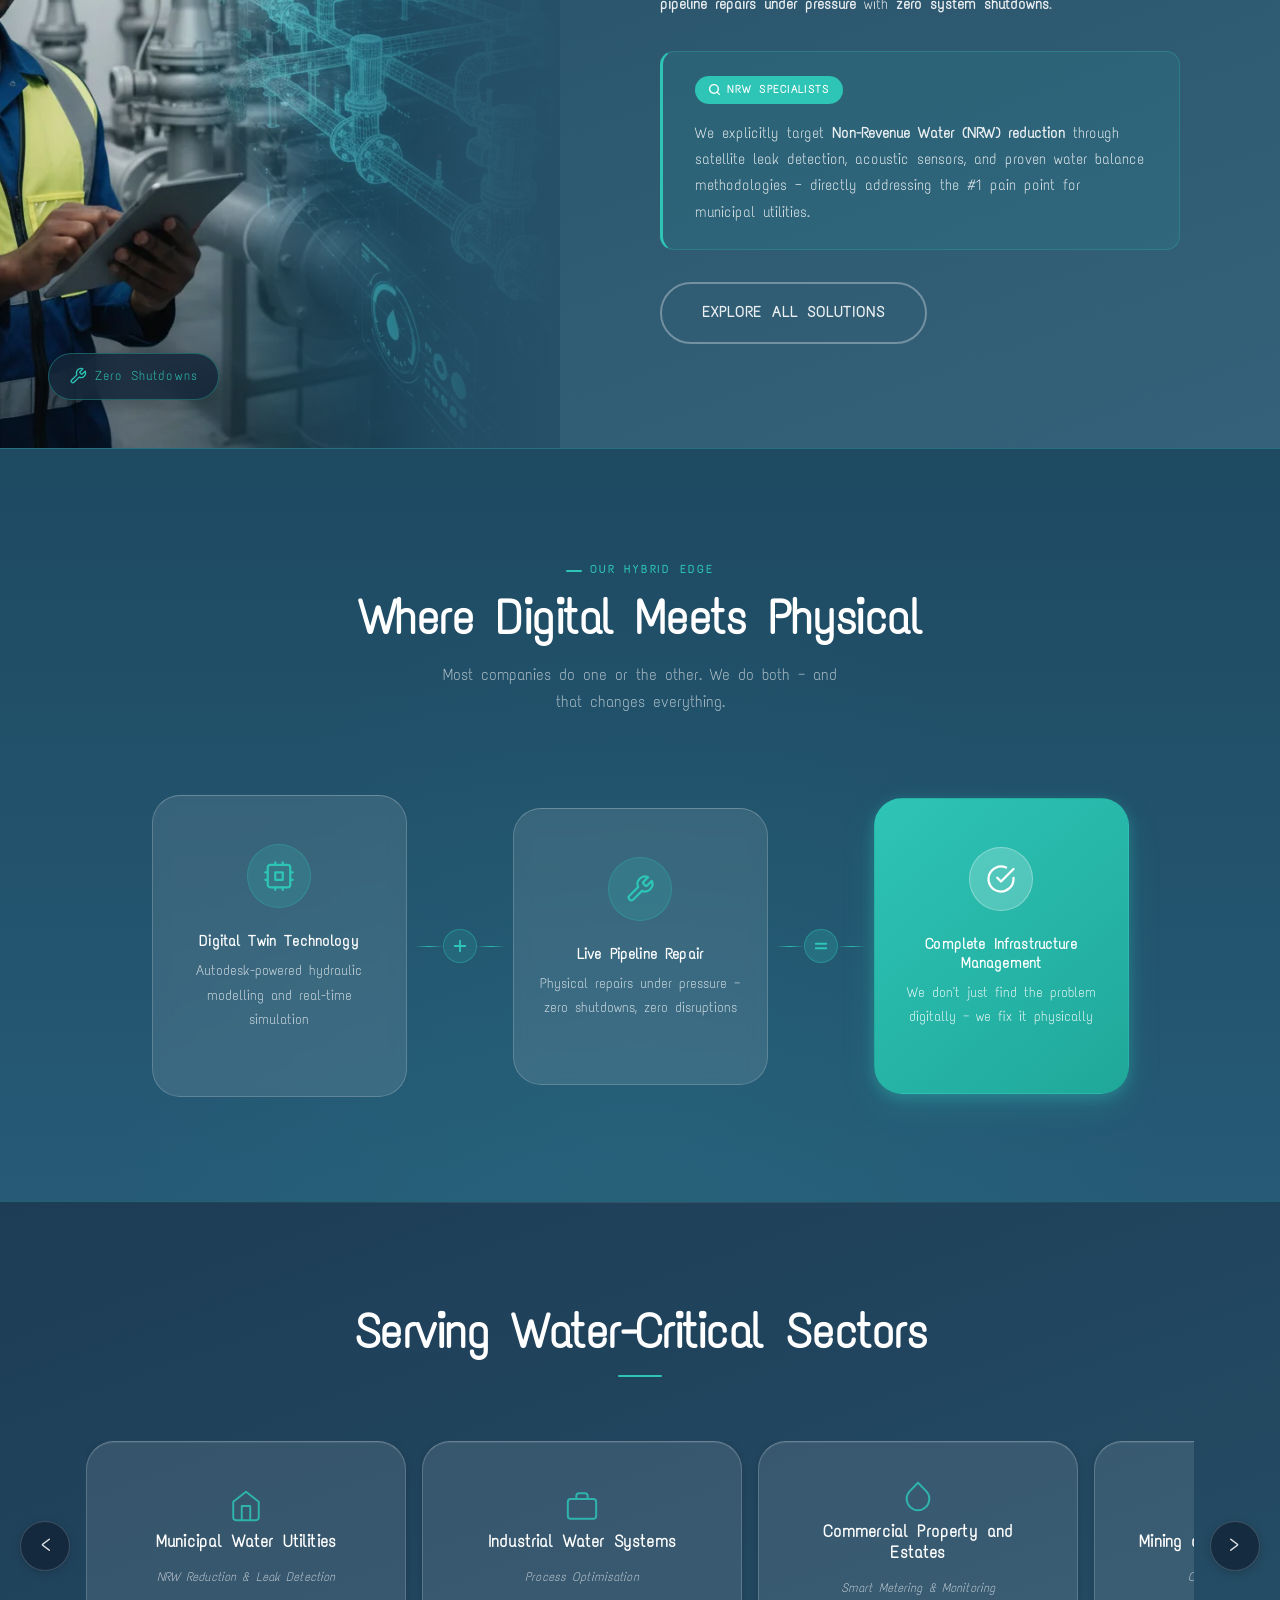
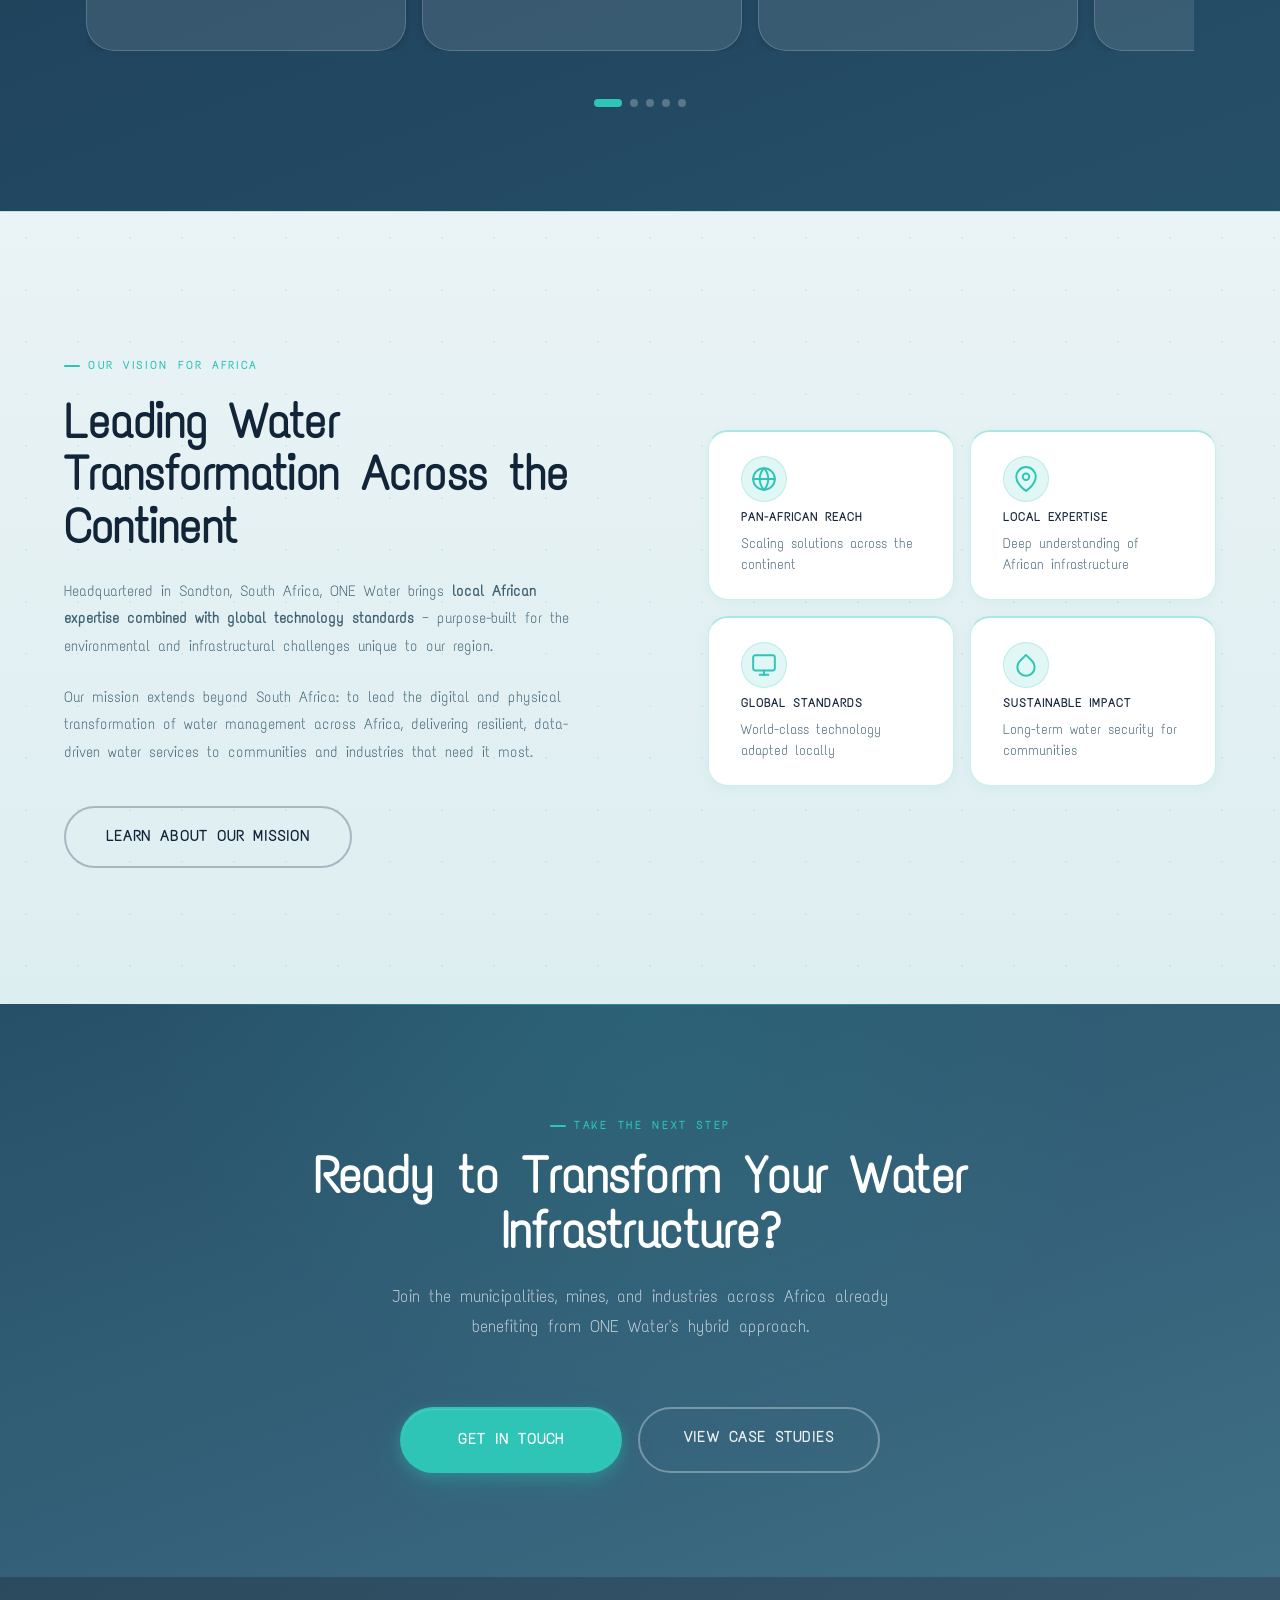
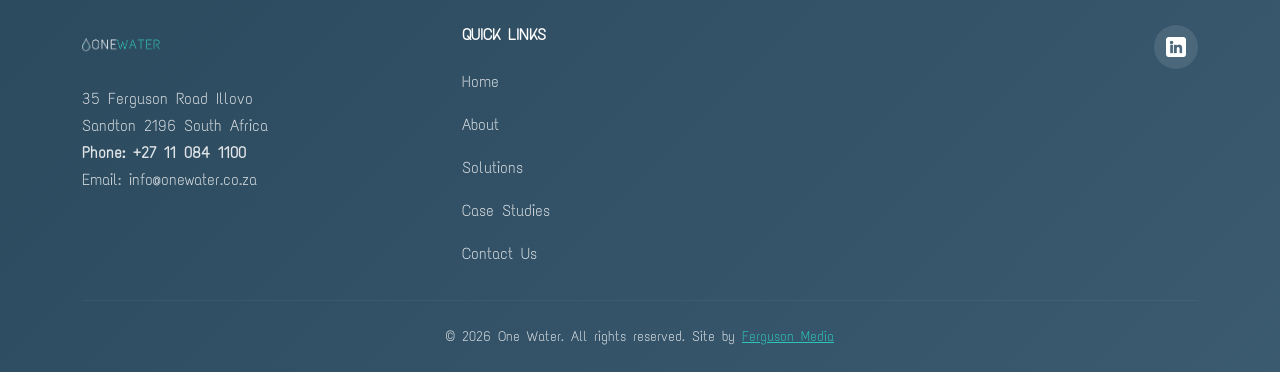
==== commit 3cfade44: "Convert site to shared Bootstrap nav/footer, consolidate page CSS/JS, and clean up assets Unifies al" ====
--- a/index.html
+++ b/index.html
@@ -38,8 +38,11 @@
     <link rel="preconnect" href="https://fonts.googleapis.com" />
     <link rel="preconnect" href="https://fonts.gstatic.com" crossorigin />
     <link href="https://fonts.googleapis.com/css2?family=Text+Me+One&family=Cormorant+Garamond:wght@300;400;500;600&family=DM+Sans:wght@300;400;500&display=swap" rel="stylesheet" />
+    <link rel="preconnect" href="https://cdn.jsdelivr.net" crossorigin />
+    <link href="https://cdn.jsdelivr.net/npm/bootstrap@5.3.3/dist/css/bootstrap.min.css" rel="stylesheet" />
     <link rel="stylesheet" href="css/loader.css" />
-    <link rel="stylesheet" href="css/index.css" />
+    <link rel="stylesheet" href="css/nav-bootstrap.css" />
+    <link rel="stylesheet" href="css/file.css" />
 
     <script type="application/ld+json">
     {
@@ -54,42 +57,45 @@
     }
     </script>
 </head>
-<body>
-
-    <header class="main-header" id="main_header">
-        <div class="brand">
-            <a href="index.html"><img class="brand-logo" src="images/logo.webp" alt="OneWater Logo" /></a>
-        </div>
-        <button class="hamburger" aria-label="Toggle menu" id="hamburger_btn">
-            <span class="hamburger-line"></span>
-            <span class="hamburger-line"></span>
-            <span class="hamburger-line"></span>
-        </button>
-        <nav class="nav-menu desktop-nav">
-            <a class="nav-link" href="index.html">Home</a>
-            <a class="nav-link" href="about.html">About</a>
-            <a class="nav-link" href="solutions.html">Solutions</a>
-            <a class="nav-link" href="case-studies.html">Case Studies</a>
-            <a class="nav-link" href="contact.html">Contact Us</a>
-        </nav>
-    </header>
-
-    <aside class="mobile-sidebar" id="mobile_sidebar">
-        <div class="sidebar-header">
-            <button class="close-btn" id="close_sidebar">&times;</button>
-        </div>
-        <nav class="sidebar-nav">
-            <a class="sidebar-link" href="index.html"><img class="sidebar-icon" loading="lazy" decoding="async" src="images/home.webp" alt="Home Icon">Home</a>
-            <a class="sidebar-link" href="about.html"><img class="sidebar-icon" loading="lazy" decoding="async" src="images/about.webp" alt="About Icon">About</a>
-            <a class="sidebar-link" href="solutions.html"><img class="sidebar-icon" loading="lazy" decoding="async" src="images/solutions.webp" alt="Solutions Icon">Solutions</a>
-            <a class="sidebar-link" href="case-studies.html"><img class="sidebar-icon" loading="lazy" decoding="async" src="images/case-study.webp" alt="Case Study Icon">Case Studies</a>
-            <a class="sidebar-link" href="contact.html"><img class="sidebar-icon" loading="lazy" decoding="async" src="images/contact.webp" alt="Contact Icon">Contact Us</a>
-        </nav>
-    </aside>
+<body class="ow-idx-body">
+
+    <!-- ===== NAVBAR (Bootstrap navbar component) ===== -->
+    <nav class="navbar navbar-expand-lg navbar-dark fixed-top ow-navbar" id="main_header">
+        <div class="container-fluid px-4 px-lg-5">
+            <a class="navbar-brand" href="index.html">
+                <img class="ow-brand-logo" src="images/logo.webp" alt="OneWater Logo" />
+            </a>
+            <button class="navbar-toggler ow-toggler" type="button" data-bs-toggle="offcanvas" data-bs-target="#owMobileMenu" aria-controls="owMobileMenu" aria-expanded="false" aria-label="Toggle navigation">
+                <span class="navbar-toggler-icon"></span>
+            </button>
+            <div class="offcanvas offcanvas-end ow-mobile-menu" tabindex="-1" id="owMobileMenu" aria-labelledby="owMobileMenuLabel">
+                <div class="offcanvas-header d-lg-none">
+                    <span class="visually-hidden" id="owMobileMenuLabel">Menu</span>
+                    <button type="button" class="btn-close btn-close-white ow-menu-close" data-bs-dismiss="offcanvas" data-bs-target="#owMobileMenu" aria-label="Close"></button>
+                </div>
+                <div class="offcanvas-body justify-content-lg-end">
+                    <ul class="navbar-nav ow-nav-pill">
+                        <li class="nav-item"><a class="nav-link active" aria-current="page" href="index.html">Home</a></li>
+                        <li class="nav-item"><a class="nav-link" href="about.html">About</a></li>
+                        <li class="nav-item"><a class="nav-link" href="solutions.html">Solutions</a></li>
+                        <li class="nav-item"><a class="nav-link" href="case-studies.html">Case Studies</a></li>
+                        <li class="nav-item"><a class="nav-link" href="contact.html">Contact Us</a></li>
+                    </ul>
+                    <div class="ow-mobile-menu-details d-lg-none">
+                        <a href="https://www.google.com/maps/place/35+Ferguson+Rd,+Illovo,+Sandton,+2196/@-26.1240527,28.0442193,17z/data=!3m1!4b1!4m6!3m5!1s0x1e950cc66f12708b:0xdec98442b3339e98!8m2!3d-26.1240527!4d28.0467942!16s%2Fg%2F11c26fxff5!5m1!1e1?entry=ttu&g_ep=EgoyMDI2MDIwMS4wIKXMDSoASAFQAw%3D%3D" class="ow-mobile-menu-line">35 Ferguson Road Illovo, Sandton 2196</a>
+                        <a href="tel:+27110841100" class="ow-mobile-menu-line">+27 11 084 1100</a>
+                        <a class="ow-mobile-social" href="https://www.linkedin.com/company/one-water-ai/posts/?feedView=all" target="_blank" rel="noopener noreferrer" aria-label="LinkedIn">
+                            <img loading="lazy" decoding="async" src="images/linkedin.webp" alt="LinkedIn" width="18" height="18">
+                        </a>
+                    </div>
+                </div>
+            </div>
+        </div>
+    </nav>
 
     <!-- HERO -->
     <section class="hero" id="home">
-        <video autoplay loop muted playsinline class="hero-bg" onerror="this.style.backgroundColor='#0d1f2d';">
+        <video autoplay loop muted playsinline poster="images/hero-poster.webp" class="hero-bg" onerror="this.style.backgroundColor='#0d1f2d';">
             <source src="images/original-hero.mp4" type="video/mp4" />
         </video>
         <div class="hero-overlay"></div>
@@ -313,7 +319,7 @@
                         <path d="M9 1v2M15 1v2M9 21v2M15 21v2M1 9h2M1 15h2M21 9h2M21 15h2"/>
                     </svg>
                 </div>
-                <h4 class="hybrid-item-title">Digital Twin Technology</h4>
+                <h3 class="hybrid-item-title">Digital Twin Technology</h3>
                 <p class="hybrid-item-text">Autodesk-powered hydraulic modelling and real-time simulation</p>
             </div>
 
@@ -331,7 +337,7 @@
                         <path d="M14.7 6.3a1 1 0 0 0 0 1.4l1.6 1.6a1 1 0 0 0 1.4 0l3.77-3.77a6 6 0 0 1-7.94 7.94l-6.91 6.91a2.12 2.12 0 0 1-3-3l6.91-6.91a6 6 0 0 1 7.94-7.94l-3.76 3.76z"/>
                     </svg>
                 </div>
-                <h4 class="hybrid-item-title">Live Pipeline Repair</h4>
+                <h3 class="hybrid-item-title">Live Pipeline Repair</h3>
                 <p class="hybrid-item-text">Physical repairs under pressure — zero shutdowns, zero disruptions</p>
             </div>
 
@@ -350,7 +356,7 @@
                         <polyline points="22 4 12 14.01 9 11.01"/>
                     </svg>
                 </div>
-                <h4 class="hybrid-item-title">Complete Infrastructure Management</h4>
+                <h3 class="hybrid-item-title">Complete Infrastructure Management</h3>
                 <p class="hybrid-item-text">We don't just find the problem digitally — we fix it physically</p>
             </div>
         </div>
@@ -404,11 +410,11 @@
             <button class="carousel-btn next-btn" aria-label="Next">&#8250;</button>
         </div>
         <div class="carousel-dots">
-            <span class="dot active" data-index="0"></span>
-            <span class="dot" data-index="1"></span>
-            <span class="dot" data-index="2"></span>
-            <span class="dot" data-index="3"></span>
-            <span class="dot" data-index="4"></span>
+            <button type="button" class="dot active" data-index="0" aria-label="Go to Municipal Water Utilities slide"></button>
+            <button type="button" class="dot" data-index="1" aria-label="Go to Industrial Water Systems slide"></button>
+            <button type="button" class="dot" data-index="2" aria-label="Go to Commercial Property and Estates slide"></button>
+            <button type="button" class="dot" data-index="3" aria-label="Go to Mining and Water Management slide"></button>
+            <button type="button" class="dot" data-index="4" aria-label="Go to Agricultural Water Solutions slide"></button>
         </div>
     </section>
 
@@ -428,28 +434,28 @@
                         <div class="africa-stat-icon-wrap">
                             <svg width="26" height="26" viewBox="0 0 24 24" fill="none" stroke="currentColor" stroke-width="1.8" stroke-linecap="round" stroke-linejoin="round"><circle cx="12" cy="12" r="10"/><line x1="2" y1="12" x2="22" y2="12"/><path d="M12 2a15.3 15.3 0 0 1 4 10 15.3 15.3 0 0 1-4 10 15.3 15.3 0 0 1-4-10 15.3 15.3 0 0 1 4-10z"/></svg>
                         </div>
-                        <h4 class="africa-stat-title">Pan-African Reach</h4>
+                        <h3 class="africa-stat-title">Pan-African Reach</h3>
                         <p class="africa-stat-text">Scaling solutions across the continent</p>
                     </div>
                     <div class="africa-stat reveal-up delay-100">
                         <div class="africa-stat-icon-wrap">
                             <svg width="26" height="26" viewBox="0 0 24 24" fill="none" stroke="currentColor" stroke-width="1.8" stroke-linecap="round" stroke-linejoin="round"><path d="M21 10c0 7-9 13-9 13s-9-6-9-13a9 9 0 0 1 18 0z"/><circle cx="12" cy="10" r="3"/></svg>
                         </div>
-                        <h4 class="africa-stat-title">Local Expertise</h4>
+                        <h3 class="africa-stat-title">Local Expertise</h3>
                         <p class="africa-stat-text">Deep understanding of African infrastructure</p>
                     </div>
                     <div class="africa-stat reveal-up delay-200">
                         <div class="africa-stat-icon-wrap">
                             <svg width="26" height="26" viewBox="0 0 24 24" fill="none" stroke="currentColor" stroke-width="1.8" stroke-linecap="round" stroke-linejoin="round"><rect x="2" y="3" width="20" height="14" rx="2"/><line x1="8" y1="21" x2="16" y2="21"/><line x1="12" y1="17" x2="12" y2="21"/></svg>
                         </div>
-                        <h4 class="africa-stat-title">Global Standards</h4>
+                        <h3 class="africa-stat-title">Global Standards</h3>
                         <p class="africa-stat-text">World-class technology adapted locally</p>
                     </div>
                     <div class="africa-stat reveal-up delay-300">
                         <div class="africa-stat-icon-wrap">
                             <svg width="26" height="26" viewBox="0 0 24 24" fill="none" stroke="currentColor" stroke-width="1.8" stroke-linecap="round" stroke-linejoin="round"><path d="M12 2.69l5.66 5.66a8 8 0 1 1-11.31 0z"/></svg>
                         </div>
-                        <h4 class="africa-stat-title">Sustainable Impact</h4>
+                        <h3 class="africa-stat-title">Sustainable Impact</h3>
                         <p class="africa-stat-text">Long-term water security for communities</p>
                     </div>
                 </div>
@@ -470,42 +476,45 @@
         </div>
     </section>
 
-    <!-- ===== FOOTER (UNTOUCHED) ===== -->
-    <footer class="main-footer">
-        <div class="footer-content">
-            <div class="footer-left">
-                <a href="index.html" class="footer-logo-link" aria-label="OneWater Home">
-                    <img loading="lazy" decoding="async" src="images/logo.webp" alt="OneWater" class="footer-logo">
-                </a>
-                <p class="footer-office">35 Ferguson Road Illovo<br>
-                    Sandton 2196 South Africa<br>
-                    <strong>Phone : +27 11 084 1100</strong><br>
-                    Email : info@onewater.co.za</p>
-            </div>
-            <div class="footer-center">
-                <h3 class="footer-heading">Quick Links</h3>
-                <nav class="footer-nav">
-                    <a class="footer-link" href="index.html">Home</a>
-                    <a class="footer-link" href="about.html">About</a>
-                    <a class="footer-link" href="solutions.html">Solutions</a>
-                    <a class="footer-link" href="case-studies.html">Case Studies</a>
-                    <a class="footer-link" href="contact.html">Contact Us</a>
-                </nav>
-            </div>
-            <div class="footer-right">
-                <div class="social-icons">
-                    <a class="social-link" href="https://www.linkedin.com/company/one-water-ai/posts/?feedView=all" target="_blank" rel="noopener noreferrer" aria-label="LinkedIn">
-                        <img class="social-icon" loading="lazy" decoding="async" src="images/linkedin.webp" alt="LinkedIn">
+    <!-- ===== FOOTER ===== -->
+    <footer class="ow-footer text-white pt-5 pb-4">
+        <div class="container">
+            <div class="row gy-4">
+                <div class="col-md-4">
+                    <a href="index.html" aria-label="OneWater Home">
+                        <img loading="lazy" decoding="async" src="images/logo.webp" alt="OneWater" class="ow-footer-logo mb-3">
                     </a>
-                </div>
-            </div>
-        </div>
-        <div class="footer-bottom">
-            <p class="footer-text">&copy; 2026 One Water. All rights reserved. Site by <a href="https://fergusonmedia.co.za" target="_blank" class="credit-link">Ferguson Media</a></p>
+                    <p class="ow-footer-text">
+                        35 Ferguson Road Illovo<br>
+                        Sandton 2196 South Africa<br>
+                        <strong>Phone: +27 11 084 1100</strong><br>
+                        Email: info@onewater.co.za
+                    </p>
+                </div>
+                <div class="col-md-4">
+                    <h3 class="h6 text-uppercase fw-bold mb-3">Quick Links</h3>
+                    <nav class="nav flex-column">
+                        <a class="nav-link ow-footer-link px-0" href="index.html">Home</a>
+                        <a class="nav-link ow-footer-link px-0" href="about.html">About</a>
+                        <a class="nav-link ow-footer-link px-0" href="solutions.html">Solutions</a>
+                        <a class="nav-link ow-footer-link px-0" href="case-studies.html">Case Studies</a>
+                        <a class="nav-link ow-footer-link px-0" href="contact.html">Contact Us</a>
+                    </nav>
+                </div>
+                <div class="col-md-4 text-md-end">
+                    <a class="d-inline-flex align-items-center justify-content-center ow-social-icon" href="https://www.linkedin.com/company/one-water-ai/posts/?feedView=all" target="_blank" rel="noopener noreferrer" aria-label="LinkedIn">
+                        <img loading="lazy" decoding="async" src="images/linkedin.webp" alt="LinkedIn" width="20" height="20">
+                    </a>
+                </div>
+            </div>
+            <hr class="ow-footer-divider my-4" />
+            <p class="text-center small ow-footer-text mb-0">&copy; 2026 One Water. All rights reserved. Site by <a href="https://fergusonmedia.co.za" target="_blank" rel="noopener noreferrer" class="ow-credit-link">Ferguson Media</a></p>
         </div>
     </footer>
 
+    <script src="https://cdn.jsdelivr.net/npm/bootstrap@5.3.3/dist/js/bootstrap.bundle.min.js"></script>
     <script src="js/loader.js"></script>
-    <script src="js/index.js"></script>
+    <script src="js/nav-bootstrap.js"></script>
+    <script src="js/file.js"></script>
 </body>
 </html>
--- a/css/file.css
+++ b/css/file.css
@@ -0,0 +1,2408 @@
+/* =========================================================
+   OneWater — Bootstrap-first page styles
+   Shared by contact.html, case-studies.html, solutions.html,
+   and about.html. Each page only uses its own namespaced
+   classes (ow-hero/ow-card, ow-cs-*, ow-sol-*, ow-ab-*) below,
+   so loading this one file everywhere is safe and avoids
+   duplicating rules across four separate files.
+
+   Truly shared chrome (navbar, footer, mobile menu, back-to-top
+   button, page-hero base) lives separately in nav-bootstrap.css.
+   ========================================================= */
+
+/* =========================================================
+   CONTACT — hero (background image + overlay), cards, form
+   ========================================================= */
+.ow-hero {
+    position: relative;
+    min-height: 60vh;
+    padding-top: 7rem;
+    padding-bottom: 4rem;
+    overflow: hidden;
+}
+
+.ow-hero-bg {
+    position: absolute;
+    inset: 0;
+    width: 100%;
+    height: 100%;
+    object-fit: cover;
+    z-index: 0;
+}
+
+.ow-hero-overlay {
+    position: absolute;
+    inset: 0;
+    background: linear-gradient(180deg, rgba(15,30,42,0.75) 0%, rgba(15,30,42,0.55) 100%);
+    z-index: 1;
+}
+
+.ow-hero .container {
+    z-index: 2;
+}
+
+.ow-hero-text {
+    color: rgba(255, 255, 255, 0.9);
+}
+
+.ow-section-alt {
+    background: #f8f9fa;
+}
+
+.ow-card {
+    border-radius: 0.75rem;
+}
+
+.ow-card-icon {
+    width: 48px;
+    height: 48px;
+    object-fit: contain;
+    filter: brightness(0) saturate(100%) invert(68%) sepia(48%) saturate(582%) hue-rotate(125deg) brightness(95%) contrast(87%);
+}
+
+.ow-card-title {
+    color: var(--ow-navy-2);
+    letter-spacing: 0.05em;
+}
+
+.ow-link {
+    color: var(--bs-primary);
+    text-decoration: none;
+}
+
+.ow-link:hover {
+    color: var(--bs-link-hover-color);
+}
+
+.ow-form-title {
+    color: var(--bs-primary);
+    font-weight: 600;
+}
+
+.ow-input:focus {
+    border-color: var(--bs-primary);
+    box-shadow: 0 0 0 0.25rem rgba(var(--bs-primary-rgb), 0.25);
+}
+
+.ow-btn-primary {
+    background-color: var(--bs-primary);
+    border-color: var(--bs-primary);
+    color: #fff;
+}
+
+.ow-btn-primary:hover {
+    background-color: var(--bs-link-hover-color);
+    border-color: var(--bs-link-hover-color);
+    color: #fff;
+}
+
+/* =========================================================
+   CASE STUDIES — cards, Challenge/Solution/Outcome accordion, CTA
+   ========================================================= */
+.ow-cs-card {
+    border-radius: 1.25rem;
+    overflow: hidden;
+    box-shadow: 0 4px 20px rgba(0, 0, 0, 0.06);
+    transition: transform 0.3s ease, box-shadow 0.3s ease;
+}
+
+.ow-cs-card:hover {
+    transform: translateY(-5px);
+    box-shadow: 0 10px 40px rgba(0, 0, 0, 0.12);
+}
+
+.ow-cs-img {
+    width: 100%;
+    height: 100%;
+    min-height: 280px;
+    object-fit: cover;
+}
+
+.ow-cs-badge {
+    display: inline-block;
+    background: linear-gradient(135deg, var(--ow-navy-2) 0%, #3a5a70 100%);
+    color: #fff;
+    padding: 0.5rem 1.25rem;
+    border-radius: 50px;
+    font-size: 0.9rem;
+    font-weight: 600;
+}
+
+.ow-cs-title {
+    color: var(--ow-navy);
+    font-weight: 600;
+}
+
+.ow-cs-detail-title {
+    color: var(--ow-navy-2);
+    font-weight: 600;
+}
+
+.ow-cs-accordion .accordion-item {
+    border: none;
+    border-bottom: 1px solid #e9edf1;
+    background: transparent;
+}
+
+.ow-cs-accordion .accordion-item:last-child {
+    border-bottom: none;
+}
+
+.ow-cs-accordion .accordion-button {
+    background: transparent;
+    color: var(--ow-navy-2);
+    font-size: 0.85rem;
+    font-weight: 700;
+    text-transform: uppercase;
+    letter-spacing: 0.05em;
+    padding: 0.9rem 0;
+    box-shadow: none;
+}
+
+.ow-cs-accordion .accordion-button:not(.collapsed) {
+    color: var(--bs-primary);
+    background: transparent;
+    box-shadow: none;
+}
+
+.ow-cs-accordion .accordion-button:focus {
+    box-shadow: none;
+}
+
+.ow-cs-accordion .accordion-button::after {
+    background-image: url("data:image/svg+xml,%3csvg xmlns='http://www.w3.org/2000/svg' viewBox='0 0 16 16' fill='%232c4a5e'%3e%3cpath fill-rule='evenodd' d='M1.646 4.646a.5.5 0 0 1 .708 0L8 10.293l5.646-5.647a.5.5 0 0 1 .708.708l-6 6a.5.5 0 0 1-.708 0l-6-6a.5.5 0 0 1 0-.708z'/%3e%3c/svg%3e");
+}
+
+.ow-cs-accordion .accordion-button:not(.collapsed)::after {
+    background-image: url("data:image/svg+xml,%3csvg xmlns='http://www.w3.org/2000/svg' viewBox='0 0 16 16' fill='%232ec4b6'%3e%3cpath fill-rule='evenodd' d='M1.646 4.646a.5.5 0 0 1 .708 0L8 10.293l5.646-5.647a.5.5 0 0 1 .708.708l-6 6a.5.5 0 0 1-.708 0l-6-6a.5.5 0 0 1 0-.708z'/%3e%3c/svg%3e");
+}
+
+.ow-cs-accordion .accordion-body {
+    color: #6c757d;
+    padding: 0 0 1rem;
+}
+
+.ow-cs-cta {
+    background: #fff;
+}
+
+.ow-cs-cta-title {
+    color: var(--ow-navy);
+    font-weight: 500;
+}
+
+.ow-cs-cta-btn {
+    background: transparent;
+    color: var(--ow-navy);
+    border: 2px solid var(--ow-navy);
+    border-radius: 50px;
+    padding: 0.9rem 2.5rem;
+    font-weight: 600;
+    transition: background-color 0.2s ease, color 0.2s ease, transform 0.2s ease;
+}
+
+.ow-cs-cta-btn:hover {
+    background: var(--ow-navy);
+    color: #fff;
+    transform: translateY(-3px);
+}
+
+/* =========================================================
+   SOLUTIONS — alternating cards, highlight interstitials, CTA
+   ========================================================= */
+.ow-sol-card {
+    border-radius: 1.25rem;
+    box-shadow: 0 4px 20px rgba(0, 0, 0, 0.06);
+    border: 1px solid rgba(0, 0, 0, 0.06);
+}
+
+.ow-sol-icon {
+    width: 64px;
+    height: 64px;
+    flex-shrink: 0;
+    display: flex;
+    align-items: center;
+    justify-content: center;
+    border-radius: 50%;
+    background: var(--bs-primary);
+    color: #fff;
+}
+
+.ow-sol-number {
+    font-size: 4.5rem;
+    font-weight: 700;
+    color: rgba(31, 59, 77, 0.08);
+    line-height: 1;
+    flex-shrink: 0;
+}
+
+.ow-sol-title {
+    color: var(--ow-navy);
+    font-weight: 600;
+}
+
+.ow-sol-block-label {
+    color: var(--bs-primary);
+    text-transform: uppercase;
+    letter-spacing: 0.05em;
+    font-size: 0.8rem;
+    font-weight: 700;
+}
+
+.ow-sol-block {
+    border-left: 3px solid transparent;
+    padding-left: 1.25rem;
+}
+
+.ow-sol-block.ow-sol-block--highlight {
+    background: rgba(46, 196, 182, 0.06);
+    border-left-color: var(--bs-primary);
+    border-radius: 0 0.75rem 0.75rem 0;
+    padding: 1rem 1.25rem;
+}
+
+.ow-sol-block.ow-sol-block--impact {
+    background: #f4f6f8;
+    border-left-color: var(--ow-navy);
+    border-radius: 0 0.75rem 0.75rem 0;
+    padding: 1rem 1.25rem;
+}
+
+.ow-sol-chip {
+    background: #f4f6f8;
+    border-radius: 0.75rem;
+    padding: 0.75rem 1.25rem;
+    text-align: center;
+}
+
+.ow-sol-chip-number {
+    display: block;
+    color: var(--bs-primary);
+    font-weight: 700;
+    font-size: 1.25rem;
+}
+
+.ow-sol-chip-label {
+    display: block;
+    color: #6c757d;
+    font-size: 0.8rem;
+}
+
+.ow-sol-img {
+    width: 100%;
+    height: 100%;
+    min-height: 260px;
+    object-fit: cover;
+    border-radius: 1rem;
+}
+
+.ow-sol-learn-more {
+    color: var(--bs-primary);
+    font-weight: 600;
+    text-decoration: none;
+}
+
+.ow-sol-learn-more:hover {
+    color: var(--bs-link-hover-color);
+}
+
+.ow-sol-highlight {
+    background: linear-gradient(135deg, var(--ow-navy) 0%, var(--ow-navy-2) 100%);
+    border-radius: 1.25rem;
+    color: #fff;
+}
+
+.ow-sol-highlight-title {
+    font-weight: 600;
+}
+
+.ow-sol-highlight-text {
+    color: rgba(255, 255, 255, 0.85);
+}
+
+.ow-sol-cta {
+    background: linear-gradient(135deg, var(--ow-navy) 0%, var(--ow-navy-2) 100%);
+    color: #fff;
+}
+
+.ow-sol-cta-intro {
+    color: rgba(255, 255, 255, 0.85);
+}
+
+.ow-sol-cta-benefits {
+    max-width: 700px;
+}
+
+.ow-sol-benefit {
+    color: #fff;
+    font-size: 1.05rem;
+    text-align: left;
+    padding: 1rem 1.5rem;
+    background: rgba(255, 255, 255, 0.08);
+    border-radius: 0.75rem;
+    backdrop-filter: blur(10px);
+    transition: background-color 0.3s ease, transform 0.3s ease;
+}
+
+.ow-sol-benefit:hover {
+    background: rgba(255, 255, 255, 0.12);
+    transform: translateX(8px);
+}
+
+.ow-sol-benefit svg {
+    color: var(--bs-primary);
+    flex-shrink: 0;
+}
+
+.ow-sol-cta-btn {
+    background: var(--bs-primary);
+    border-color: var(--bs-primary);
+    color: #fff;
+    border-radius: 50px;
+    padding: 0.9rem 2.5rem;
+    font-weight: 600;
+}
+
+.ow-sol-cta-btn:hover {
+    background: var(--bs-link-hover-color);
+    border-color: var(--bs-link-hover-color);
+    color: #fff;
+}
+
+/* =========================================================
+   ABOUT — hero, VMV cards, African Advantage, Value Prop, Partners
+   ========================================================= */
+.ow-ab-eyebrow {
+    font-size: 0.75rem;
+    font-weight: 600;
+    letter-spacing: 0.2em;
+    text-transform: uppercase;
+    color: var(--bs-primary);
+}
+
+.ow-ab-section-title {
+    font-weight: 500;
+    color: var(--ow-navy);
+}
+
+.ow-ab-section-title--light {
+    color: #fff;
+}
+
+.ow-ab-section-sub {
+    color: rgba(255, 255, 255, 0.78);
+}
+
+.ow-ab-hero {
+    position: relative;
+    min-height: 70vh;
+    padding-top: 8.5rem;
+    padding-bottom: 4rem;
+    overflow: hidden;
+}
+
+.ow-ab-hero-bg {
+    position: absolute;
+    inset: 0;
+    width: 100%;
+    height: 100%;
+    object-fit: cover;
+    z-index: 0;
+}
+
+.ow-ab-hero-overlay {
+    position: absolute;
+    inset: 0;
+    background: linear-gradient(105deg, rgba(15,30,42,0.92) 0%, rgba(24,59,82,0.78) 55%, rgba(44,74,94,0.55) 100%);
+    z-index: 1;
+}
+
+.ow-ab-hero .container {
+    position: relative;
+    z-index: 2;
+}
+
+.ow-ab-hero-intro {
+    color: rgba(255, 255, 255, 0.85);
+}
+
+.ow-ab-hero-card {
+    background: rgba(255, 255, 255, 0.06);
+    border: 1px solid rgba(255, 255, 255, 0.15);
+    border-radius: 1rem;
+    padding: 1.5rem;
+    backdrop-filter: blur(10px);
+}
+
+.ow-ab-hero-card-label {
+    color: var(--bs-primary);
+    font-size: 0.75rem;
+    font-weight: 700;
+    letter-spacing: 0.1em;
+    text-transform: uppercase;
+}
+
+.ow-ab-hero-card-text {
+    color: rgba(255, 255, 255, 0.85);
+    margin-bottom: 0;
+}
+
+.ow-ab-vmv {
+    background: #f7f9fb;
+}
+
+.ow-ab-vmv-card {
+    background: #fff;
+    border: 1px solid #dde7ef;
+    border-radius: 1rem;
+    padding: 2.25rem;
+    height: 100%;
+}
+
+.ow-ab-vmv-card--accent {
+    background: linear-gradient(160deg, var(--ow-navy) 0%, var(--ow-navy-2) 100%);
+    border-color: var(--ow-navy-2);
+    color: #fff;
+}
+
+.ow-ab-vmv-icon {
+    width: 56px;
+    height: 56px;
+    border-radius: 0.875rem;
+    background: #eaf7f6;
+    color: var(--bs-primary);
+    display: flex;
+    align-items: center;
+    justify-content: center;
+    margin-bottom: 1.25rem;
+}
+
+.ow-ab-vmv-card--accent .ow-ab-vmv-icon {
+    background: var(--bs-primary);
+    color: #fff;
+}
+
+.ow-ab-vmv-tag {
+    font-size: 0.7rem;
+    font-weight: 700;
+    letter-spacing: 0.15em;
+    text-transform: uppercase;
+    color: var(--bs-primary);
+}
+
+.ow-ab-vmv-card--accent .ow-ab-vmv-tag {
+    color: #7fe0d6;
+}
+
+.ow-ab-vmv-title {
+    font-weight: 500;
+    margin: 0.5rem 0 0.75rem;
+}
+
+.ow-ab-vmv-body {
+    color: #4a5c68;
+    margin-bottom: 0;
+}
+
+.ow-ab-vmv-card--accent .ow-ab-vmv-body {
+    color: rgba(255, 255, 255, 0.85);
+}
+
+.ow-ab-vmv-list {
+    display: flex;
+    flex-wrap: wrap;
+    gap: 0.6rem;
+    list-style: none;
+    padding-left: 0;
+    margin-bottom: 0;
+}
+
+.ow-ab-vmv-list li {
+    background: #eaf7f6;
+    color: var(--ow-navy-2);
+    font-size: 0.85rem;
+    font-weight: 600;
+    padding: 0.5rem 1rem;
+    border-radius: 50px;
+    border: 1px solid rgba(46, 196, 182, 0.45);
+}
+
+.ow-ab-values-band {
+    display: flex;
+    align-items: center;
+    flex-wrap: wrap;
+    gap: 1.75rem;
+    background: #f2fbfa;
+    border: 1px solid #d0f5f2;
+    border-left: 4px solid var(--bs-primary);
+    border-radius: 1rem;
+    padding: 2rem 2.25rem;
+}
+
+.ow-ab-values-band-head {
+    display: flex;
+    align-items: center;
+    gap: 1.25rem;
+    flex: 1 1 280px;
+    min-width: 0;
+}
+
+.ow-ab-values-band-head-text {
+    min-width: 0;
+}
+
+.ow-ab-values-band-head .ow-ab-vmv-icon {
+    margin-bottom: 0;
+    flex-shrink: 0;
+}
+
+.ow-ab-values-band-list {
+    flex: 1 1 320px;
+    margin: 0;
+}
+
+.ow-ab-africa {
+    background: linear-gradient(160deg, #1a2f3f 0%, #2c4a5e 60%, #183b52 100%);
+}
+
+.ow-ab-africa-card {
+    background: rgba(255, 255, 255, 0.05);
+    border: 1px solid rgba(255, 255, 255, 0.1);
+    border-radius: 1.125rem;
+    padding: 2rem;
+    height: 100%;
+    position: relative;
+    overflow: hidden;
+    transition: background-color 0.35s ease, transform 0.35s ease, border-color 0.35s ease;
+}
+
+.ow-ab-africa-card:hover {
+    background: rgba(46, 196, 182, 0.08);
+    border-color: rgba(46, 196, 182, 0.35);
+    transform: translateY(-6px);
+}
+
+.ow-ab-africa-card:hover .ow-ab-africa-num {
+    color: rgba(46, 196, 182, 0.08);
+}
+
+.ow-ab-africa-card:hover .ow-ab-africa-icon {
+    background: var(--bs-primary);
+    color: #fff;
+}
+
+.ow-ab-africa-num {
+    position: absolute;
+    top: 0.75rem;
+    right: 1.25rem;
+    font-size: 3.25rem;
+    font-weight: 300;
+    color: rgba(255, 255, 255, 0.05);
+    line-height: 1;
+    transition: color 0.35s ease;
+}
+
+.ow-ab-africa-icon {
+    width: 52px;
+    height: 52px;
+    border-radius: 0.875rem;
+    background: rgba(46, 196, 182, 0.12);
+    color: var(--bs-primary);
+    display: flex;
+    align-items: center;
+    justify-content: center;
+    margin-bottom: 1.25rem;
+    position: relative;
+    transition: background-color 0.3s ease, color 0.3s ease;
+}
+
+.ow-ab-africa-card-title {
+    color: #fff;
+    font-weight: 500;
+}
+
+.ow-ab-africa-card-text {
+    color: rgba(255, 255, 255, 0.72);
+    margin-bottom: 0;
+}
+
+.ow-ab-value {
+    background: #f7f9fb;
+}
+
+.ow-ab-value-grid {
+    border-radius: 1.25rem;
+    overflow: hidden;
+    border: 1px solid #dde7ef;
+    box-shadow: 0 8px 40px rgba(0, 0, 0, 0.07);
+}
+
+.ow-ab-value-col {
+    background: #fff;
+    padding: 2.75rem 2.25rem;
+    height: 100%;
+}
+
+.ow-ab-value-col--featured {
+    background: linear-gradient(160deg, #1a2f3f, var(--ow-navy-2));
+    color: #fff;
+}
+
+.ow-ab-value-badge {
+    display: inline-flex;
+    align-items: center;
+    gap: 0.4rem;
+    background: var(--bs-primary);
+    color: #fff;
+    font-size: 0.68rem;
+    font-weight: 700;
+    letter-spacing: 0.08em;
+    text-transform: uppercase;
+    padding: 0.35rem 0.9rem;
+    border-radius: 50px;
+    margin-bottom: 1.5rem;
+}
+
+.ow-ab-value-icon-wrap {
+    width: 72px;
+    height: 72px;
+    background: #f0fdfc;
+    border: 1.5px solid #d0f5f2;
+    border-radius: 1.125rem;
+    display: flex;
+    align-items: center;
+    justify-content: center;
+    margin-bottom: 1.5rem;
+}
+
+.ow-ab-value-col--featured .ow-ab-value-icon-wrap {
+    background: rgba(46, 196, 182, 0.12);
+    border-color: rgba(46, 196, 182, 0.25);
+}
+
+.ow-ab-value-icon {
+    height: 38px;
+    width: auto;
+    object-fit: contain;
+}
+
+.ow-ab-value-heading {
+    font-weight: 500;
+    color: var(--ow-navy);
+}
+
+.ow-ab-value-col--featured .ow-ab-value-heading {
+    color: #fff;
+}
+
+.ow-ab-value-divider {
+    width: 36px;
+    height: 3px;
+    background: var(--bs-primary);
+    border-radius: 2px;
+    margin: 1rem 0;
+}
+
+.ow-ab-value-col--featured .ow-ab-value-divider {
+    background: rgba(46, 196, 182, 0.5);
+}
+
+.ow-ab-value-body {
+    color: #4a5c68;
+    margin-bottom: 0;
+}
+
+.ow-ab-value-col--featured .ow-ab-value-body {
+    color: rgba(255, 255, 255, 0.8);
+}
+
+.ow-ab-partners {
+    background: #eef3f7;
+}
+
+.ow-ab-partner-card {
+    background: #fff;
+    border: 1px solid #dde7ef;
+    border-radius: 1rem;
+    padding: 2rem;
+    height: 100%;
+    text-align: center;
+    transition: transform 0.3s ease, box-shadow 0.3s ease, border-color 0.3s ease;
+}
+
+.ow-ab-partner-card:hover {
+    transform: translateY(-6px);
+    box-shadow: 0 12px 32px rgba(0, 0, 0, 0.1);
+    border-color: var(--bs-primary);
+}
+
+.ow-ab-partner-logo {
+    max-height: 70px;
+    max-width: 100%;
+    object-fit: contain;
+    margin-bottom: 1.25rem;
+}
+
+.ow-ab-partner-text {
+    color: #4a5c68;
+    font-size: 0.92rem;
+}
+
+.ow-ab-partner-link {
+    color: var(--bs-primary);
+    font-weight: 600;
+    font-size: 0.85rem;
+    text-decoration: none;
+}
+
+.ow-ab-partner-link:hover {
+    color: var(--bs-link-hover-color);
+}
+
+/* =========================================================
+   INDEX (home page) — hero, marquee, bento grid, solutions
+   split, hybrid strip, sectors carousel, pan-africa, CTA.
+   Scoped design tokens/keyframes below are unique to this
+   page's classes and don't collide with the ow-* namespaced
+   rules above, so sharing this one file is safe.
+   ========================================================= */
+
+:root {
+    /* Brand colours */
+
+    --teal:          #2ec4b6;
+    --teal-dark:     #1fa89a;
+    --teal-dim:      rgba(46,196,182,0.14);
+    --teal-glow:     rgba(46,196,182,0.35);
+    --navy:          #0d1e2e;       /* was #080f17 — lifted */
+    --navy-1:        #122438;       /* was #0d1f2d — lifted */
+    --navy-2:        #163045;       /* was #0f2234 — lifted */
+    --navy-3:        #1d3c56;       /* was #162d3f — lifted */
+    --navy-4:        #265068;       /* was #1f3b4d — lifted */
+    --navy-5:        #35627a;       /* was #2d4f62 — lifted */
+    --white:         #fff;
+    --w90:           rgba(255,255,255,0.92);
+    --w70:           rgba(255,255,255,0.75);
+    --w50:           rgba(255,255,255,0.55);
+    --w20:           rgba(255,255,255,0.22);
+    --w08:           rgba(255,255,255,0.1);
+    --w04:           rgba(255,255,255,0.06);
+
+    /* SPACING SCALE — 8pt grid */
+
+    --s-1:   8px;
+    --s-2:  16px;
+    --s-3:  24px;
+    --s-4:  32px;
+    --s-5:  48px;
+    --s-6:  64px;
+    --s-7:  80px;
+    --s-8: 104px;
+    --s-9: 136px;
+    --container:    1200px;
+    --container-px: clamp(24px, 5%, 80px);
+    --h1-size:   clamp(3.2rem, min(6vw, 9vh), 5.6rem);
+    --h2-size:   clamp(2rem, 3.8vw, 3rem);
+    --h3-size:   clamp(1.1rem, 2vw, 1.38rem);
+    --body-size: 1rem;
+    --small-size:0.88rem;
+    --micro-size:0.74rem;
+    --shadow-card:    0 1px 2px rgba(0,0,0,0.06), 0 4px 12px rgba(0,0,0,0.05), 0 0 0 1px rgba(46,196,182,0.08);
+    --shadow-raise:   0 4px 8px rgba(0,0,0,0.07), 0 16px 40px rgba(0,0,0,0.1), 0 0 0 1px rgba(46,196,182,0.12);
+    --shadow-teal:    0 4px 14px rgba(46,196,182,0.3), 0 12px 32px rgba(46,196,182,0.18);
+    --shadow-teal-lg: 0 8px 24px rgba(46,196,182,0.35), 0 24px 56px rgba(46,196,182,0.22);
+
+    /* GLASS — lighter, more visible */
+
+    --glass-bg:           rgba(255,255,255,0.09);   /* was 0.055 */
+    --glass-border:       rgba(255,255,255,0.15);   /* was 0.1 */
+    --glass-border-top:   rgba(255,255,255,0.2);    /* was 0.13 */
+    --glass-hover:        rgba(255,255,255,0.13);   /* was 0.085 */
+    --glass-teal-bg:      rgba(46,196,182,0.1);
+    --glass-teal-border:  rgba(46,196,182,0.28);
+    --text-muted:  #3e6070;
+    --text-faint:  #1e4a58;
+
+    /* CONTRAST-SAFE TEXT — brighter */
+
+    --w-body: rgba(255,255,255,0.9);   /* was 0.82 */
+    --w-sub:  rgba(255,255,255,0.72);  /* was 0.65 */
+    --w-dim:  rgba(255,255,255,0.52);  /* was 0.45 */
+    --btn-fs: 0.95rem;
+    --btn-ls: 0.07em;
+    --lh-tight:   1.08;
+    --lh-heading: 1.25;
+    --lh-snug:    1.5;
+    --lh-body:    1.72;
+    --lh-relaxed: 1.8;
+    --r-sm:   8px;
+    --r-md:  14px;
+    --r-lg:  20px;
+    --r-xl:  28px;
+    --r-pill:50px;
+    --ease:        cubic-bezier(0.25, 0.46, 0.45, 0.94);
+    --ease-spring: cubic-bezier(0.34, 1.56, 0.64, 1);
+    --t-fast: 0.2s;
+    --t-base: 0.35s;
+    --t-slow: 0.55s;
+}
+
+/* body-level tokens scoped to index.html only (via body class) —
+   a bare `body{...}` rule here would leak navy/white styling
+   onto the other pages sharing this file. */
+.ow-idx-body {
+    font-family: 'Text Me One', sans-serif;
+    color: white;
+    background: var(--navy-1);
+    line-height: 1.7;
+    -webkit-font-smoothing: antialiased;
+    -moz-osx-font-smoothing: grayscale;
+    text-rendering: optimizeLegibility;
+}
+
+/* ---- Keyframes ---- */
+/* ============================================================
+   KEYFRAMES
+   ============================================================ */
+@keyframes fadeInUp { from {
+     opacity:0;
+     transform:translateY(28px);
+ }
+
+ to {
+     opacity:1;
+     transform:translateY(0);
+ } }
+
+@keyframes fadeInDown { from {
+     opacity:0;
+     transform:translateY(-20px);
+ }
+
+ to {
+     opacity:1;
+     transform:translateY(0);
+ } }
+
+@keyframes fadeIn { from { opacity:0 }
+
+ to { opacity:1 } }
+
+@keyframes slideLeft { from {
+     opacity:0;
+     transform:translateX(-40px);
+ }
+
+ to {
+     opacity:1;
+     transform:translateX(0);
+ } }
+
+@keyframes slideRight { from {
+     opacity:0;
+     transform:translateX(40px);
+ }
+
+ to {
+     opacity:1;
+     transform:translateX(0);
+ } }
+
+@keyframes scaleIn { from {
+     opacity:0;
+     transform:scale(0.88);
+ }
+
+ to {
+     opacity:1;
+     transform:scale(1);
+ } }
+
+@keyframes wordReveal { from {
+     opacity:0;
+     transform:translateY(40px);
+ }
+
+ to {
+     opacity:1;
+     transform:translateY(0);
+ } }
+
+@keyframes marqueeScroll { from { transform:translateX(0) }
+
+ to { transform:translateX(-50%) } }
+
+@keyframes scrollBounce { 0%,100% {
+     transform:translateY(0);
+     opacity:1;
+ }
+
+ 50% {
+     transform:translateY(10px);
+     opacity:0.4;
+ } }
+
+@keyframes glowPulse { 0%,100% {box-shadow:0 0 20px var(--teal-glow)}
+
+ 50% {box-shadow:0 0 40px rgba(46,196,182,0.5)} }
+
+@keyframes connectorGlow { 0%,100% {opacity:0.5}
+
+ 50% {opacity:1} }
+
+@keyframes float { 0%,100% {transform:translateY(0)}
+
+ 50% {transform:translateY(-18px)} }
+
+
+
+/* ---- Scroll reveal + eyebrow label ---- */
+/* ============================================================
+   SCROLL REVEAL
+   ============================================================ */
+.reveal-up, .reveal-left {
+    opacity: 0;
+    transition: opacity var(--t-slow) var(--ease), transform var(--t-slow) var(--ease);
+}
+
+.reveal-up { transform: translateY(32px); }
+
+.reveal-left { transform: translateX(-32px); }
+
+.reveal-up.in-view, .reveal-left.in-view {
+    opacity: 1;
+    transform: translateY(0) translateX(0);
+}
+
+.delay-0.in-view   { transition-delay: 0s; }
+
+.delay-100.in-view { transition-delay: 0.1s; }
+
+.delay-150.in-view { transition-delay: 0.15s; }
+
+.delay-200.in-view { transition-delay: 0.2s; }
+
+.delay-300.in-view { transition-delay: 0.3s; }
+
+.delay-400.in-view { transition-delay: 0.4s; }
+
+.reveal-up-delay {
+    opacity: 0;
+    transform: translateY(22px);
+    transition: opacity var(--t-slow) var(--ease) 0.28s, transform var(--t-slow) var(--ease) 0.28s;
+}
+
+.reveal-up-delay.in-view {
+    opacity: 1;
+    transform: none;
+}
+
+
+/* ============================================================
+   EYEBROW LABEL
+   ============================================================ */
+.eyebrow {
+    display: inline-flex;
+    align-items: center;
+    gap: var(--s-1);
+    font-size: 0.68rem;
+    font-weight: 700;
+    letter-spacing: 0.25em;
+    text-transform: uppercase;
+    color: var(--teal);
+    margin-bottom: var(--s-2);
+    line-height: 1;
+}
+
+.eyebrow::before {
+    content: '';
+    display: block;
+    width: 16px; height: 1.5px;
+    background: currentColor;
+    border-radius: 2px;
+    flex-shrink: 0;
+}
+
+.eyebrow.light { color: var(--teal); }
+
+
+
+/* ----    HERO
+   ============================================================ */
+.hero {
+    position: relative;
+    height: 100vh; width: 100%;
+    overflow: hidden;
+    display: flex; align-items: center; justify-content: center;
+}
+
+.hero-bg {
+    position: absolute; inset: 0;
+    width: 100%; height: 100%;
+    object-fit: cover; z-index: 0;
+}
+/* Lighter overlay — let more of the video show through */
+.hero-overlay {
+    position: absolute; inset: 0;
+    background:
+        linear-gradient(180deg,
+            rgba(13,30,46,0.5)   0%,
+            rgba(13,30,46,0.04) 35%,
+            rgba(13,30,46,0.35) 65%,
+            rgba(13,30,46,0.95) 100%),
+        linear-gradient(100deg,
+            rgba(13,30,46,0.38)  0%,
+            transparent         45%,
+            rgba(13,30,46,0.12) 100%);
+    z-index: 1;
+}
+
+
+.hero-content {
+    position: absolute;
+    top: max(50%, 300px); left: 50%;
+    transform: translate(-50%, -50%);
+    z-index: 2;
+    text-align: center;
+    max-width: 860px; width: 90%;
+    will-change: transform, opacity;
+}
+
+.hero-eyebrow-wrap {
+    display: inline-flex; align-items: center; gap: var(--s-2);
+    margin-bottom: var(--s-4);
+    animation: fadeIn 0.7s var(--ease) 0.1s both;
+}
+
+.hero-eyebrow-line {
+    display:block;
+    width:32px;
+    height:1px;
+    background:var(--white);
+    opacity:0.9;
+}
+
+.hero-eyebrow-text {
+    font-size:var(--micro-size);
+    letter-spacing:0.22em;
+    text-transform:uppercase;
+    color:var(--white);
+    font-weight:700;
+}
+
+.hero-title {
+    font-size: var(--h1-size);
+    font-weight: 600;
+    line-height: 1.04;
+    margin-bottom: var(--s-4);
+    letter-spacing: -0.03em;
+    text-shadow: 0 2px 40px rgba(0,0,0,0.5);
+}
+
+.hero-word {
+    display: inline-block; opacity: 0;
+    transform: translateY(40px);
+    animation: wordReveal 0.65s var(--ease) forwards;
+    margin-right: 0.2em;
+}
+
+.hero-word--teal { color: var(--teal); }
+
+.hero-word--0 { animation-delay: 0.18s; }
+
+.hero-word--1 { animation-delay: 0.29s; }
+
+.hero-word--2 { animation-delay: 0.40s; }
+
+.hero-word--3 { animation-delay: 0.51s; }
+
+.hero-subtitle {
+    font-size: 0.78rem;
+    color: var(--w-sub);
+    letter-spacing: 0.22em;
+    margin-bottom: var(--s-6);
+    animation: fadeInUp 0.6s var(--ease) 0.85s both;
+    text-transform: uppercase;
+    font-weight: 600;
+}
+
+.hero-cta-group {
+    display: flex; align-items: center; justify-content: center;
+    gap: var(--s-2); flex-wrap: wrap;
+    animation: fadeInUp 0.6s var(--ease) 1s both;
+}
+
+.hero-cta-primary {
+    display: inline-block;
+    padding: 18px 48px;
+    background: var(--teal);
+    color: white;
+    border: 2px solid transparent;
+    border-radius: var(--r-pill);
+    text-decoration: none;
+    font-family: 'Text Me One', sans-serif;
+    font-size: var(--btn-fs);
+    font-weight: 700;
+    letter-spacing: var(--btn-ls);
+    text-transform: uppercase;
+    transition: background var(--t-base) var(--ease),
+                transform var(--t-base) var(--ease-spring),
+                box-shadow var(--t-base) var(--ease);
+    box-shadow: var(--shadow-teal), inset 0 1px 0 rgba(255,255,255,0.15);
+}
+
+.hero-cta-primary:hover {
+    background: var(--teal-dark);
+    transform: translateY(-3px);
+    box-shadow: var(--shadow-teal-lg);
+}
+
+.hero-cta-secondary {
+    display: inline-flex; align-items: center; gap: var(--s-1);
+    padding: 16px 32px;
+    background: transparent;
+    color: var(--w-body);
+    border: 2px solid rgba(255,255,255,0.32);
+    border-radius: var(--r-pill);
+    text-decoration: none;
+    font-family: 'Text Me One', sans-serif;
+    font-size: var(--btn-fs);
+    font-weight: 700;
+    letter-spacing: var(--btn-ls);
+    text-transform: uppercase;
+    transition: all var(--t-base) var(--ease);
+}
+
+.hero-cta-icon {
+    transition: transform var(--t-base) var(--ease);
+    flex-shrink: 0;
+}
+
+.hero-cta-secondary:hover {
+    background: rgba(255,255,255,0.09);
+    border-color: rgba(255,255,255,0.6);
+    color: white;
+    transform: translateY(-3px);
+}
+
+.hero-cta-secondary:hover .hero-cta-icon { transform: translateX(5px); }
+
+.hero-scroll-indicator {
+    position: absolute;
+    bottom: var(--s-5); left: 50%;
+    transform: translateX(-50%);
+    z-index: 2;
+    display: flex; flex-direction: column; align-items: center; gap: var(--s-1);
+    opacity: 0;
+    animation: fadeIn 0.7s var(--ease) 1.5s forwards;
+}
+
+.scroll-label {
+    font-size: 0.62rem;
+    letter-spacing: 0.35em;
+    text-transform: uppercase;
+    color: var(--w-dim);
+}
+
+.scroll-track {
+    width:1px;
+    height:44px;
+    background:rgba(255,255,255,0.18);
+    position:relative;
+    overflow:hidden;
+}
+
+.scroll-thumb {
+    position:absolute;
+    top:0;
+    left:0;
+    width:1px;
+    height:22px;
+    background:var(--teal);
+    animation:scrollBounce 2.2s ease-in-out infinite;
+}
+
+@media (max-height: 700px) {
+    .hero-scroll-indicator { display: none; }
+}
+
+
+/* ============================================================
+   MARQUEE STRIP
+   ============================================================ */
+.marquee-strip {
+    background: var(--navy-4);          /* was navy-3, now lighter */
+    border-top: 1px solid rgba(46,196,182,0.22);
+    border-bottom: 1px solid rgba(46,196,182,0.22);
+    padding: var(--s-3) 0;
+    overflow: hidden;
+    white-space: nowrap;
+}
+
+.marquee-track {
+    display:inline-flex;
+    align-items:center;
+    animation:marqueeScroll 32s linear infinite;
+}
+
+.marquee-item {
+    font-size:0.75rem;
+    letter-spacing:0.2em;
+    text-transform:uppercase;
+    color:var(--w-dim);
+    padding:0 24px;
+    white-space:nowrap;
+    transition:color var(--t-base) var(--ease);
+}
+
+.marquee-item:hover { color: var(--teal); }
+
+.marquee-dot {
+    width:4px;
+    height:4px;
+    border-radius:50%;
+    background:var(--teal);
+    flex-shrink:0;
+    opacity:0.55;
+}
+
+
+/* ============================================================
+   STATS BAR — light section
+   ============================================================ */
+.stats-bar {
+    background: linear-gradient(160deg, #eef6f8 0%, #ddeef1 50%, #e6f3f5 100%);
+    padding: var(--s-8) var(--container-px);
+    position: relative;
+}
+
+.stats-bar::after {
+    content: '';
+    position: absolute; bottom:0; left:0; right:0; height:1px;
+    background: linear-gradient(90deg, transparent 0%, rgba(46,196,182,0.3) 30%, rgba(46,196,182,0.3) 70%, transparent 100%);
+}
+
+.stats-container {
+    display: flex; justify-content: center; align-items: center;
+    max-width: var(--container); margin: 0 auto; flex-wrap: wrap;
+}
+
+.stat-item {
+    text-align:center;
+    flex:1;
+    min-width:150px;
+    padding:var(--s-3) var(--s-4);
+}
+
+.stat-value-wrap {
+    display:flex;
+    align-items:baseline;
+    justify-content:center;
+    gap:1px;
+    margin-bottom:var(--s-1);
+}
+
+.stat-number {
+    font-size: 4.4rem;
+    font-weight: 700;
+    color: var(--teal-dark);
+    line-height: 1;
+    letter-spacing: -0.04em;
+}
+
+.stat-unit {
+    font-size: 2.4rem;
+    color: var(--teal-dark);
+    font-weight: 700;
+    letter-spacing: -0.03em;
+}
+
+.stat-desc {
+    font-size: 0.78rem;
+    color: var(--text-faint);
+    letter-spacing: 0.04em;
+    font-weight: 500;
+    line-height: var(--lh-snug);
+    max-width: 160px;
+    margin: 0 auto;
+}
+
+.stat-divider {
+    width:1px;
+    height:60px;
+    background:rgba(46,196,182,0.28);
+    flex-shrink:0;
+}
+
+
+/* ============================================================
+   BENTO GRID — light section
+   ============================================================ */
+.bento-section {
+    background: linear-gradient(180deg, #eaf3f5 0%, #e2eef1 100%);
+    padding: var(--s-9) var(--container-px);
+    position: relative; overflow: hidden;
+}
+
+.bento-section::before {
+    content: '';
+    position: absolute; inset: 0;
+    background-image: radial-gradient(circle, rgba(46,196,182,0.13) 1px, transparent 1px);
+    background-size: 48px 48px;
+    pointer-events: none; opacity: 0.7;
+}
+
+.bento-section .eyebrow { color: var(--teal-dark); }
+
+.bento-section .eyebrow::before { background: var(--teal-dark); }
+
+.bento-header {
+    max-width: 600px; margin: 0 auto var(--s-7);
+    text-align: center; position: relative; z-index: 1;
+}
+
+.bento-title {
+    font-size: var(--h2-size);
+    font-weight: 700;
+    color: var(--navy-1);
+    margin-bottom: var(--s-2);
+    letter-spacing: -0.03em;
+    line-height: 1.15;
+}
+
+.bento-subtitle {
+    font-size:var(--body-size);
+    color:var(--text-muted);
+    line-height:var(--lh-relaxed);
+    max-width:500px;
+    margin:0 auto;
+}
+
+.bento-grid {
+    display: grid;
+    grid-template-columns: 1.4fr 1fr;
+    grid-template-rows: auto auto auto;
+    gap: var(--s-2);
+    max-width: var(--container); margin: 0 auto;
+    position: relative; z-index: 1;
+}
+
+.bento-card {
+    background: white;
+    border: 1px solid rgba(46,196,182,0.15);
+    border-top: 2px solid rgba(46,196,182,0.22);
+    border-radius: var(--r-xl);
+    padding: var(--s-5);
+    position: relative; overflow: hidden;
+    transition: border-color var(--t-base) var(--ease),
+                border-top-color var(--t-base) var(--ease),
+                transform var(--t-base) var(--ease-spring),
+                box-shadow var(--t-base) var(--ease);
+    display: flex; flex-direction: column;
+    box-shadow: var(--shadow-card);
+}
+
+.bento-card::before {
+    content: ''; position: absolute; top:0; left:0; width:100%; height:2px;
+    background: linear-gradient(90deg, var(--teal), var(--teal-dark));
+    transform: scaleX(0); transform-origin: left;
+    transition: transform var(--t-base) var(--ease);
+    border-radius: 2px 2px 0 0;
+    z-index: 1;
+}
+
+.bento-card:hover {
+    border-color: rgba(46,196,182,0.28);
+    border-top-color: transparent;
+    background: #f8fdfc;
+    transform: translateY(-6px);
+    box-shadow: var(--shadow-raise);
+}
+
+.bento-card:hover::before { transform: scaleX(1); }
+
+.bento-card--large {
+    grid-column:1;
+    grid-row:1/3;
+    padding:var(--s-6);
+}
+
+.bento-grid .bento-card:nth-child(2) {
+    grid-column:2;
+    grid-row:1;
+}
+
+.bento-card--accent {
+    grid-column:2; grid-row:2;
+    justify-content:center; align-items:center;
+    background: linear-gradient(145deg, rgba(46,196,182,0.16) 0%, rgba(46,196,182,0.07) 60%, rgba(46,196,182,0.03) 100%);
+    border: 1px solid rgba(46,196,182,0.35);
+    border-top: 2px solid rgba(46,196,182,0.55);
+}
+
+.bento-grid .bento-card:nth-child(4) {
+    grid-column:1;
+    grid-row:3;
+}
+
+.bento-card--wide {
+    grid-column:2;
+    grid-row:3;
+}
+
+.bento-card-icon {
+    width:60px; height:60px; border-radius:var(--r-md);
+    background:linear-gradient(135deg, rgba(46,196,182,0.16) 0%, rgba(46,196,182,0.07) 100%);
+    border:1px solid rgba(46,196,182,0.24);
+    display:flex; align-items:center; justify-content:center;
+    margin-bottom:var(--s-3);
+    transition:all var(--t-base) var(--ease); flex-shrink:0;
+}
+
+.bento-card:hover .bento-card-icon {
+    background:rgba(46,196,182,0.22);
+    border-color:rgba(46,196,182,0.48);
+}
+
+.bento-icon {
+    width:38px;
+    height:38px;
+    object-fit:contain;
+    filter:invert(55%) sepia(80%) saturate(400%) hue-rotate(140deg) brightness(85%);
+}
+
+.bento-title-sm {
+    font-size: var(--h3-size);
+    font-weight: 600;
+    color: var(--navy-1);
+    margin-bottom: var(--s-2);
+    line-height: var(--lh-heading);
+    letter-spacing: -0.01em;
+}
+
+.bento-text {
+    font-size: 0.95rem;
+    color: var(--text-muted);
+    line-height: var(--lh-body);
+    margin-bottom: var(--s-4);
+}
+
+.bento-link {
+    display:inline-flex; align-items:center; gap:var(--s-1);
+    color:var(--teal-dark); font-size:0.78rem; letter-spacing:0.1em;
+    text-transform:uppercase; text-decoration:none; font-weight:700;
+    margin-top:auto; transition:gap var(--t-base) var(--ease), color var(--t-fast) var(--ease);
+}
+
+.bento-link:hover {
+    gap:14px;
+    color:var(--teal);
+}
+
+.bento-card-number {
+    position:absolute; bottom:var(--s-3); right:var(--s-4);
+    font-size:5rem; font-weight:700;
+    color:rgba(46,196,182,0.07); line-height:1; letter-spacing:-0.04em;
+    pointer-events:none; user-select:none;
+    transition:color var(--t-base) var(--ease);
+}
+
+.bento-card:hover .bento-card-number { color:rgba(46,196,182,0.13); }
+
+.bento-accent-stat {
+    font-size: 5rem;
+    font-weight: 700;
+    color: var(--teal-dark);
+    line-height: 1;
+    margin-bottom: var(--s-2);
+    text-align: center;
+    letter-spacing: -0.05em;
+}
+
+.bento-accent-unit { font-size: 2.8rem; }
+
+.bento-accent-label {
+    font-size: var(--small-size);
+    color: var(--text-muted);
+    text-align: center;
+    line-height: var(--lh-snug);
+    max-width: 160px;
+}
+
+.bento-nrw-badge {
+    display:inline-flex;
+    align-items:center;
+    gap:6px;
+    background:var(--teal);
+    color:white;
+    font-size:0.68rem;
+    font-weight:700;
+    letter-spacing:0.12em;
+    text-transform:uppercase;
+    padding:5px 13px;
+    border-radius:var(--r-pill);
+    margin-bottom:var(--s-2);
+    width:fit-content;
+}
+
+.bento-wide-title {
+    font-size: var(--h3-size);
+    font-weight: 600;
+    color: var(--navy-1);
+    margin-bottom: var(--s-2);
+    letter-spacing: -0.01em;
+    line-height: var(--lh-heading);
+}
+
+.bento-wide-text {
+    font-size: 0.95rem;
+    color: var(--text-muted);
+    line-height: var(--lh-body);
+    margin-bottom: var(--s-3);
+}
+
+.bento-card--wide .bento-link { color: var(--teal-dark); }
+
+
+/* ============================================================
+   SOLUTIONS SPLIT
+   ============================================================ */
+.solutions-hero {
+    display: flex;
+    min-height: 78vh;
+    position: relative; overflow: hidden;
+    border-top: 1px solid rgba(46,196,182,0.15);
+}
+
+.solutions-image-side {
+    flex:1;
+    position:relative;
+    overflow:hidden;
+}
+
+.solutions-img {
+    width:100%;
+    height:100%;
+    object-fit:cover;
+    display:block;
+    transition:transform 0.8s var(--ease);
+}
+
+.solutions-hero:hover .solutions-img { transform: scale(1.03); }
+
+.solutions-image-side::after {
+    content: ''; position:absolute; inset:0;
+    background: linear-gradient(to right, rgba(13,30,46,0.08) 0%, rgba(13,30,46,0.0) 30%, rgba(38,80,104,0.9) 82%, rgba(38,80,104,1) 100%);
+}
+
+.solutions-image-badge {
+    position:absolute; bottom:var(--s-5); left:var(--s-5); z-index:2;
+    display:inline-flex; align-items:center; gap:var(--s-1);
+    background:rgba(18,36,56,0.82); backdrop-filter:blur(16px);
+    border:1px solid rgba(46,196,182,0.35); border-radius:var(--r-pill);
+    padding:11px 20px; font-size:0.82rem; color:var(--teal); letter-spacing:0.08em;
+    animation:glowPulse 3.5s ease-in-out infinite;
+    box-shadow:0 4px 20px rgba(0,0,0,0.25);
+}
+
+.solutions-content-side {
+    flex:1;
+    background:linear-gradient(160deg, var(--navy-4) 0%, var(--navy-5) 100%);   /* lighter */
+    display:flex; flex-direction:column; justify-content:center; align-items:center;
+    padding:var(--s-8) var(--s-7);
+    color:white; position:relative; overflow:hidden;
+}
+
+.solutions-content-side::before {
+    content:''; position:absolute; top:-50%; right:-50%; width:200%; height:200%;
+    background:radial-gradient(circle, rgba(46,196,182,0.03) 1px, transparent 1px);
+    background-size:44px 44px;
+    animation:float 32s ease-in-out infinite; pointer-events:none;
+}
+
+.solutions-wrapper {
+    max-width:520px;
+    position:relative;
+    z-index:1;
+}
+
+.solutions-title {
+    font-size: clamp(2rem, 3.5vw, 3.2rem);
+    font-weight: 700;
+    margin-bottom: var(--s-3);
+    letter-spacing: -0.03em;
+    color: white;
+    line-height: 1.08;
+    opacity: 0;
+    transform: translateX(-36px);
+}
+
+.solutions-title.in-view { animation: slideLeft 0.55s var(--ease) forwards; }
+
+.solutions-description {
+    font-size: 0.95rem;
+    line-height: var(--lh-relaxed);
+    margin-bottom: var(--s-4);
+    color: var(--w-body);
+}
+
+.nrw-callout {
+    background: rgba(46,196,182,0.09);
+    border: 1px solid rgba(46,196,182,0.26);
+    border-left: 3px solid var(--teal);
+    border-radius: var(--r-md);
+    padding: var(--s-3) var(--s-4);
+    margin-bottom: var(--s-4);
+}
+
+.nrw-badge {
+    display:inline-flex;
+    align-items:center;
+    gap:6px;
+    background:var(--teal);
+    color:white;
+    font-size:0.68rem;
+    font-weight:700;
+    letter-spacing:0.12em;
+    text-transform:uppercase;
+    padding:5px 13px;
+    border-radius:var(--r-pill);
+    margin-bottom:var(--s-2);
+}
+
+.nrw-icon {
+    stroke:white;
+    flex-shrink:0;
+}
+
+.solutions-wrapper .nrw-text {
+    font-size: 0.95rem;
+    color: var(--w-body);
+    line-height: var(--lh-body);
+    margin: 0;
+}
+
+.solutions-explore-btn {
+    display: inline-block;
+    padding: 16px 40px;
+    border: 2px solid rgba(255,255,255,0.32);
+    background: transparent;
+    color: var(--w-body);
+    font-size: var(--btn-fs);
+    font-weight: 700;
+    letter-spacing: var(--btn-ls);
+    text-transform: uppercase;
+    border-radius: var(--r-pill);
+    transition: all var(--t-base) var(--ease);
+    text-decoration: none;
+    font-family: 'Text Me One', sans-serif;
+}
+
+.solutions-explore-btn:hover {
+    background: rgba(46,196,182,0.12);
+    border-color: var(--teal);
+    color: var(--teal);
+    transform: translateY(-3px);
+    box-shadow: 0 8px 28px rgba(46,196,182,0.2);
+}
+
+
+/* ============================================================
+   HYBRID STRIP — noticeably lighter
+   ============================================================ */
+.hybrid-strip {
+    background: linear-gradient(180deg, #1e4a62 0%, #265a76 100%);   /* was #163448/#1c4057 */
+    padding: var(--s-8) var(--container-px);
+    border-top: 1px solid rgba(46,196,182,0.2);
+    border-bottom: 1px solid rgba(46,196,182,0.2);
+    position: relative; overflow: hidden;
+}
+
+.hybrid-strip::before {
+    content:''; position:absolute; inset:0;
+    background:radial-gradient(ellipse at 50% 110%, rgba(46,196,182,0.08) 0%, transparent 60%);
+    pointer-events:none;
+}
+
+.hybrid-header {
+    text-align:center;
+    margin-bottom:var(--s-7);
+    position:relative;
+    z-index:1;
+}
+
+.hybrid-title {
+    font-size: var(--h2-size);
+    font-weight: 700;
+    color: white;
+    margin-bottom: var(--s-2);
+    letter-spacing: -0.03em;
+    line-height: 1.1;
+}
+
+.hybrid-subtitle {
+    font-size:var(--body-size);
+    color:rgba(255,255,255,0.65);
+    max-width:400px;
+    margin:0 auto;
+    line-height:1.7;
+}
+
+.hybrid-container {
+    display: flex; align-items: center; justify-content: center;
+    max-width: var(--container); margin: 0 auto;
+    gap: var(--s-1);
+    flex-wrap: wrap; position: relative; z-index: 1;
+}
+
+.hybrid-item {
+    flex: 1; min-width: 210px; max-width: 255px;
+    text-align: center; padding: var(--s-5) var(--s-3);
+    background: rgba(255,255,255,0.1);         /* was 0.055 — much lighter */
+    border: 1px solid rgba(255,255,255,0.18);  /* was 0.1 */
+    border-top: 1px solid rgba(255,255,255,0.25);
+    border-radius: var(--r-xl);
+    transition: all var(--t-base) var(--ease-spring);
+    display: flex; flex-direction: column; align-items: center;
+    backdrop-filter: blur(8px);
+    -webkit-backdrop-filter: blur(8px);
+}
+
+.hybrid-item:hover {
+    background: rgba(255,255,255,0.16);
+    border-color: var(--glass-teal-border);
+    transform: translateY(-8px);
+    box-shadow: 0 20px 48px rgba(0,0,0,0.25), 0 0 0 1px rgba(46,196,182,0.18);
+}
+
+.hybrid-item.hybrid-result {
+    background:linear-gradient(140deg, var(--teal) 0%, var(--teal-dark) 100%);
+    border-color:transparent;
+    box-shadow:var(--shadow-teal);
+}
+
+.hybrid-item.hybrid-result:hover {
+    transform:translateY(-8px);
+    box-shadow:var(--shadow-teal-lg);
+}
+
+.hybrid-result .hybrid-item-title, .hybrid-result .hybrid-item-text { color:white; }
+
+.hybrid-item.hybrid-result .hybrid-icon-wrap {
+    background:rgba(255,255,255,0.2);
+    border-color:rgba(255,255,255,0.3);
+    color:white;
+}
+
+.hybrid-icon-wrap {
+    width:64px;
+    height:64px;
+    background:rgba(46,196,182,0.18);
+    border:1.5px solid rgba(46,196,182,0.28);
+    border-radius:50%;
+    display:flex;
+    align-items:center;
+    justify-content:center;
+    margin-bottom:var(--s-3);
+    color:var(--teal);
+    transition:all var(--t-base) var(--ease);
+}
+
+.hybrid-item:not(.hybrid-result):hover .hybrid-icon-wrap {
+    background:rgba(46,196,182,0.25);
+    border-color:rgba(46,196,182,0.5);
+}
+
+.hybrid-item-title {
+    font-size: 0.95rem; font-weight: 600; color: white;
+    margin-bottom: var(--s-1); line-height: var(--lh-heading);
+    letter-spacing: 0.01em;
+}
+
+.hybrid-item-text {
+    font-size: 0.88rem;
+    color: rgba(255,255,255,0.78);   /* brighter than before */
+    line-height: var(--lh-body);
+}
+
+.hybrid-result .hybrid-item-text { color: rgba(255,255,255,0.92); }
+
+.hybrid-connector {
+    display:flex;
+    align-items:center;
+    flex-direction:row;
+    flex-shrink:0;
+    color:var(--teal);
+    opacity:0.75;
+}
+
+.hybrid-connector-line {
+    width:28px;
+    height:1px;
+    background:linear-gradient(90deg, transparent, rgba(46,196,182,0.9), transparent);
+    animation:connectorGlow 2.4s ease-in-out infinite;
+}
+
+.hybrid-connector-node {
+    width:34px;
+    height:34px;
+    border-radius:50%;
+    background:rgba(46,196,182,0.15);
+    border:1.5px solid rgba(46,196,182,0.4);
+    display:flex;
+    align-items:center;
+    justify-content:center;
+    flex-shrink:0;
+    color:var(--teal);
+}
+
+.hybrid-connector-node--equals { background:rgba(46,196,182,0.22); }
+
+
+/* ============================================================
+   SECTORS — lighter mid-blue
+   ============================================================ */
+.sectors-section {
+    background: linear-gradient(160deg, var(--navy-3) 0%, var(--navy-4) 100%);   /* was navy-2/navy-3 */
+    padding: var(--s-8) 20px;
+    text-align: center; overflow: hidden; position: relative;
+}
+
+.sectors-section::before {
+    content:''; position:absolute; top:0; left:0; right:0; height:1px;
+    background:linear-gradient(90deg, transparent 5%, rgba(255,255,255,0.1) 50%, transparent 95%);
+}
+
+.sectors-title {
+    font-size: var(--h2-size);
+    font-weight: 700;
+    color: white;
+    margin-bottom: var(--s-2);
+    letter-spacing: -0.03em;
+    line-height: 1.1;
+    opacity:0; transform:translateY(-24px);
+}
+
+.sectors-title.in-view { animation:fadeInDown 0.5s var(--ease) forwards; }
+
+.sectors-divider {
+    width:44px;
+    height:2px;
+    background:var(--teal);
+    margin:0 auto var(--s-6);
+    border-radius:2px;
+    opacity:0;
+    transform:scaleX(0);
+}
+
+.sectors-divider.in-view {
+    animation:scaleIn 0.4s var(--ease) 0.2s forwards;
+    transform-origin:center;
+}
+
+.carousel-container {
+    position: relative; max-width: 1360px; margin: 0 auto;
+    display: flex; align-items: center;
+    gap: var(--s-2);
+    opacity: 0;
+}
+
+.carousel-container.in-view { animation:fadeIn 0.5s var(--ease) 0.3s forwards; }
+
+.carousel-wrapper {
+    flex:1;
+    overflow:hidden;
+    position:relative;
+}
+
+.carousel-track {
+    display: flex;
+    gap: var(--s-2);
+    transition: transform 0.5s var(--ease);
+}
+
+.sector-card {
+    min-width: 320px; height: 210px;
+    background: rgba(255,255,255,0.1);       /* was 0.055 */
+    border: 1px solid rgba(255,255,255,0.18); /* was 0.1 */
+    border-top: 1px solid rgba(255,255,255,0.25);
+    border-radius: var(--r-xl);
+    display: flex; flex-direction: column; align-items: center; justify-content: center;
+    padding: var(--s-4);
+    transition: all var(--t-base) var(--ease-spring);
+    position: relative; overflow: hidden; gap: var(--s-1);
+    backdrop-filter: blur(8px);
+    -webkit-backdrop-filter: blur(8px);
+    box-shadow: 0 2px 8px rgba(0,0,0,0.15), inset 0 1px 0 rgba(255,255,255,0.08);
+}
+
+.sector-card::after {
+    content:'';
+    position:absolute;
+    bottom:0;
+    left:0;
+    width:100%;
+    height:2px;
+    background:var(--teal);
+    transform:scaleX(0);
+    transition:transform var(--t-base) var(--ease);
+    transform-origin:left;
+}
+
+.sector-card:hover::after { transform:scaleX(1); }
+
+.sector-card:hover {
+    background:rgba(46,196,182,0.1);
+    border-color:rgba(46,196,182,0.35);
+    transform:translateY(-8px);
+    box-shadow:0 16px 48px rgba(0,0,0,0.28);
+}
+
+.sector-icon {
+    color:var(--teal);
+    transition:transform var(--t-base) var(--ease-spring);
+    opacity:0.85;
+}
+
+.sector-card:hover .sector-icon {
+    transform:scale(1.18);
+    opacity:1;
+}
+
+.sector-title {
+    font-size: 1.05rem; font-weight: 600; color: white;
+    text-align: center;
+    line-height: var(--lh-heading);
+    letter-spacing: 0.01em;
+}
+
+.sector-tag {
+    font-size: 0.78rem;
+    color: rgba(255,255,255,0.68);   /* brighter */
+    letter-spacing: 0.01em;
+    line-height: var(--lh-snug);
+    text-align: center;
+    max-width: 240px;
+    font-weight: 400;
+    font-style: italic;
+}
+
+.carousel-btn {
+    background:rgba(18,36,56,0.8);
+    border:1px solid rgba(255,255,255,0.18);
+    color:rgba(255,255,255,0.88);
+    width:50px;
+    height:50px;
+    border-radius:50%;
+    font-size:1.8rem;
+    cursor:pointer;
+    transition:all var(--t-base) var(--ease);
+    display:flex;
+    align-items:center;
+    justify-content:center;
+    flex-shrink:0;
+    box-shadow:0 2px 8px rgba(0,0,0,0.18);
+}
+
+.carousel-btn:hover {
+    background:rgba(46,196,182,0.16);
+    border-color:rgba(46,196,182,0.55);
+    color:var(--teal);
+    transform:scale(1.06);
+}
+
+.carousel-dots {
+    display:flex;
+    justify-content:center;
+    gap:var(--s-1);
+    margin-top:var(--s-5);
+}
+
+.dot {
+    width:8px;
+    height:8px;
+    border-radius:50%;
+    background:rgba(255,255,255,0.25);
+    border:none;
+    padding:0;
+    cursor:pointer;
+    transition:background-color 0.4s var(--ease), width 0.4s var(--ease), border-radius 0.4s var(--ease);
+}
+
+.dot:focus-visible {
+    outline: 2px solid var(--teal);
+    outline-offset: 3px;
+}
+
+.dot.active {
+    background:var(--teal);
+    width:28px;
+    border-radius:4px;
+}
+
+
+/* ============================================================
+   PAN-AFRICA — light section
+   ============================================================ */
+.pan-africa-section {
+    background: linear-gradient(180deg, #eaf3f5 0%, #ddeef1 100%);
+    padding: var(--s-9) var(--container-px);
+    color: var(--navy-1); position: relative; overflow: hidden;
+    border-top: 1px solid rgba(46,196,182,0.22);
+}
+
+.pan-africa-section::before {
+    content:'';
+    position:absolute;
+    inset:0;
+    background-image:radial-gradient(circle, rgba(46,196,182,0.12) 1px, transparent 1px);
+    background-size:52px 52px;
+    pointer-events:none;
+}
+
+.pan-africa-container {
+    max-width:var(--container);
+    margin:0 auto;
+    display:grid;
+    grid-template-columns:1fr 1fr;
+    gap:var(--s-9);
+    align-items:center;
+    position:relative;
+    z-index:1;
+}
+
+.africa-eyebrow {
+    display: inline-flex; align-items: center; gap: var(--s-1);
+    font-size: 0.68rem;
+    font-weight: 700;
+    letter-spacing: 0.25em;
+    text-transform: uppercase;
+    color: var(--teal);
+    margin-bottom: var(--s-3);
+    line-height: 1;
+}
+
+.africa-eyebrow::before {
+    content: ''; display: block;
+    width: 16px; height: 1.5px;
+    background: currentColor; border-radius: 2px;
+}
+
+.pan-africa-title {
+    font-size: var(--h2-size);
+    font-weight: 700;
+    line-height: 1.1;
+    margin-bottom: var(--s-3);
+    letter-spacing: -0.03em;
+    color: var(--navy-1);
+}
+
+.pan-africa-text-p {
+    font-size: 0.95rem;
+    line-height: var(--lh-relaxed);
+    color: var(--text-muted);
+    margin-bottom: var(--s-3);
+}
+
+.africa-cta {
+    display: inline-block;
+    margin-top: var(--s-2);
+    padding: 16px 40px;
+    border: 2px solid rgba(31,59,77,0.3);
+    color: var(--navy-1);
+    text-decoration: none;
+    border-radius: var(--r-pill);
+    font-family: 'Text Me One', sans-serif;
+    font-size: var(--btn-fs);
+    font-weight: 700;
+    letter-spacing: var(--btn-ls);
+    text-transform: uppercase;
+    transition: all var(--t-base) var(--ease);
+}
+
+.africa-cta:hover {
+    background: var(--teal-dim);
+    border-color: var(--teal);
+    color: var(--teal);
+    transform: translateY(-3px);
+    box-shadow: 0 8px 24px rgba(46,196,182,0.15);
+}
+
+.africa-stats-grid {
+    display: grid; grid-template-columns: 1fr 1fr;
+    gap: var(--s-2);
+}
+
+.africa-stat {
+    background: white;
+    border: 1px solid rgba(46,196,182,0.25);
+    border-top: 2px solid rgba(46,196,182,0.4);
+    border-radius: var(--r-lg);
+    padding: var(--s-3) var(--s-4);
+    transition: all var(--t-base) var(--ease-spring);
+    display: flex; flex-direction: column; align-items: flex-start; gap: var(--s-1);
+    box-shadow: 0 2px 12px rgba(46,196,182,0.08);
+}
+
+.africa-stat:hover {
+    background: var(--glass-teal-bg);
+    border-color: var(--glass-teal-border);
+    transform: translateY(-5px);
+    box-shadow: 0 12px 32px rgba(0,0,0,0.18), 0 0 0 1px rgba(46,196,182,0.14);
+}
+
+.africa-stat-icon-wrap {
+    width: 46px; height: 46px;
+    background: var(--teal-dim);
+    border: 1px solid rgba(46,196,182,0.22);
+    border-radius: 50%;
+    display: flex; align-items: center; justify-content: center;
+    color: var(--teal);
+}
+
+.africa-stat-title {
+    font-size: 0.78rem;
+    font-weight: 700;
+    color: var(--navy-1);
+    margin: 0;
+    letter-spacing: 0.08em;
+    text-transform: uppercase;
+}
+
+.africa-stat-text {
+    font-size: 0.88rem;
+    color: var(--text-muted);
+    line-height: var(--lh-snug);
+    margin: 0;
+    font-weight: 400;
+}
+
+
+/* ============================================================
+   CTA BANNER — lighter, more vibrant
+   ============================================================ */
+.cta-banner {
+    background: linear-gradient(160deg, var(--navy-4) 0%, var(--navy-5) 60%, #3e6f85 100%);   /* lighter */
+    padding: var(--s-8) var(--container-px);
+    text-align: center; position: relative; overflow: hidden;
+}
+
+.cta-banner::before {
+    content:'';
+    position:absolute;
+    inset:0;
+    background:radial-gradient(ellipse at 50% 0%, rgba(46,196,182,0.1) 0%, transparent 55%);
+    pointer-events:none;
+}
+
+.cta-banner::after {
+    content:'';
+    position:absolute;
+    top:0;
+    left:0;
+    width:100%;
+    height:1px;
+    background:linear-gradient(90deg, transparent 5%, rgba(46,196,182,0.45) 35%, rgba(46,196,182,0.45) 65%, transparent 95%);
+}
+
+.cta-banner-inner {
+    position:relative;
+    z-index:1;
+    max-width:760px;
+    margin:0 auto;
+}
+
+.cta-banner-title {
+    font-size: clamp(2.2rem, 4vw, 3.2rem);
+    font-weight: 700;
+    color: white;
+    margin-bottom: var(--s-3);
+    line-height: var(--lh-tight);
+    letter-spacing: -0.03em;
+}
+
+.cta-banner-text {
+    font-size: 1.05rem;
+    color: var(--w-sub);
+    margin-bottom: var(--s-6);
+    line-height: var(--lh-relaxed);
+    max-width: 560px;
+    margin-left: auto;
+    margin-right: auto;
+}
+
+.cta-banner-buttons {
+    display: flex;
+    gap: var(--s-2);
+    justify-content: center;
+    flex-wrap: wrap;
+}
+
+.cta-banner-primary {
+    display: inline-block;
+    padding: 18px 56px;
+    background: var(--teal);
+    color: white;
+    border: 2px solid transparent;
+    border-radius: var(--r-pill);
+    text-decoration: none;
+    font-family: 'Text Me One', sans-serif;
+    font-size: var(--btn-fs);
+    font-weight: 700;
+    letter-spacing: var(--btn-ls);
+    text-transform: uppercase;
+    transition: background var(--t-base) var(--ease),
+                transform var(--t-base) var(--ease-spring),
+                box-shadow var(--t-base) var(--ease);
+    box-shadow: var(--shadow-teal), inset 0 1px 0 rgba(255,255,255,0.15);
+}
+
+.cta-banner-primary:hover {
+    background: var(--teal-dark);
+    transform: translateY(-4px);
+    box-shadow: var(--shadow-teal-lg);
+}
+
+.cta-banner-secondary {
+    display: inline-block;
+    padding: 16px 44px;
+    background: transparent;
+    color: var(--w-body);
+    border: 2px solid rgba(255,255,255,0.32);
+    border-radius: var(--r-pill);
+    text-decoration: none;
+    font-family: 'Text Me One', sans-serif;
+    font-size: var(--btn-fs);
+    font-weight: 700;
+    letter-spacing: var(--btn-ls);
+    text-transform: uppercase;
+    transition: all var(--t-base) var(--ease);
+}
+
+.cta-banner-secondary:hover {
+    background: rgba(255,255,255,0.09);
+    border-color: rgba(255,255,255,0.55);
+    color: white;
+    transform: translateY(-4px);
+}
+
+
+
+/* ---- Index responsive ---- */
+@media (max-width: 968px) {
+    .solutions-hero { flex-direction:column; }
+
+    .solutions-image-side { min-height:48vh; }
+
+    .solutions-wrapper { text-align:left; }
+}
+
+@media (max-width: 768px) {
+    :root {
+        --s-8:80px;
+        --s-9:100px;
+    }
+
+    .hero-content { width:92%; }
+
+    .hero-title { font-size:2.4rem; }
+
+    .hero-eyebrow-text { font-size:0.65rem; }
+
+    .hero-subtitle {
+        font-size:0.8rem;
+        letter-spacing:0.14em;
+    }
+
+    .hero-cta-primary, .hero-cta-secondary {
+        font-size:0.93rem;
+        padding:14px 20px;
+        justify-content:center;
+    }
+
+    .bento-grid { grid-template-columns:1fr; }
+
+    .bento-card--large, .bento-grid .bento-card:nth-child(2),
+    .bento-card--accent, .bento-grid .bento-card:nth-child(4),
+    .bento-card--wide {
+        grid-column:1;
+        grid-row:auto;
+    }
+
+    .pan-africa-container {
+        grid-template-columns:1fr;
+        gap:var(--s-7);
+    }
+
+    .stat-number { font-size:3.4rem; }
+
+    .hybrid-container {
+        flex-direction:column;
+        align-items:center;
+    }
+
+    .hybrid-connector { flex-direction:column; }
+
+    .hybrid-connector-line {
+        width:1px;
+        height:18px;
+        background:linear-gradient(to bottom, transparent, rgba(46,196,182,0.8), transparent);
+    }
+
+    .hybrid-item {
+        max-width:100%;
+        width:100%;
+    }
+
+    .sectors-title { font-size:1.9rem; }
+
+    .sector-card {
+        min-width:268px;
+        height:186px;
+    }
+
+    .carousel-btn {
+        width:42px;
+        height:42px;
+        font-size:1.5rem;
+    }
+
+    .pan-africa-title { font-size:1.9rem; }
+
+    .africa-stats-grid { grid-template-columns:1fr 1fr; }
+
+    .cta-banner-title { font-size:1.9rem; }
+
+    .cta-banner-buttons {
+        flex-direction:column;
+        align-items:center;
+    }
+}
+
+/* Stats bar: 4 items only need to stack once they genuinely can't
+   fit in a row (below ~700px) — not at the 768px tablet breakpoint. */
+@media (max-width: 690px) {
+    .stats-container {
+        flex-direction:column;
+        gap:var(--s-1);
+    }
+
+    .stat-divider {
+        width:48px;
+        height:1px;
+    }
+}
+
+@media (max-width: 480px) {
+    .hero-title { font-size:1.9rem; }
+
+    .marquee-strip { display:none; }
+
+    .bento-section { padding:var(--s-7) var(--container-px); }
+
+    .cta-banner { padding:var(--s-7) var(--container-px); }
+
+    .carousel-btn { display:none; }
+
+    .africa-stats-grid { grid-template-columns:1fr; }
+}
